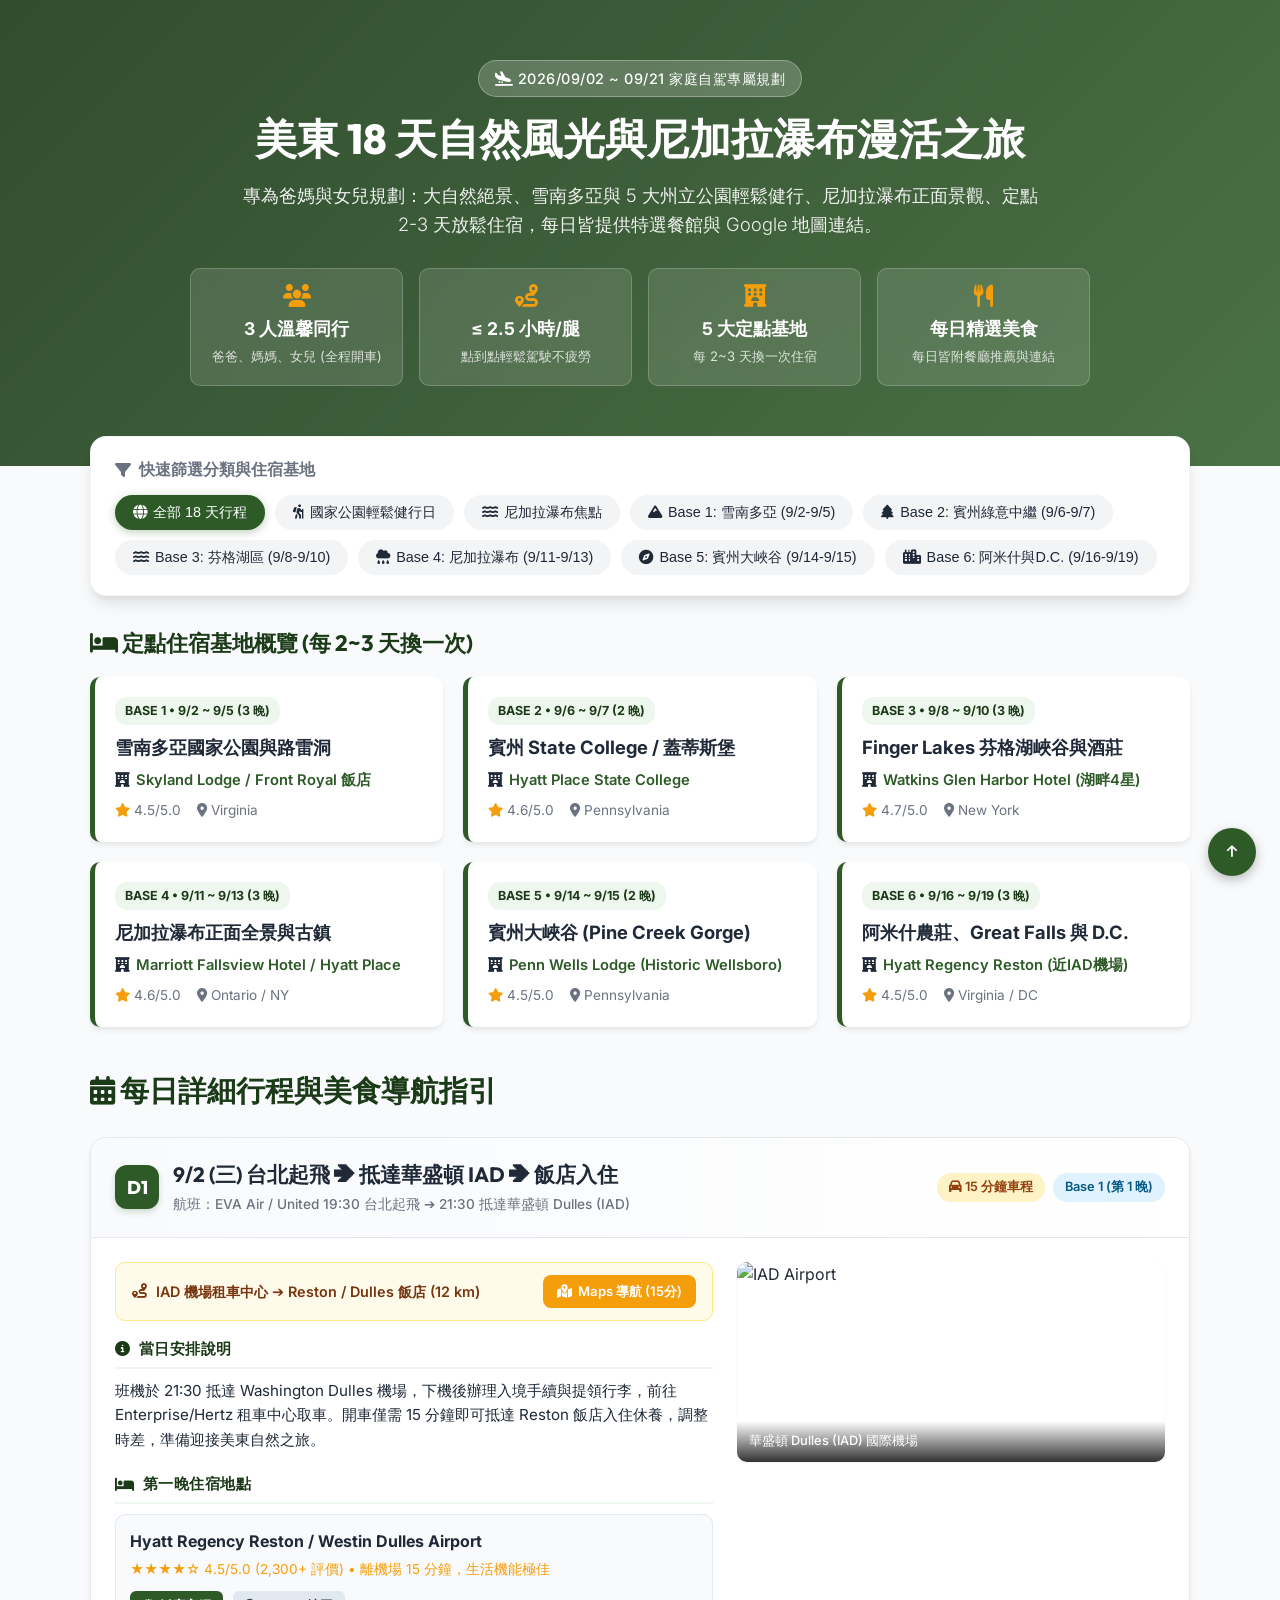
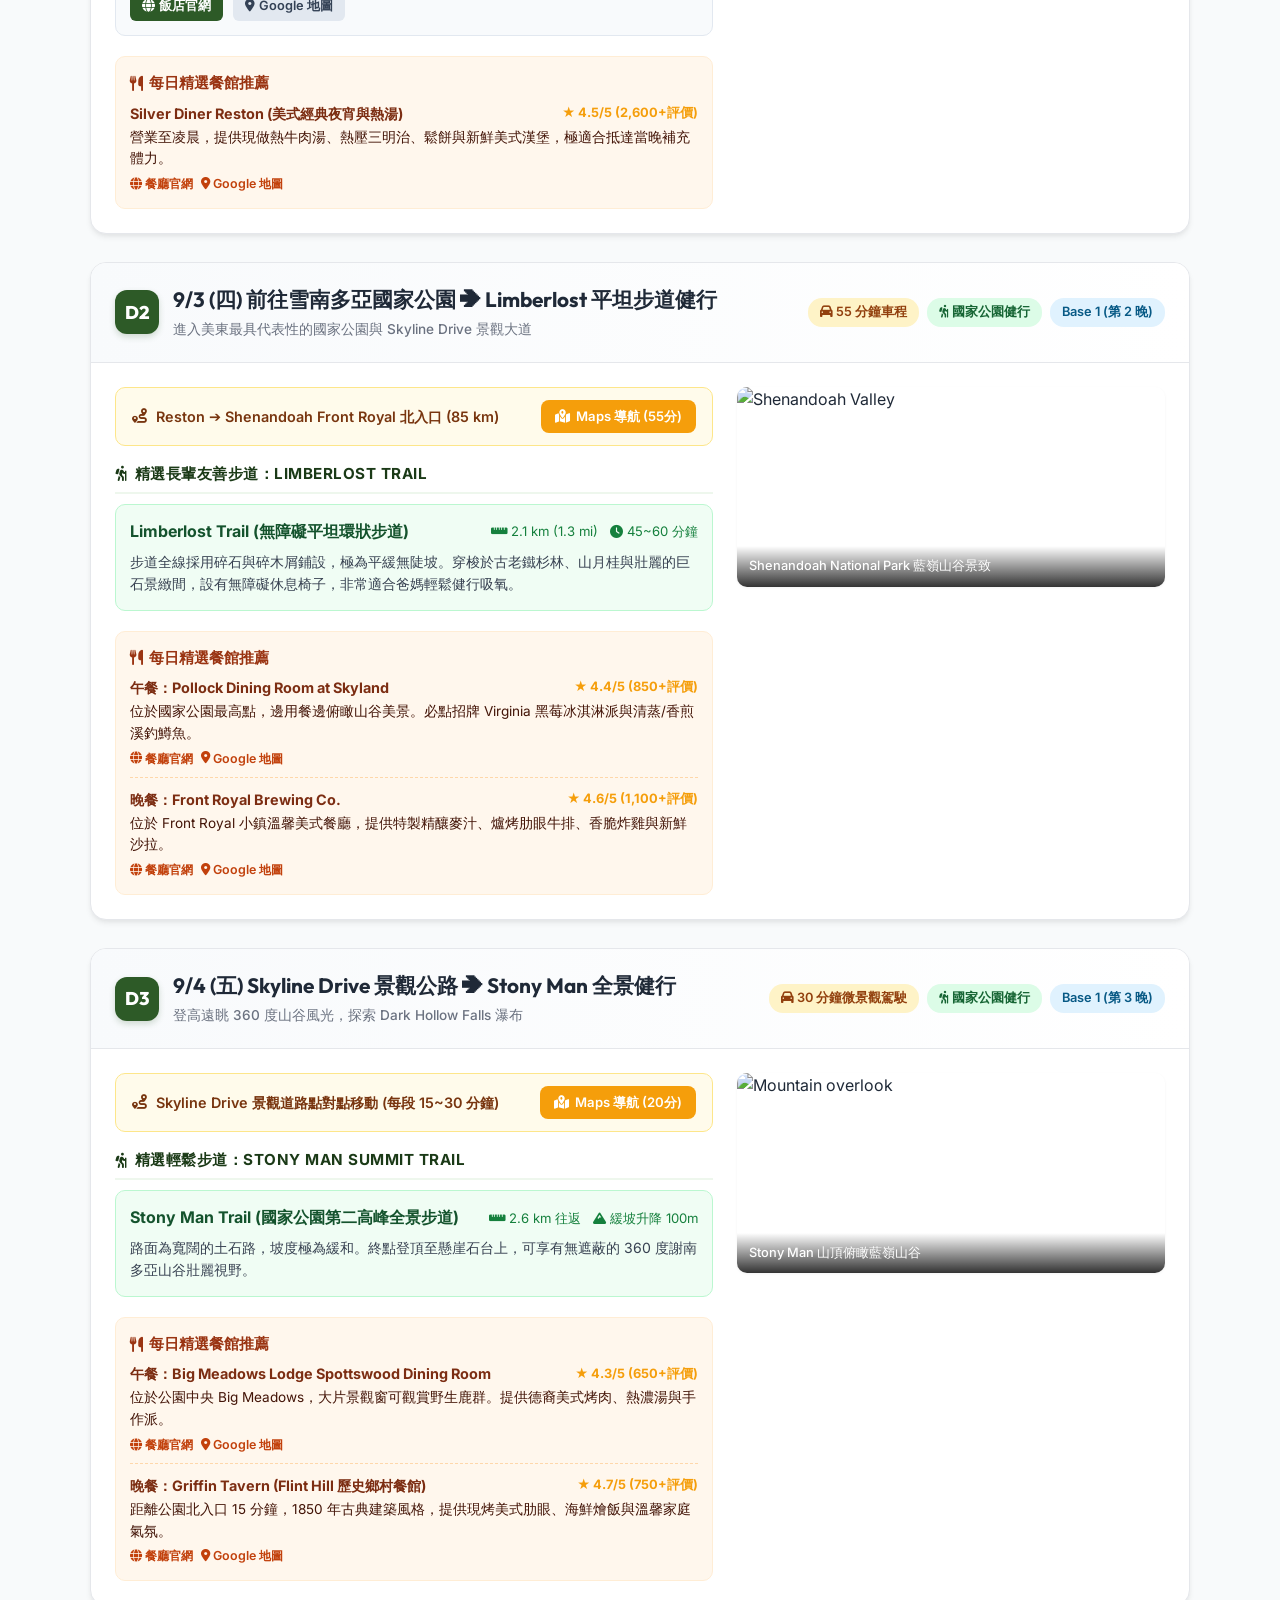
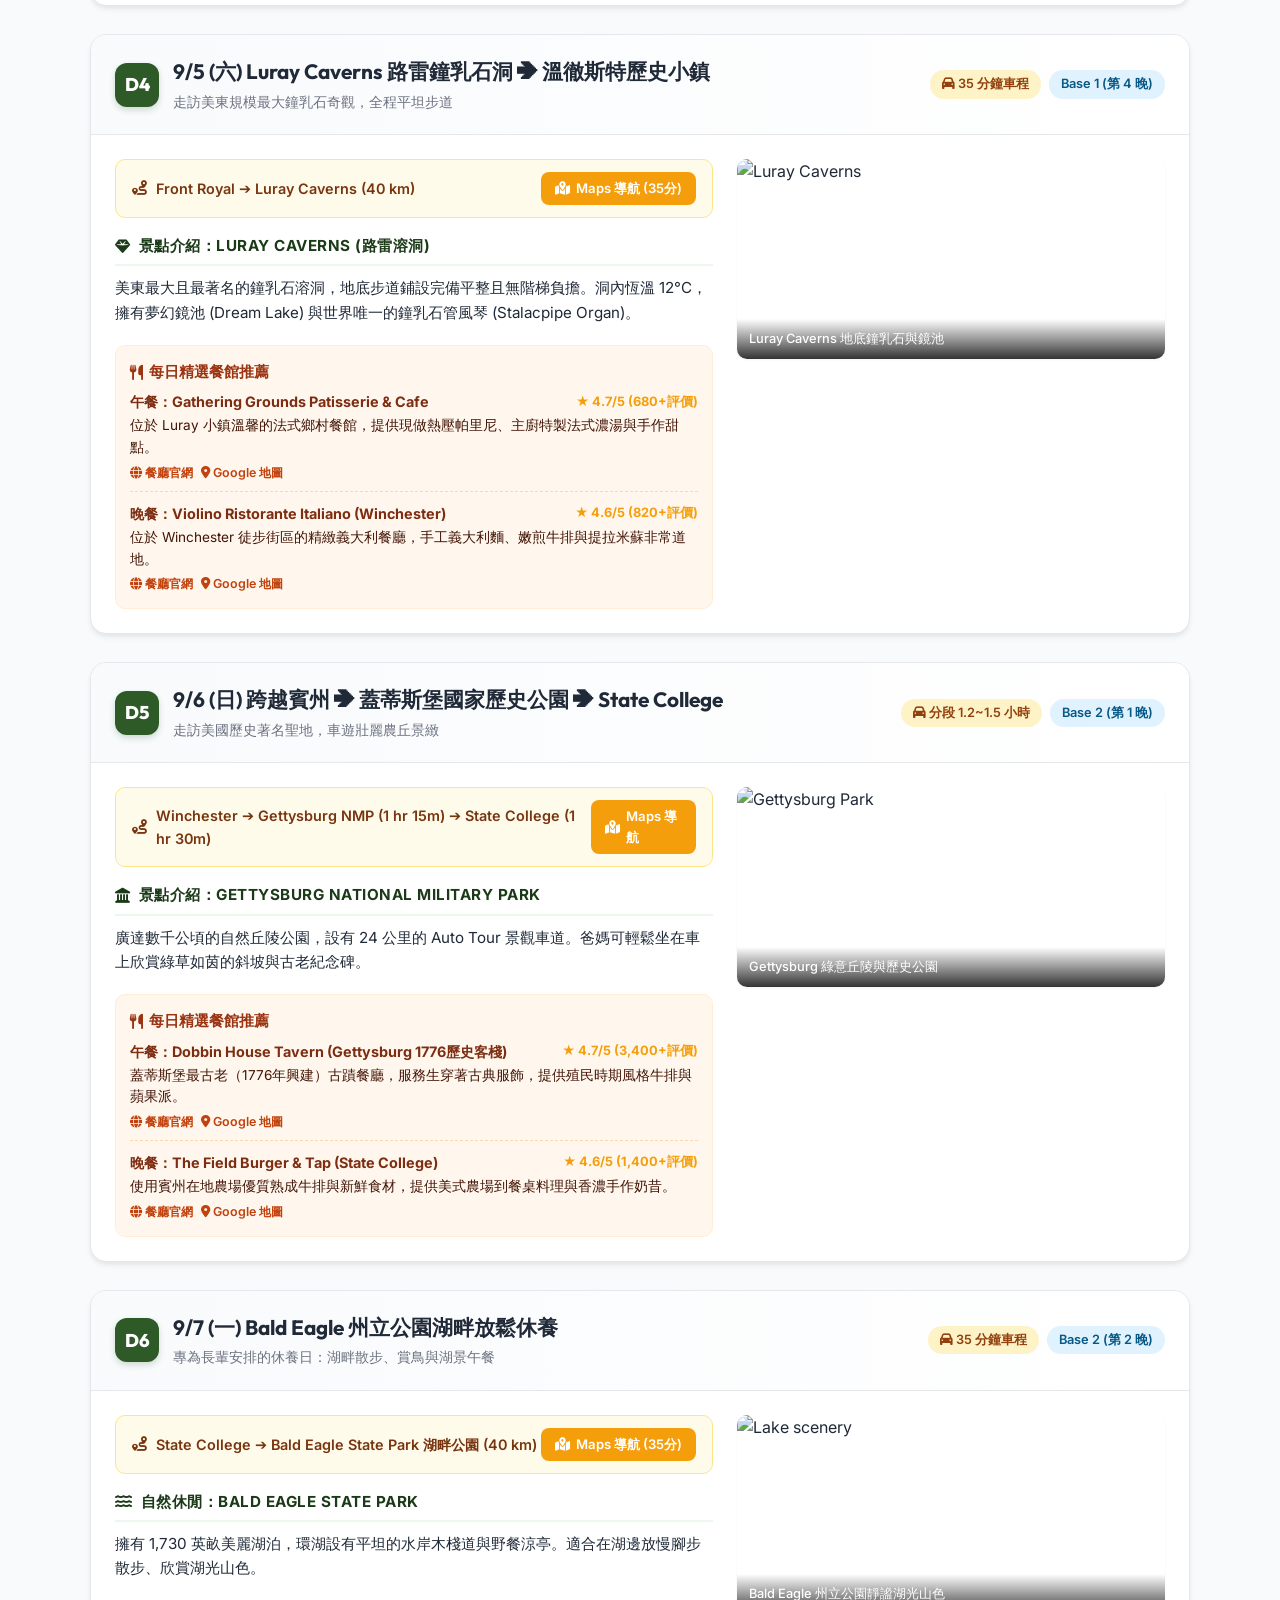
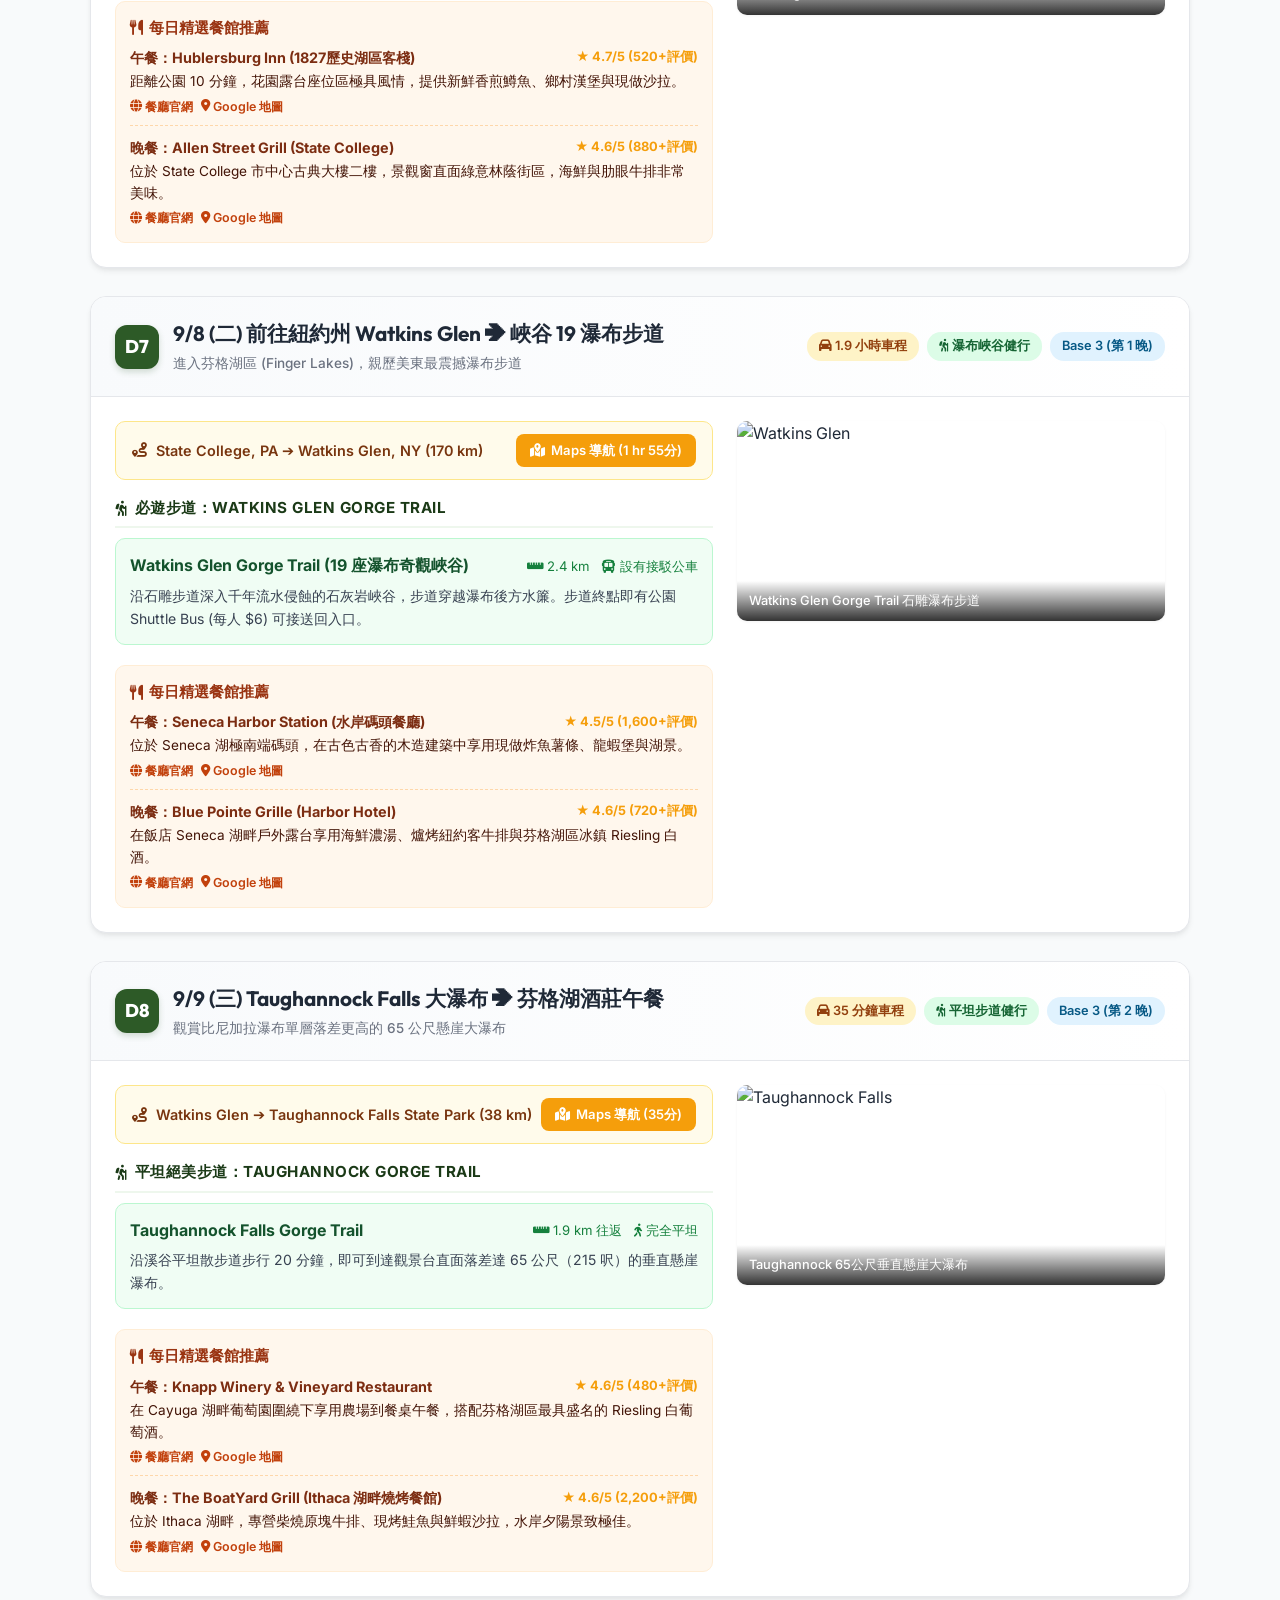
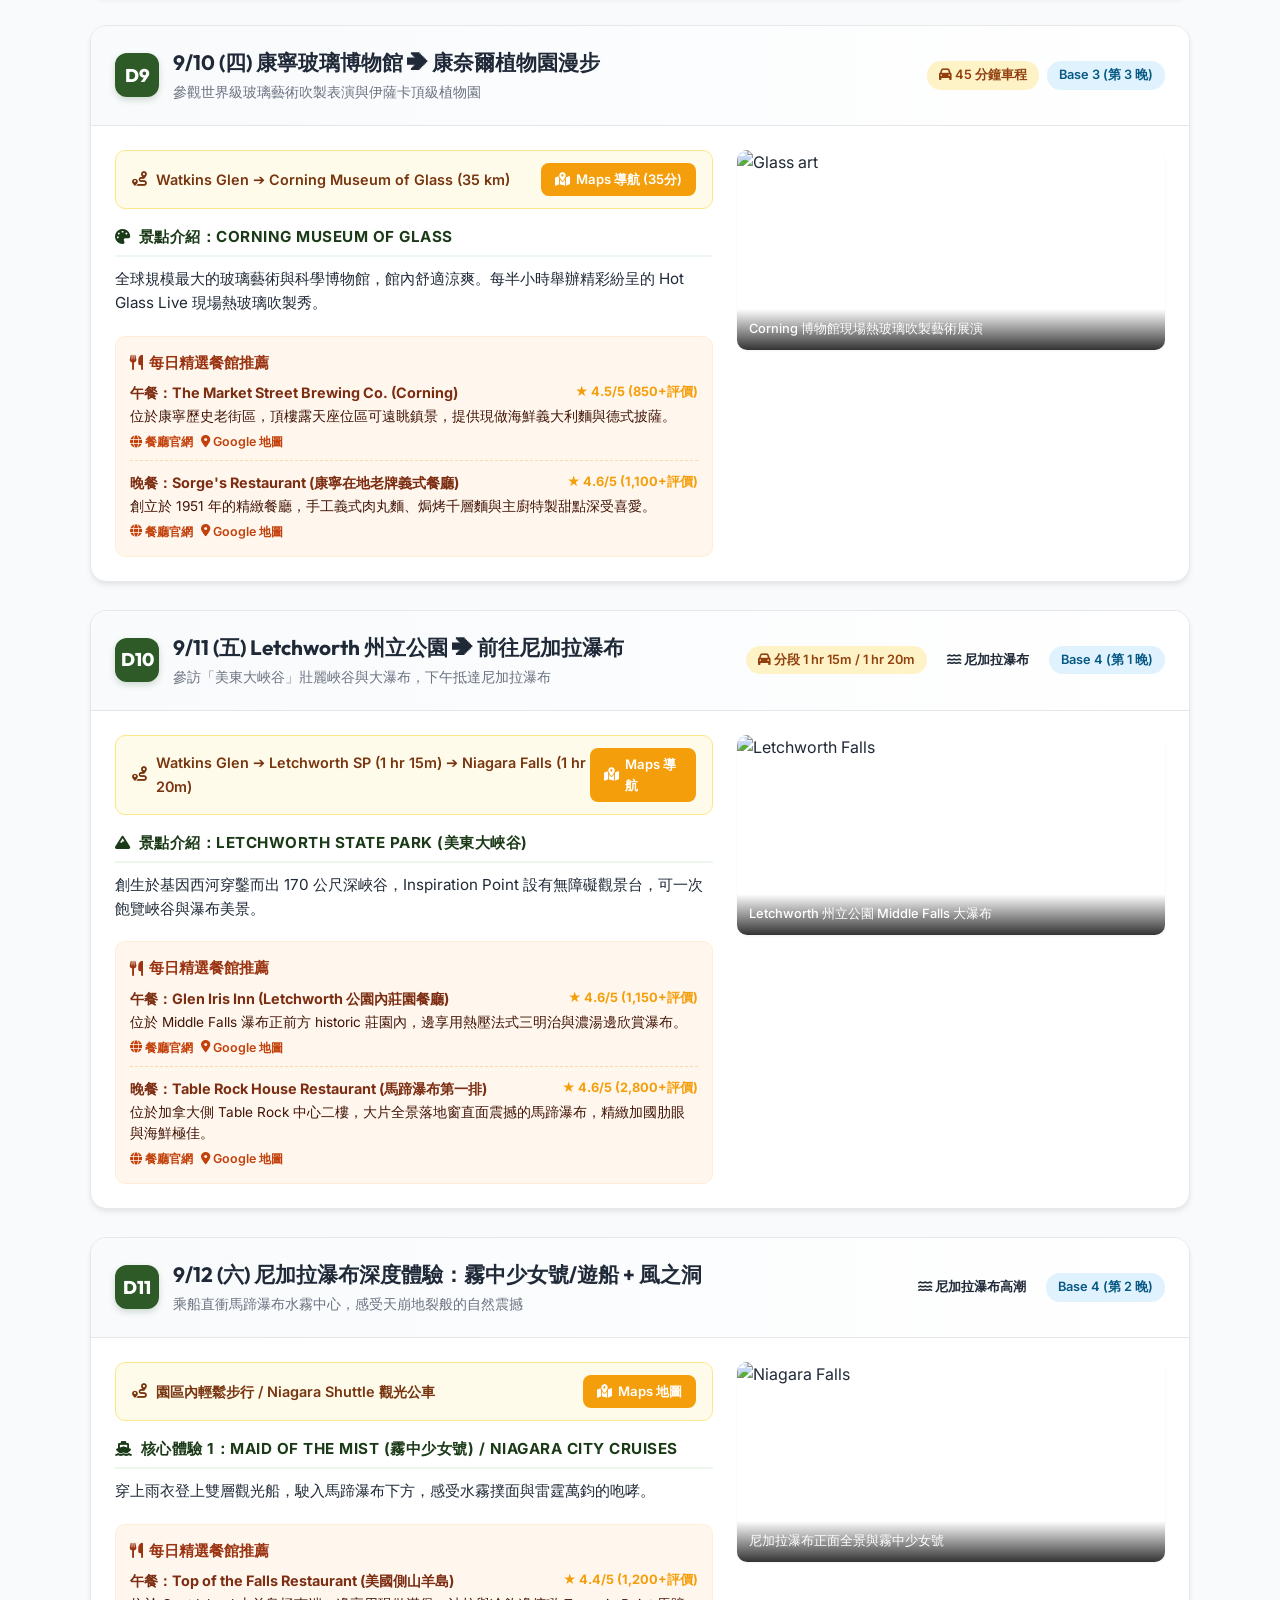
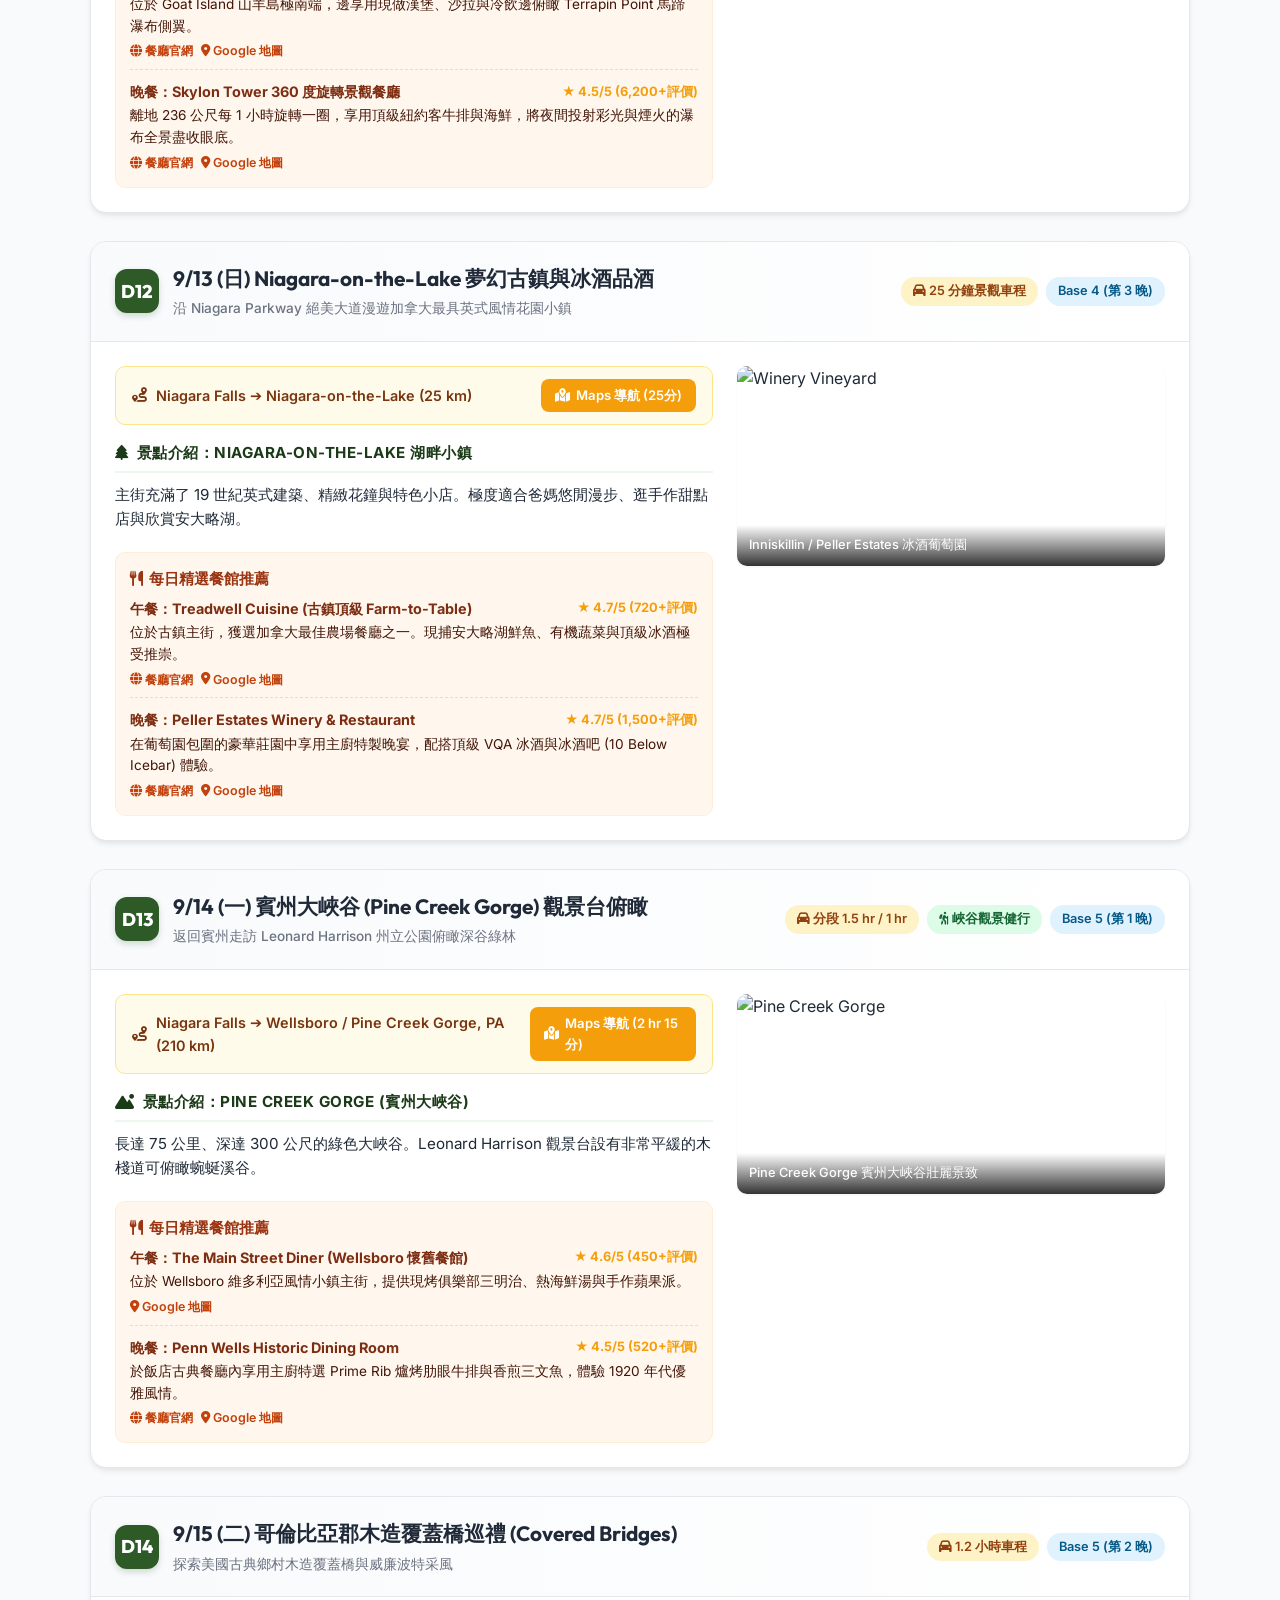
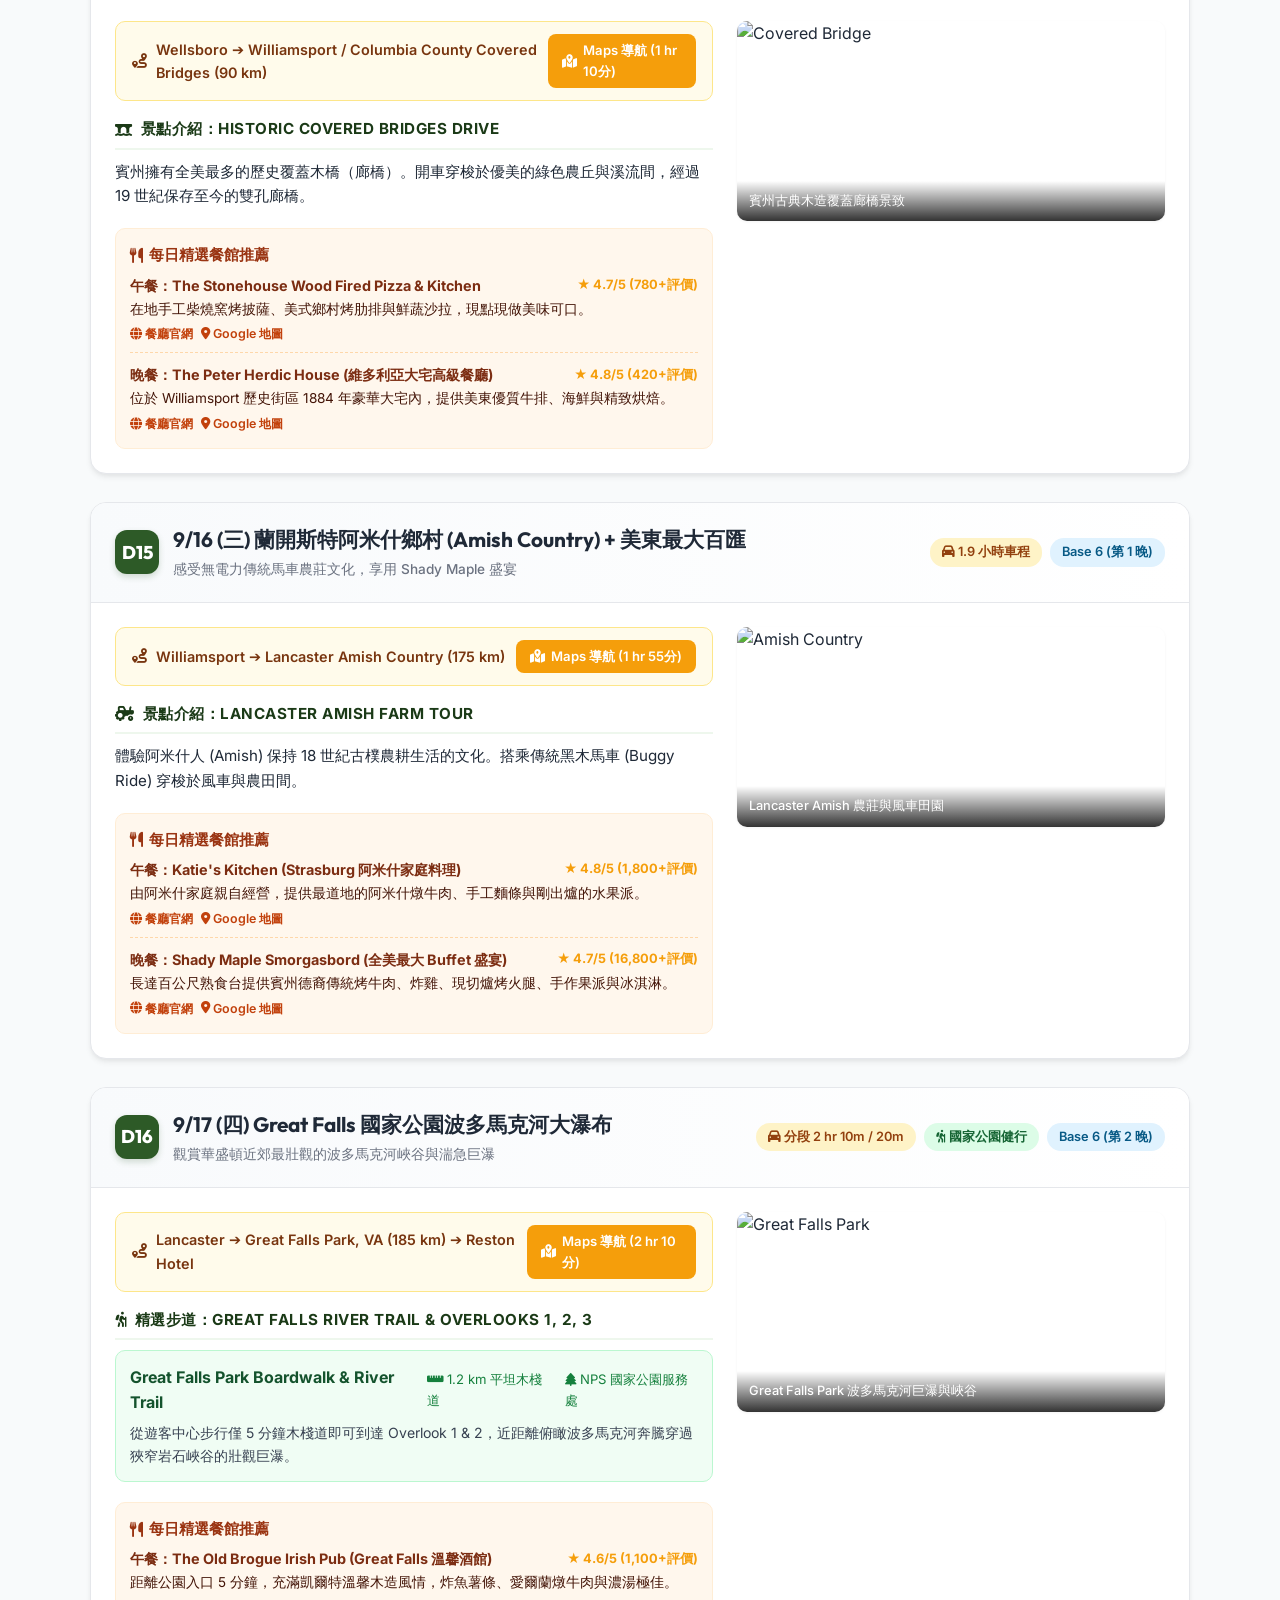
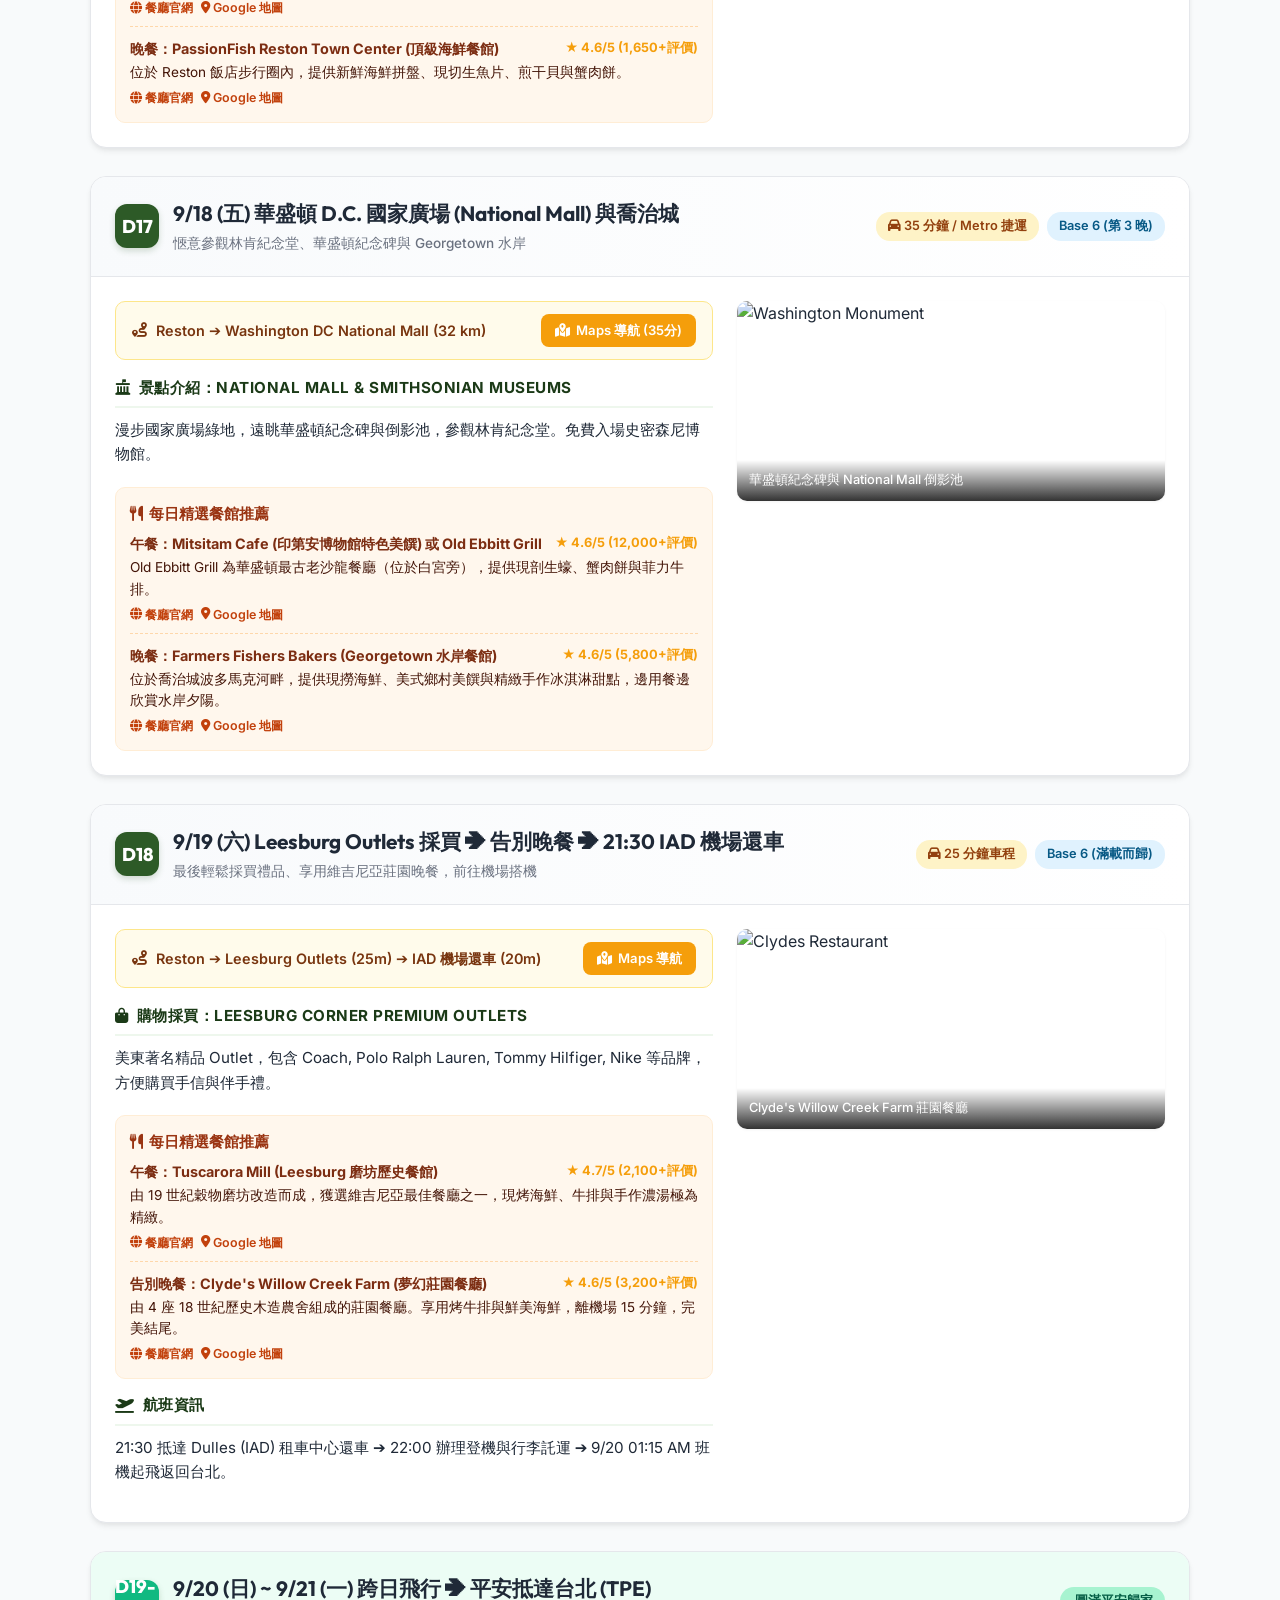
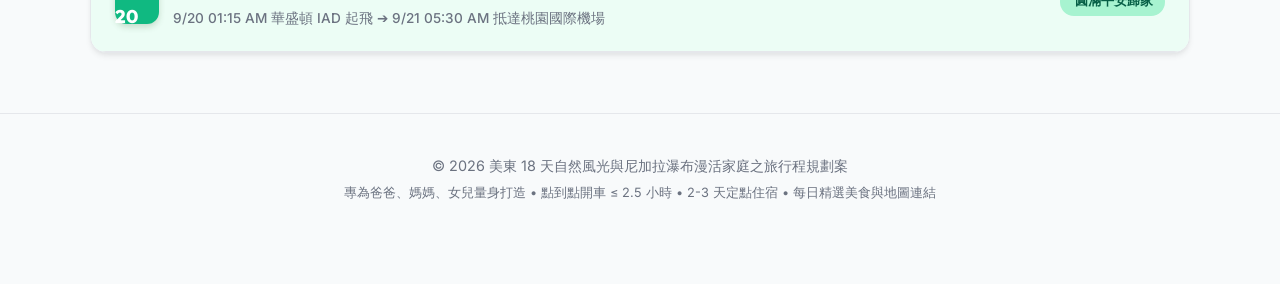
==== index.html @ c7c2619d "Add daily dining recommendations with official & maps links for all 18 days" ====
<!DOCTYPE html>
<html lang="zh-TW">
<head>
    <meta charset="UTF-8">
    <meta name="viewport" content="width=device-width, initial-scale=1.0">
    <title>2026 美東 18 天自然風光與尼加拉瀑布家庭自駕之旅</title>
    <!-- Google Fonts -->
    <link rel="preconnect" href="https://fonts.googleapis.com">
    <link rel="preconnect" href="https://fonts.gstatic.com" crossorigin>
    <link href="https://fonts.googleapis.com/css2?family=Inter:wght@300;400;500;600;700&family=Outfit:wght@400;500;600;700;800&display=swap" rel="stylesheet">
    <!-- FontAwesome Font Icons -->
    <link rel="stylesheet" href="https://cdnjs.cloudflare.com/ajax/libs/font-awesome/6.4.0/css/all.min.css">
    
    <style>
        :root {
            --primary: #2d5a27;
            --primary-light: #4c8c43;
            --primary-dark: #1b3a17;
            --accent: #d97706;
            --accent-light: #f59e0b;
            --bg-main: #f8fafb;
            --bg-card: #ffffff;
            --text-main: #1f2937;
            --text-muted: #6b7280;
            --border-color: #e5e7eb;
            --shadow-sm: 0 1px 3px rgba(0,0,0,0.05);
            --shadow-md: 0 4px 6px -1px rgba(0,0,0,0.07), 0 2px 4px -1px rgba(0,0,0,0.04);
            --shadow-lg: 0 10px 15px -3px rgba(0,0,0,0.1), 0 4px 6px -2px rgba(0,0,0,0.05);
            --radius-lg: 16px;
            --radius-md: 10px;
            --radius-sm: 6px;
        }

        * {
            box-sizing: border-box;
            margin: 0;
            padding: 0;
        }

        body {
            font-family: 'Inter', system-ui, -apple-system, sans-serif;
            background-color: var(--bg-main);
            color: var(--text-main);
            line-height: 1.6;
            padding-bottom: 60px;
        }

        h1, h2, h3, h4, h5 {
            font-family: 'Outfit', sans-serif;
        }

        /* Hero Header */
        .hero {
            position: relative;
            background: linear-gradient(135deg, rgba(27, 58, 23, 0.9) 0%, rgba(45, 90, 39, 0.85) 100%), 
                        url('https://images.unsplash.com/photo-1542601906990-b4d3fb778b09?auto=format&fit=crop&w=1920&q=80') center/cover no-repeat;
            color: white;
            padding: 60px 20px 80px;
            text-align: center;
        }

        .hero-container {
            max-width: 1100px;
            margin: 0 auto;
        }

        .badge-tag {
            display: inline-block;
            background: rgba(255, 255, 255, 0.2);
            backdrop-filter: blur(8px);
            padding: 6px 16px;
            border-radius: 20px;
            font-size: 0.9rem;
            font-weight: 500;
            letter-spacing: 0.5px;
            margin-bottom: 16px;
            border: 1px solid rgba(255, 255, 255, 0.3);
        }

        .hero h1 {
            font-size: 2.6rem;
            font-weight: 800;
            margin-bottom: 16px;
            line-height: 1.25;
        }

        .hero p {
            font-size: 1.15rem;
            max-width: 800px;
            margin: 0 auto 28px;
            opacity: 0.92;
            font-weight: 300;
        }

        .stats-grid {
            display: grid;
            grid-template-columns: repeat(auto-fit, minmax(180px, 1fr));
            gap: 16px;
            max-width: 900px;
            margin: 0 auto;
        }

        .stat-card {
            background: rgba(255, 255, 255, 0.12);
            backdrop-filter: blur(10px);
            border: 1px solid rgba(255, 255, 255, 0.2);
            padding: 16px;
            border-radius: var(--radius-md);
            text-align: center;
        }

        .stat-card i {
            font-size: 1.4rem;
            color: var(--accent-light);
            margin-bottom: 8px;
        }

        .stat-card .val {
            font-size: 1.1rem;
            font-weight: 700;
            display: block;
        }

        .stat-card .lbl {
            font-size: 0.82rem;
            opacity: 0.8;
        }

        /* Container */
        .main-container {
            max-width: 1140px;
            margin: -30px auto 0;
            padding: 0 20px;
            position: relative;
            z-index: 10;
        }

        /* Navigation & Filters */
        .controls-card {
            background: var(--bg-card);
            border-radius: var(--radius-lg);
            padding: 20px 24px;
            box-shadow: var(--shadow-lg);
            margin-bottom: 30px;
            border: 1px solid rgba(0,0,0,0.04);
        }

        .controls-title {
            font-size: 1rem;
            font-weight: 600;
            color: var(--text-muted);
            margin-bottom: 12px;
            display: flex;
            align-items: center;
            gap: 8px;
        }

        .filter-buttons {
            display: flex;
            flex-wrap: wrap;
            gap: 10px;
        }

        .filter-btn {
            background: #f3f4f6;
            border: none;
            padding: 8px 18px;
            border-radius: 20px;
            font-size: 0.9rem;
            font-weight: 500;
            color: var(--text-main);
            cursor: pointer;
            transition: all 0.2s ease;
            display: inline-flex;
            align-items: center;
            gap: 6px;
        }

        .filter-btn:hover {
            background: #e5e7eb;
        }

        .filter-btn.active {
            background: var(--primary);
            color: white;
            box-shadow: 0 2px 8px rgba(45, 90, 39, 0.3);
        }

        /* Base Summary Bar */
        .base-summary-grid {
            display: grid;
            grid-template-columns: repeat(auto-fit, minmax(320px, 1fr));
            gap: 20px;
            margin-bottom: 40px;
        }

        .base-card {
            background: var(--bg-card);
            border-radius: var(--radius-md);
            padding: 20px;
            box-shadow: var(--shadow-md);
            border-left: 5px solid var(--primary);
            transition: transform 0.2s ease;
        }

        .base-card:hover {
            transform: translateY(-3px);
        }

        .base-badge {
            background: #eef7ed;
            color: var(--primary-dark);
            font-size: 0.78rem;
            font-weight: 700;
            padding: 4px 10px;
            border-radius: 12px;
            display: inline-block;
            margin-bottom: 8px;
        }

        .base-title {
            font-size: 1.15rem;
            font-weight: 700;
            margin-bottom: 6px;
        }

        .base-hotel {
            font-size: 0.92rem;
            color: var(--text-main);
            margin-bottom: 8px;
            display: flex;
            align-items: center;
            gap: 6px;
        }

        .base-hotel a {
            color: var(--primary);
            text-decoration: none;
            font-weight: 600;
        }

        .base-hotel a:hover {
            text-decoration: underline;
        }

        .base-meta {
            font-size: 0.85rem;
            color: var(--text-muted);
            display: flex;
            gap: 16px;
        }

        /* Itinerary Timeline */
        .timeline-section {
            margin-top: 20px;
        }

        .section-header {
            display: flex;
            justify-content: space-between;
            align-items: center;
            margin-bottom: 24px;
        }

        .section-header h2 {
            font-size: 1.8rem;
            color: var(--primary-dark);
            font-weight: 700;
        }

        .day-card {
            background: var(--bg-card);
            border-radius: var(--radius-lg);
            box-shadow: var(--shadow-md);
            margin-bottom: 28px;
            overflow: hidden;
            border: 1px solid var(--border-color);
            transition: box-shadow 0.25s ease;
        }

        .day-card:hover {
            box-shadow: var(--shadow-lg);
        }

        .day-header {
            background: linear-gradient(to right, #f8fafc, #ffffff);
            padding: 20px 24px;
            border-bottom: 1px solid var(--border-color);
            display: flex;
            justify-content: space-between;
            align-items: center;
            flex-wrap: wrap;
            gap: 12px;
        }

        .day-date-box {
            display: flex;
            align-items: center;
            gap: 14px;
        }

        .day-number {
            background: var(--primary);
            color: white;
            width: 44px;
            height: 44px;
            border-radius: 12px;
            display: flex;
            align-items: center;
            justify-content: center;
            font-weight: 800;
            font-size: 1.15rem;
            font-family: 'Outfit', sans-serif;
            box-shadow: 0 3px 6px rgba(45, 90, 39, 0.2);
        }

        .day-title-wrap h3 {
            font-size: 1.3rem;
            color: var(--text-main);
            font-weight: 700;
        }

        .day-title-wrap .sub-date {
            font-size: 0.85rem;
            color: var(--text-muted);
            font-weight: 500;
        }

        .day-tags {
            display: flex;
            gap: 8px;
            flex-wrap: wrap;
        }

        .tag {
            padding: 4px 12px;
            border-radius: 14px;
            font-size: 0.8rem;
            font-weight: 600;
        }

        .tag-drive {
            background: #fef3c7;
            color: #92400e;
        }

        .tag-hike {
            background: #dcfce7;
            color: #166534;
        }

        .tag-base {
            background: #e0f2fe;
            color: #075985;
        }

        /* Day Body Layout */
        .day-body {
            padding: 24px;
            display: grid;
            grid-template-columns: 1.4fr 1fr;
            gap: 24px;
        }

        @media (max-width: 868px) {
            .day-body {
                grid-template-columns: 1fr;
            }
        }

        .info-block {
            margin-bottom: 20px;
        }

        .info-block:last-child {
            margin-bottom: 0;
        }

        .block-title {
            font-size: 0.95rem;
            font-weight: 700;
            color: var(--primary-dark);
            text-transform: uppercase;
            letter-spacing: 0.5px;
            margin-bottom: 10px;
            display: flex;
            align-items: center;
            gap: 8px;
            border-bottom: 2px solid #eef7ed;
            padding-bottom: 6px;
        }

        .drive-box {
            background: #fffbeb;
            border: 1px solid #fde68a;
            border-radius: var(--radius-md);
            padding: 12px 16px;
            margin-bottom: 16px;
            display: flex;
            align-items: center;
            justify-content: space-between;
        }

        .drive-info {
            display: flex;
            align-items: center;
            gap: 10px;
            font-size: 0.9rem;
            color: #78350f;
            font-weight: 600;
        }

        .maps-btn {
            background: #f59e0b;
            color: white;
            padding: 6px 14px;
            border-radius: 8px;
            text-decoration: none;
            font-size: 0.82rem;
            font-weight: 600;
            display: inline-flex;
            align-items: center;
            gap: 6px;
            transition: background 0.2s ease;
        }

        .maps-btn:hover {
            background: #d97706;
        }

        .hike-card {
            background: #f0fdf4;
            border: 1px solid #bbf7d0;
            border-radius: var(--radius-md);
            padding: 14px;
            margin-bottom: 14px;
        }

        .hike-head {
            display: flex;
            justify-content: space-between;
            align-items: center;
            margin-bottom: 6px;
        }

        .hike-name {
            font-weight: 700;
            color: #14532d;
            font-size: 1rem;
        }

        .hike-meta {
            font-size: 0.82rem;
            color: #15803d;
            display: flex;
            gap: 12px;
        }

        .hike-desc {
            font-size: 0.88rem;
            color: #374151;
            margin-top: 6px;
        }

        .spot-description {
            font-size: 0.95rem;
            color: var(--text-main);
            margin-bottom: 14px;
        }

        .hotel-info-card {
            background: #f8fafc;
            border: 1px solid #e2e8f0;
            border-radius: var(--radius-md);
            padding: 14px;
        }

        .hotel-name {
            font-weight: 700;
            font-size: 1rem;
            color: var(--text-main);
            margin-bottom: 4px;
        }

        .rating-stars {
            color: #f59e0b;
            font-size: 0.85rem;
            margin-bottom: 6px;
        }

        .hotel-links {
            display: flex;
            gap: 10px;
            margin-top: 10px;
            flex-wrap: wrap;
        }

        .link-btn {
            font-size: 0.8rem;
            padding: 5px 12px;
            border-radius: 6px;
            text-decoration: none;
            font-weight: 600;
            display: inline-flex;
            align-items: center;
            gap: 4px;
        }

        .link-btn-official {
            background: var(--primary);
            color: white;
        }

        .link-btn-official:hover {
            background: var(--primary-dark);
        }

        .link-btn-maps {
            background: #e2e8f0;
            color: #334155;
        }

        .link-btn-maps:hover {
            background: #cbd5e1;
        }

        .dining-card {
            background: #fff7ed;
            border: 1px solid #ffedd5;
            border-radius: var(--radius-md);
            padding: 14px;
            margin-top: 14px;
        }

        .dining-title {
            font-weight: 700;
            color: #9a3412;
            font-size: 0.95rem;
            margin-bottom: 6px;
            display: flex;
            align-items: center;
            gap: 6px;
        }

        .dining-item {
            margin-bottom: 10px;
            padding-bottom: 8px;
            border-bottom: 1px dashed #fed7aa;
        }

        .dining-item:last-child {
            margin-bottom: 0;
            padding-bottom: 0;
            border-bottom: none;
        }

        .dining-name {
            font-weight: 700;
            color: #7c2d12;
            font-size: 0.9rem;
            display: flex;
            justify-content: space-between;
            align-items: center;
        }

        .dining-desc {
            font-size: 0.85rem;
            color: #431407;
            margin-top: 2px;
        }

        .dining-links {
            display: flex;
            gap: 8px;
            margin-top: 4px;
        }

        .dining-link {
            color: #c2410c;
            font-size: 0.78rem;
            font-weight: 600;
            text-decoration: none;
            display: inline-flex;
            align-items: center;
            gap: 3px;
        }

        .dining-link:hover {
            text-decoration: underline;
        }

        /* Image Side Gallery */
        .day-gallery {
            display: flex;
            flex-direction: column;
            gap: 12px;
        }

        .gallery-img-container {
            position: relative;
            border-radius: var(--radius-md);
            overflow: hidden;
            height: 200px;
            box-shadow: var(--shadow-sm);
        }

        .gallery-img-container img {
            width: 100%;
            height: 100%;
            object-fit: cover;
            transition: transform 0.3s ease;
        }

        .gallery-img-container:hover img {
            transform: scale(1.05);
        }

        .gallery-caption {
            position: absolute;
            bottom: 0;
            left: 0;
            right: 0;
            background: linear-gradient(to top, rgba(0,0,0,0.8), transparent);
            color: white;
            padding: 10px 12px;
            font-size: 0.8rem;
            font-weight: 500;
        }

        /* Footer */
        .site-footer {
            text-align: center;
            padding: 40px 20px 20px;
            color: var(--text-muted);
            font-size: 0.9rem;
            border-top: 1px solid var(--border-color);
            margin-top: 60px;
        }

        .site-footer a {
            color: var(--primary);
            text-decoration: none;
        }

        /* Floating Nav Button */
        .floating-top {
            position: fixed;
            bottom: 24px;
            right: 24px;
            background: var(--primary);
            color: white;
            width: 48px;
            height: 48px;
            border-radius: 50%;
            display: flex;
            align-items: center;
            justify-content: center;
            box-shadow: 0 4px 12px rgba(0,0,0,0.25);
            cursor: pointer;
            border: none;
            z-index: 100;
            transition: all 0.2s ease;
        }

        .floating-top:hover {
            background: var(--primary-dark);
            transform: translateY(-2px);
        }

        /* Print styles */
        @media print {
            .hero { padding: 20px; }
            .controls-card, .floating-top { display: none; }
            .day-card { break-inside: avoid; }
        }
    </style>
</head>
<body>

    <!-- Hero Header -->
    <header class="hero">
        <div class="hero-container">
            <span class="badge-tag"><i class="fa-solid fa-plane-arrival"></i> 2026/09/02 ~ 09/21 家庭自駕專屬規劃</span>
            <h1>美東 18 天自然風光與尼加拉瀑布漫活之旅</h1>
            <p>專為爸媽與女兒規劃：大自然絕景、雪南多亞與 5 大州立公園輕鬆健行、尼加拉瀑布正面景觀、定點 2-3 天放鬆住宿，每日皆提供特選餐館與 Google 地圖連結。</p>
            
            <div class="stats-grid">
                <div class="stat-card">
                    <i class="fa-solid fa-users"></i>
                    <span class="val">3 人溫馨同行</span>
                    <span class="lbl">爸爸、媽媽、女兒 (全程開車)</span>
                </div>
                <div class="stat-card">
                    <i class="fa-solid fa-route"></i>
                    <span class="val">&le; 2.5 小時/腿</span>
                    <span class="lbl">點到點輕鬆駕駛不疲勞</span>
                </div>
                <div class="stat-card">
                    <i class="fa-solid fa-hotel"></i>
                    <span class="val">5 大定點基地</span>
                    <span class="lbl">每 2~3 天換一次住宿</span>
                </div>
                <div class="stat-card">
                    <i class="fa-solid fa-utensils"></i>
                    <span class="val">每日精選美食</span>
                    <span class="lbl">每日皆附餐廳推薦與連結</span>
                </div>
            </div>
        </div>
    </header>

    <main class="main-container">

        <!-- Control Bar & Filter -->
        <div class="controls-card">
            <div class="controls-title">
                <i class="fa-solid fa-filter"></i> 快速篩選分類與住宿基地
            </div>
            <div class="filter-buttons">
                <button class="filter-btn active" onclick="filterItinerary('all')"><i class="fa-solid fa-globe"></i> 全部 18 天行程</button>
                <button class="filter-btn" onclick="filterItinerary('hike')"><i class="fa-solid fa-person-hiking"></i> 國家公園輕鬆健行日</button>
                <button class="filter-btn" onclick="filterItinerary('niagara')"><i class="fa-solid fa-water"></i> 尼加拉瀑布焦點</button>
                <button class="filter-btn" onclick="filterItinerary('base1')"><i class="fa-solid fa-mountain"></i> Base 1: 雪南多亞 (9/2-9/5)</button>
                <button class="filter-btn" onclick="filterItinerary('base2')"><i class="fa-solid fa-tree"></i> Base 2: 賓州綠意中繼 (9/6-9/7)</button>
                <button class="filter-btn" onclick="filterItinerary('base3')"><i class="fa-solid fa-water"></i> Base 3: 芬格湖區 (9/8-9/10)</button>
                <button class="filter-btn" onclick="filterItinerary('base4')"><i class="fa-solid fa-cloud-rain"></i> Base 4: 尼加拉瀑布 (9/11-9/13)</button>
                <button class="filter-btn" onclick="filterItinerary('base5')"><i class="fa-solid fa-compass"></i> Base 5: 賓州大峽谷 (9/14-9/15)</button>
                <button class="filter-btn" onclick="filterItinerary('base6')"><i class="fa-solid fa-city"></i> Base 6: 阿米什與D.C. (9/16-9/19)</button>
            </div>
        </div>

        <!-- 5 Accommodation Bases Overview -->
        <h2 style="font-size: 1.4rem; margin-bottom: 16px; color: var(--primary-dark); font-weight: 700;">
            <i class="fa-solid fa-bed"></i> 定點住宿基地概覽 (每 2~3 天換一次)
        </h2>

        <div class="base-summary-grid">
            <div class="base-card">
                <span class="base-badge">BASE 1 &bull; 9/2 ~ 9/5 (3 晚)</span>
                <div class="base-title">雪南多亞國家公園與路雷洞</div>
                <div class="base-hotel">
                    <i class="fa-solid fa-hotel"></i>
                    <a href="https://www.goshenandoah.com/lodging/skyland" target="_blank" rel="noopener">Skyland Lodge / Front Royal 飯店</a>
                </div>
                <div class="base-meta">
                    <span><i class="fa-solid fa-star" style="color:#f59e0b;"></i> 4.5/5.0</span>
                    <span><i class="fa-solid fa-location-dot"></i> Virginia</span>
                </div>
            </div>

            <div class="base-card">
                <span class="base-badge">BASE 2 &bull; 9/6 ~ 9/7 (2 晚)</span>
                <div class="base-title">賓州 State College / 蓋蒂斯堡</div>
                <div class="base-hotel">
                    <i class="fa-solid fa-hotel"></i>
                    <a href="https://www.hyatt.com/en-US/hotel/pennsylvania/hyatt-place-state-college/scezs" target="_blank" rel="noopener">Hyatt Place State College</a>
                </div>
                <div class="base-meta">
                    <span><i class="fa-solid fa-star" style="color:#f59e0b;"></i> 4.6/5.0</span>
                    <span><i class="fa-solid fa-location-dot"></i> Pennsylvania</span>
                </div>
            </div>

            <div class="base-card">
                <span class="base-badge">BASE 3 &bull; 9/8 ~ 9/10 (3 晚)</span>
                <div class="base-title">Finger Lakes 芬格湖峽谷與酒莊</div>
                <div class="base-hotel">
                    <i class="fa-solid fa-hotel"></i>
                    <a href="https://www.watkinsglenharborhotel.com/" target="_blank" rel="noopener">Watkins Glen Harbor Hotel (湖畔4星)</a>
                </div>
                <div class="base-meta">
                    <span><i class="fa-solid fa-star" style="color:#f59e0b;"></i> 4.7/5.0</span>
                    <span><i class="fa-solid fa-location-dot"></i> New York</span>
                </div>
            </div>

            <div class="base-card">
                <span class="base-badge">BASE 4 &bull; 9/11 ~ 9/13 (3 晚)</span>
                <div class="base-title">尼加拉瀑布正面全景與古鎮</div>
                <div class="base-hotel">
                    <i class="fa-solid fa-hotel"></i>
                    <a href="https://www.marriott.com/en-us/hotels/yagmc-marriott-fallsview-hotel-and-spa/overview/" target="_blank" rel="noopener">Marriott Fallsview Hotel / Hyatt Place</a>
                </div>
                <div class="base-meta">
                    <span><i class="fa-solid fa-star" style="color:#f59e0b;"></i> 4.6/5.0</span>
                    <span><i class="fa-solid fa-location-dot"></i> Ontario / NY</span>
                </div>
            </div>

            <div class="base-card">
                <span class="base-badge">BASE 5 &bull; 9/14 ~ 9/15 (2 晚)</span>
                <div class="base-title">賓州大峽谷 (Pine Creek Gorge)</div>
                <div class="base-hotel">
                    <i class="fa-solid fa-hotel"></i>
                    <a href="https://www.pennwells.com/" target="_blank" rel="noopener">Penn Wells Lodge (Historic Wellsboro)</a>
                </div>
                <div class="base-meta">
                    <span><i class="fa-solid fa-star" style="color:#f59e0b;"></i> 4.5/5.0</span>
                    <span><i class="fa-solid fa-location-dot"></i> Pennsylvania</span>
                </div>
            </div>

            <div class="base-card">
                <span class="base-badge">BASE 6 &bull; 9/16 ~ 9/19 (3 晚)</span>
                <div class="base-title">阿米什農莊、Great Falls 與 D.C.</div>
                <div class="base-hotel">
                    <i class="fa-solid fa-hotel"></i>
                    <a href="https://www.hyatt.com/hyatt-regency/en-US/restn-hyatt-regency-reston" target="_blank" rel="noopener">Hyatt Regency Reston (近IAD機場)</a>
                </div>
                <div class="base-meta">
                    <span><i class="fa-solid fa-star" style="color:#f59e0b;"></i> 4.5/5.0</span>
                    <span><i class="fa-solid fa-location-dot"></i> Virginia / DC</span>
                </div>
            </div>
        </div>

        <!-- Timeline / Daily Cards -->
        <div class="timeline-section">
            <div class="section-header">
                <h2><i class="fa-solid fa-calendar-days"></i> 每日詳細行程與美食導航指引</h2>
            </div>

            <!-- DAY 1 -->
            <div class="day-card" data-category="base1">
                <div class="day-header">
                    <div class="day-date-box">
                        <div class="day-number">D1</div>
                        <div class="day-title-wrap">
                            <h3>9/2 (三) 台北起飛 ➔ 抵達華盛頓 IAD ➔ 飯店入住</h3>
                            <span class="sub-date">航班：EVA Air / United 19:30 台北起飛 ➔ 21:30 抵達華盛頓 Dulles (IAD)</span>
                        </div>
                    </div>
                    <div class="day-tags">
                        <span class="tag tag-drive"><i class="fa-solid fa-car"></i> 15 分鐘車程</span>
                        <span class="tag tag-base">Base 1 (第 1 晚)</span>
                    </div>
                </div>
                <div class="day-body">
                    <div class="day-info">
                        <div class="drive-box">
                            <div class="drive-info">
                                <i class="fa-solid fa-route"></i>
                                <span>IAD 機場租車中心 ➔ Reston / Dulles 飯店 (12 km)</span>
                            </div>
                            <a href="https://www.google.com/maps/dir/Washington+Dulles+International+Airport/Hyatt+Regency+Reston" target="_blank" class="maps-btn">
                                <i class="fa-solid fa-map-location-dot"></i> Maps 導航 (15分)
                            </a>
                        </div>
                        <div class="info-block">
                            <div class="block-title"><i class="fa-solid fa-circle-info"></i> 當日安排說明</div>
                            <p class="spot-description">班機於 21:30 抵達 Washington Dulles 機場，下機後辦理入境手續與提領行李，前往 Enterprise/Hertz 租車中心取車。開車僅需 15 分鐘即可抵達 Reston 飯店入住休養，調整時差，準備迎接美東自然之旅。</p>
                        </div>
                        <div class="info-block">
                            <div class="block-title"><i class="fa-solid fa-bed"></i> 第一晚住宿地點</div>
                            <div class="hotel-info-card">
                                <div class="hotel-name">Hyatt Regency Reston / Westin Dulles Airport</div>
                                <div class="rating-stars">★★★★☆ 4.5/5.0 (2,300+ 評價) &bull; 離機場 15 分鐘，生活機能極佳</div>
                                <div class="hotel-links">
                                    <a href="https://www.hyatt.com/hyatt-regency/en-US/restn-hyatt-regency-reston" target="_blank" class="link-btn link-btn-official"><i class="fa-solid fa-globe"></i> 飯店官網</a>
                                    <a href="https://maps.google.com/?q=Hyatt+Regency+Reston" target="_blank" class="link-btn link-btn-maps"><i class="fa-solid fa-location-dot"></i> Google 地圖</a>
                                </div>
                            </div>
                        </div>

                        <!-- Dining Day 1 -->
                        <div class="dining-card">
                            <div class="dining-title"><i class="fa-solid fa-utensils"></i> 每日精選餐館推薦</div>
                            <div class="dining-item">
                                <div class="dining-name">
                                    <span>Silver Diner Reston (美式經典夜宵與熱湯)</span>
                                    <span style="font-size:0.8rem; color:#f59e0b;">★ 4.5/5 (2,600+評價)</span>
                                </div>
                                <div class="dining-desc">營業至凌晨，提供現做熱牛肉湯、熱壓三明治、鬆餅與新鮮美式漢堡，極適合抵達當晚補充體力。</div>
                                <div class="dining-links">
                                    <a href="https://www.silverdiner.com/" target="_blank" class="dining-link"><i class="fa-solid fa-globe"></i> 餐廳官網</a>
                                    <a href="https://maps.google.com/?q=Silver+Diner+Reston" target="_blank" class="dining-link"><i class="fa-solid fa-location-dot"></i> Google 地圖</a>
                                </div>
                            </div>
                        </div>
                    </div>
                    <div class="day-gallery">
                        <div class="gallery-img-container">
                            <img src="https://images.unsplash.com/photo-1541888946425-d0fbb186a5b3?auto=format&fit=crop&w=600&q=80" alt="IAD Airport">
                            <div class="gallery-caption">華盛頓 Dulles (IAD) 國際機場</div>
                        </div>
                    </div>
                </div>
            </div>

            <!-- DAY 2 -->
            <div class="day-card" data-category="hike base1">
                <div class="day-header">
                    <div class="day-date-box">
                        <div class="day-number">D2</div>
                        <div class="day-title-wrap">
                            <h3>9/3 (四) 前往雪南多亞國家公園 ➔ Limberlost 平坦步道健行</h3>
                            <span class="sub-date">進入美東最具代表性的國家公園與 Skyline Drive 景觀大道</span>
                        </div>
                    </div>
                    <div class="day-tags">
                        <span class="tag tag-drive"><i class="fa-solid fa-car"></i> 55 分鐘車程</span>
                        <span class="tag tag-hike"><i class="fa-solid fa-person-hiking"></i> 國家公園健行</span>
                        <span class="tag tag-base">Base 1 (第 2 晚)</span>
                    </div>
                </div>
                <div class="day-body">
                    <div class="day-info">
                        <div class="drive-box">
                            <div class="drive-info">
                                <i class="fa-solid fa-route"></i>
                                <span>Reston ➔ Shenandoah Front Royal 北入口 (85 km)</span>
                            </div>
                            <a href="https://www.google.com/maps/dir/Reston,+VA/Front+Royal+Entrance+Station,+Skyline+Drive,+Front+Royal,+VA" target="_blank" class="maps-btn">
                                <i class="fa-solid fa-map-location-dot"></i> Maps 導航 (55分)
                            </a>
                        </div>
                        <div class="info-block">
                            <div class="block-title"><i class="fa-solid fa-person-hiking"></i> 精選長輩友善步道：Limberlost Trail</div>
                            <div class="hike-card">
                                <div class="hike-head">
                                    <span class="hike-name">Limberlost Trail (無障礙平坦環狀步道)</span>
                                    <span class="hike-meta"><span><i class="fa-solid fa-ruler-horizontal"></i> 2.1 km (1.3 mi)</span> <span><i class="fa-solid fa-clock"></i> 45~60 分鐘</span></span>
                                </div>
                                <div class="hike-desc">步道全線採用碎石與碎木屑鋪設，極為平緩無陡坡。穿梭於古老鐵杉林、山月桂與壯麗的巨石景緻間，設有無障礙休息椅子，非常適合爸媽輕鬆健行吸氧。</div>
                            </div>
                        </div>

                        <!-- Dining Day 2 -->
                        <div class="dining-card">
                            <div class="dining-title"><i class="fa-solid fa-utensils"></i> 每日精選餐館推薦</div>
                            <div class="dining-item">
                                <div class="dining-name">
                                    <span>午餐：Pollock Dining Room at Skyland</span>
                                    <span style="font-size:0.8rem; color:#f59e0b;">★ 4.4/5 (850+評價)</span>
                                </div>
                                <div class="dining-desc">位於國家公園最高點，邊用餐邊俯瞰山谷美景。必點招牌 Virginia 黑莓冰淇淋派與清蒸/香煎溪釣鱒魚。</div>
                                <div class="dining-links">
                                    <a href="https://www.goshenandoah.com/dining/skyland" target="_blank" class="dining-link"><i class="fa-solid fa-globe"></i> 餐廳官網</a>
                                    <a href="https://maps.google.com/?q=Pollock+Dining+Room+Skyland" target="_blank" class="dining-link"><i class="fa-solid fa-location-dot"></i> Google 地圖</a>
                                </div>
                            </div>
                            <div class="dining-item">
                                <div class="dining-name">
                                    <span>晚餐：Front Royal Brewing Co.</span>
                                    <span style="font-size:0.8rem; color:#f59e0b;">★ 4.6/5 (1,100+評價)</span>
                                </div>
                                <div class="dining-desc">位於 Front Royal 小鎮溫馨美式餐廳，提供特製精釀麥汁、爐烤肋眼牛排、香脆炸雞與新鮮沙拉。</div>
                                <div class="dining-links">
                                    <a href="https://www.frontroyalbrewing.com/" target="_blank" class="dining-link"><i class="fa-solid fa-globe"></i> 餐廳官網</a>
                                    <a href="https://maps.google.com/?q=Front+Royal+Brewing+Co" target="_blank" class="dining-link"><i class="fa-solid fa-location-dot"></i> Google 地圖</a>
                                </div>
                            </div>
                        </div>
                    </div>
                    <div class="day-gallery">
                        <div class="gallery-img-container">
                            <img src="https://images.unsplash.com/photo-1542601906990-b4d3fb778b09?auto=format&fit=crop&w=600&q=80" alt="Shenandoah Valley">
                            <div class="gallery-caption">Shenandoah National Park 藍嶺山谷景致</div>
                        </div>
                    </div>
                </div>
            </div>

            <!-- DAY 3 -->
            <div class="day-card" data-category="hike base1">
                <div class="day-header">
                    <div class="day-date-box">
                        <div class="day-number">D3</div>
                        <div class="day-title-wrap">
                            <h3>9/4 (五) Skyline Drive 景觀公路 ➔ Stony Man 全景健行</h3>
                            <span class="sub-date">登高遠眺 360 度山谷風光，探索 Dark Hollow Falls 瀑布</span>
                        </div>
                    </div>
                    <div class="day-tags">
                        <span class="tag tag-drive"><i class="fa-solid fa-car"></i> 30 分鐘微景觀駕駛</span>
                        <span class="tag tag-hike"><i class="fa-solid fa-person-hiking"></i> 國家公園健行</span>
                        <span class="tag tag-base">Base 1 (第 3 晚)</span>
                    </div>
                </div>
                <div class="day-body">
                    <div class="day-info">
                        <div class="drive-box">
                            <div class="drive-info">
                                <i class="fa-solid fa-route"></i>
                                <span>Skyline Drive 景觀道路點對點移動 (每段 15~30 分鐘)</span>
                            </div>
                            <a href="https://www.google.com/maps/dir/Skyland,+Virginia/Stony+Man+Trailhead" target="_blank" class="maps-btn">
                                <i class="fa-solid fa-map-location-dot"></i> Maps 導航 (20分)
                            </a>
                        </div>
                        <div class="info-block">
                            <div class="block-title"><i class="fa-solid fa-person-hiking"></i> 精選輕鬆步道：Stony Man Summit Trail</div>
                            <div class="hike-card">
                                <div class="hike-head">
                                    <span class="hike-name">Stony Man Trail (國家公園第二高峰全景步道)</span>
                                    <span class="hike-meta"><span><i class="fa-solid fa-ruler-horizontal"></i> 2.6 km 往返</span> <span><i class="fa-solid fa-mountain"></i> 緩坡升降 100m</span></span>
                                </div>
                                <div class="hike-desc">路面為寬闊的土石路，坡度極為緩和。終點登頂至懸崖石台上，可享有無遮蔽的 360 度謝南多亞山谷壯麗視野。</div>
                            </div>
                        </div>

                        <!-- Dining Day 3 -->
                        <div class="dining-card">
                            <div class="dining-title"><i class="fa-solid fa-utensils"></i> 每日精選餐館推薦</div>
                            <div class="dining-item">
                                <div class="dining-name">
                                    <span>午餐：Big Meadows Lodge Spottswood Dining Room</span>
                                    <span style="font-size:0.8rem; color:#f59e0b;">★ 4.3/5 (650+評價)</span>
                                </div>
                                <div class="dining-desc">位於公園中央 Big Meadows，大片景觀窗可觀賞野生鹿群。提供德裔美式烤肉、熱濃湯與手作派。</div>
                                <div class="dining-links">
                                    <a href="https://www.goshenandoah.com/dining/big-meadows-lodge" target="_blank" class="dining-link"><i class="fa-solid fa-globe"></i> 餐廳官網</a>
                                    <a href="https://maps.google.com/?q=Spottswood+Dining+Room+Big+Meadows" target="_blank" class="dining-link"><i class="fa-solid fa-location-dot"></i> Google 地圖</a>
                                </div>
                            </div>
                            <div class="dining-item">
                                <div class="dining-name">
                                    <span>晚餐：Griffin Tavern (Flint Hill 歷史鄉村餐館)</span>
                                    <span style="font-size:0.8rem; color:#f59e0b;">★ 4.7/5 (750+評價)</span>
                                </div>
                                <div class="dining-desc">距離公園北入口 15 分鐘，1850 年古典建築風格，提供現烤美式肋眼、海鮮燴飯與溫馨家庭氣氛。</div>
                                <div class="dining-links">
                                    <a href="https://www.griffintavern.com/" target="_blank" class="dining-link"><i class="fa-solid fa-globe"></i> 餐廳官網</a>
                                    <a href="https://maps.google.com/?q=Griffin+Tavern+Flint+Hill" target="_blank" class="dining-link"><i class="fa-solid fa-location-dot"></i> Google 地圖</a>
                                </div>
                            </div>
                        </div>
                    </div>
                    <div class="day-gallery">
                        <div class="gallery-img-container">
                            <img src="https://images.unsplash.com/photo-1506744038136-46273834b3fb?auto=format&fit=crop&w=600&q=80" alt="Mountain overlook">
                            <div class="gallery-caption">Stony Man 山頂俯瞰藍嶺山谷</div>
                        </div>
                    </div>
                </div>
            </div>

            <!-- DAY 4 -->
            <div class="day-card" data-category="base1">
                <div class="day-header">
                    <div class="day-date-box">
                        <div class="day-number">D4</div>
                        <div class="day-title-wrap">
                            <h3>9/5 (六) Luray Caverns 路雷鐘乳石洞 ➔ 溫徹斯特歷史小鎮</h3>
                            <span class="sub-date">走訪美東規模最大鐘乳石奇觀，全程平坦步道</span>
                        </div>
                    </div>
                    <div class="day-tags">
                        <span class="tag tag-drive"><i class="fa-solid fa-car"></i> 35 分鐘車程</span>
                        <span class="tag tag-base">Base 1 (第 4 晚)</span>
                    </div>
                </div>
                <div class="day-body">
                    <div class="day-info">
                        <div class="drive-box">
                            <div class="drive-info">
                                <i class="fa-solid fa-route"></i>
                                <span>Front Royal ➔ Luray Caverns (40 km)</span>
                            </div>
                            <a href="https://www.google.com/maps/dir/Front+Royal,+VA/Luray+Caverns,+Cave+Hill+Road,+Luray,+VA" target="_blank" class="maps-btn">
                                <i class="fa-solid fa-map-location-dot"></i> Maps 導航 (35分)
                            </a>
                        </div>
                        <div class="info-block">
                            <div class="block-title"><i class="fa-solid fa-gem"></i> 景點介紹：Luray Caverns (路雷溶洞)</div>
                            <p class="spot-description">美東最大且最著名的鐘乳石溶洞，地底步道鋪設完備平整且無階梯負擔。洞內恆溫 12°C，擁有夢幻鏡池 (Dream Lake) 與世界唯一的鐘乳石管風琴 (Stalacpipe Organ)。</p>
                        </div>

                        <!-- Dining Day 4 -->
                        <div class="dining-card">
                            <div class="dining-title"><i class="fa-solid fa-utensils"></i> 每日精選餐館推薦</div>
                            <div class="dining-item">
                                <div class="dining-name">
                                    <span>午餐：Gathering Grounds Patisserie & Cafe</span>
                                    <span style="font-size:0.8rem; color:#f59e0b;">★ 4.7/5 (680+評價)</span>
                                </div>
                                <div class="dining-desc">位於 Luray 小鎮溫馨的法式鄉村餐館，提供現做熱壓帕里尼、主廚特製法式濃湯與手作甜點。</div>
                                <div class="dining-links">
                                    <a href="https://gatheringgroundscafe.com/" target="_blank" class="dining-link"><i class="fa-solid fa-globe"></i> 餐廳官網</a>
                                    <a href="https://maps.google.com/?q=Gathering+Grounds+Luray" target="_blank" class="dining-link"><i class="fa-solid fa-location-dot"></i> Google 地圖</a>
                                </div>
                            </div>
                            <div class="dining-item">
                                <div class="dining-name">
                                    <span>晚餐：Violino Ristorante Italiano (Winchester)</span>
                                    <span style="font-size:0.8rem; color:#f59e0b;">★ 4.6/5 (820+評價)</span>
                                </div>
                                <div class="dining-desc">位於 Winchester 徒步街區的精緻義大利餐廳，手工義大利麵、嫩煎牛排與提拉米蘇非常道地。</div>
                                <div class="dining-links">
                                    <a href="https://www.violinoristorante.com/" target="_blank" class="dining-link"><i class="fa-solid fa-globe"></i> 餐廳官網</a>
                                    <a href="https://maps.google.com/?q=Violino+Ristorante+Italiano+Winchester" target="_blank" class="dining-link"><i class="fa-solid fa-location-dot"></i> Google 地圖</a>
                                </div>
                            </div>
                        </div>
                    </div>
                    <div class="day-gallery">
                        <div class="gallery-img-container">
                            <img src="https://images.unsplash.com/photo-1518709268805-4e9042af9f23?auto=format&fit=crop&w=600&q=80" alt="Luray Caverns">
                            <div class="gallery-caption">Luray Caverns 地底鐘乳石與鏡池</div>
                        </div>
                    </div>
                </div>
            </div>

            <!-- DAY 5 -->
            <div class="day-card" data-category="base2">
                <div class="day-header">
                    <div class="day-date-box">
                        <div class="day-number">D5</div>
                        <div class="day-title-wrap">
                            <h3>9/6 (日) 跨越賓州 ➔ 蓋蒂斯堡國家歷史公園 ➔ State College</h3>
                            <span class="sub-date">走訪美國歷史著名聖地，車遊壯麗農丘景緻</span>
                        </div>
                    </div>
                    <div class="day-tags">
                        <span class="tag tag-drive"><i class="fa-solid fa-car"></i> 分段 1.2~1.5 小時</span>
                        <span class="tag tag-base">Base 2 (第 1 晚)</span>
                    </div>
                </div>
                <div class="day-body">
                    <div class="day-info">
                        <div class="drive-box">
                            <div class="drive-info">
                                <i class="fa-solid fa-route"></i>
                                <span>Winchester ➔ Gettysburg NMP (1 hr 15m) ➔ State College (1 hr 30m)</span>
                            </div>
                            <a href="https://www.google.com/maps/dir/Winchester,+VA/Gettysburg+National+Military+Park/State+College,+PA" target="_blank" class="maps-btn">
                                <i class="fa-solid fa-map-location-dot"></i> Maps 導航
                            </a>
                        </div>
                        <div class="info-block">
                            <div class="block-title"><i class="fa-solid fa-landmark"></i> 景點介紹：Gettysburg National Military Park</div>
                            <p class="spot-description">廣達數千公頃的自然丘陵公園，設有 24 公里的 Auto Tour 景觀車道。爸媽可輕鬆坐在車上欣賞綠草如茵的斜坡與古老紀念碑。</p>
                        </div>

                        <!-- Dining Day 5 -->
                        <div class="dining-card">
                            <div class="dining-title"><i class="fa-solid fa-utensils"></i> 每日精選餐館推薦</div>
                            <div class="dining-item">
                                <div class="dining-name">
                                    <span>午餐：Dobbin House Tavern (Gettysburg 1776歷史客棧)</span>
                                    <span style="font-size:0.8rem; color:#f59e0b;">★ 4.7/5 (3,400+評價)</span>
                                </div>
                                <div class="dining-desc">蓋蒂斯堡最古老（1776年興建）古蹟餐廳，服務生穿著古典服飾，提供殖民時期風格牛排與蘋果派。</div>
                                <div class="dining-links">
                                    <a href="https://www.dobbinhouse.com/" target="_blank" class="dining-link"><i class="fa-solid fa-globe"></i> 餐廳官網</a>
                                    <a href="https://maps.google.com/?q=Dobbin+House+Tavern+Gettysburg" target="_blank" class="dining-link"><i class="fa-solid fa-location-dot"></i> Google 地圖</a>
                                </div>
                            </div>
                            <div class="dining-item">
                                <div class="dining-name">
                                    <span>晚餐：The Field Burger & Tap (State College)</span>
                                    <span style="font-size:0.8rem; color:#f59e0b;">★ 4.6/5 (1,400+評價)</span>
                                </div>
                                <div class="dining-desc">使用賓州在地農場優質熟成牛排與新鮮食材，提供美式農場到餐桌料理與香濃手作奶昔。</div>
                                <div class="dining-links">
                                    <a href="https://www.toftrees.com/dining/the-field/" target="_blank" class="dining-link"><i class="fa-solid fa-globe"></i> 餐廳官網</a>
                                    <a href="https://maps.google.com/?q=The+Field+Burger+State+College" target="_blank" class="dining-link"><i class="fa-solid fa-location-dot"></i> Google 地圖</a>
                                </div>
                            </div>
                        </div>
                    </div>
                    <div class="day-gallery">
                        <div class="gallery-img-container">
                            <img src="https://images.unsplash.com/photo-1590523741831-ab7e8b8f9c7f?auto=format&fit=crop&w=600&q=80" alt="Gettysburg Park">
                            <div class="gallery-caption">Gettysburg 綠意丘陵與歷史公園</div>
                        </div>
                    </div>
                </div>
            </div>

            <!-- DAY 6 -->
            <div class="day-card" data-category="base2">
                <div class="day-header">
                    <div class="day-date-box">
                        <div class="day-number">D6</div>
                        <div class="day-title-wrap">
                            <h3>9/7 (一) Bald Eagle 州立公園湖畔放鬆休養</h3>
                            <span class="sub-date">專為長輩安排的休養日：湖畔散步、賞鳥與湖景午餐</span>
                        </div>
                    </div>
                    <div class="day-tags">
                        <span class="tag tag-drive"><i class="fa-solid fa-car"></i> 35 分鐘車程</span>
                        <span class="tag tag-base">Base 2 (第 2 晚)</span>
                    </div>
                </div>
                <div class="day-body">
                    <div class="day-info">
                        <div class="drive-box">
                            <div class="drive-info">
                                <i class="fa-solid fa-route"></i>
                                <span>State College ➔ Bald Eagle State Park 湖畔公園 (40 km)</span>
                            </div>
                            <a href="https://www.google.com/maps/dir/State+College,+PA/Bald+Eagle+State+Park,+Howard,+PA" target="_blank" class="maps-btn">
                                <i class="fa-solid fa-map-location-dot"></i> Maps 導航 (35分)
                            </a>
                        </div>
                        <div class="info-block">
                            <div class="block-title"><i class="fa-solid fa-water"></i> 自然休閒：Bald Eagle State Park</div>
                            <p class="spot-description">擁有 1,730 英畝美麗湖泊，環湖設有平坦的水岸木棧道與野餐涼亭。適合在湖邊放慢腳步散步、欣賞湖光山色。</p>
                        </div>

                        <!-- Dining Day 6 -->
                        <div class="dining-card">
                            <div class="dining-title"><i class="fa-solid fa-utensils"></i> 每日精選餐館推薦</div>
                            <div class="dining-item">
                                <div class="dining-name">
                                    <span>午餐：Hublersburg Inn (1827歷史湖區客棧)</span>
                                    <span style="font-size:0.8rem; color:#f59e0b;">★ 4.7/5 (520+評價)</span>
                                </div>
                                <div class="dining-desc">距離公園 10 分鐘，花園露台座位區極具風情，提供新鮮香煎鱒魚、鄉村漢堡與現做沙拉。</div>
                                <div class="dining-links">
                                    <a href="https://www.hublersburginn.com/" target="_blank" class="dining-link"><i class="fa-solid fa-globe"></i> 餐廳官網</a>
                                    <a href="https://maps.google.com/?q=Hublersburg+Inn" target="_blank" class="dining-link"><i class="fa-solid fa-location-dot"></i> Google 地圖</a>
                                </div>
                            </div>
                            <div class="dining-item">
                                <div class="dining-name">
                                    <span>晚餐：Allen Street Grill (State College)</span>
                                    <span style="font-size:0.8rem; color:#f59e0b;">★ 4.6/5 (880+評價)</span>
                                </div>
                                <div class="dining-desc">位於 State College 市中心古典大樓二樓，景觀窗直面綠意林蔭街區，海鮮與肋眼牛排非常美味。</div>
                                <div class="dining-links">
                                    <a href="https://allenstreetgrill.com/" target="_blank" class="dining-link"><i class="fa-solid fa-globe"></i> 餐廳官網</a>
                                    <a href="https://maps.google.com/?q=Allen+Street+Grill" target="_blank" class="dining-link"><i class="fa-solid fa-location-dot"></i> Google 地圖</a>
                                </div>
                            </div>
                        </div>
                    </div>
                    <div class="day-gallery">
                        <div class="gallery-img-container">
                            <img src="https://images.unsplash.com/photo-1439066615861-d1af74d74000?auto=format&fit=crop&w=600&q=80" alt="Lake scenery">
                            <div class="gallery-caption">Bald Eagle 州立公園靜謐湖光山色</div>
                        </div>
                    </div>
                </div>
            </div>

            <!-- DAY 7 -->
            <div class="day-card" data-category="hike base3">
                <div class="day-header">
                    <div class="day-date-box">
                        <div class="day-number">D7</div>
                        <div class="day-title-wrap">
                            <h3>9/8 (二) 前往紐約州 Watkins Glen ➔ 峽谷 19 瀑布步道</h3>
                            <span class="sub-date">進入芬格湖區 (Finger Lakes)，親歷美東最震撼瀑布步道</span>
                        </div>
                    </div>
                    <div class="day-tags">
                        <span class="tag tag-drive"><i class="fa-solid fa-car"></i> 1.9 小時車程</span>
                        <span class="tag tag-hike"><i class="fa-solid fa-person-hiking"></i> 瀑布峽谷健行</span>
                        <span class="tag tag-base">Base 3 (第 1 晚)</span>
                    </div>
                </div>
                <div class="day-body">
                    <div class="day-info">
                        <div class="drive-box">
                            <div class="drive-info">
                                <i class="fa-solid fa-route"></i>
                                <span>State College, PA ➔ Watkins Glen, NY (170 km)</span>
                            </div>
                            <a href="https://www.google.com/maps/dir/State+College,+PA/Watkins+Glen+State+Park,+Franklin+Street,+Watkins+Glen,+NY" target="_blank" class="maps-btn">
                                <i class="fa-solid fa-map-location-dot"></i> Maps 導航 (1 hr 55分)
                            </a>
                        </div>
                        <div class="info-block">
                            <div class="block-title"><i class="fa-solid fa-person-hiking"></i> 必遊步道：Watkins Glen Gorge Trail</div>
                            <div class="hike-card">
                                <div class="hike-head">
                                    <span class="hike-name">Watkins Glen Gorge Trail (19 座瀑布奇觀峽谷)</span>
                                    <span class="hike-meta"><span><i class="fa-solid fa-ruler-horizontal"></i> 2.4 km</span> <span><i class="fa-solid fa-bus"></i> 設有接駁公車</span></span>
                                </div>
                                <div class="hike-desc">沿石雕步道深入千年流水侵蝕的石灰岩峽谷，步道穿越瀑布後方水簾。步道終點即有公園 Shuttle Bus (每人 $6) 可接送回入口。</div>
                            </div>
                        </div>

                        <!-- Dining Day 7 -->
                        <div class="dining-card">
                            <div class="dining-title"><i class="fa-solid fa-utensils"></i> 每日精選餐館推薦</div>
                            <div class="dining-item">
                                <div class="dining-name">
                                    <span>午餐：Seneca Harbor Station (水岸碼頭餐廳)</span>
                                    <span style="font-size:0.8rem; color:#f59e0b;">★ 4.5/5 (1,600+評價)</span>
                                </div>
                                <div class="dining-desc">位於 Seneca 湖極南端碼頭，在古色古香的木造建築中享用現做炸魚薯條、龍蝦堡與湖景。</div>
                                <div class="dining-links">
                                    <a href="https://www.senecaharborstation.com/" target="_blank" class="dining-link"><i class="fa-solid fa-globe"></i> 餐廳官網</a>
                                    <a href="https://maps.google.com/?q=Seneca+Harbor+Station" target="_blank" class="dining-link"><i class="fa-solid fa-location-dot"></i> Google 地圖</a>
                                </div>
                            </div>
                            <div class="dining-item">
                                <div class="dining-name">
                                    <span>晚餐：Blue Pointe Grille (Harbor Hotel)</span>
                                    <span style="font-size:0.8rem; color:#f59e0b;">★ 4.6/5 (720+評價)</span>
                                </div>
                                <div class="dining-desc">在飯店 Seneca 湖畔戶外露台享用海鮮濃湯、爐烤紐約客牛排與芬格湖區冰鎮 Riesling 白酒。</div>
                                <div class="dining-links">
                                    <a href="https://www.watkinsglenharborhotel.com/dining" target="_blank" class="dining-link"><i class="fa-solid fa-globe"></i> 餐廳官網</a>
                                    <a href="https://maps.google.com/?q=Blue+Pointe+Grille+Watkins+Glen" target="_blank" class="dining-link"><i class="fa-solid fa-location-dot"></i> Google 地圖</a>
                                </div>
                            </div>
                        </div>
                    </div>
                    <div class="day-gallery">
                        <div class="gallery-img-container">
                            <img src="https://images.unsplash.com/photo-1469474968028-56623f02e42e?auto=format&fit=crop&w=600&q=80" alt="Watkins Glen">
                            <div class="gallery-caption">Watkins Glen Gorge Trail 石雕瀑布步道</div>
                        </div>
                    </div>
                </div>
            </div>

            <!-- DAY 8 -->
            <div class="day-card" data-category="hike base3">
                <div class="day-header">
                    <div class="day-date-box">
                        <div class="day-number">D8</div>
                        <div class="day-title-wrap">
                            <h3>9/9 (三) Taughannock Falls 大瀑布 ➔ 芬格湖酒莊午餐</h3>
                            <span class="sub-date">觀賞比尼加拉瀑布單層落差更高的 65 公尺懸崖大瀑布</span>
                        </div>
                    </div>
                    <div class="day-tags">
                        <span class="tag tag-drive"><i class="fa-solid fa-car"></i> 35 分鐘車程</span>
                        <span class="tag tag-hike"><i class="fa-solid fa-person-hiking"></i> 平坦步道健行</span>
                        <span class="tag tag-base">Base 3 (第 2 晚)</span>
                    </div>
                </div>
                <div class="day-body">
                    <div class="day-info">
                        <div class="drive-box">
                            <div class="drive-info">
                                <i class="fa-solid fa-route"></i>
                                <span>Watkins Glen ➔ Taughannock Falls State Park (38 km)</span>
                            </div>
                            <a href="https://www.google.com/maps/dir/Watkins+Glen,+NY/Taughannock+Falls+State+Park,+Taughannock+Park+Road,+Trumansburg,+NY" target="_blank" class="maps-btn">
                                <i class="fa-solid fa-map-location-dot"></i> Maps 導航 (35分)
                            </a>
                        </div>
                        <div class="info-block">
                            <div class="block-title"><i class="fa-solid fa-person-hiking"></i> 平坦絕美步道：Taughannock Gorge Trail</div>
                            <div class="hike-card">
                                <div class="hike-head">
                                    <span class="hike-name">Taughannock Falls Gorge Trail</span>
                                    <span class="hike-meta"><span><i class="fa-solid fa-ruler-horizontal"></i> 1.9 km 往返</span> <span><i class="fa-solid fa-person-walking"></i> 完全平坦</span></span>
                                </div>
                                <div class="hike-desc">沿溪谷平坦散步道步行 20 分鐘，即可到達觀景台直面落差達 65 公尺（215 呎）的垂直懸崖瀑布。</div>
                            </div>
                        </div>

                        <!-- Dining Day 8 -->
                        <div class="dining-card">
                            <div class="dining-title"><i class="fa-solid fa-utensils"></i> 每日精選餐館推薦</div>
                            <div class="dining-item">
                                <div class="dining-name">
                                    <span>午餐：Knapp Winery & Vineyard Restaurant</span>
                                    <span style="font-size:0.8rem; color:#f59e0b;">★ 4.6/5 (480+評價)</span>
                                </div>
                                <div class="dining-desc">在 Cayuga 湖畔葡萄園圍繞下享用農場到餐桌午餐，搭配芬格湖區最具盛名的 Riesling 白葡萄酒。</div>
                                <div class="dining-links">
                                    <a href="https://www.knappwinery.com/" target="_blank" class="dining-link"><i class="fa-solid fa-globe"></i> 餐廳官網</a>
                                    <a href="https://maps.google.com/?q=Knapp+Winery+and+Vineyard+Restaurant" target="_blank" class="dining-link"><i class="fa-solid fa-location-dot"></i> Google 地圖</a>
                                </div>
                            </div>
                            <div class="dining-item">
                                <div class="dining-name">
                                    <span>晚餐：The BoatYard Grill (Ithaca 湖畔燒烤餐館)</span>
                                    <span style="font-size:0.8rem; color:#f59e0b;">★ 4.6/5 (2,200+評價)</span>
                                </div>
                                <div class="dining-desc">位於 Ithaca 湖畔，專營柴燒原塊牛排、現烤鮭魚與鮮蝦沙拉，水岸夕陽景致極佳。</div>
                                <div class="dining-links">
                                    <a href="https://boatyardgrill.com/" target="_blank" class="dining-link"><i class="fa-solid fa-globe"></i> 餐廳官網</a>
                                    <a href="https://maps.google.com/?q=The+BoatYard+Grill+Ithaca" target="_blank" class="dining-link"><i class="fa-solid fa-location-dot"></i> Google 地圖</a>
                                </div>
                            </div>
                        </div>
                    </div>
                    <div class="day-gallery">
                        <div class="gallery-img-container">
                            <img src="https://images.unsplash.com/photo-1432405972618-c60b0225b8f9?auto=format&fit=crop&w=600&q=80" alt="Taughannock Falls">
                            <div class="gallery-caption">Taughannock 65公尺垂直懸崖大瀑布</div>
                        </div>
                    </div>
                </div>
            </div>

            <!-- DAY 9 -->
            <div class="day-card" data-category="base3">
                <div class="day-header">
                    <div class="day-date-box">
                        <div class="day-number">D9</div>
                        <div class="day-title-wrap">
                            <h3>9/10 (四) 康寧玻璃博物館 ➔ 康奈爾植物園漫步</h3>
                            <span class="sub-date">參觀世界級玻璃藝術吹製表演與伊薩卡頂級植物園</span>
                        </div>
                    </div>
                    <div class="day-tags">
                        <span class="tag tag-drive"><i class="fa-solid fa-car"></i> 45 分鐘車程</span>
                        <span class="tag tag-base">Base 3 (第 3 晚)</span>
                    </div>
                </div>
                <div class="day-body">
                    <div class="day-info">
                        <div class="drive-box">
                            <div class="drive-info">
                                <i class="fa-solid fa-route"></i>
                                <span>Watkins Glen ➔ Corning Museum of Glass (35 km)</span>
                            </div>
                            <a href="https://www.google.com/maps/dir/Watkins+Glen,+NY/Corning+Museum+of+Glass,+Museum+Way,+Corning,+NY" target="_blank" class="maps-btn">
                                <i class="fa-solid fa-map-location-dot"></i> Maps 導航 (35分)
                            </a>
                        </div>
                        <div class="info-block">
                            <div class="block-title"><i class="fa-solid fa-palette"></i> 景點介紹：Corning Museum of Glass</div>
                            <p class="spot-description">全球規模最大的玻璃藝術與科學博物館，館內舒適涼爽。每半小時舉辦精彩紛呈的 Hot Glass Live 現場熱玻璃吹製秀。</p>
                        </div>

                        <!-- Dining Day 9 -->
                        <div class="dining-card">
                            <div class="dining-title"><i class="fa-solid fa-utensils"></i> 每日精選餐館推薦</div>
                            <div class="dining-item">
                                <div class="dining-name">
                                    <span>午餐：The Market Street Brewing Co. (Corning)</span>
                                    <span style="font-size:0.8rem; color:#f59e0b;">★ 4.5/5 (850+評價)</span>
                                </div>
                                <div class="dining-desc">位於康寧歷史老街區，頂樓露天座位區可遠眺鎮景，提供現做海鮮義大利麵與德式披薩。</div>
                                <div class="dining-links">
                                    <a href="https://marketstreetbrewing.com/" target="_blank" class="dining-link"><i class="fa-solid fa-globe"></i> 餐廳官網</a>
                                    <a href="https://maps.google.com/?q=Market+Street+Brewing+Co+Corning" target="_blank" class="dining-link"><i class="fa-solid fa-location-dot"></i> Google 地圖</a>
                                </div>
                            </div>
                            <div class="dining-item">
                                <div class="dining-name">
                                    <span>晚餐：Sorge's Restaurant (康寧在地老牌義式餐廳)</span>
                                    <span style="font-size:0.8rem; color:#f59e0b;">★ 4.6/5 (1,100+評價)</span>
                                </div>
                                <div class="dining-desc">創立於 1951 年的精緻餐廳，手工義式肉丸麵、焗烤千層麵與主廚特製甜點深受喜愛。</div>
                                <div class="dining-links">
                                    <a href="https://www.sorges.com/" target="_blank" class="dining-link"><i class="fa-solid fa-globe"></i> 餐廳官網</a>
                                    <a href="https://maps.google.com/?q=Sorges+Restaurant+Corning" target="_blank" class="dining-link"><i class="fa-solid fa-location-dot"></i> Google 地圖</a>
                                </div>
                            </div>
                        </div>
                    </div>
                    <div class="day-gallery">
                        <div class="gallery-img-container">
                            <img src="https://images.unsplash.com/photo-1579783902614-a3fb3927b675?auto=format&fit=crop&w=600&q=80" alt="Glass art">
                            <div class="gallery-caption">Corning 博物館現場熱玻璃吹製藝術展演</div>
                        </div>
                    </div>
                </div>
            </div>

            <!-- DAY 10 -->
            <div class="day-card" data-category="niagara hike base4">
                <div class="day-header">
                    <div class="day-date-box">
                        <div class="day-number">D10</div>
                        <div class="day-title-wrap">
                            <h3>9/11 (五) Letchworth 州立公園 ➔ 前往尼加拉瀑布</h3>
                            <span class="sub-date">參訪「美東大峽谷」壯麗峽谷與大瀑布，下午抵達尼加拉瀑布</span>
                        </div>
                    </div>
                    <div class="day-tags">
                        <span class="tag tag-drive"><i class="fa-solid fa-car"></i> 分段 1 hr 15m / 1 hr 20m</span>
                        <span class="tag tag-niagara"><i class="fa-solid fa-water"></i> 尼加拉瀑布</span>
                        <span class="tag tag-base">Base 4 (第 1 晚)</span>
                    </div>
                </div>
                <div class="day-body">
                    <div class="day-info">
                        <div class="drive-box">
                            <div class="drive-info">
                                <i class="fa-solid fa-route"></i>
                                <span>Watkins Glen ➔ Letchworth SP (1 hr 15m) ➔ Niagara Falls (1 hr 20m)</span>
                            </div>
                            <a href="https://www.google.com/maps/dir/Watkins+Glen,+NY/Letchworth+State+Park/Niagara+Falls,+NY" target="_blank" class="maps-btn">
                                <i class="fa-solid fa-map-location-dot"></i> Maps 導航
                            </a>
                        </div>
                        <div class="info-block">
                            <div class="block-title"><i class="fa-solid fa-mountain"></i> 景點介紹：Letchworth State Park (美東大峽谷)</div>
                            <p class="spot-description">創生於基因西河穿鑿而出 170 公尺深峽谷，Inspiration Point 設有無障礙觀景台，可一次飽覽峽谷與瀑布美景。</p>
                        </div>

                        <!-- Dining Day 10 -->
                        <div class="dining-card">
                            <div class="dining-title"><i class="fa-solid fa-utensils"></i> 每日精選餐館推薦</div>
                            <div class="dining-item">
                                <div class="dining-name">
                                    <span>午餐：Glen Iris Inn (Letchworth 公園內莊園餐廳)</span>
                                    <span style="font-size:0.8rem; color:#f59e0b;">★ 4.6/5 (1,150+評價)</span>
                                </div>
                                <div class="dining-desc">位於 Middle Falls 瀑布正前方 historic 莊園內，邊享用熱壓法式三明治與濃湯邊欣賞瀑布。</div>
                                <div class="dining-links">
                                    <a href="https://www.glenirisinn.com/" target="_blank" class="dining-link"><i class="fa-solid fa-globe"></i> 餐廳官網</a>
                                    <a href="https://maps.google.com/?q=Glen+Iris+Inn" target="_blank" class="dining-link"><i class="fa-solid fa-location-dot"></i> Google 地圖</a>
                                </div>
                            </div>
                            <div class="dining-item">
                                <div class="dining-name">
                                    <span>晚餐：Table Rock House Restaurant (馬蹄瀑布第一排)</span>
                                    <span style="font-size:0.8rem; color:#f59e0b;">★ 4.6/5 (2,800+評價)</span>
                                </div>
                                <div class="dining-desc">位於加拿大側 Table Rock 中心二樓，大片全景落地窗直面震撼的馬蹄瀑布，精緻加國肋眼與海鮮極佳。</div>
                                <div class="dining-links">
                                    <a href="https://www.niagaraparks.com/visit/culinary/table-rock-house-restaurant/" target="_blank" class="dining-link"><i class="fa-solid fa-globe"></i> 餐廳官網</a>
                                    <a href="https://maps.google.com/?q=Table+Rock+House+Restaurant" target="_blank" class="dining-link"><i class="fa-solid fa-location-dot"></i> Google 地圖</a>
                                </div>
                            </div>
                        </div>
                    </div>
                    <div class="day-gallery">
                        <div class="gallery-img-container">
                            <img src="https://images.unsplash.com/photo-1506744038136-46273834b3fb?auto=format&fit=crop&w=600&q=80" alt="Letchworth Falls">
                            <div class="gallery-caption">Letchworth 州立公園 Middle Falls 大瀑布</div>
                        </div>
                    </div>
                </div>
            </div>

            <!-- DAY 11 -->
            <div class="day-card" data-category="niagara base4">
                <div class="day-header">
                    <div class="day-date-box">
                        <div class="day-number">D11</div>
                        <div class="day-title-wrap">
                            <h3>9/12 (六) 尼加拉瀑布深度體驗：霧中少女號/遊船 + 風之洞</h3>
                            <span class="sub-date">乘船直衝馬蹄瀑布水霧中心，感受天崩地裂般的自然震撼</span>
                        </div>
                    </div>
                    <div class="day-tags">
                        <span class="tag tag-niagara"><i class="fa-solid fa-water"></i> 尼加拉瀑布高潮</span>
                        <span class="tag tag-base">Base 4 (第 2 晚)</span>
                    </div>
                </div>
                <div class="day-body">
                    <div class="day-info">
                        <div class="drive-box">
                            <div class="drive-info">
                                <i class="fa-solid fa-route"></i>
                                <span>園區內輕鬆步行 / Niagara Shuttle 觀光公車</span>
                            </div>
                            <a href="https://www.google.com/maps/dir/Niagara+Falls/Maid+of+the+Mist" target="_blank" class="maps-btn">
                                <i class="fa-solid fa-map-location-dot"></i> Maps 地圖
                            </a>
                        </div>
                        <div class="info-block">
                            <div class="block-title"><i class="fa-solid fa-ship"></i> 核心體驗 1：Maid of the Mist (霧中少女號) / Niagara City Cruises</div>
                            <p class="spot-description">穿上雨衣登上雙層觀光船，駛入馬蹄瀑布下方，感受水霧撲面與雷霆萬鈞的咆哮。</p>
                        </div>

                        <!-- Dining Day 11 -->
                        <div class="dining-card">
                            <div class="dining-title"><i class="fa-solid fa-utensils"></i> 每日精選餐館推薦</div>
                            <div class="dining-item">
                                <div class="dining-name">
                                    <span>午餐：Top of the Falls Restaurant (美國側山羊島)</span>
                                    <span style="font-size:0.8rem; color:#f59e0b;">★ 4.4/5 (1,200+評價)</span>
                                </div>
                                <div class="dining-desc">位於 Goat Island 山羊島極南端，邊享用現做漢堡、沙拉與冷飲邊俯瞰 Terrapin Point 馬蹄瀑布側翼。</div>
                                <div class="dining-links">
                                    <a href="https://www.niagarafallsstatepark.com/dining/top-of-the-falls-restaurant" target="_blank" class="dining-link"><i class="fa-solid fa-globe"></i> 餐廳官網</a>
                                    <a href="https://maps.google.com/?q=Top+of+the+Falls+Restaurant" target="_blank" class="dining-link"><i class="fa-solid fa-location-dot"></i> Google 地圖</a>
                                </div>
                            </div>
                            <div class="dining-item">
                                <div class="dining-name">
                                    <span>晚餐：Skylon Tower 360 度旋轉景觀餐廳</span>
                                    <span style="font-size:0.8rem; color:#f59e0b;">★ 4.5/5 (6,200+評價)</span>
                                </div>
                                <div class="dining-desc">離地 236 公尺每 1 小時旋轉一圈，享用頂級紐約客牛排與海鮮，將夜間投射彩光與煙火的瀑布全景盡收眼底。</div>
                                <div class="dining-links">
                                    <a href="https://www.skylon.com/niagara-falls-dining/revolving-dining-room/" target="_blank" class="dining-link"><i class="fa-solid fa-globe"></i> 餐廳官網</a>
                                    <a href="https://maps.google.com/?q=Skylon+Tower" target="_blank" class="dining-link"><i class="fa-solid fa-location-dot"></i> Google 地圖</a>
                                </div>
                            </div>
                        </div>
                    </div>
                    <div class="day-gallery">
                        <div class="gallery-img-container">
                            <img src="https://images.unsplash.com/photo-1534447677768-be436bb09401?auto=format&fit=crop&w=600&q=80" alt="Niagara Falls">
                            <div class="gallery-caption">尼加拉瀑布正面全景與霧中少女號</div>
                        </div>
                    </div>
                </div>
            </div>

            <!-- DAY 12 -->
            <div class="day-card" data-category="niagara base4">
                <div class="day-header">
                    <div class="day-date-box">
                        <div class="day-number">D12</div>
                        <div class="day-title-wrap">
                            <h3>9/13 (日) Niagara-on-the-Lake 夢幻古鎮與冰酒品酒</h3>
                            <span class="sub-date">沿 Niagara Parkway 絕美大道漫遊加拿大最具英式風情花園小鎮</span>
                        </div>
                    </div>
                    <div class="day-tags">
                        <span class="tag tag-drive"><i class="fa-solid fa-car"></i> 25 分鐘景觀車程</span>
                        <span class="tag tag-base">Base 4 (第 3 晚)</span>
                    </div>
                </div>
                <div class="day-body">
                    <div class="day-info">
                        <div class="drive-box">
                            <div class="drive-info">
                                <i class="fa-solid fa-route"></i>
                                <span>Niagara Falls ➔ Niagara-on-the-Lake (25 km)</span>
                            </div>
                            <a href="https://www.google.com/maps/dir/Niagara+Falls/Niagara-on-the-Lake,+ON,+Canada" target="_blank" class="maps-btn">
                                <i class="fa-solid fa-map-location-dot"></i> Maps 導航 (25分)
                            </a>
                        </div>
                        <div class="info-block">
                            <div class="block-title"><i class="fa-solid fa-tree"></i> 景點介紹：Niagara-on-the-Lake 湖畔小鎮</div>
                            <p class="spot-description">主街充滿了 19 世紀英式建築、精緻花鐘與特色小店。極度適合爸媽悠閒漫步、逛手作甜點店與欣賞安大略湖。</p>
                        </div>

                        <!-- Dining Day 12 -->
                        <div class="dining-card">
                            <div class="dining-title"><i class="fa-solid fa-utensils"></i> 每日精選餐館推薦</div>
                            <div class="dining-item">
                                <div class="dining-name">
                                    <span>午餐：Treadwell Cuisine (古鎮頂級 Farm-to-Table)</span>
                                    <span style="font-size:0.8rem; color:#f59e0b;">★ 4.7/5 (720+評價)</span>
                                </div>
                                <div class="dining-desc">位於古鎮主街，獲選加拿大最佳農場餐廳之一。現捕安大略湖鮮魚、有機蔬菜與頂級冰酒極受推崇。</div>
                                <div class="dining-links">
                                    <a href="https://www.treadwellcuisine.com/" target="_blank" class="dining-link"><i class="fa-solid fa-globe"></i> 餐廳官網</a>
                                    <a href="https://maps.google.com/?q=Treadwell+Cuisine+Niagara-on-the-Lake" target="_blank" class="dining-link"><i class="fa-solid fa-location-dot"></i> Google 地圖</a>
                                </div>
                            </div>
                            <div class="dining-item">
                                <div class="dining-name">
                                    <span>晚餐：Peller Estates Winery & Restaurant</span>
                                    <span style="font-size:0.8rem; color:#f59e0b;">★ 4.7/5 (1,500+評價)</span>
                                </div>
                                <div class="dining-desc">在葡萄園包圍的豪華莊園中享用主廚特製晚宴，配搭頂級 VQA 冰酒與冰酒吧 (10 Below Icebar) 體驗。</div>
                                <div class="dining-links">
                                    <a href="https://www.peller.com/restaurant.html" target="_blank" class="dining-link"><i class="fa-solid fa-globe"></i> 餐廳官網</a>
                                    <a href="https://maps.google.com/?q=Peller+Estates+Winery" target="_blank" class="dining-link"><i class="fa-solid fa-location-dot"></i> Google 地圖</a>
                                </div>
                            </div>
                        </div>
                    </div>
                    <div class="day-gallery">
                        <div class="gallery-img-container">
                            <img src="https://images.unsplash.com/photo-1510812431401-41d2bd2722f3?auto=format&fit=crop&w=600&q=80" alt="Winery Vineyard">
                            <div class="gallery-caption">Inniskillin / Peller Estates 冰酒葡萄園</div>
                        </div>
                    </div>
                </div>
            </div>

            <!-- DAY 13 -->
            <div class="day-card" data-category="hike base5">
                <div class="day-header">
                    <div class="day-date-box">
                        <div class="day-number">D13</div>
                        <div class="day-title-wrap">
                            <h3>9/14 (一) 賓州大峽谷 (Pine Creek Gorge) 觀景台俯瞰</h3>
                            <span class="sub-date">返回賓州走訪 Leonard Harrison 州立公園俯瞰深谷綠林</span>
                        </div>
                    </div>
                    <div class="day-tags">
                        <span class="tag tag-drive"><i class="fa-solid fa-car"></i> 分段 1.5 hr / 1 hr</span>
                        <span class="tag tag-hike"><i class="fa-solid fa-person-hiking"></i> 峽谷觀景健行</span>
                        <span class="tag tag-base">Base 5 (第 1 晚)</span>
                    </div>
                </div>
                <div class="day-body">
                    <div class="day-info">
                        <div class="drive-box">
                            <div class="drive-info">
                                <i class="fa-solid fa-route"></i>
                                <span>Niagara Falls ➔ Wellsboro / Pine Creek Gorge, PA (210 km)</span>
                            </div>
                            <a href="https://www.google.com/maps/dir/Niagara+Falls/Leonard+Harrison+State+Park,+Wellsboro,+PA" target="_blank" class="maps-btn">
                                <i class="fa-solid fa-map-location-dot"></i> Maps 導航 (2 hr 15分)
                            </a>
                        </div>
                        <div class="info-block">
                            <div class="block-title"><i class="fa-solid fa-mountain-sun"></i> 景點介紹：Pine Creek Gorge (賓州大峽谷)</div>
                            <p class="spot-description">長達 75 公里、深達 300 公尺的綠色大峽谷。Leonard Harrison 觀景台設有非常平緩的木棧道可俯瞰蜿蜒溪谷。</p>
                        </div>

                        <!-- Dining Day 13 -->
                        <div class="dining-card">
                            <div class="dining-title"><i class="fa-solid fa-utensils"></i> 每日精選餐館推薦</div>
                            <div class="dining-item">
                                <div class="dining-name">
                                    <span>午餐：The Main Street Diner (Wellsboro 懷舊餐館)</span>
                                    <span style="font-size:0.8rem; color:#f59e0b;">★ 4.6/5 (450+評價)</span>
                                </div>
                                <div class="dining-desc">位於 Wellsboro 維多利亞風情小鎮主街，提供現烤俱樂部三明治、熱海鮮湯與手作蘋果派。</div>
                                <div class="dining-links">
                                    <a href="https://maps.google.com/?q=The+Main+Street+Diner+Wellsboro" target="_blank" class="dining-link"><i class="fa-solid fa-location-dot"></i> Google 地圖</a>
                                </div>
                            </div>
                            <div class="dining-item">
                                <div class="dining-name">
                                    <span>晚餐：Penn Wells Historic Dining Room</span>
                                    <span style="font-size:0.8rem; color:#f59e0b;">★ 4.5/5 (520+評價)</span>
                                </div>
                                <div class="dining-desc">於飯店古典餐廳內享用主廚特選 Prime Rib 爐烤肋眼牛排與香煎三文魚，體驗 1920 年代優雅風情。</div>
                                <div class="dining-links">
                                    <a href="https://www.pennwells.com/dining/" target="_blank" class="dining-link"><i class="fa-solid fa-globe"></i> 餐廳官網</a>
                                    <a href="https://maps.google.com/?q=Penn+Wells+Hotel" target="_blank" class="dining-link"><i class="fa-solid fa-location-dot"></i> Google 地圖</a>
                                </div>
                            </div>
                        </div>
                    </div>
                    <div class="day-gallery">
                        <div class="gallery-img-container">
                            <img src="https://images.unsplash.com/photo-1470071459604-3b5ec3a7fe05?auto=format&fit=crop&w=600&q=80" alt="Pine Creek Gorge">
                            <div class="gallery-caption">Pine Creek Gorge 賓州大峽谷壯麗景致</div>
                        </div>
                    </div>
                </div>
            </div>

            <!-- DAY 14 -->
            <div class="day-card" data-category="base5">
                <div class="day-header">
                    <div class="day-date-box">
                        <div class="day-number">D14</div>
                        <div class="day-title-wrap">
                            <h3>9/15 (二) 哥倫比亞郡木造覆蓋橋巡禮 (Covered Bridges)</h3>
                            <span class="sub-date">探索美國古典鄉村木造覆蓋橋與威廉波特采風</span>
                        </div>
                    </div>
                    <div class="day-tags">
                        <span class="tag tag-drive"><i class="fa-solid fa-car"></i> 1.2 小時車程</span>
                        <span class="tag tag-base">Base 5 (第 2 晚)</span>
                    </div>
                </div>
                <div class="day-body">
                    <div class="day-info">
                        <div class="drive-box">
                            <div class="drive-info">
                                <i class="fa-solid fa-route"></i>
                                <span>Wellsboro ➔ Williamsport / Columbia County Covered Bridges (90 km)</span>
                            </div>
                            <a href="https://www.google.com/maps/dir/Wellsboro,+PA/Williamsport,+PA" target="_blank" class="maps-btn">
                                <i class="fa-solid fa-map-location-dot"></i> Maps 導航 (1 hr 10分)
                            </a>
                        </div>
                        <div class="info-block">
                            <div class="block-title"><i class="fa-solid fa-bridge-water"></i> 景點介紹：Historic Covered Bridges Drive</div>
                            <p class="spot-description">賓州擁有全美最多的歷史覆蓋木橋（廊橋）。開車穿梭於優美的綠色農丘與溪流間，經過 19 世紀保存至今的雙孔廊橋。</p>
                        </div>

                        <!-- Dining Day 14 -->
                        <div class="dining-card">
                            <div class="dining-title"><i class="fa-solid fa-utensils"></i> 每日精選餐館推薦</div>
                            <div class="dining-item">
                                <div class="dining-name">
                                    <span>午餐：The Stonehouse Wood Fired Pizza & Kitchen</span>
                                    <span style="font-size:0.8rem; color:#f59e0b;">★ 4.7/5 (780+評價)</span>
                                </div>
                                <div class="dining-desc">在地手工柴燒窯烤披薩、美式鄉村烤肋排與鮮蔬沙拉，現點現做美味可口。</div>
                                <div class="dining-links">
                                    <a href="https://www.stonehousewoodfired.com/" target="_blank" class="dining-link"><i class="fa-solid fa-globe"></i> 餐廳官網</a>
                                    <a href="https://maps.google.com/?q=The+Stonehouse+Wood+Fired+Pizza+Williamsport" target="_blank" class="dining-link"><i class="fa-solid fa-location-dot"></i> Google 地圖</a>
                                </div>
                            </div>
                            <div class="dining-item">
                                <div class="dining-name">
                                    <span>晚餐：The Peter Herdic House (維多利亞大宅高級餐廳)</span>
                                    <span style="font-size:0.8rem; color:#f59e0b;">★ 4.8/5 (420+評價)</span>
                                </div>
                                <div class="dining-desc">位於 Williamsport 歷史街區 1884 年豪華大宅內，提供美東優質牛排、海鮮與精致烘焙。</div>
                                <div class="dining-links">
                                    <a href="https://herdichouse.com/" target="_blank" class="dining-link"><i class="fa-solid fa-globe"></i> 餐廳官網</a>
                                    <a href="https://maps.google.com/?q=Peter+Herdic+House+Williamsport" target="_blank" class="dining-link"><i class="fa-solid fa-location-dot"></i> Google 地圖</a>
                                </div>
                            </div>
                        </div>
                    </div>
                    <div class="day-gallery">
                        <div class="gallery-img-container">
                            <img src="https://images.unsplash.com/photo-1513836279014-a89f7a76ae86?auto=format&fit=crop&w=600&q=80" alt="Covered Bridge">
                            <div class="gallery-caption">賓州古典木造覆蓋廊橋景致</div>
                        </div>
                    </div>
                </div>
            </div>

            <!-- DAY 15 -->
            <div class="day-card" data-category="base6">
                <div class="day-header">
                    <div class="day-date-box">
                        <div class="day-number">D15</div>
                        <div class="day-title-wrap">
                            <h3>9/16 (三) 蘭開斯特阿米什鄉村 (Amish Country) + 美東最大百匯</h3>
                            <span class="sub-date">感受無電力傳統馬車農莊文化，享用 Shady Maple 盛宴</span>
                        </div>
                    </div>
                    <div class="day-tags">
                        <span class="tag tag-drive"><i class="fa-solid fa-car"></i> 1.9 小時車程</span>
                        <span class="tag tag-base">Base 6 (第 1 晚)</span>
                    </div>
                </div>
                <div class="day-body">
                    <div class="day-info">
                        <div class="drive-box">
                            <div class="drive-info">
                                <i class="fa-solid fa-route"></i>
                                <span>Williamsport ➔ Lancaster Amish Country (175 km)</span>
                            </div>
                            <a href="https://www.google.com/maps/dir/Williamsport,+PA/Shady+Maple+Smorgasbord,+Route+23,+East+Earl,+PA" target="_blank" class="maps-btn">
                                <i class="fa-solid fa-map-location-dot"></i> Maps 導航 (1 hr 55分)
                            </a>
                        </div>
                        <div class="info-block">
                            <div class="block-title"><i class="fa-solid fa-tractor"></i> 景點介紹：Lancaster Amish Farm Tour</div>
                            <p class="spot-description">體驗阿米什人 (Amish) 保持 18 世紀古樸農耕生活的文化。搭乘傳統黑木馬車 (Buggy Ride) 穿梭於風車與農田間。</p>
                        </div>

                        <!-- Dining Day 15 -->
                        <div class="dining-card">
                            <div class="dining-title"><i class="fa-solid fa-utensils"></i> 每日精選餐館推薦</div>
                            <div class="dining-item">
                                <div class="dining-name">
                                    <span>午餐：Katie's Kitchen (Strasburg 阿米什家庭料理)</span>
                                    <span style="font-size:0.8rem; color:#f59e0b;">★ 4.8/5 (1,800+評價)</span>
                                </div>
                                <div class="dining-desc">由阿米什家庭親自經營，提供最道地的阿米什燉牛肉、手工麵條與剛出爐的水果派。</div>
                                <div class="dining-links">
                                    <a href="https://katieskitchenpa.com/" target="_blank" class="dining-link"><i class="fa-solid fa-globe"></i> 餐廳官網</a>
                                    <a href="https://maps.google.com/?q=Katies+Kitchen+Strasburg" target="_blank" class="dining-link"><i class="fa-solid fa-location-dot"></i> Google 地圖</a>
                                </div>
                            </div>
                            <div class="dining-item">
                                <div class="dining-name">
                                    <span>晚餐：Shady Maple Smorgasbord (全美最大 Buffet 盛宴)</span>
                                    <span style="font-size:0.8rem; color:#f59e0b;">★ 4.7/5 (16,800+評價)</span>
                                </div>
                                <div class="dining-desc">長達百公尺熟食台提供賓州德裔傳統烤牛肉、炸雞、現切爐烤火腿、手作果派與冰淇淋。</div>
                                <div class="dining-links">
                                    <a href="https://www.shady-maple.com/smorgasbord" target="_blank" class="dining-link"><i class="fa-solid fa-globe"></i> 餐廳官網</a>
                                    <a href="https://maps.google.com/?q=Shady+Maple+Smorgasbord" target="_blank" class="dining-link"><i class="fa-solid fa-location-dot"></i> Google 地圖</a>
                                </div>
                            </div>
                        </div>
                    </div>
                    <div class="day-gallery">
                        <div class="gallery-img-container">
                            <img src="https://images.unsplash.com/photo-1500382017468-9049fed747ef?auto=format&fit=crop&w=600&q=80" alt="Amish Country">
                            <div class="gallery-caption">Lancaster Amish 農莊與風車田園</div>
                        </div>
                    </div>
                </div>
            </div>

            <!-- DAY 16 -->
            <div class="day-card" data-category="hike base6">
                <div class="day-header">
                    <div class="day-date-box">
                        <div class="day-number">D16</div>
                        <div class="day-title-wrap">
                            <h3>9/17 (四) Great Falls 國家公園波多馬克河大瀑布</h3>
                            <span class="sub-date">觀賞華盛頓近郊最壯觀的波多馬克河峽谷與湍急巨瀑</span>
                        </div>
                    </div>
                    <div class="day-tags">
                        <span class="tag tag-drive"><i class="fa-solid fa-car"></i> 分段 2 hr 10m / 20m</span>
                        <span class="tag tag-hike"><i class="fa-solid fa-person-hiking"></i> 國家公園健行</span>
                        <span class="tag tag-base">Base 6 (第 2 晚)</span>
                    </div>
                </div>
                <div class="day-body">
                    <div class="day-info">
                        <div class="drive-box">
                            <div class="drive-info">
                                <i class="fa-solid fa-route"></i>
                                <span>Lancaster ➔ Great Falls Park, VA (185 km) ➔ Reston Hotel</span>
                            </div>
                            <a href="https://www.google.com/maps/dir/Lancaster,+PA/Great+Falls+Park,+Georgetown+Pike,+Great+Falls,+VA" target="_blank" class="maps-btn">
                                <i class="fa-solid fa-map-location-dot"></i> Maps 導航 (2 hr 10分)
                            </a>
                        </div>
                        <div class="info-block">
                            <div class="block-title"><i class="fa-solid fa-person-hiking"></i> 精選步道：Great Falls River Trail & Overlooks 1, 2, 3</div>
                            <div class="hike-card">
                                <div class="hike-head">
                                    <span class="hike-name">Great Falls Park Boardwalk & River Trail</span>
                                    <span class="hike-meta"><span><i class="fa-solid fa-ruler-horizontal"></i> 1.2 km 平坦木棧道</span> <span><i class="fa-solid fa-tree"></i> NPS 國家公園服務處</span></span>
                                </div>
                                <div class="hike-desc">從遊客中心步行僅 5 分鐘木棧道即可到達 Overlook 1 & 2，近距離俯瞰波多馬克河奔騰穿過狹窄岩石峽谷的壯觀巨瀑。</div>
                            </div>
                        </div>

                        <!-- Dining Day 16 -->
                        <div class="dining-card">
                            <div class="dining-title"><i class="fa-solid fa-utensils"></i> 每日精選餐館推薦</div>
                            <div class="dining-item">
                                <div class="dining-name">
                                    <span>午餐：The Old Brogue Irish Pub (Great Falls 溫馨酒館)</span>
                                    <span style="font-size:0.8rem; color:#f59e0b;">★ 4.6/5 (1,100+評價)</span>
                                </div>
                                <div class="dining-desc">距離公園入口 5 分鐘，充滿凱爾特溫馨木造風情，炸魚薯條、愛爾蘭燉牛肉與濃湯極佳。</div>
                                <div class="dining-links">
                                    <a href="https://oldbrogue.com/" target="_blank" class="dining-link"><i class="fa-solid fa-globe"></i> 餐廳官網</a>
                                    <a href="https://maps.google.com/?q=The+Old+Brogue+Great+Falls" target="_blank" class="dining-link"><i class="fa-solid fa-location-dot"></i> Google 地圖</a>
                                </div>
                            </div>
                            <div class="dining-item">
                                <div class="dining-name">
                                    <span>晚餐：PassionFish Reston Town Center (頂級海鮮餐館)</span>
                                    <span style="font-size:0.8rem; color:#f59e0b;">★ 4.6/5 (1,650+評價)</span>
                                </div>
                                <div class="dining-desc">位於 Reston 飯店步行圈內，提供新鮮海鮮拼盤、現切生魚片、煎干貝與蟹肉餅。</div>
                                <div class="dining-links">
                                    <a href="https://passionfishreston.com/" target="_blank" class="dining-link"><i class="fa-solid fa-globe"></i> 餐廳官網</a>
                                    <a href="https://maps.google.com/?q=PassionFish+Reston" target="_blank" class="dining-link"><i class="fa-solid fa-location-dot"></i> Google 地圖</a>
                                </div>
                            </div>
                        </div>
                    </div>
                    <div class="day-gallery">
                        <div class="gallery-img-container">
                            <img src="https://images.unsplash.com/photo-1448375240586-882707db888b?auto=format&fit=crop&w=600&q=80" alt="Great Falls Park">
                            <div class="gallery-caption">Great Falls Park 波多馬克河巨瀑與峽谷</div>
                        </div>
                    </div>
                </div>
            </div>

            <!-- DAY 17 -->
            <div class="day-card" data-category="base6">
                <div class="day-header">
                    <div class="day-date-box">
                        <div class="day-number">D17</div>
                        <div class="day-title-wrap">
                            <h3>9/18 (五) 華盛頓 D.C. 國家廣場 (National Mall) 與喬治城</h3>
                            <span class="sub-date">愜意參觀林肯紀念堂、華盛頓紀念碑與 Georgetown 水岸</span>
                        </div>
                    </div>
                    <div class="day-tags">
                        <span class="tag tag-drive"><i class="fa-solid fa-car"></i> 35 分鐘 / Metro 捷運</span>
                        <span class="tag tag-base">Base 6 (第 3 晚)</span>
                    </div>
                </div>
                <div class="day-body">
                    <div class="day-info">
                        <div class="drive-box">
                            <div class="drive-info">
                                <i class="fa-solid fa-route"></i>
                                <span>Reston ➔ Washington DC National Mall (32 km)</span>
                            </div>
                            <a href="https://www.google.com/maps/dir/Reston,+VA/Lincoln+Memorial,+Lincoln+Memorial+Circle+NW,+Washington,+DC" target="_blank" class="maps-btn">
                                <i class="fa-solid fa-map-location-dot"></i> Maps 導航 (35分)
                            </a>
                        </div>
                        <div class="info-block">
                            <div class="block-title"><i class="fa-solid fa-landmark-flag"></i> 景點介紹：National Mall & Smithsonian Museums</div>
                            <p class="spot-description">漫步國家廣場綠地，遠眺華盛頓紀念碑與倒影池，參觀林肯紀念堂。免費入場史密森尼博物館。</p>
                        </div>

                        <!-- Dining Day 17 -->
                        <div class="dining-card">
                            <div class="dining-title"><i class="fa-solid fa-utensils"></i> 每日精選餐館推薦</div>
                            <div class="dining-item">
                                <div class="dining-name">
                                    <span>午餐：Mitsitam Cafe (印第安博物館特色美饌) 或 Old Ebbitt Grill</span>
                                    <span style="font-size:0.8rem; color:#f59e0b;">★ 4.6/5 (12,000+評價)</span>
                                </div>
                                <div class="dining-desc">Old Ebbitt Grill 為華盛頓最古老沙龍餐廳（位於白宮旁），提供現剖生蠔、蟹肉餅與菲力牛排。</div>
                                <div class="dining-links">
                                    <a href="https://www.ebbitt.com/" target="_blank" class="dining-link"><i class="fa-solid fa-globe"></i> 餐廳官網</a>
                                    <a href="https://maps.google.com/?q=Old+Ebbitt+Grill" target="_blank" class="dining-link"><i class="fa-solid fa-location-dot"></i> Google 地圖</a>
                                </div>
                            </div>
                            <div class="dining-item">
                                <div class="dining-name">
                                    <span>晚餐：Farmers Fishers Bakers (Georgetown 水岸餐館)</span>
                                    <span style="font-size:0.8rem; color:#f59e0b;">★ 4.6/5 (5,800+評價)</span>
                                </div>
                                <div class="dining-desc">位於喬治城波多馬克河畔，提供現撈海鮮、美式鄉村美饌與精緻手作冰淇淋甜點，邊用餐邊欣賞水岸夕陽。</div>
                                <div class="dining-links">
                                    <a href="https://www.farmersfishersbakers.com/" target="_blank" class="dining-link"><i class="fa-solid fa-globe"></i> 餐廳官網</a>
                                    <a href="https://maps.google.com/?q=Farmers+Fishers+Bakers" target="_blank" class="dining-link"><i class="fa-solid fa-location-dot"></i> Google 地圖</a>
                                </div>
                            </div>
                        </div>
                    </div>
                    <div class="day-gallery">
                        <div class="gallery-img-container">
                            <img src="https://images.unsplash.com/photo-1617581629397-a72507c3de9e?auto=format&fit=crop&w=600&q=80" alt="Washington Monument">
                            <div class="gallery-caption">華盛頓紀念碑與 National Mall 倒影池</div>
                        </div>
                    </div>
                </div>
            </div>

            <!-- DAY 18 -->
            <div class="day-card" data-category="base6">
                <div class="day-header">
                    <div class="day-date-box">
                        <div class="day-number">D18</div>
                        <div class="day-title-wrap">
                            <h3>9/19 (六) Leesburg Outlets 採買 ➔ 告別晚餐 ➔ 21:30 IAD 機場還車</h3>
                            <span class="sub-date">最後輕鬆採買禮品、享用維吉尼亞莊園晚餐，前往機場搭機</span>
                        </div>
                    </div>
                    <div class="day-tags">
                        <span class="tag tag-drive"><i class="fa-solid fa-car"></i> 25 分鐘車程</span>
                        <span class="tag tag-base">Base 6 (滿載而歸)</span>
                    </div>
                </div>
                <div class="day-body">
                    <div class="day-info">
                        <div class="drive-box">
                            <div class="drive-info">
                                <i class="fa-solid fa-route"></i>
                                <span>Reston ➔ Leesburg Outlets (25m) ➔ IAD 機場還車 (20m)</span>
                            </div>
                            <a href="https://www.google.com/maps/dir/Reston,+VA/Leesburg+Corner+Premium+Outlets/Washington+Dulles+International+Airport" target="_blank" class="maps-btn">
                                <i class="fa-solid fa-map-location-dot"></i> Maps 導航
                            </a>
                        </div>
                        <div class="info-block">
                            <div class="block-title"><i class="fa-solid fa-bag-shopping"></i> 購物採買：Leesburg Corner Premium Outlets</div>
                            <p class="spot-description">美東著名精品 Outlet，包含 Coach, Polo Ralph Lauren, Tommy Hilfiger, Nike 等品牌，方便購買手信與伴手禮。</p>
                        </div>

                        <!-- Dining Day 18 -->
                        <div class="dining-card">
                            <div class="dining-title"><i class="fa-solid fa-utensils"></i> 每日精選餐館推薦</div>
                            <div class="dining-item">
                                <div class="dining-name">
                                    <span>午餐：Tuscarora Mill (Leesburg 磨坊歷史餐館)</span>
                                    <span style="font-size:0.8rem; color:#f59e0b;">★ 4.7/5 (2,100+評價)</span>
                                </div>
                                <div class="dining-desc">由 19 世紀穀物磨坊改造而成，獲選維吉尼亞最佳餐廳之一，現烤海鮮、牛排與手作濃湯極為精緻。</div>
                                <div class="dining-links">
                                    <a href="https://tuskies.com/" target="_blank" class="dining-link"><i class="fa-solid fa-globe"></i> 餐廳官網</a>
                                    <a href="https://maps.google.com/?q=Tuscarora+Mill+Leesburg" target="_blank" class="dining-link"><i class="fa-solid fa-location-dot"></i> Google 地圖</a>
                                </div>
                            </div>
                            <div class="dining-item">
                                <div class="dining-name">
                                    <span>告別晚餐：Clyde's Willow Creek Farm (夢幻莊園餐廳)</span>
                                    <span style="font-size:0.8rem; color:#f59e0b;">★ 4.6/5 (3,200+評價)</span>
                                </div>
                                <div class="dining-desc">由 4 座 18 世紀歷史木造農舍組成的莊園餐廳。享用烤牛排與鮮美海鮮，離機場 15 分鐘，完美結尾。</div>
                                <div class="dining-links">
                                    <a href="https://www.clydes.com/location/willow-creek-farm/" target="_blank" class="dining-link"><i class="fa-solid fa-globe"></i> 餐廳官網</a>
                                    <a href="https://maps.google.com/?q=Clydes+Willow+Creek+Farm" target="_blank" class="dining-link"><i class="fa-solid fa-location-dot"></i> Google 地圖</a>
                                </div>
                            </div>
                        </div>

                        <div class="info-block" style="margin-top:14px;">
                            <div class="block-title"><i class="fa-solid fa-plane-departure"></i> 航班資訊</div>
                            <p class="spot-description">21:30 抵達 Dulles (IAD) 租車中心還車 ➔ 22:00 辦理登機與行李託運 ➔ 9/20 01:15 AM 班機起飛返回台北。</p>
                        </div>
                    </div>
                    <div class="day-gallery">
                        <div class="gallery-img-container">
                            <img src="https://images.unsplash.com/photo-1555396273-367ea4eb4db5?auto=format&fit=crop&w=600&q=80" alt="Clydes Restaurant">
                            <div class="gallery-caption">Clyde's Willow Creek Farm 莊園餐廳</div>
                        </div>
                    </div>
                </div>
            </div>

            <!-- DAY 19 & 20 SUMMARY -->
            <div class="day-card" data-category="all">
                <div class="day-header" style="background: #ecfdf5;">
                    <div class="day-date-box">
                        <div class="day-number" style="background: #10b981;">D19-20</div>
                        <div class="day-title-wrap">
                            <h3>9/20 (日) ~ 9/21 (一) 跨日飛行 ➔ 平安抵達台北 (TPE)</h3>
                            <span class="sub-date">9/20 01:15 AM 華盛頓 IAD 起飛 ➔ 9/21 05:30 AM 抵達桃園國際機場</span>
                        </div>
                    </div>
                    <div class="day-tags">
                        <span class="tag" style="background:#a7f3d0; color:#065f46;"><i class="fa-solid fa-house-heart"></i> 圓滿平安歸家</span>
                    </div>
                </div>
            </div>

        </div> <!-- end timeline section -->

    </main>

    <!-- Floating Back-to-Top Button -->
    <button class="floating-top" onclick="window.scrollTo({top: 0, behavior: 'smooth'})" title="回到頂部">
        <i class="fa-solid fa-arrow-up"></i>
    </button>

    <!-- Footer -->
    <footer class="site-footer">
        <p>&copy; 2026 美東 18 天自然風光與尼加拉瀑布漫活家庭之旅行程規劃案</p>
        <p style="margin-top: 6px; font-size: 0.8rem;">專為爸爸、媽媽、女兒量身打造 &bull; 點到點開車 &le; 2.5 小時 &bull; 2-3 天定點住宿 &bull; 每日精選美食與地圖連結</p>
    </footer>

    <!-- Filter Script -->
    <script>
        function filterItinerary(category) {
            // Update button active state
            const buttons = document.querySelectorAll('.filter-btn');
            buttons.forEach(btn => btn.classList.remove('active'));
            event.currentTarget.classList.add('active');

            // Show/Hide cards
            const cards = document.querySelectorAll('.day-card');
            cards.forEach(card => {
                const cats = card.getAttribute('data-category');
                if (category === 'all') {
                    card.style.display = 'block';
                } else if (cats && cats.includes(category)) {
                    card.style.display = 'block';
                } else {
                    card.style.display = 'none';
                }
            });
        }
    </script>
</body>
</html>
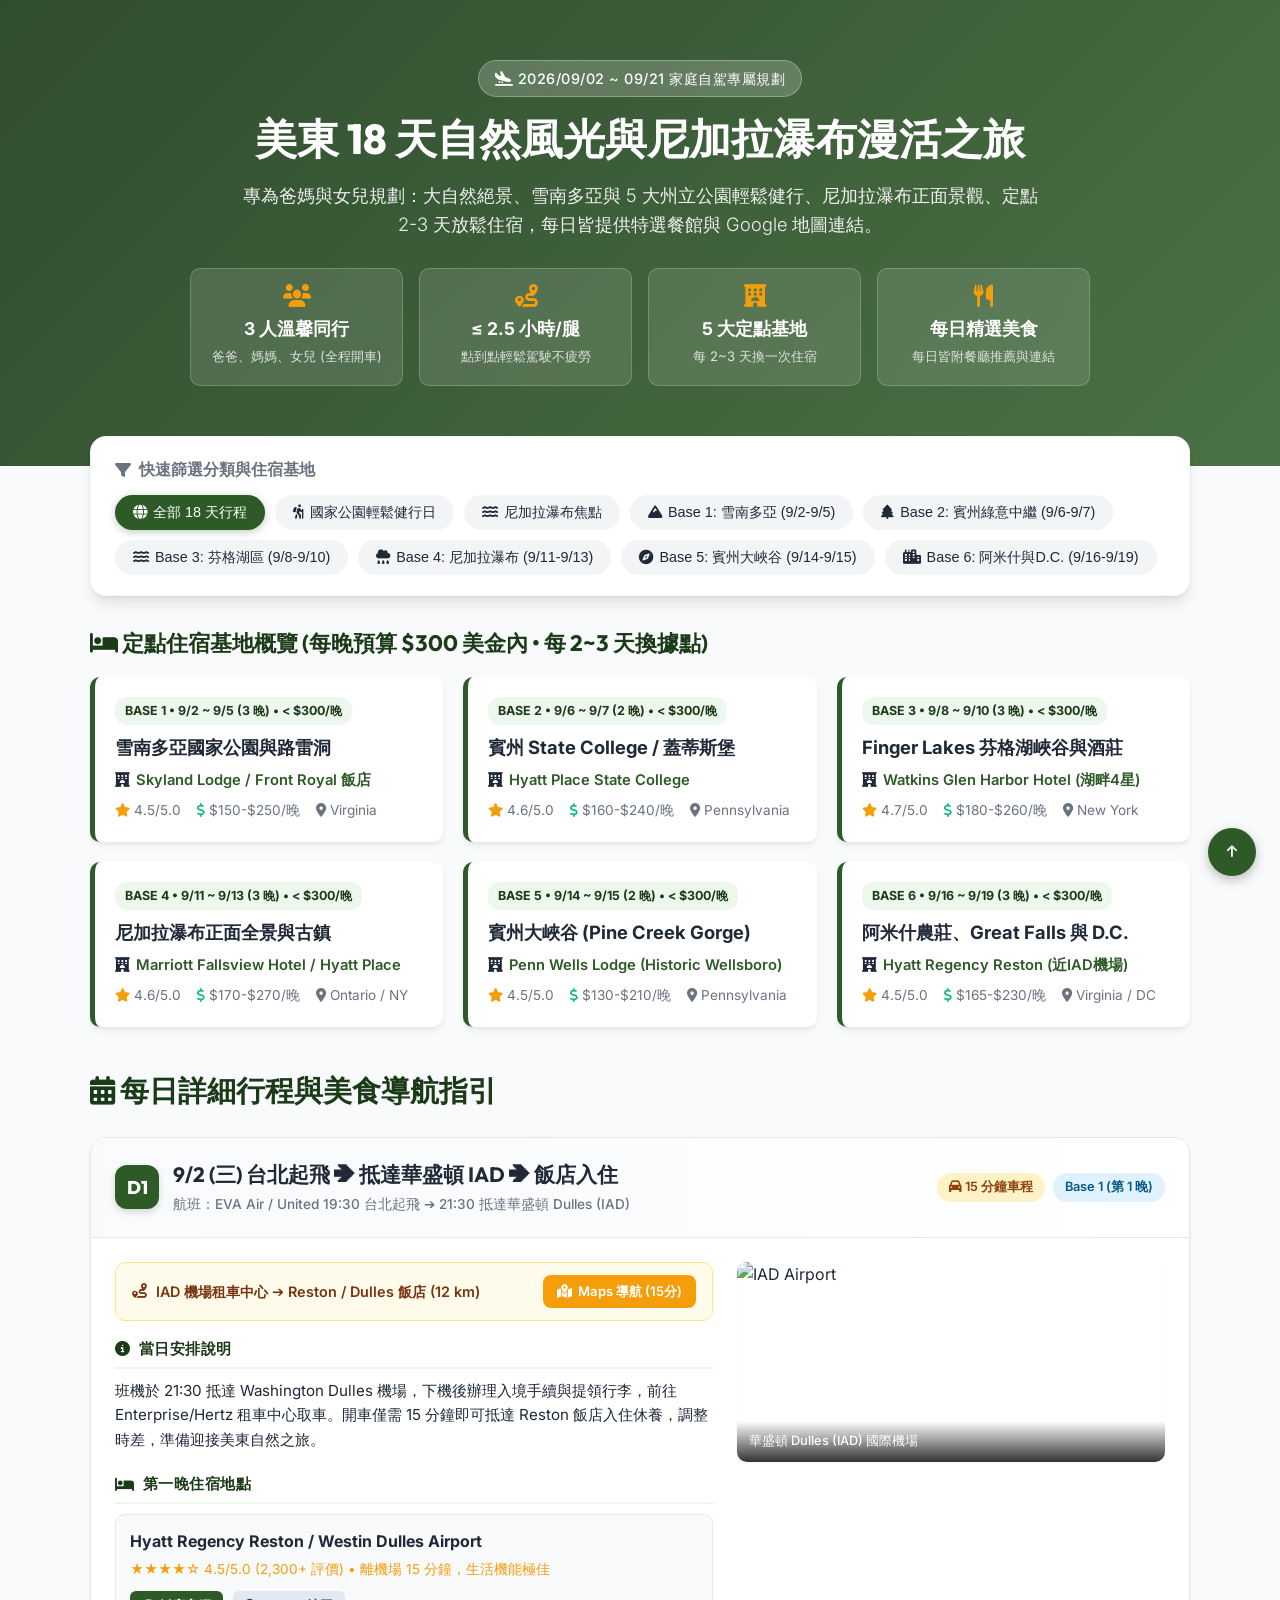
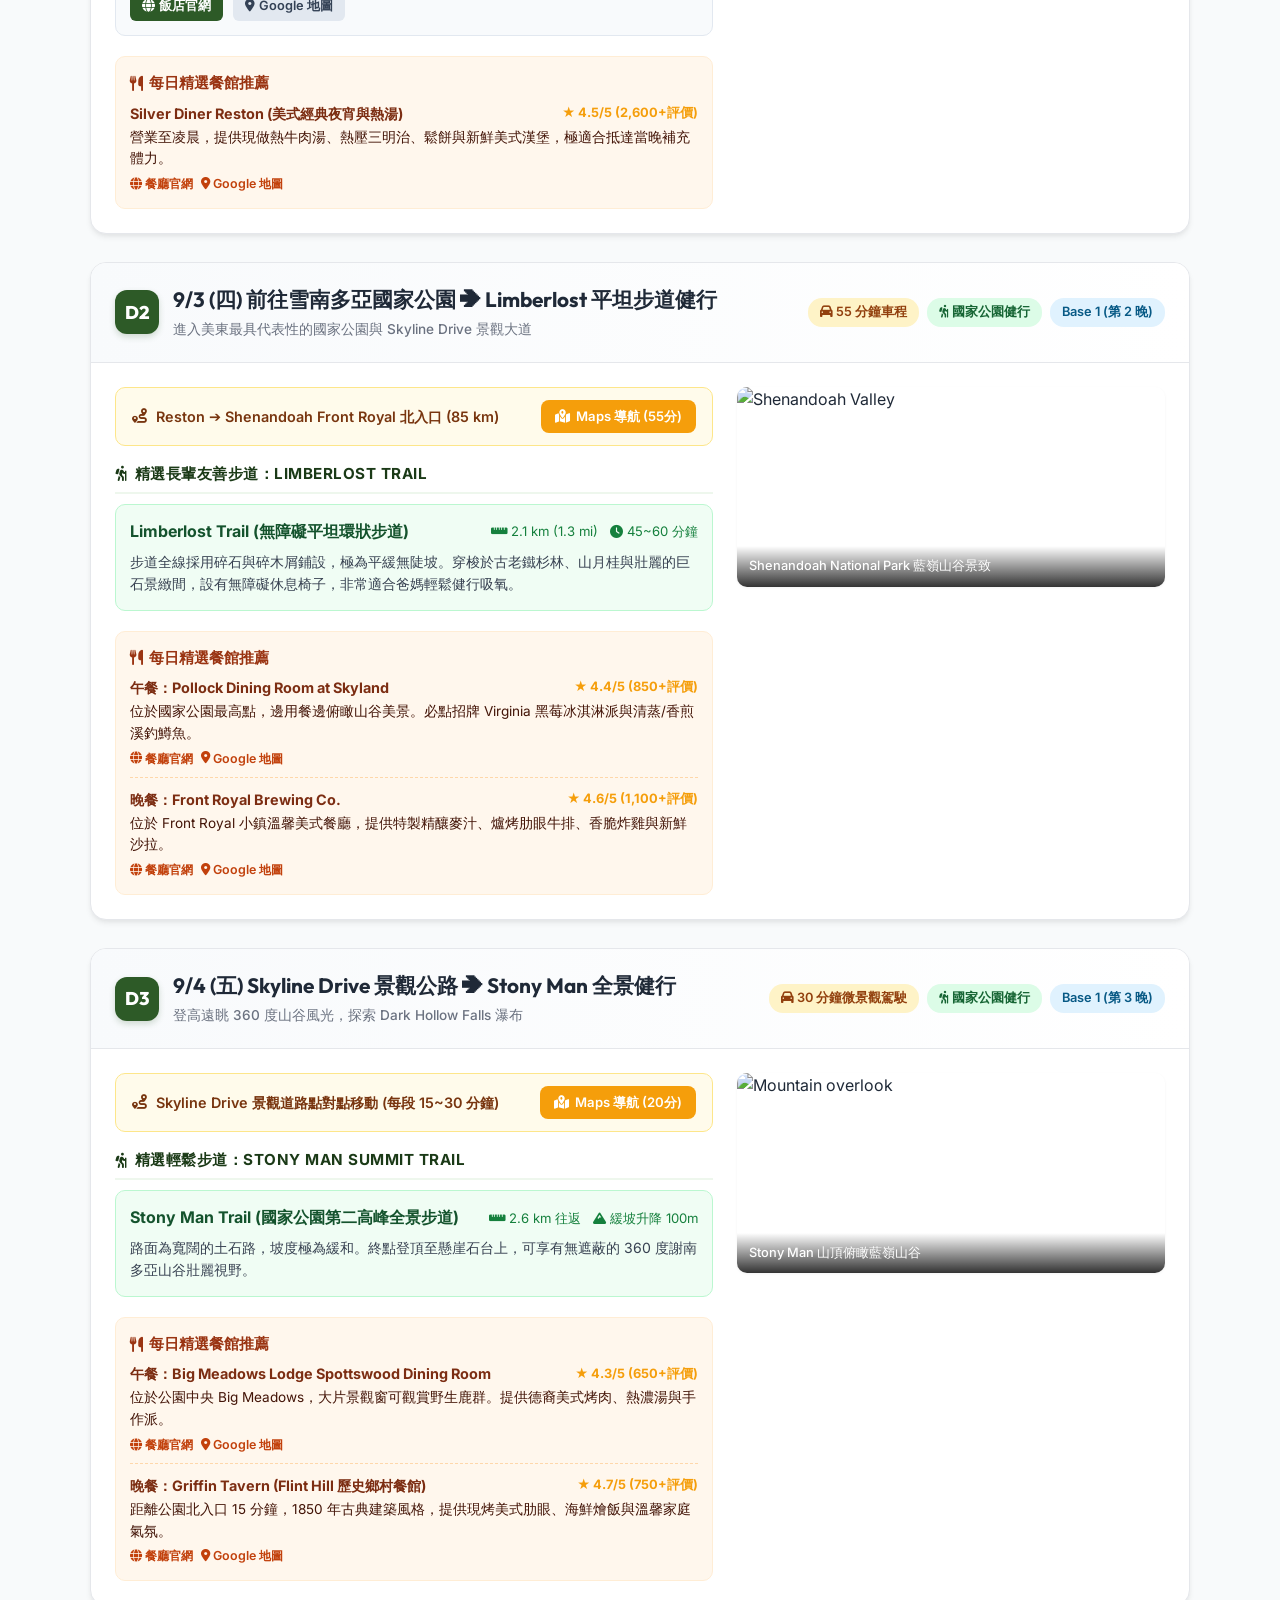
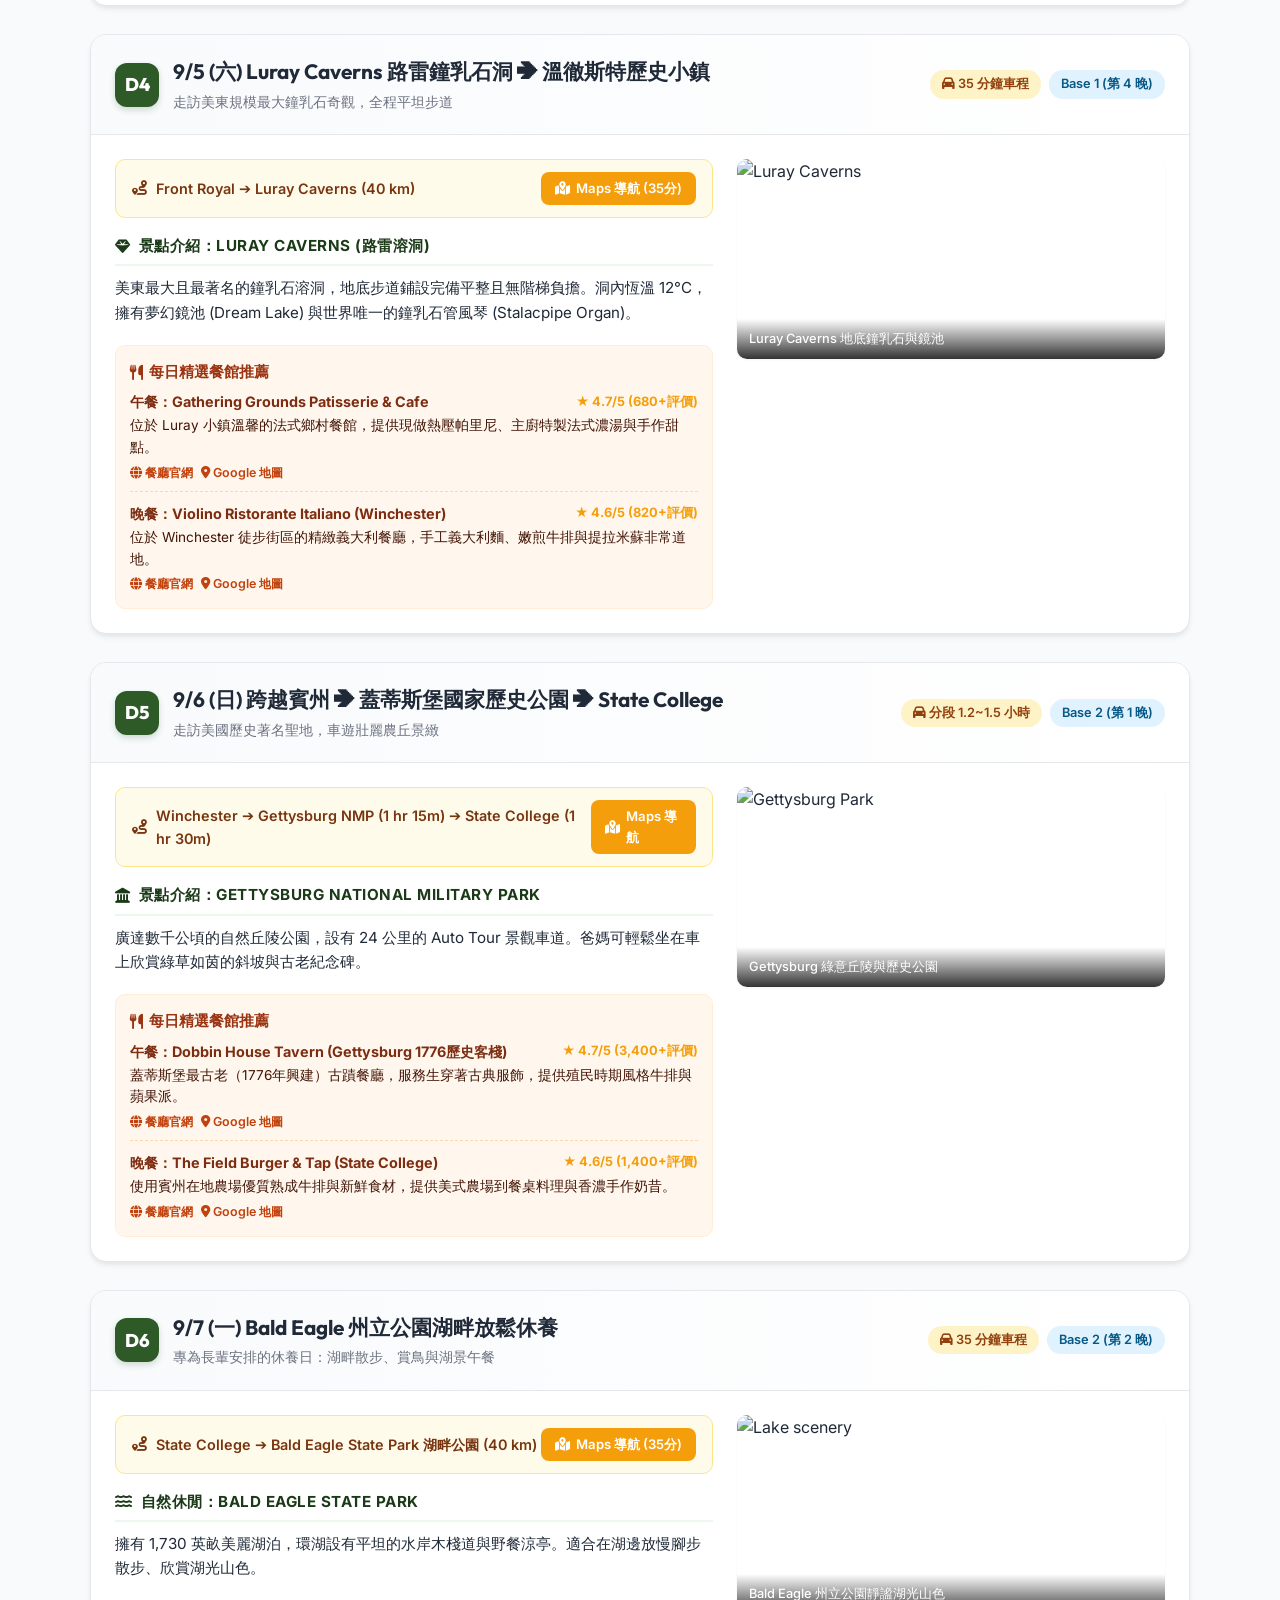
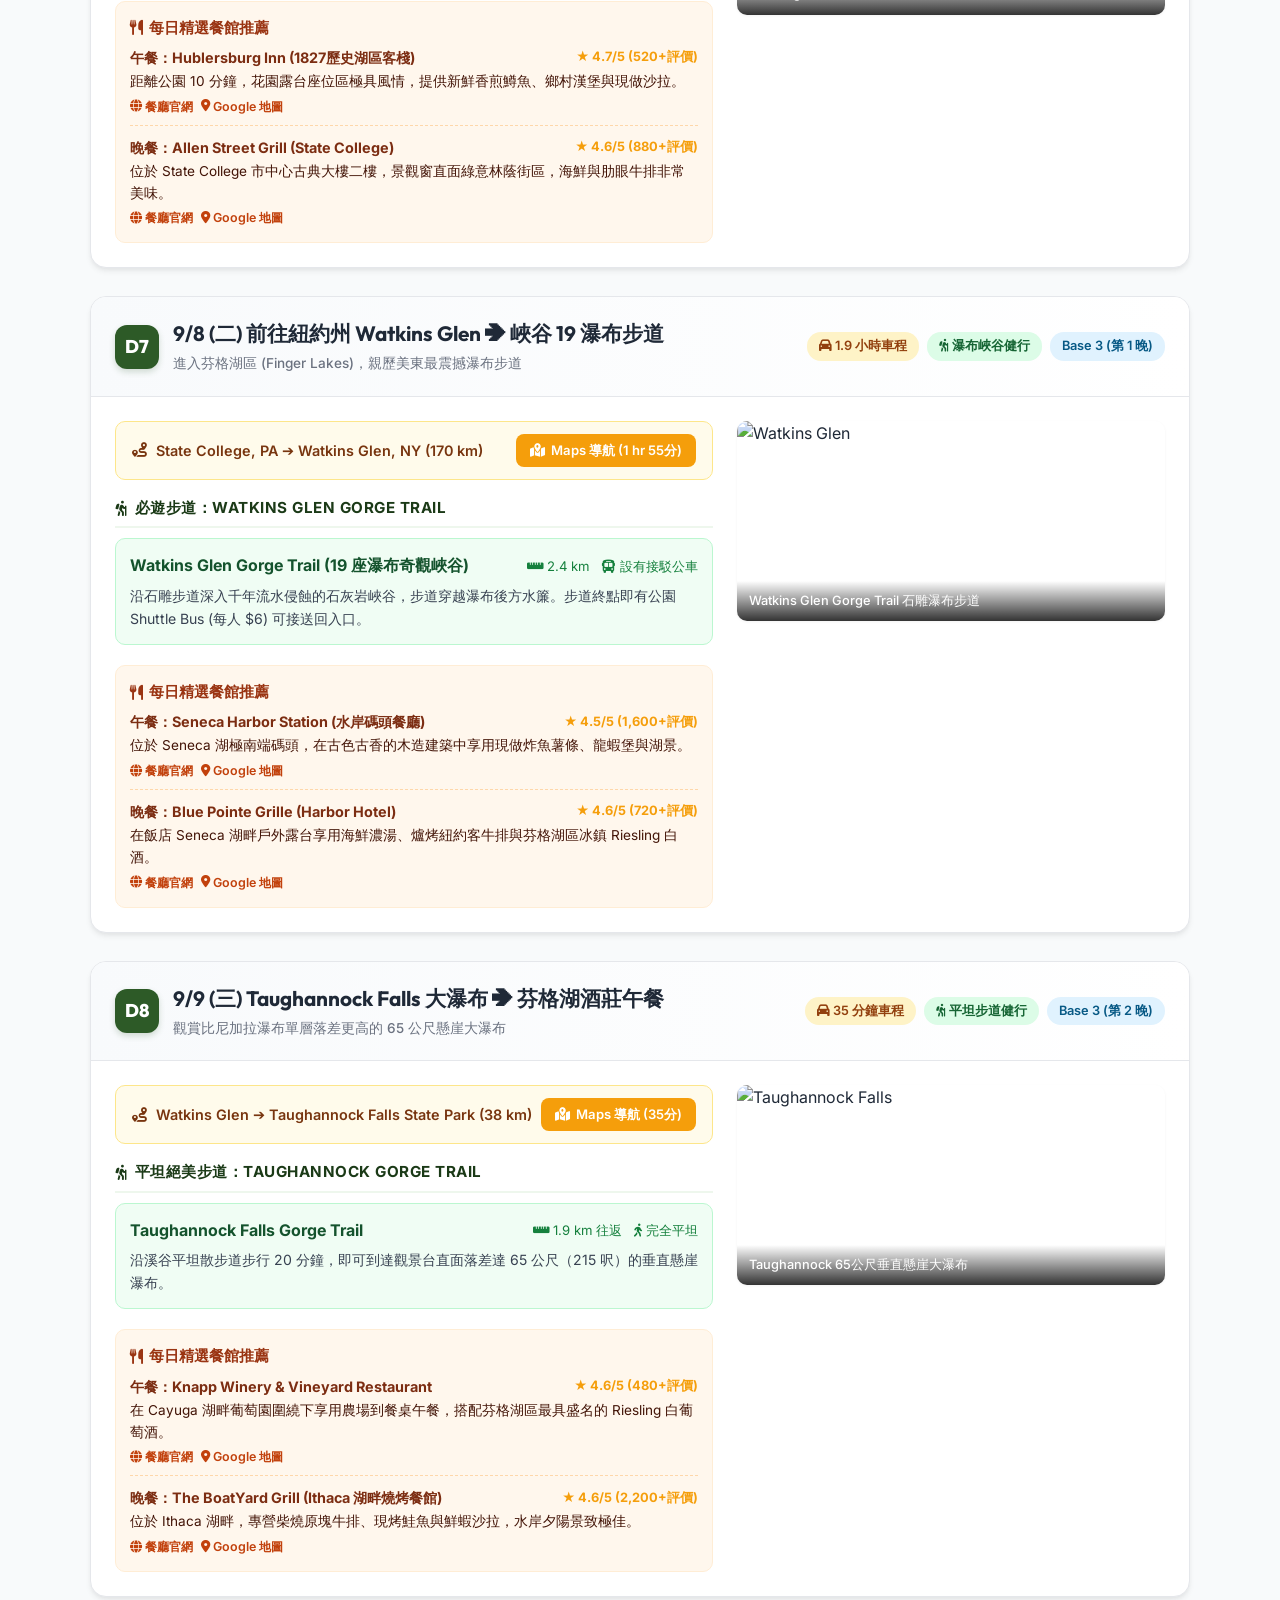
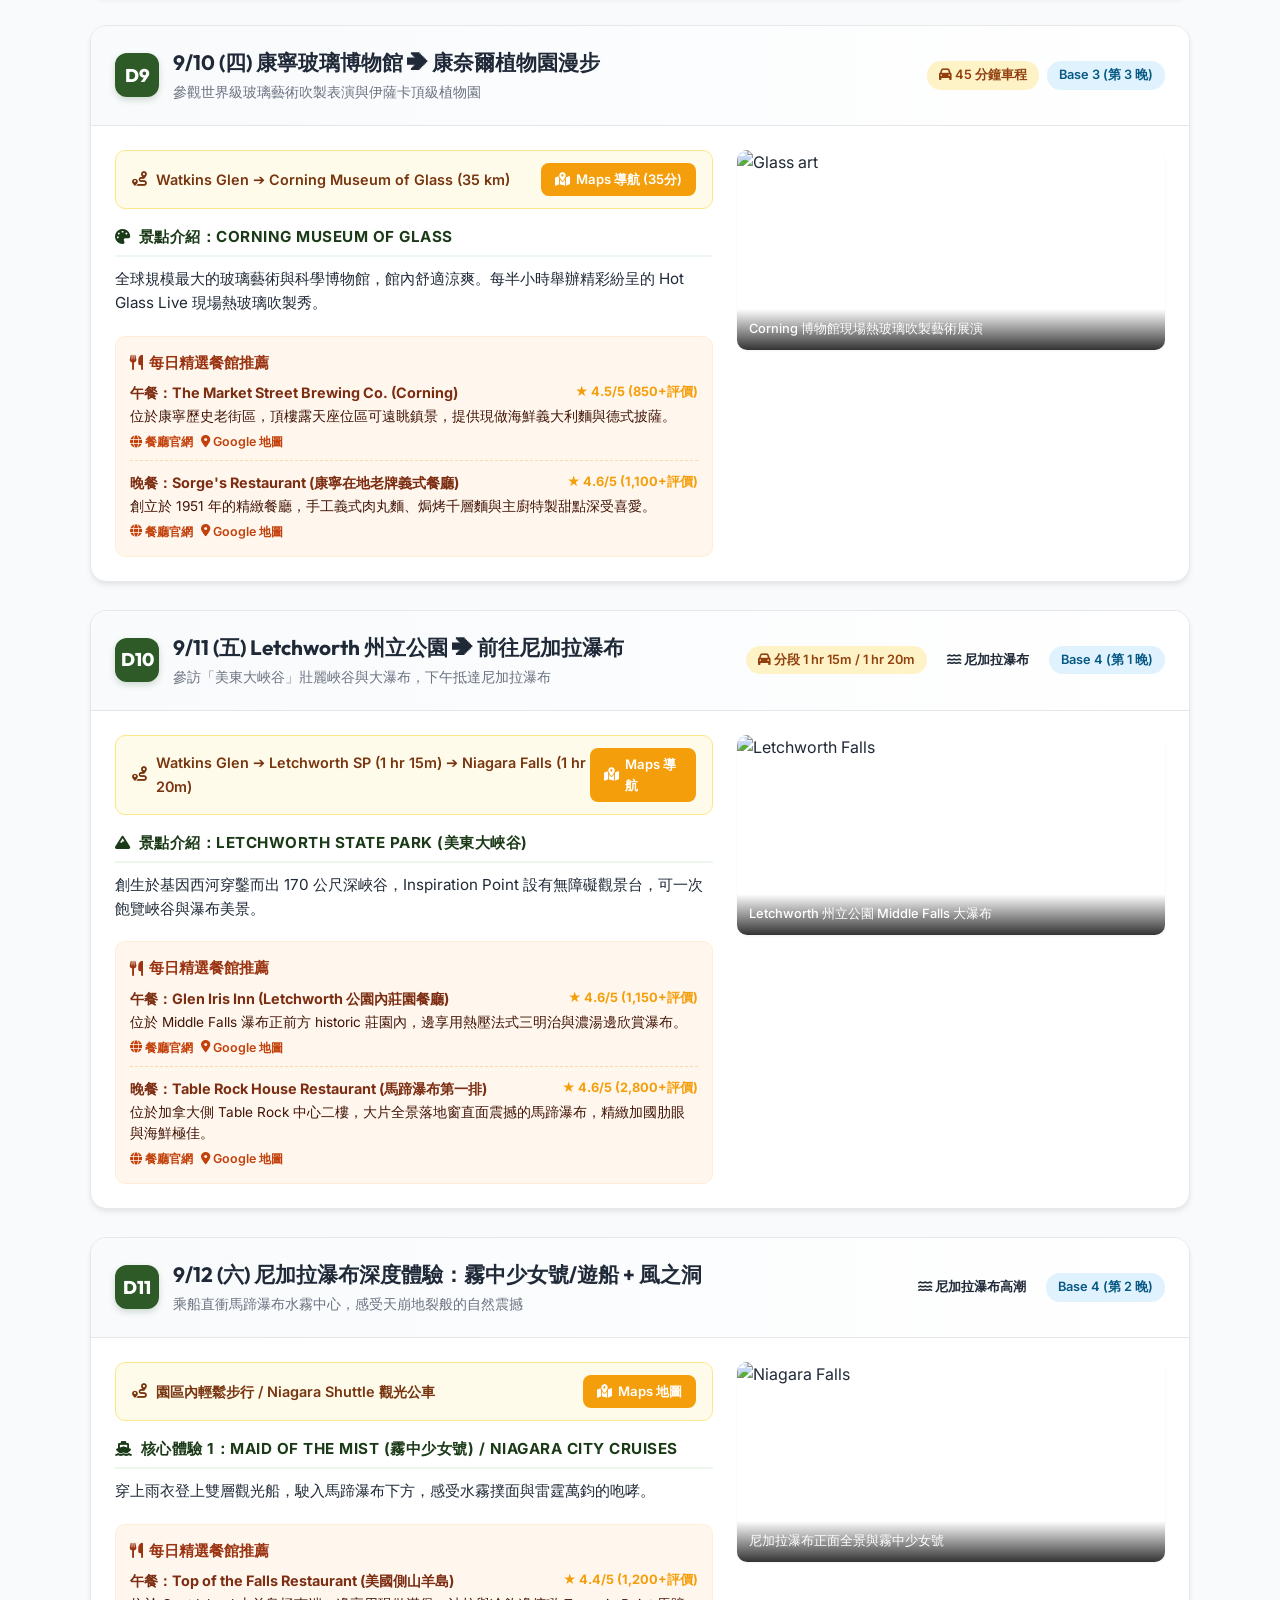
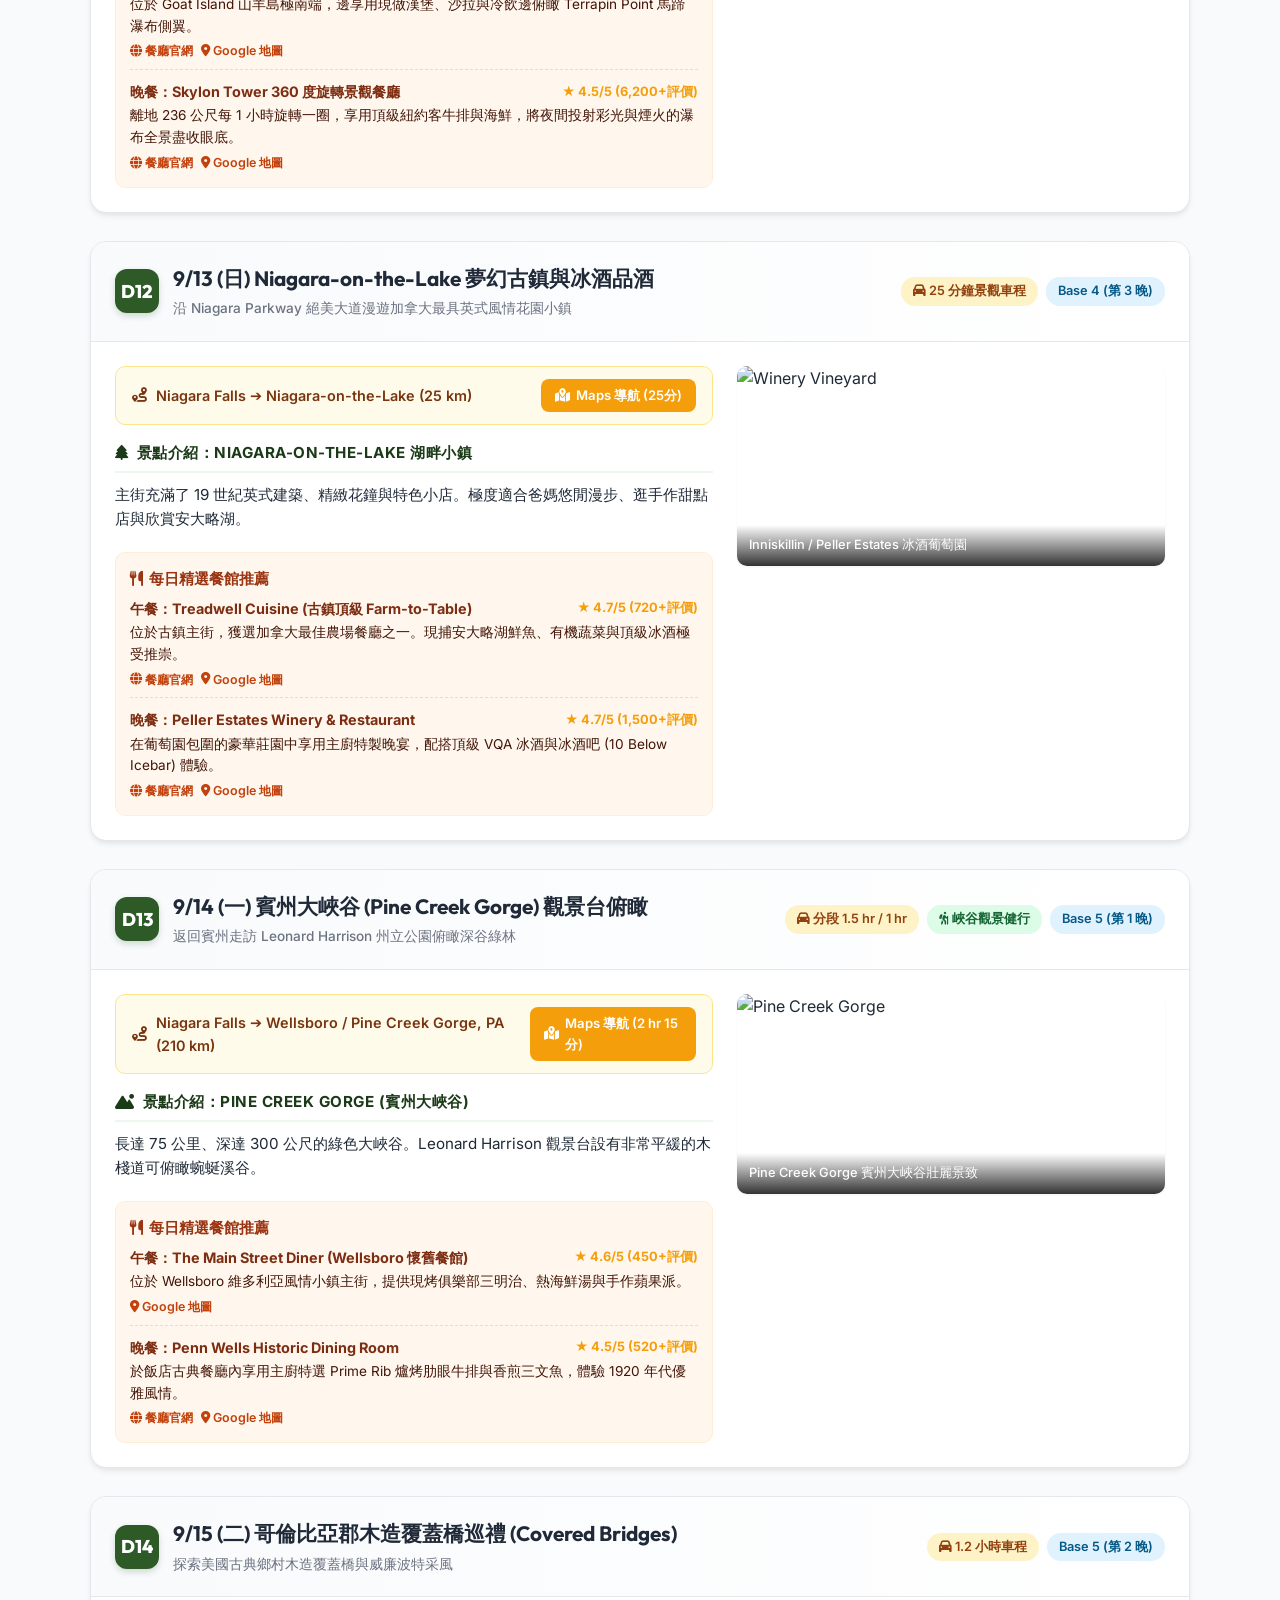
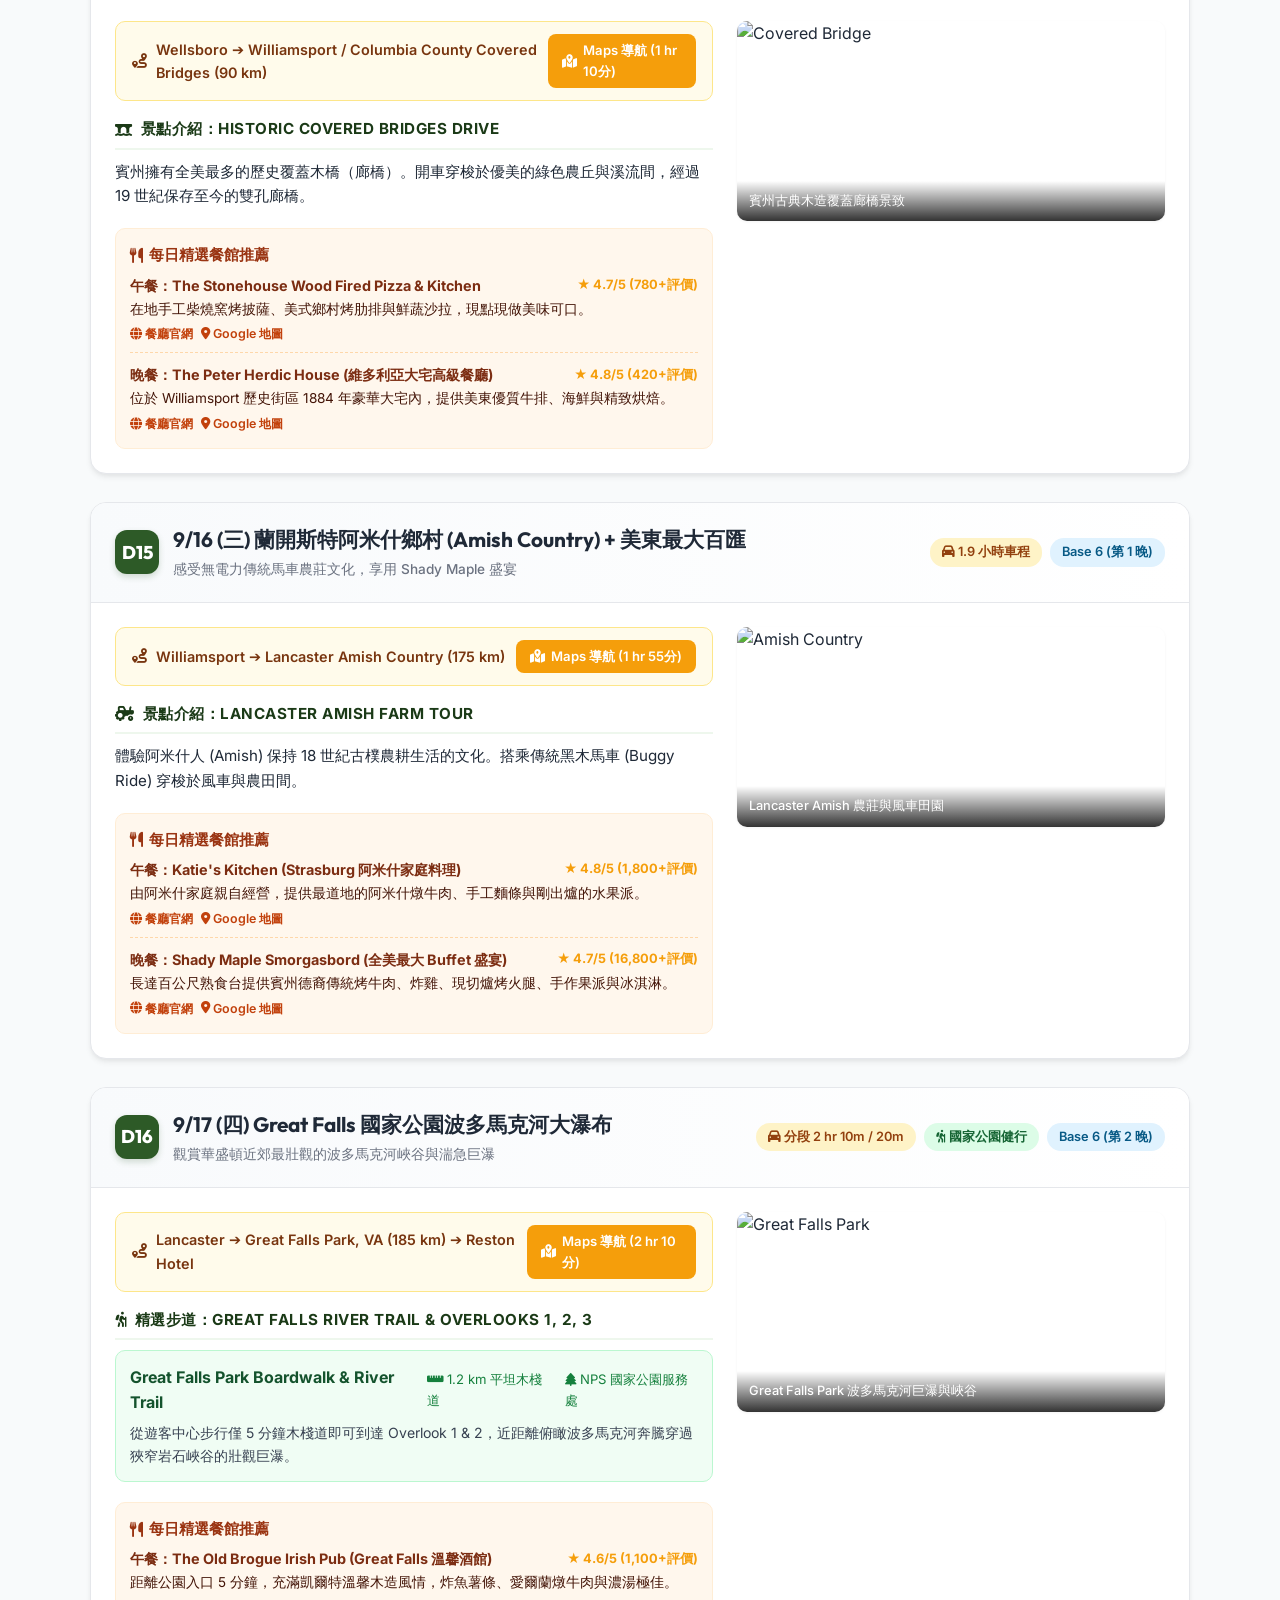
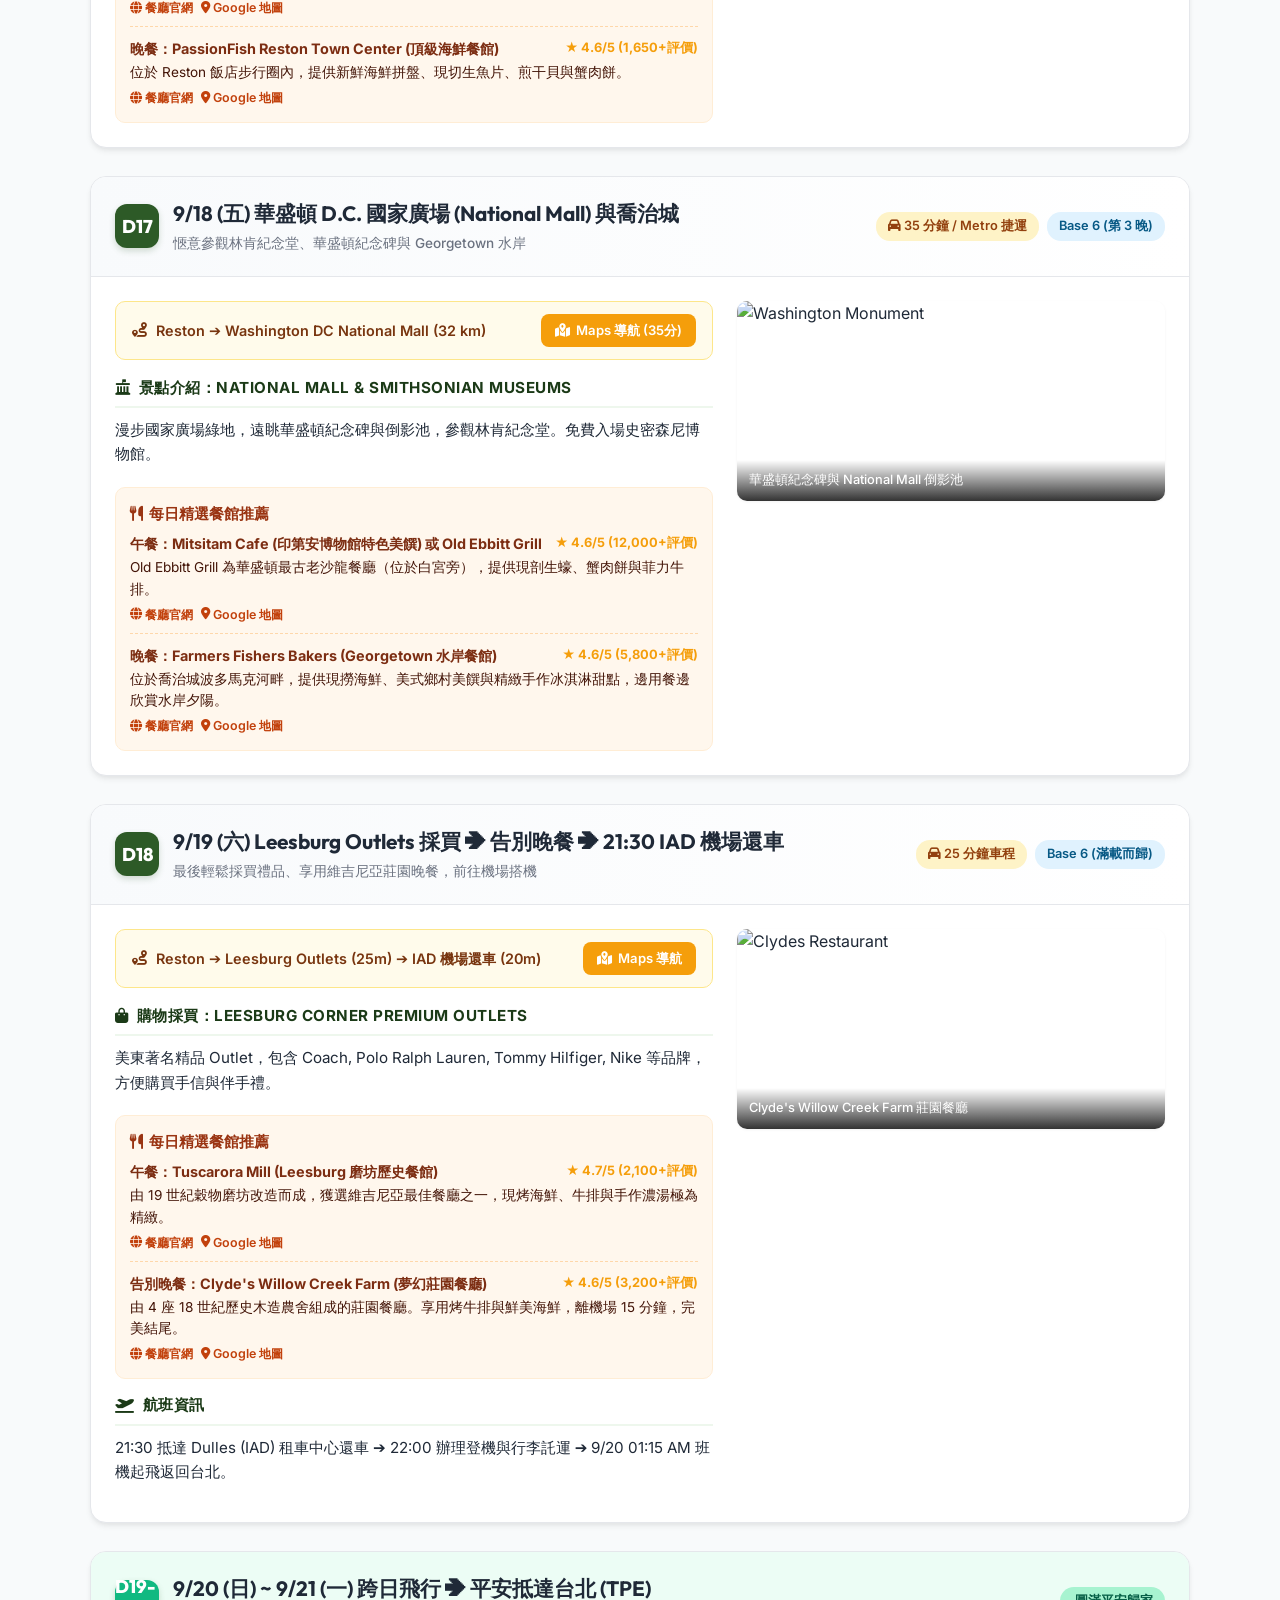
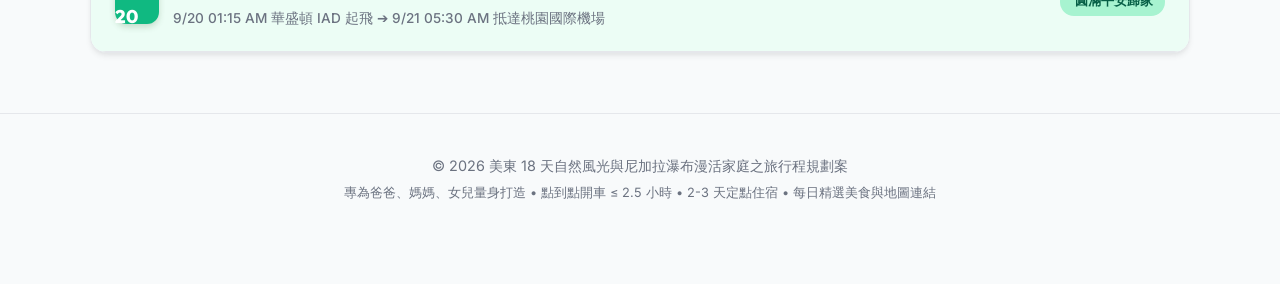
==== commit 1a8fc7be: "feat: 更新美東自然之旅 3人每晚 、路線導航與 README.md" ====
--- a/index.html
+++ b/index.html
@@ -731,12 +731,12 @@
 
         <!-- 5 Accommodation Bases Overview -->
         <h2 style="font-size: 1.4rem; margin-bottom: 16px; color: var(--primary-dark); font-weight: 700;">
-            <i class="fa-solid fa-bed"></i> 定點住宿基地概覽 (每 2~3 天換一次)
+            <i class="fa-solid fa-bed"></i> 定點住宿基地概覽 (每晚預算 $300 美金內 &bull; 每 2~3 天換據點)
         </h2>
 
         <div class="base-summary-grid">
             <div class="base-card">
-                <span class="base-badge">BASE 1 &bull; 9/2 ~ 9/5 (3 晚)</span>
+                <span class="base-badge">BASE 1 &bull; 9/2 ~ 9/5 (3 晚) &bull; < $300/晚</span>
                 <div class="base-title">雪南多亞國家公園與路雷洞</div>
                 <div class="base-hotel">
                     <i class="fa-solid fa-hotel"></i>
@@ -744,12 +744,13 @@
                 </div>
                 <div class="base-meta">
                     <span><i class="fa-solid fa-star" style="color:#f59e0b;"></i> 4.5/5.0</span>
+                    <span><i class="fa-solid fa-dollar-sign" style="color:#10b981;"></i> $150-$250/晚</span>
                     <span><i class="fa-solid fa-location-dot"></i> Virginia</span>
                 </div>
             </div>
 
             <div class="base-card">
-                <span class="base-badge">BASE 2 &bull; 9/6 ~ 9/7 (2 晚)</span>
+                <span class="base-badge">BASE 2 &bull; 9/6 ~ 9/7 (2 晚) &bull; < $300/晚</span>
                 <div class="base-title">賓州 State College / 蓋蒂斯堡</div>
                 <div class="base-hotel">
                     <i class="fa-solid fa-hotel"></i>
@@ -757,12 +758,13 @@
                 </div>
                 <div class="base-meta">
                     <span><i class="fa-solid fa-star" style="color:#f59e0b;"></i> 4.6/5.0</span>
+                    <span><i class="fa-solid fa-dollar-sign" style="color:#10b981;"></i> $160-$240/晚</span>
                     <span><i class="fa-solid fa-location-dot"></i> Pennsylvania</span>
                 </div>
             </div>
 
             <div class="base-card">
-                <span class="base-badge">BASE 3 &bull; 9/8 ~ 9/10 (3 晚)</span>
+                <span class="base-badge">BASE 3 &bull; 9/8 ~ 9/10 (3 晚) &bull; < $300/晚</span>
                 <div class="base-title">Finger Lakes 芬格湖峽谷與酒莊</div>
                 <div class="base-hotel">
                     <i class="fa-solid fa-hotel"></i>
@@ -770,12 +772,13 @@
                 </div>
                 <div class="base-meta">
                     <span><i class="fa-solid fa-star" style="color:#f59e0b;"></i> 4.7/5.0</span>
+                    <span><i class="fa-solid fa-dollar-sign" style="color:#10b981;"></i> $180-$260/晚</span>
                     <span><i class="fa-solid fa-location-dot"></i> New York</span>
                 </div>
             </div>
 
             <div class="base-card">
-                <span class="base-badge">BASE 4 &bull; 9/11 ~ 9/13 (3 晚)</span>
+                <span class="base-badge">BASE 4 &bull; 9/11 ~ 9/13 (3 晚) &bull; < $300/晚</span>
                 <div class="base-title">尼加拉瀑布正面全景與古鎮</div>
                 <div class="base-hotel">
                     <i class="fa-solid fa-hotel"></i>
@@ -783,12 +786,13 @@
                 </div>
                 <div class="base-meta">
                     <span><i class="fa-solid fa-star" style="color:#f59e0b;"></i> 4.6/5.0</span>
+                    <span><i class="fa-solid fa-dollar-sign" style="color:#10b981;"></i> $170-$270/晚</span>
                     <span><i class="fa-solid fa-location-dot"></i> Ontario / NY</span>
                 </div>
             </div>
 
             <div class="base-card">
-                <span class="base-badge">BASE 5 &bull; 9/14 ~ 9/15 (2 晚)</span>
+                <span class="base-badge">BASE 5 &bull; 9/14 ~ 9/15 (2 晚) &bull; < $300/晚</span>
                 <div class="base-title">賓州大峽谷 (Pine Creek Gorge)</div>
                 <div class="base-hotel">
                     <i class="fa-solid fa-hotel"></i>
@@ -796,12 +800,13 @@
                 </div>
                 <div class="base-meta">
                     <span><i class="fa-solid fa-star" style="color:#f59e0b;"></i> 4.5/5.0</span>
+                    <span><i class="fa-solid fa-dollar-sign" style="color:#10b981;"></i> $130-$210/晚</span>
                     <span><i class="fa-solid fa-location-dot"></i> Pennsylvania</span>
                 </div>
             </div>
 
             <div class="base-card">
-                <span class="base-badge">BASE 6 &bull; 9/16 ~ 9/19 (3 晚)</span>
+                <span class="base-badge">BASE 6 &bull; 9/16 ~ 9/19 (3 晚) &bull; < $300/晚</span>
                 <div class="base-title">阿米什農莊、Great Falls 與 D.C.</div>
                 <div class="base-hotel">
                     <i class="fa-solid fa-hotel"></i>
@@ -809,6 +814,7 @@
                 </div>
                 <div class="base-meta">
                     <span><i class="fa-solid fa-star" style="color:#f59e0b;"></i> 4.5/5.0</span>
+                    <span><i class="fa-solid fa-dollar-sign" style="color:#10b981;"></i> $165-$230/晚</span>
                     <span><i class="fa-solid fa-location-dot"></i> Virginia / DC</span>
                 </div>
             </div>
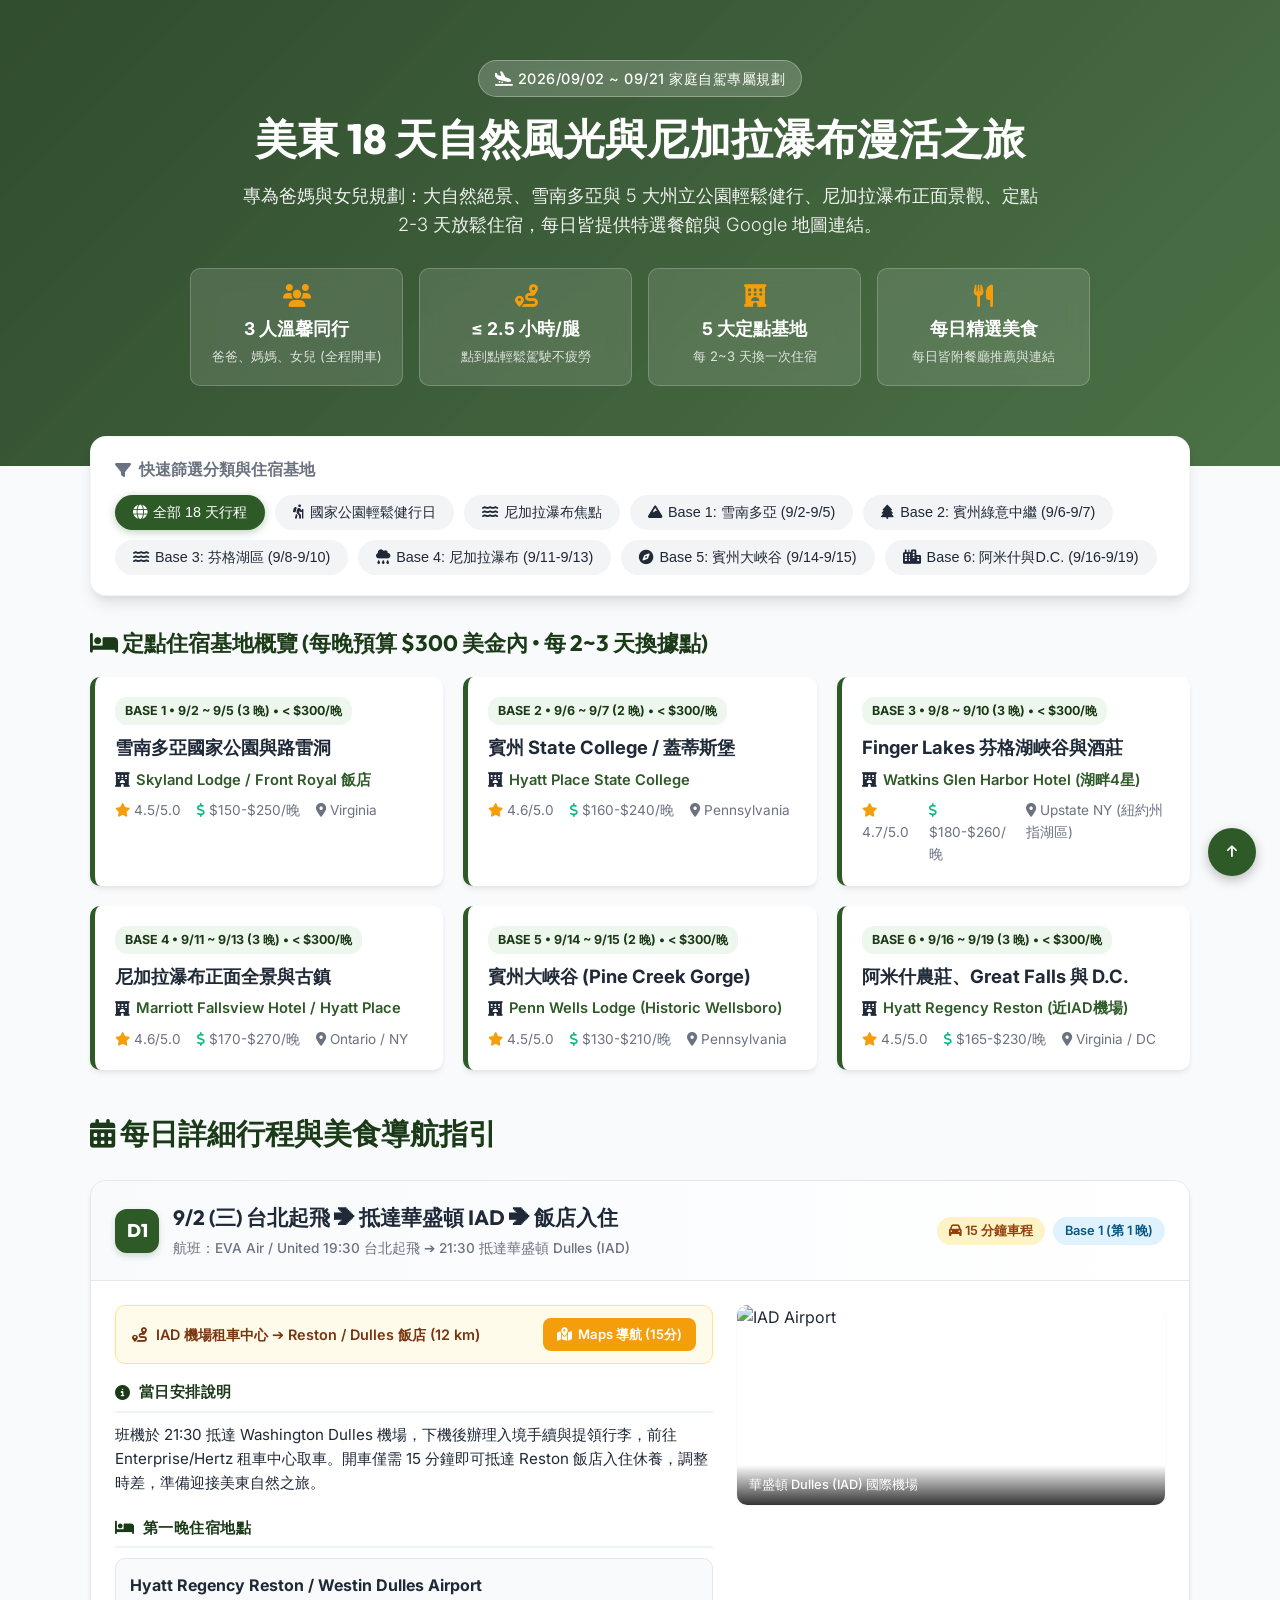
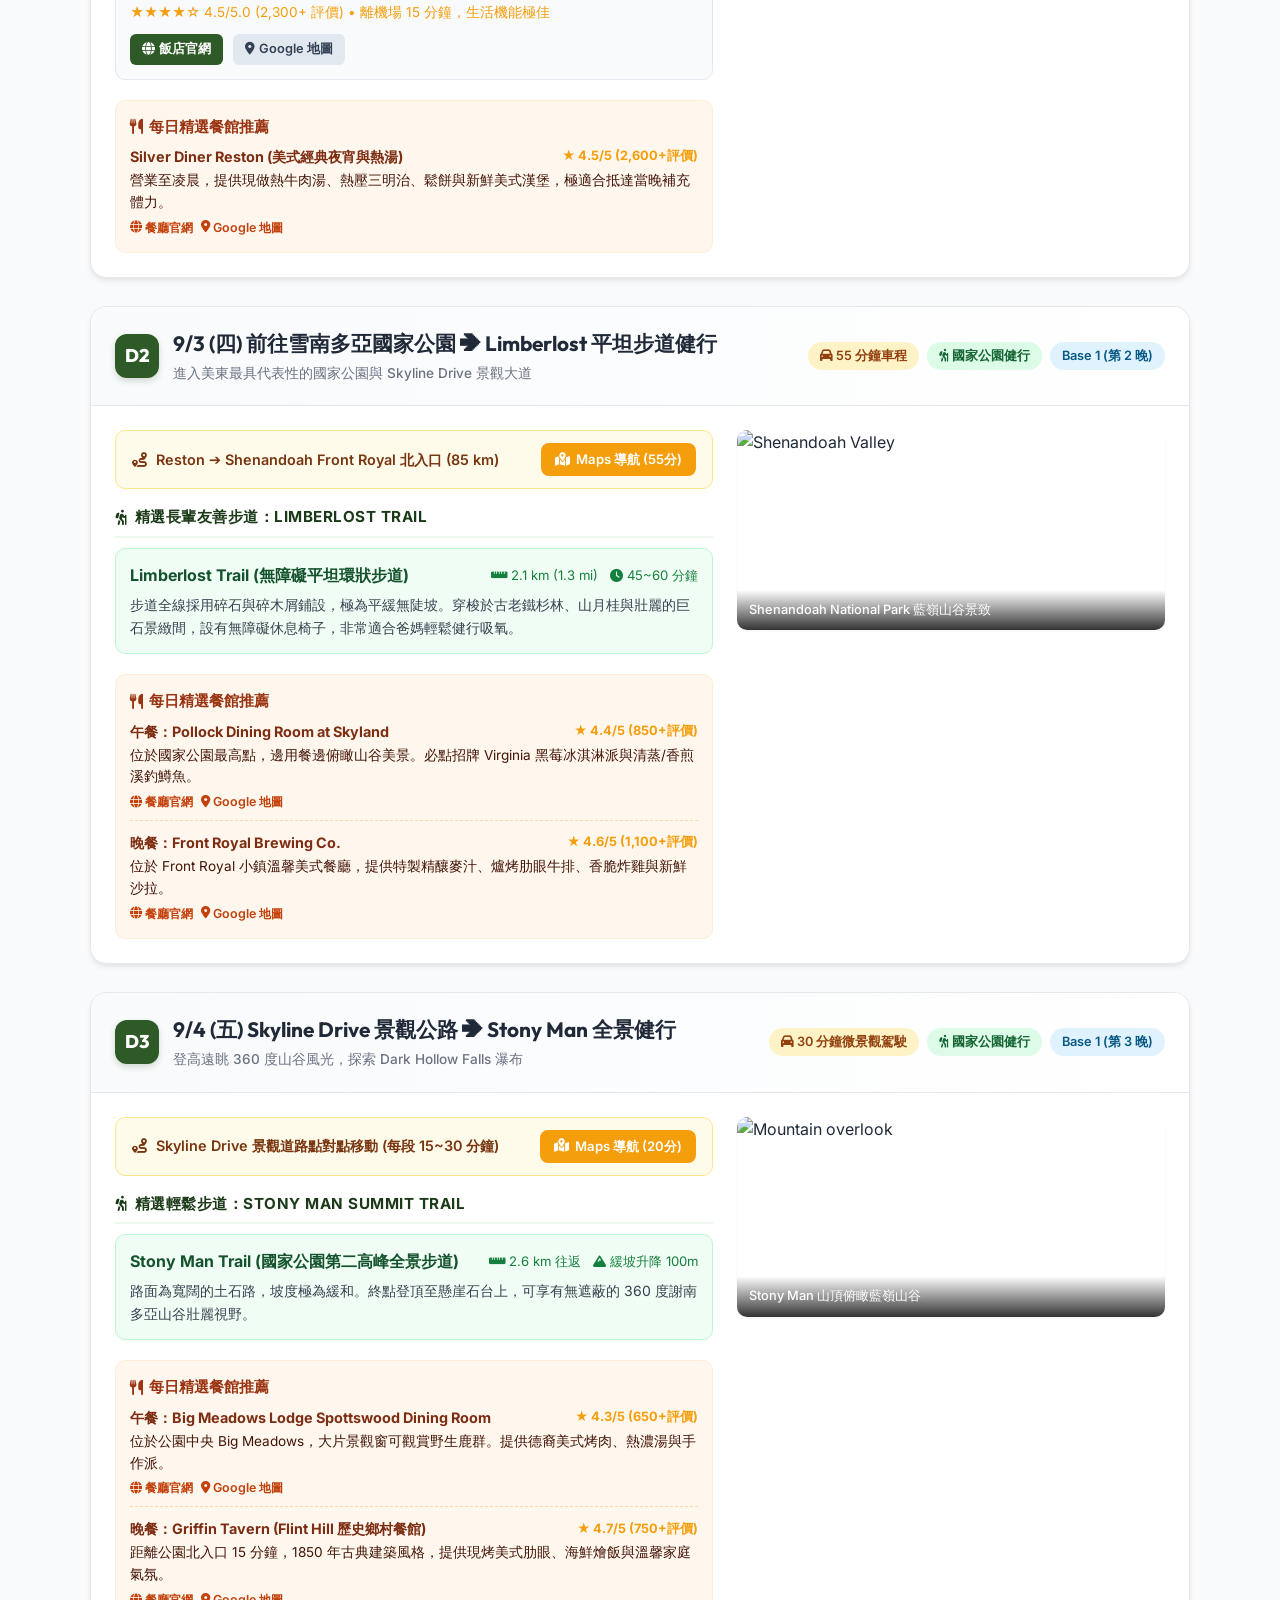
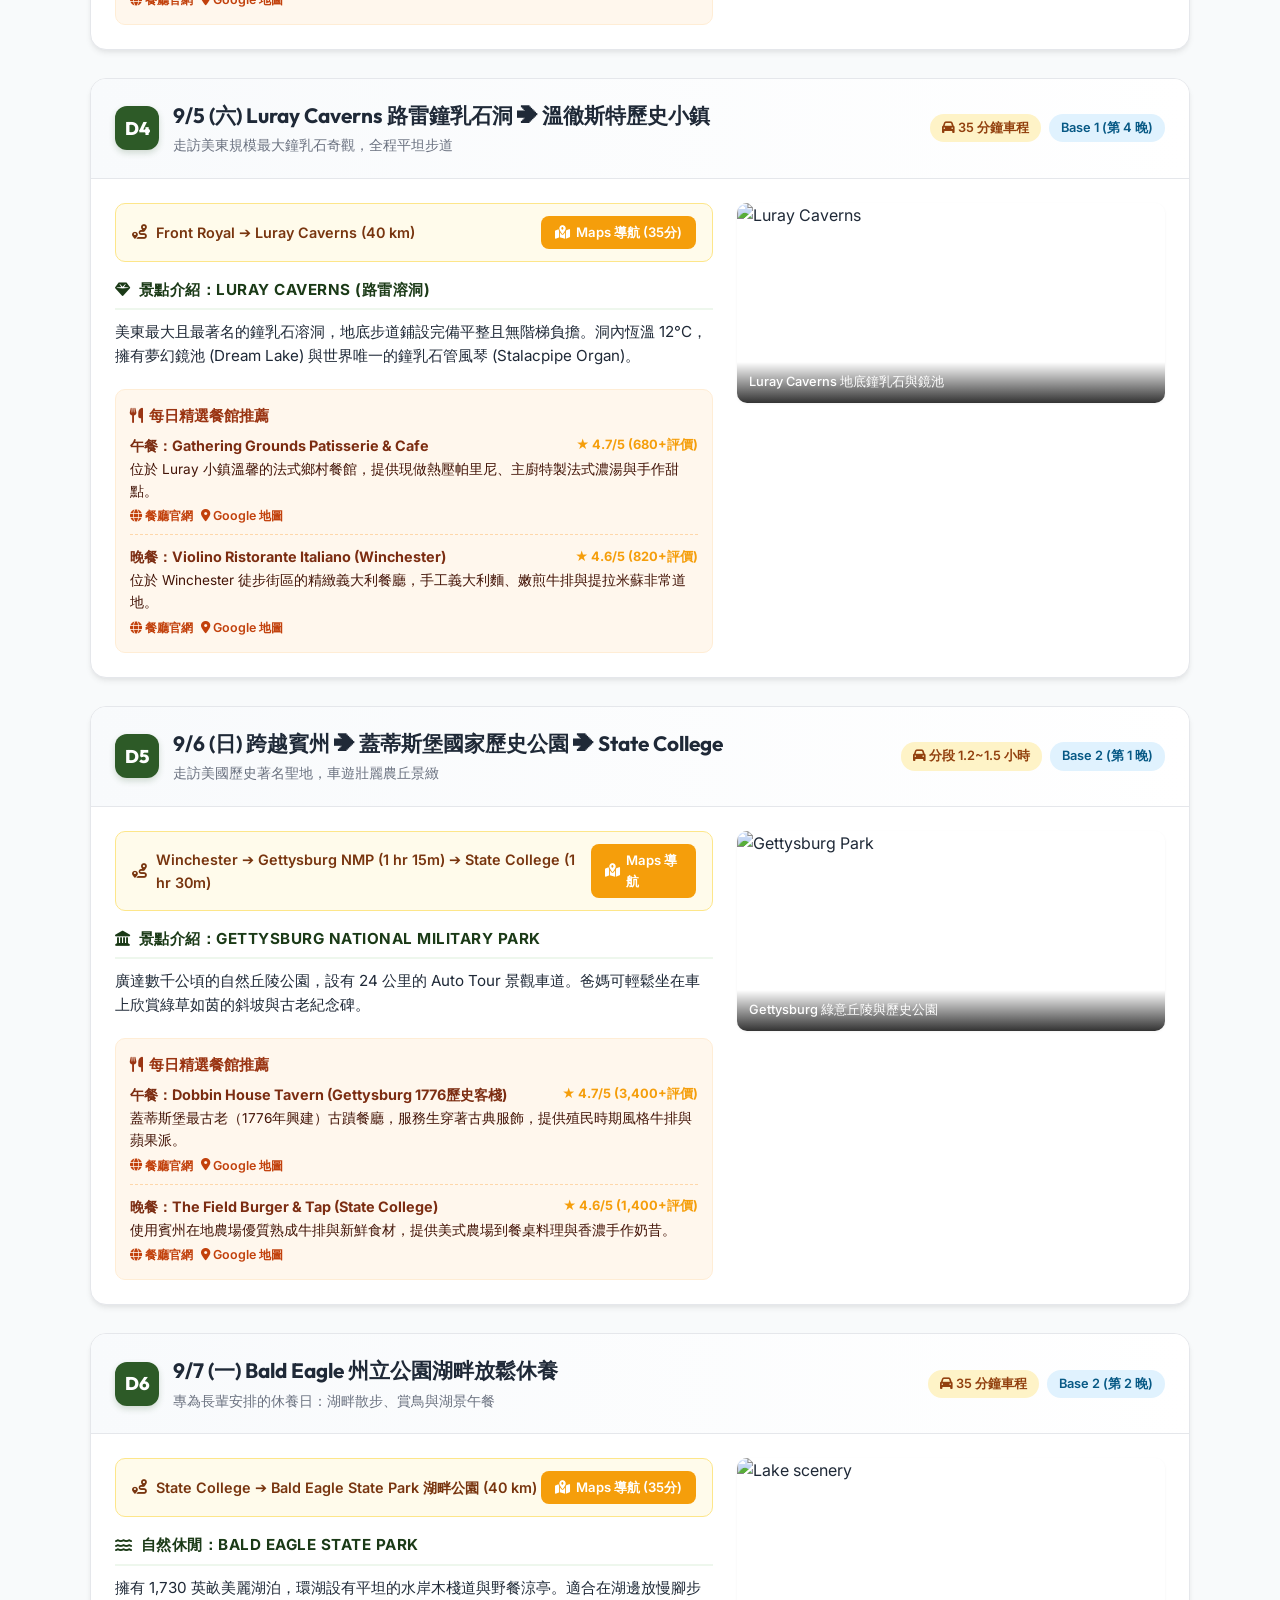
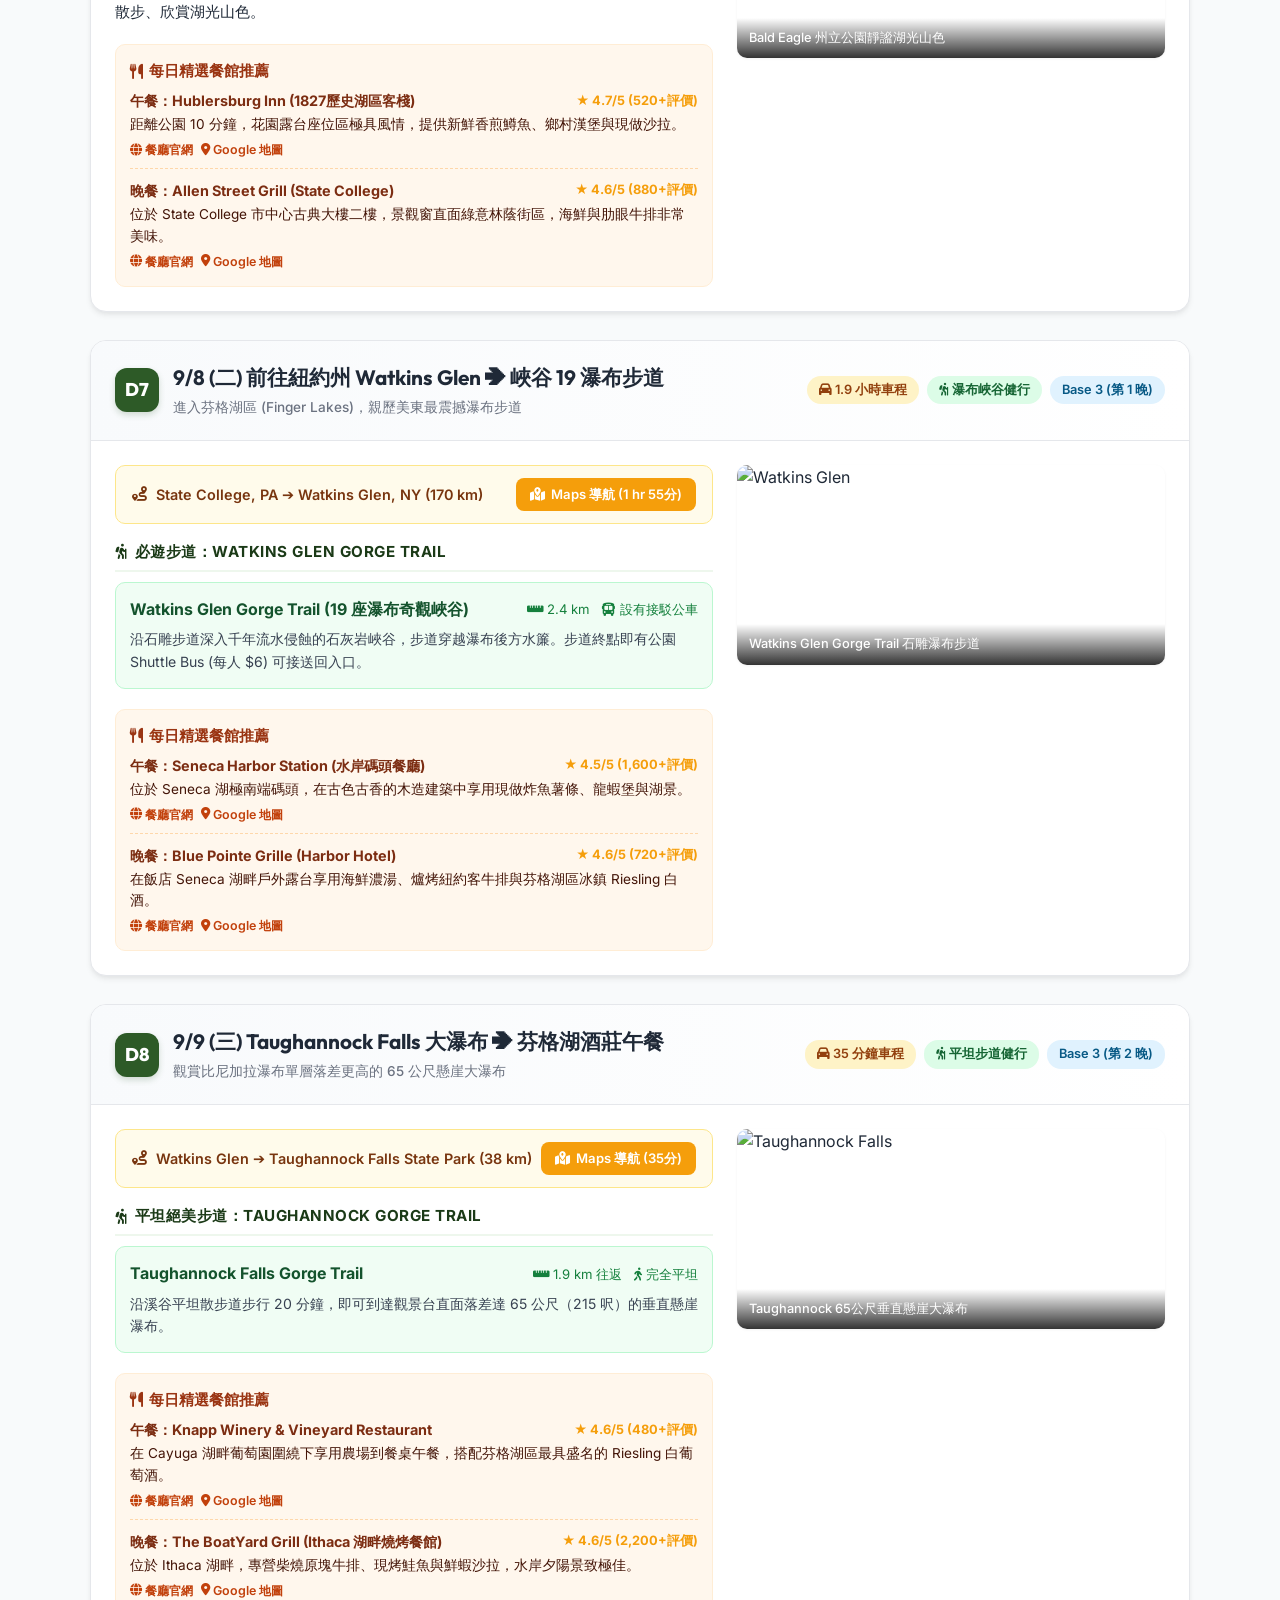
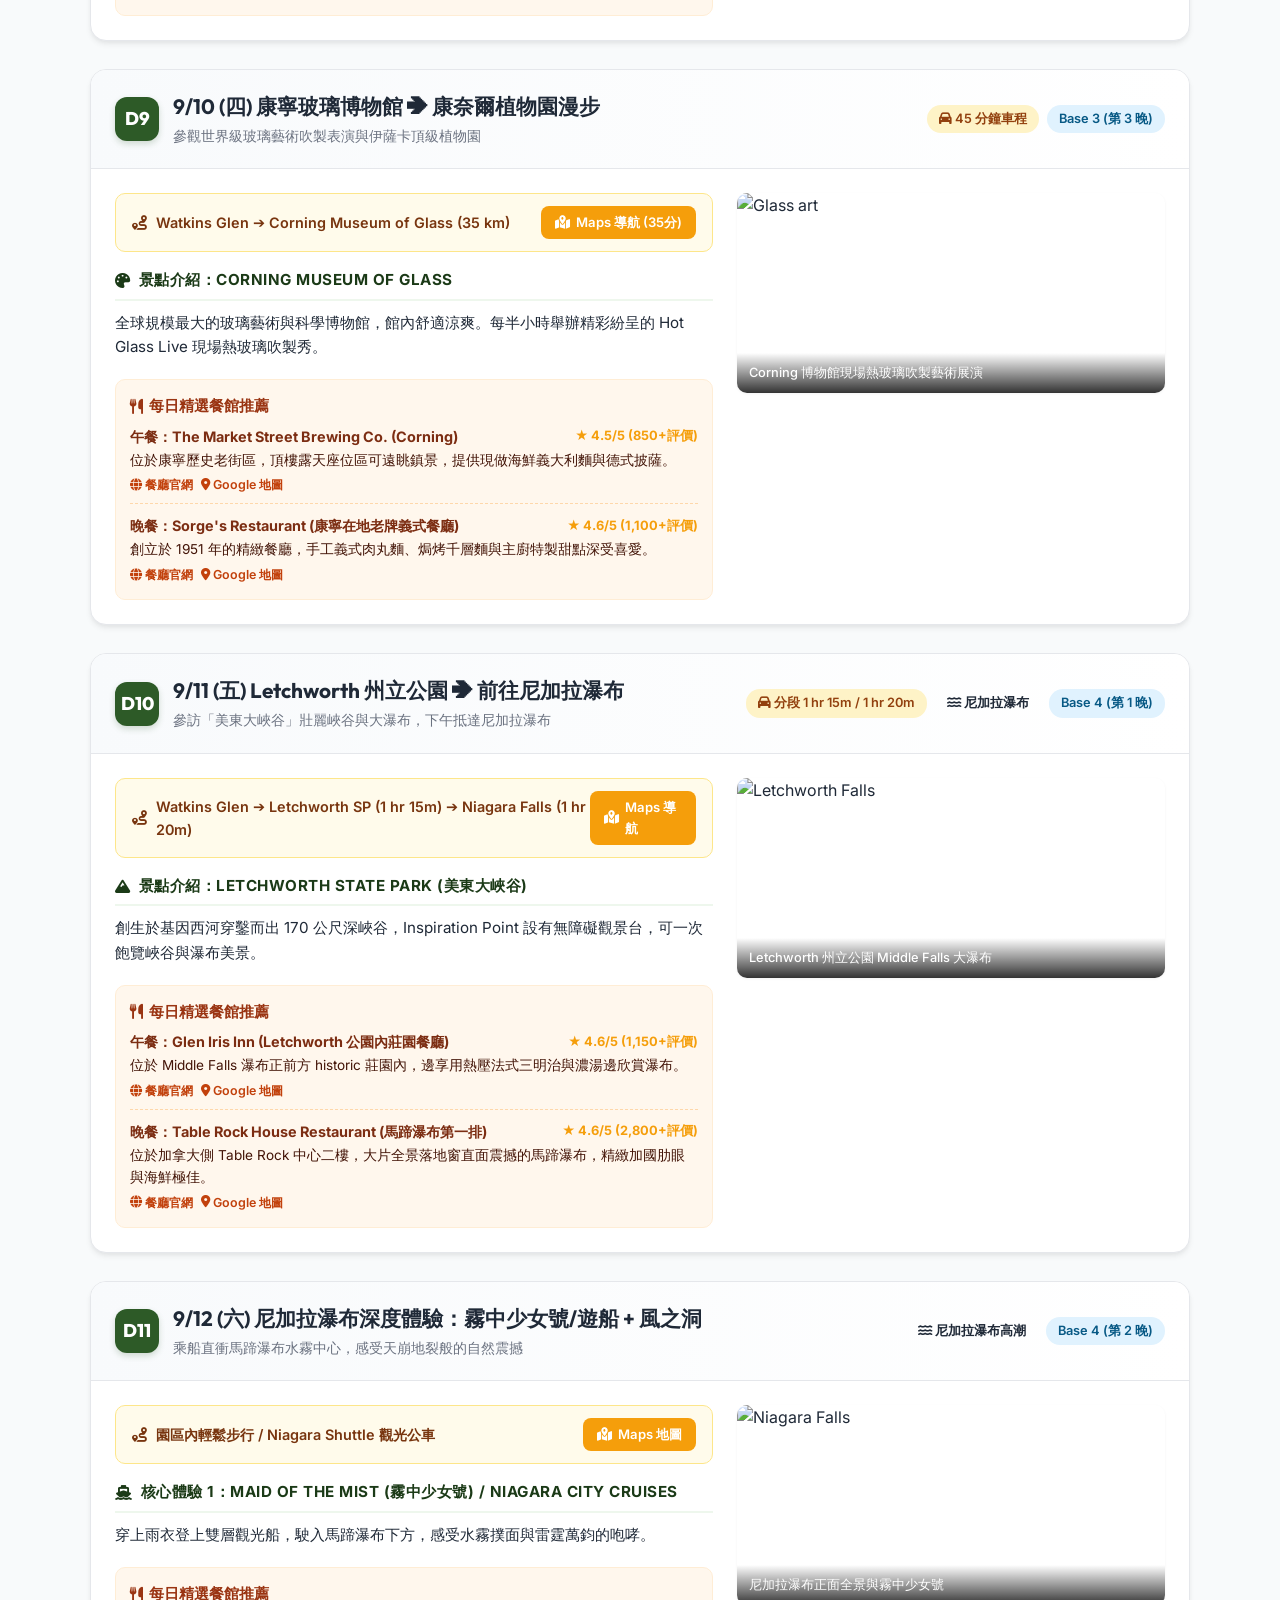
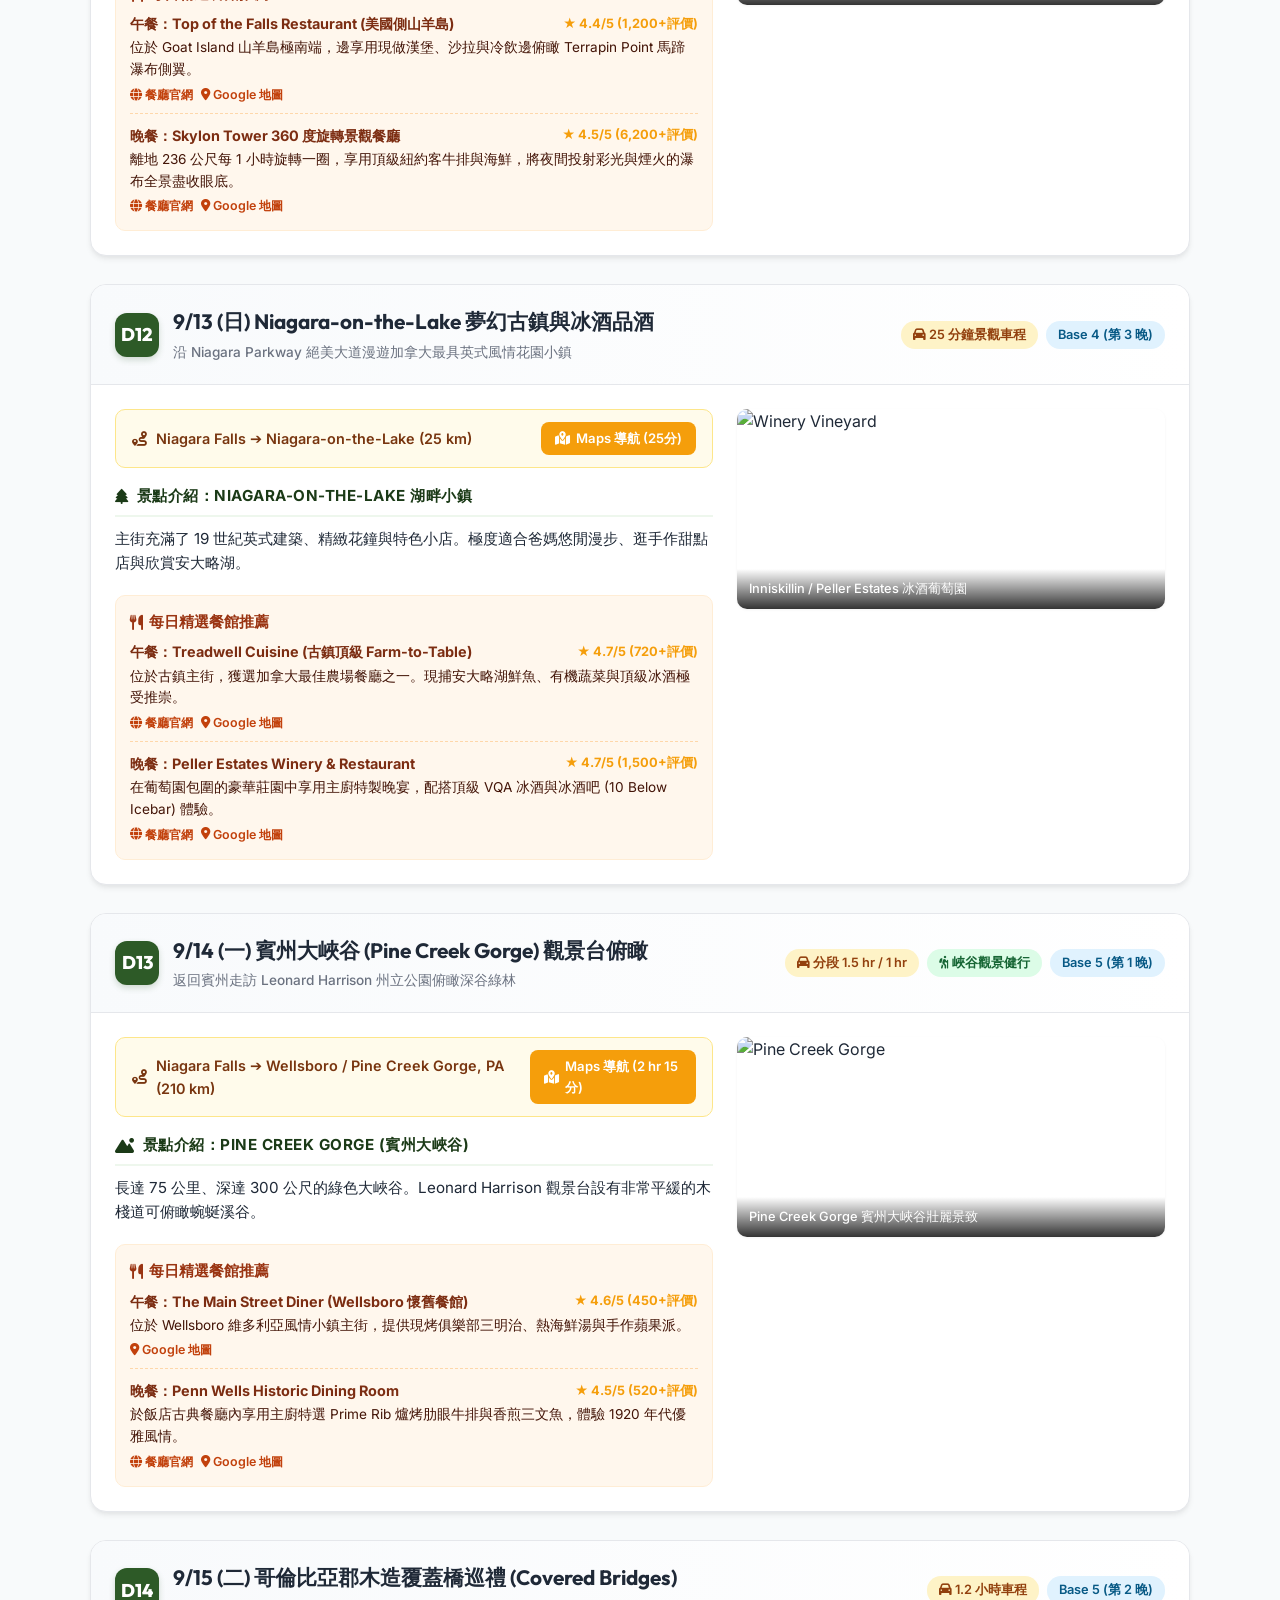
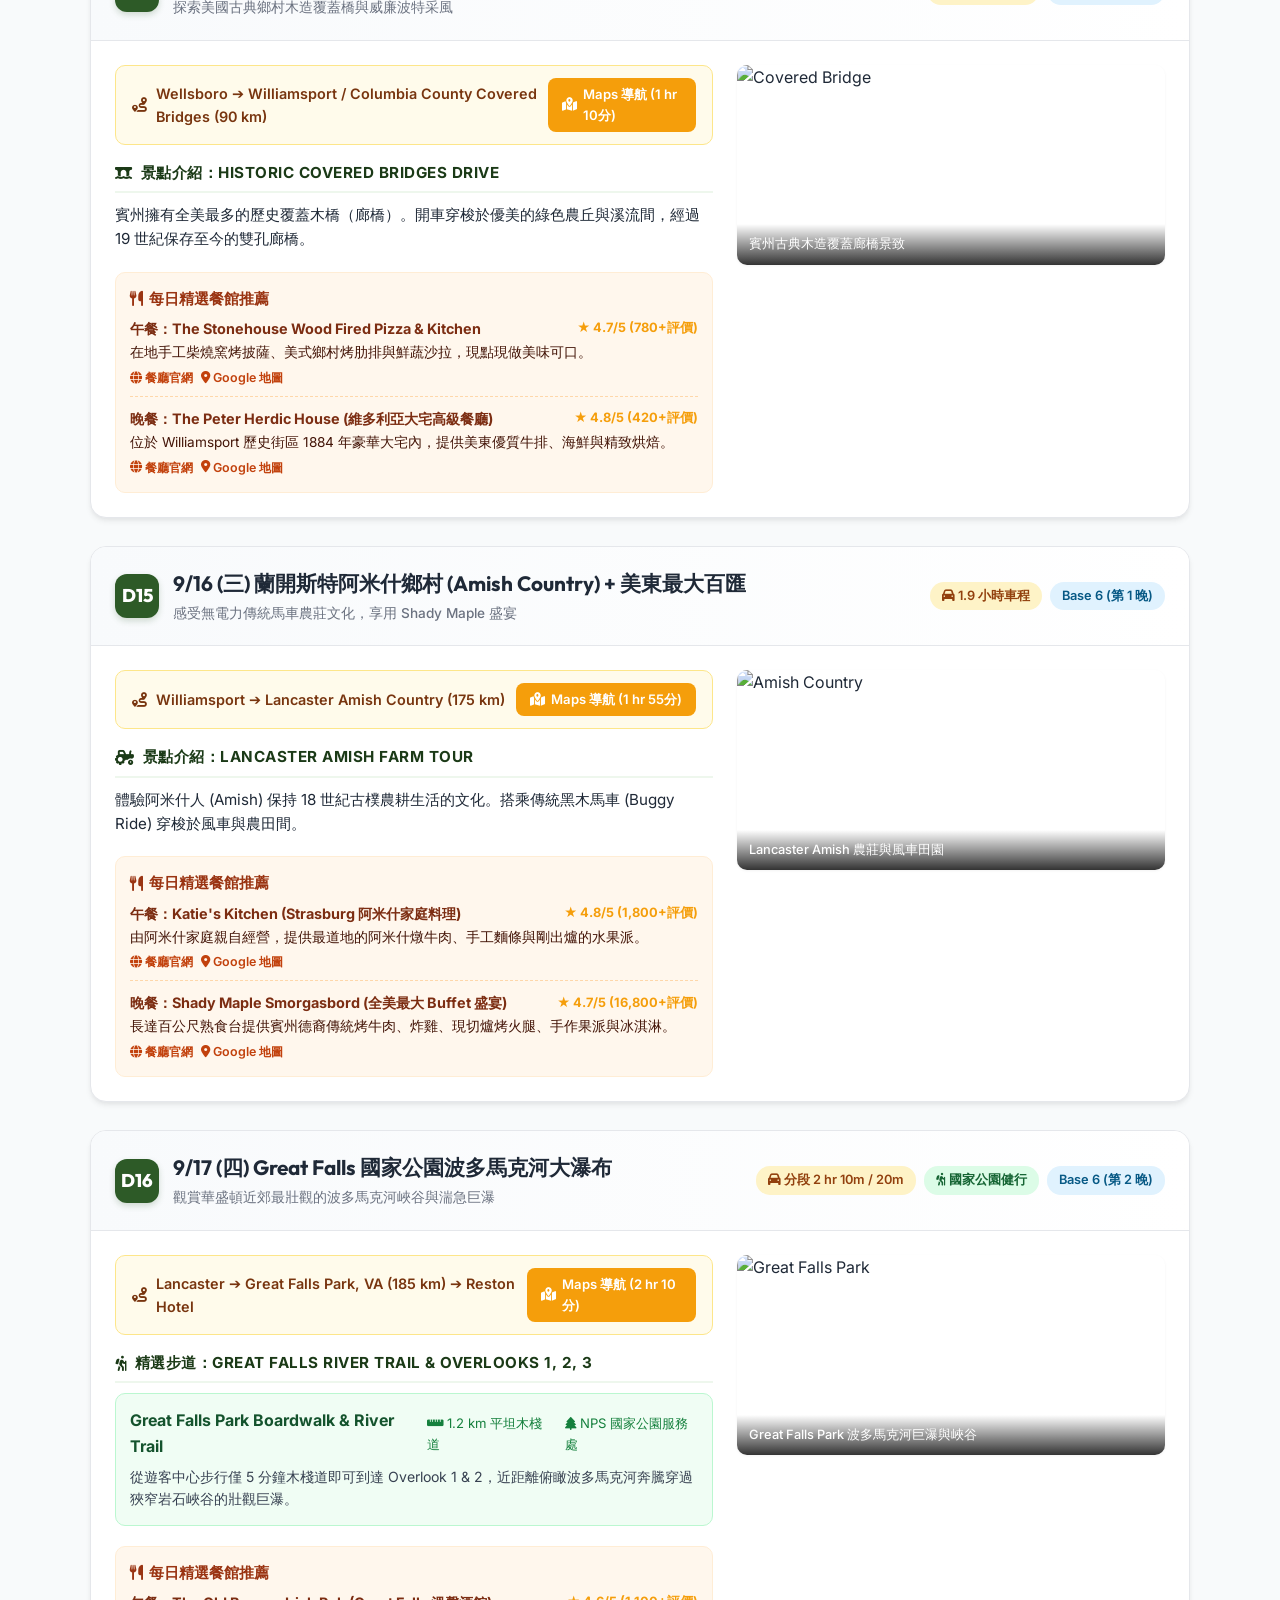
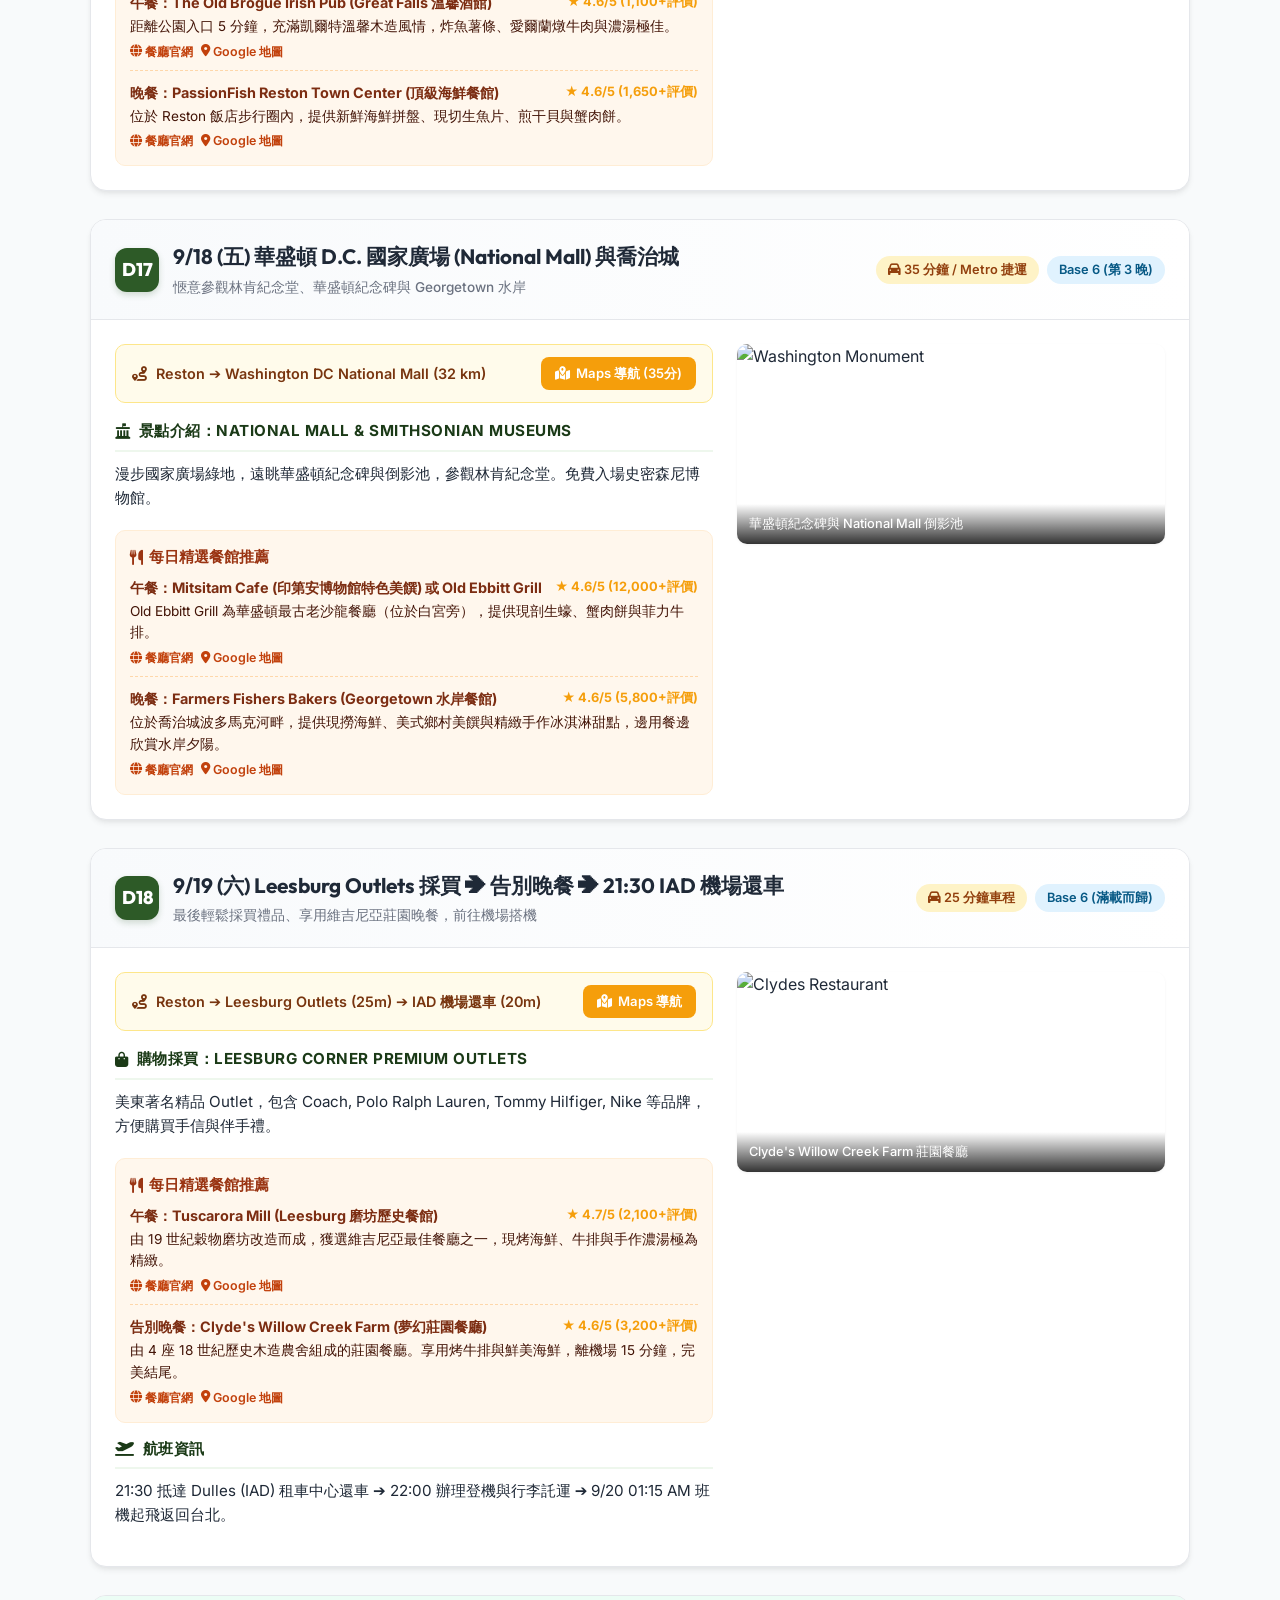
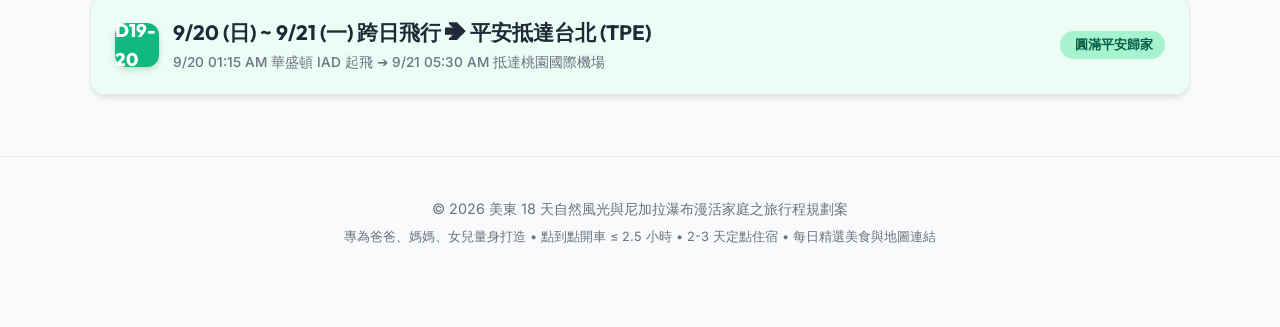
==== commit d9a34db3: "fix: 明確標註 Finger Lakes 位於 Upstate NY (紐約州上州/指湖區)" ====
--- a/index.html
+++ b/index.html
@@ -773,7 +773,7 @@
                 <div class="base-meta">
                     <span><i class="fa-solid fa-star" style="color:#f59e0b;"></i> 4.7/5.0</span>
                     <span><i class="fa-solid fa-dollar-sign" style="color:#10b981;"></i> $180-$260/晚</span>
-                    <span><i class="fa-solid fa-location-dot"></i> New York</span>
+                    <span><i class="fa-solid fa-location-dot"></i> Upstate NY (紐約州指湖區)</span>
                 </div>
             </div>
 
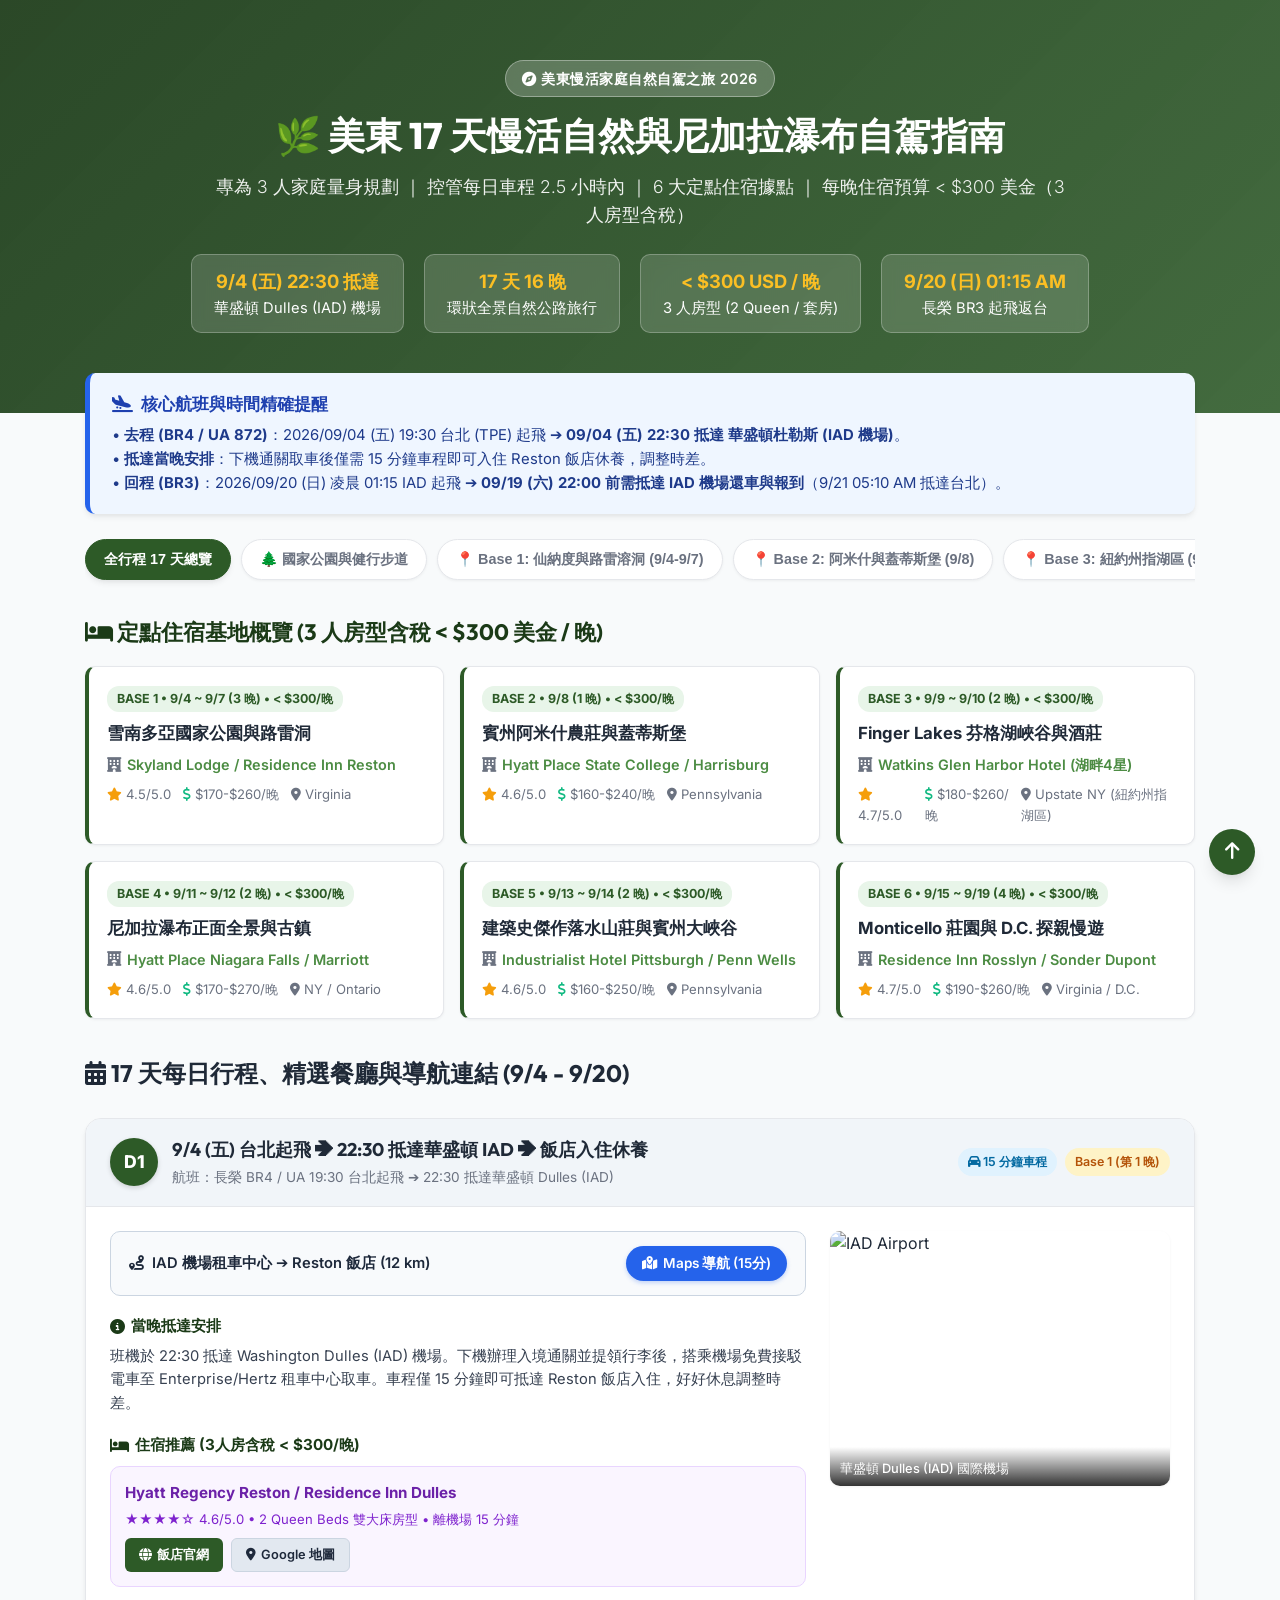
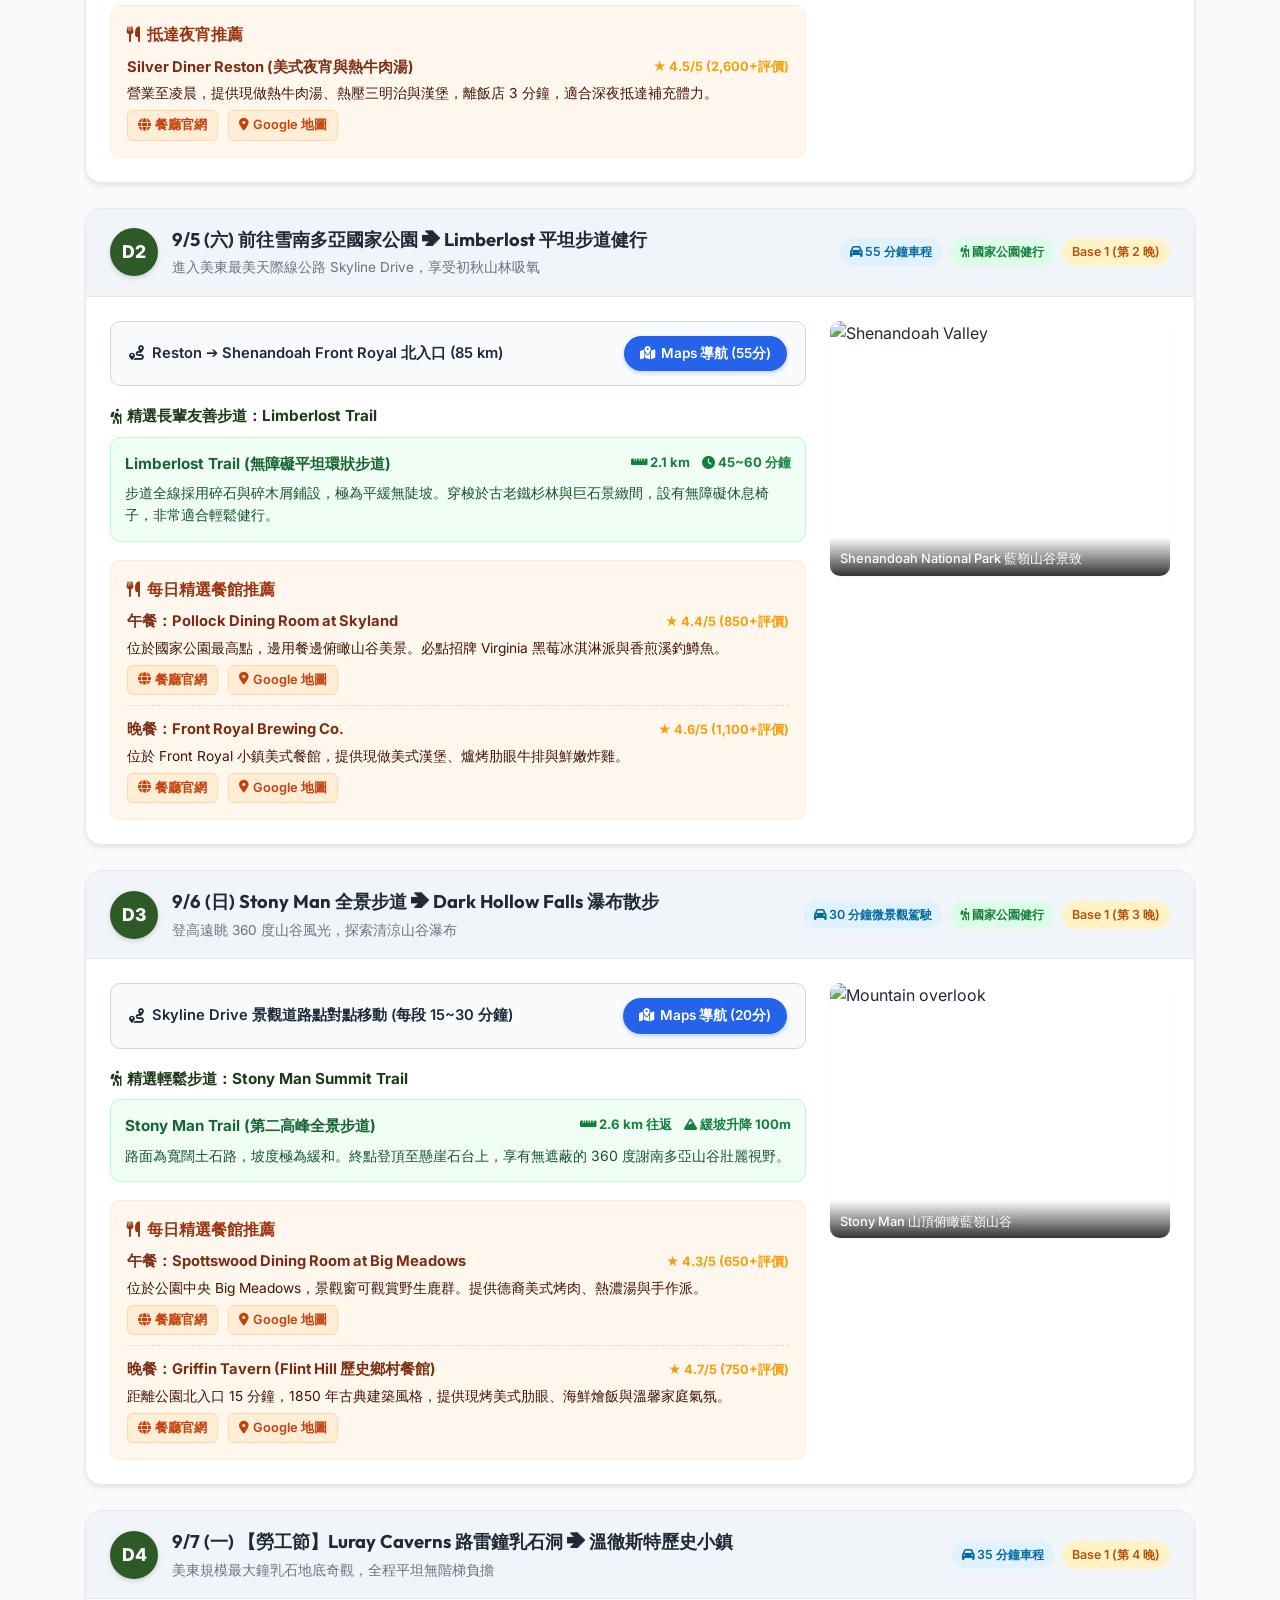
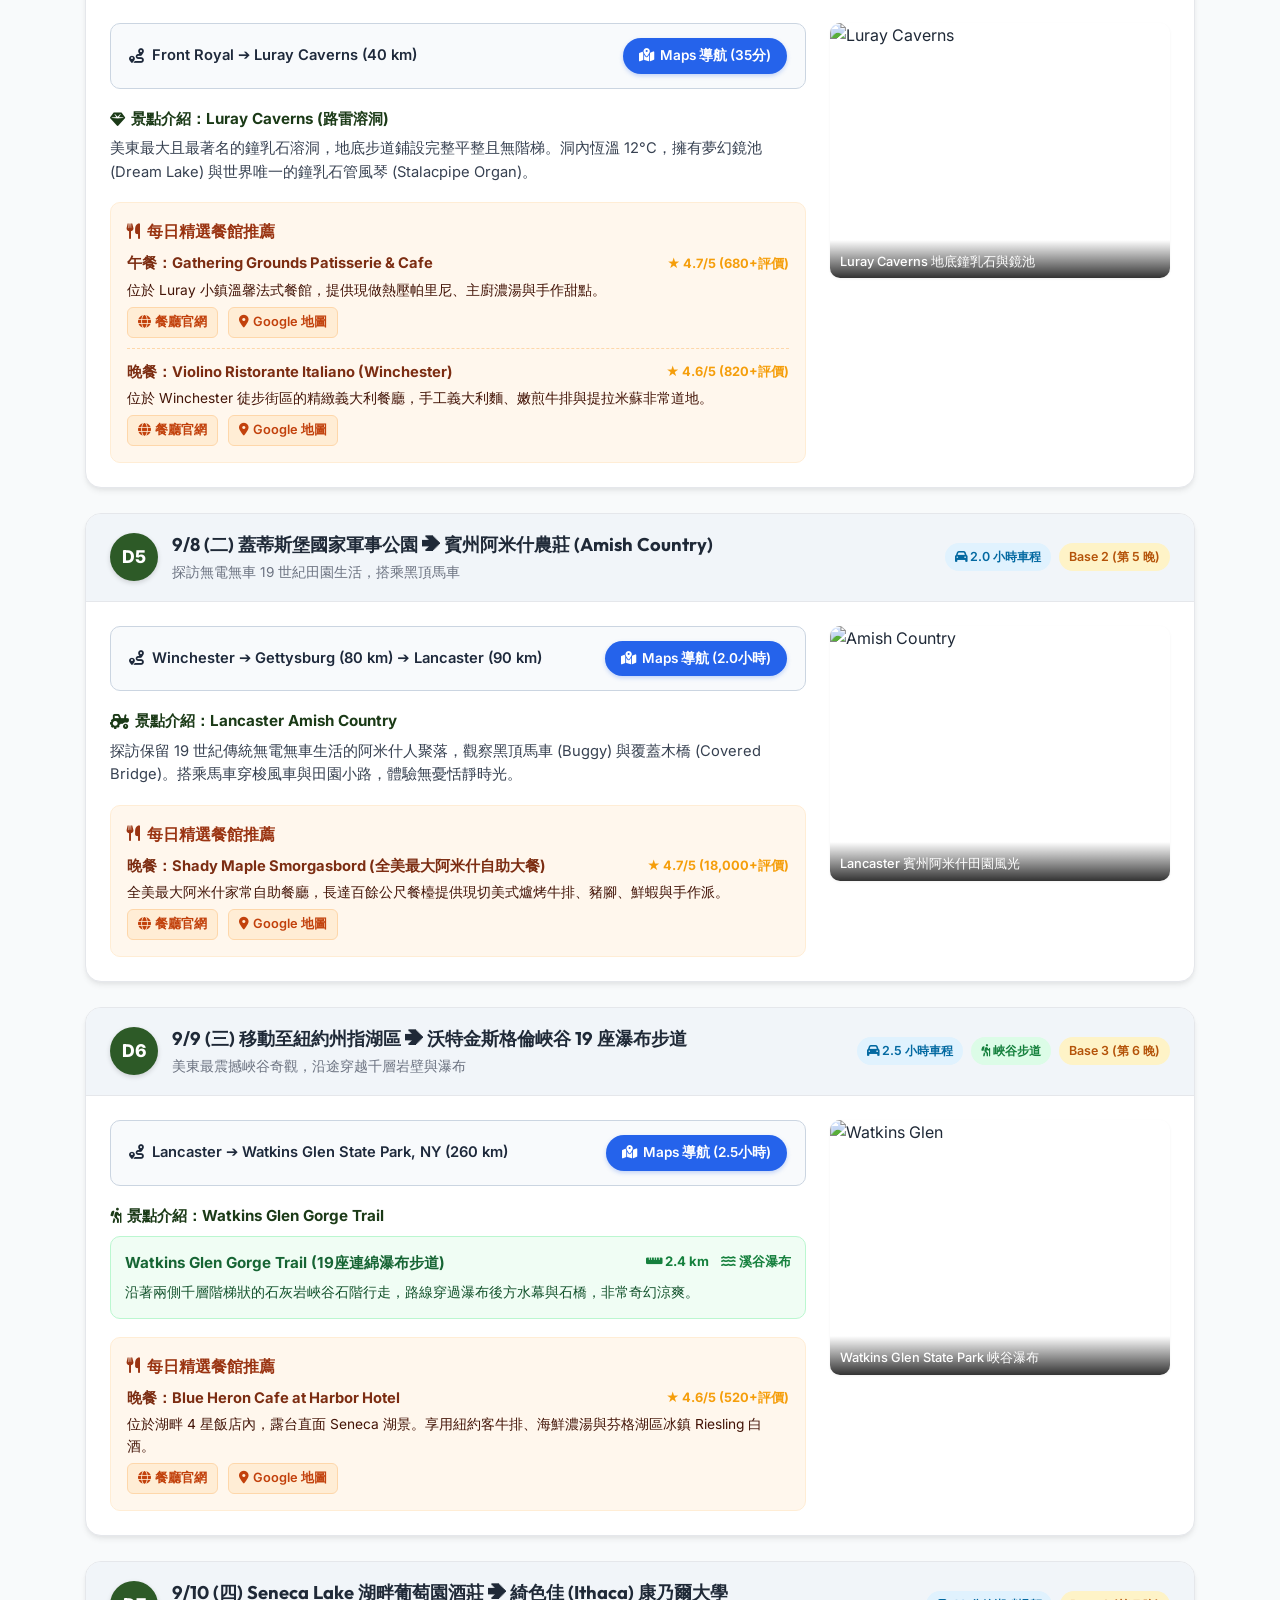
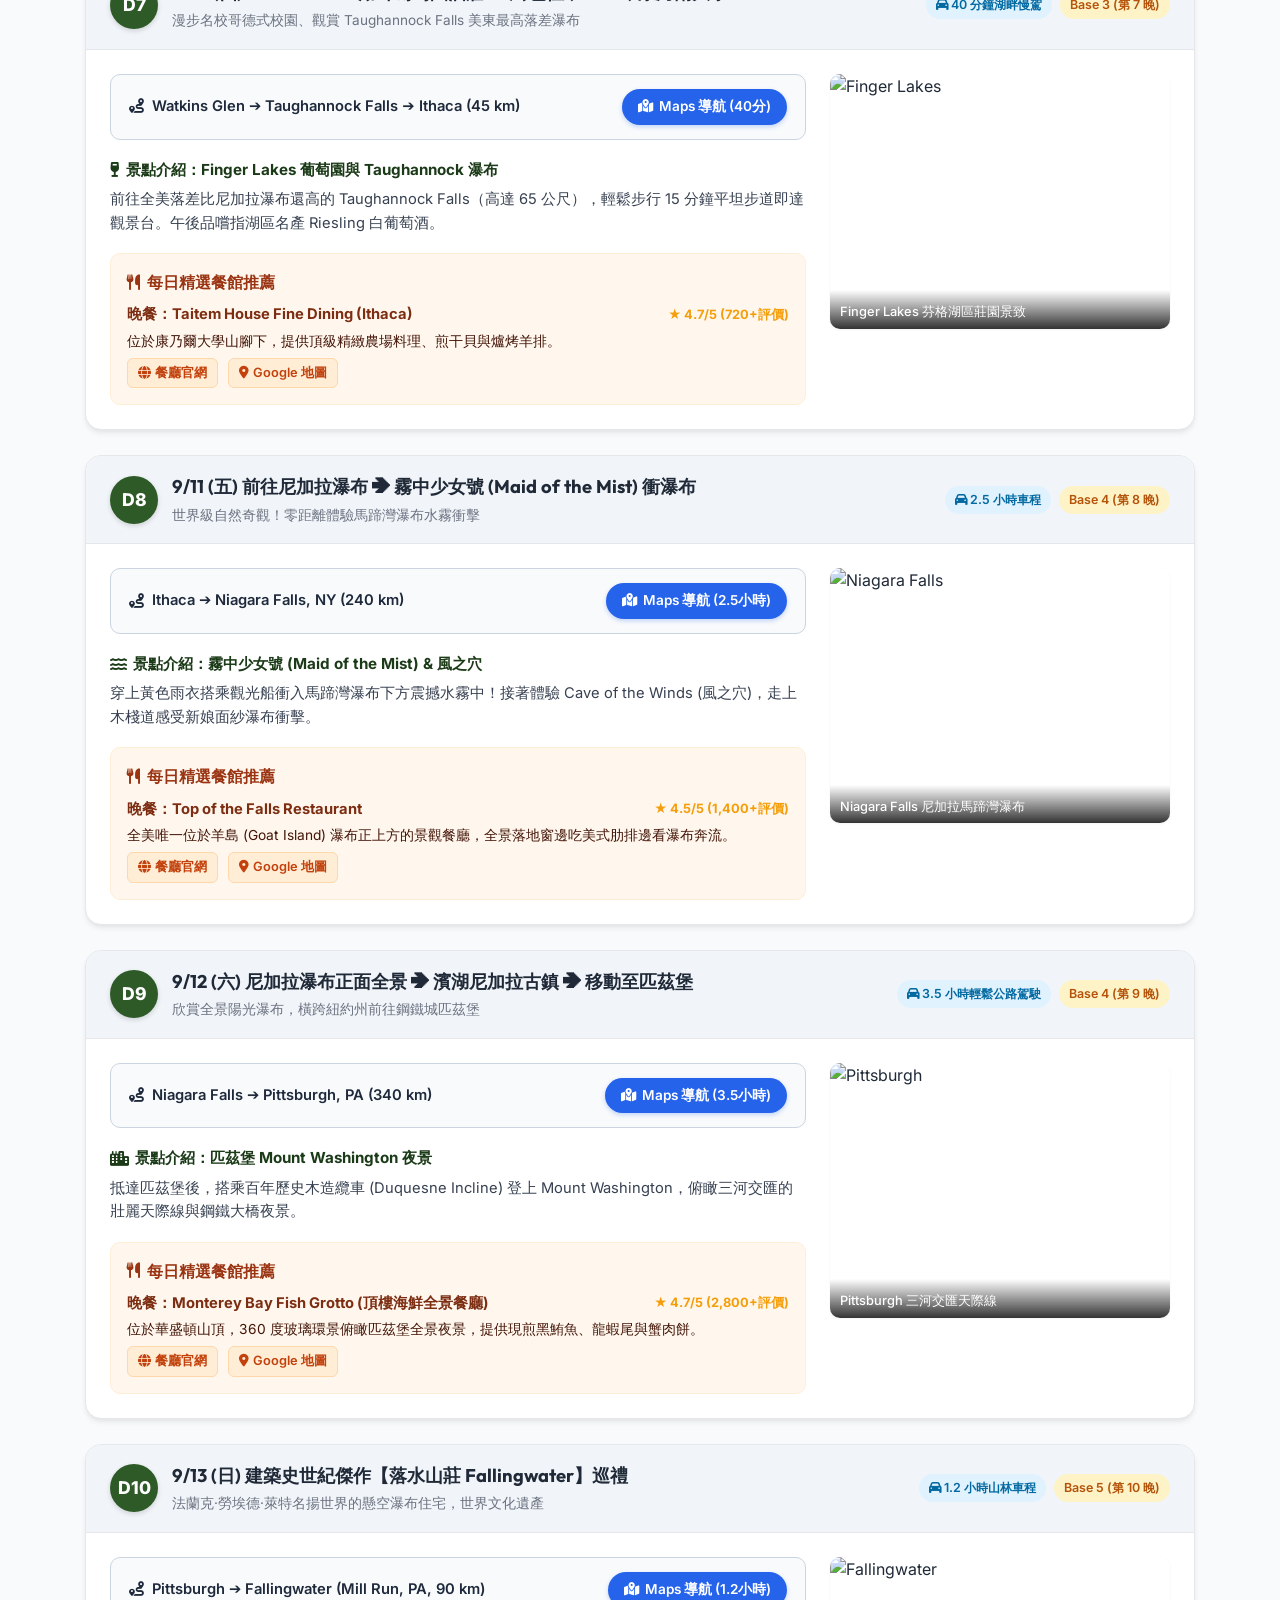
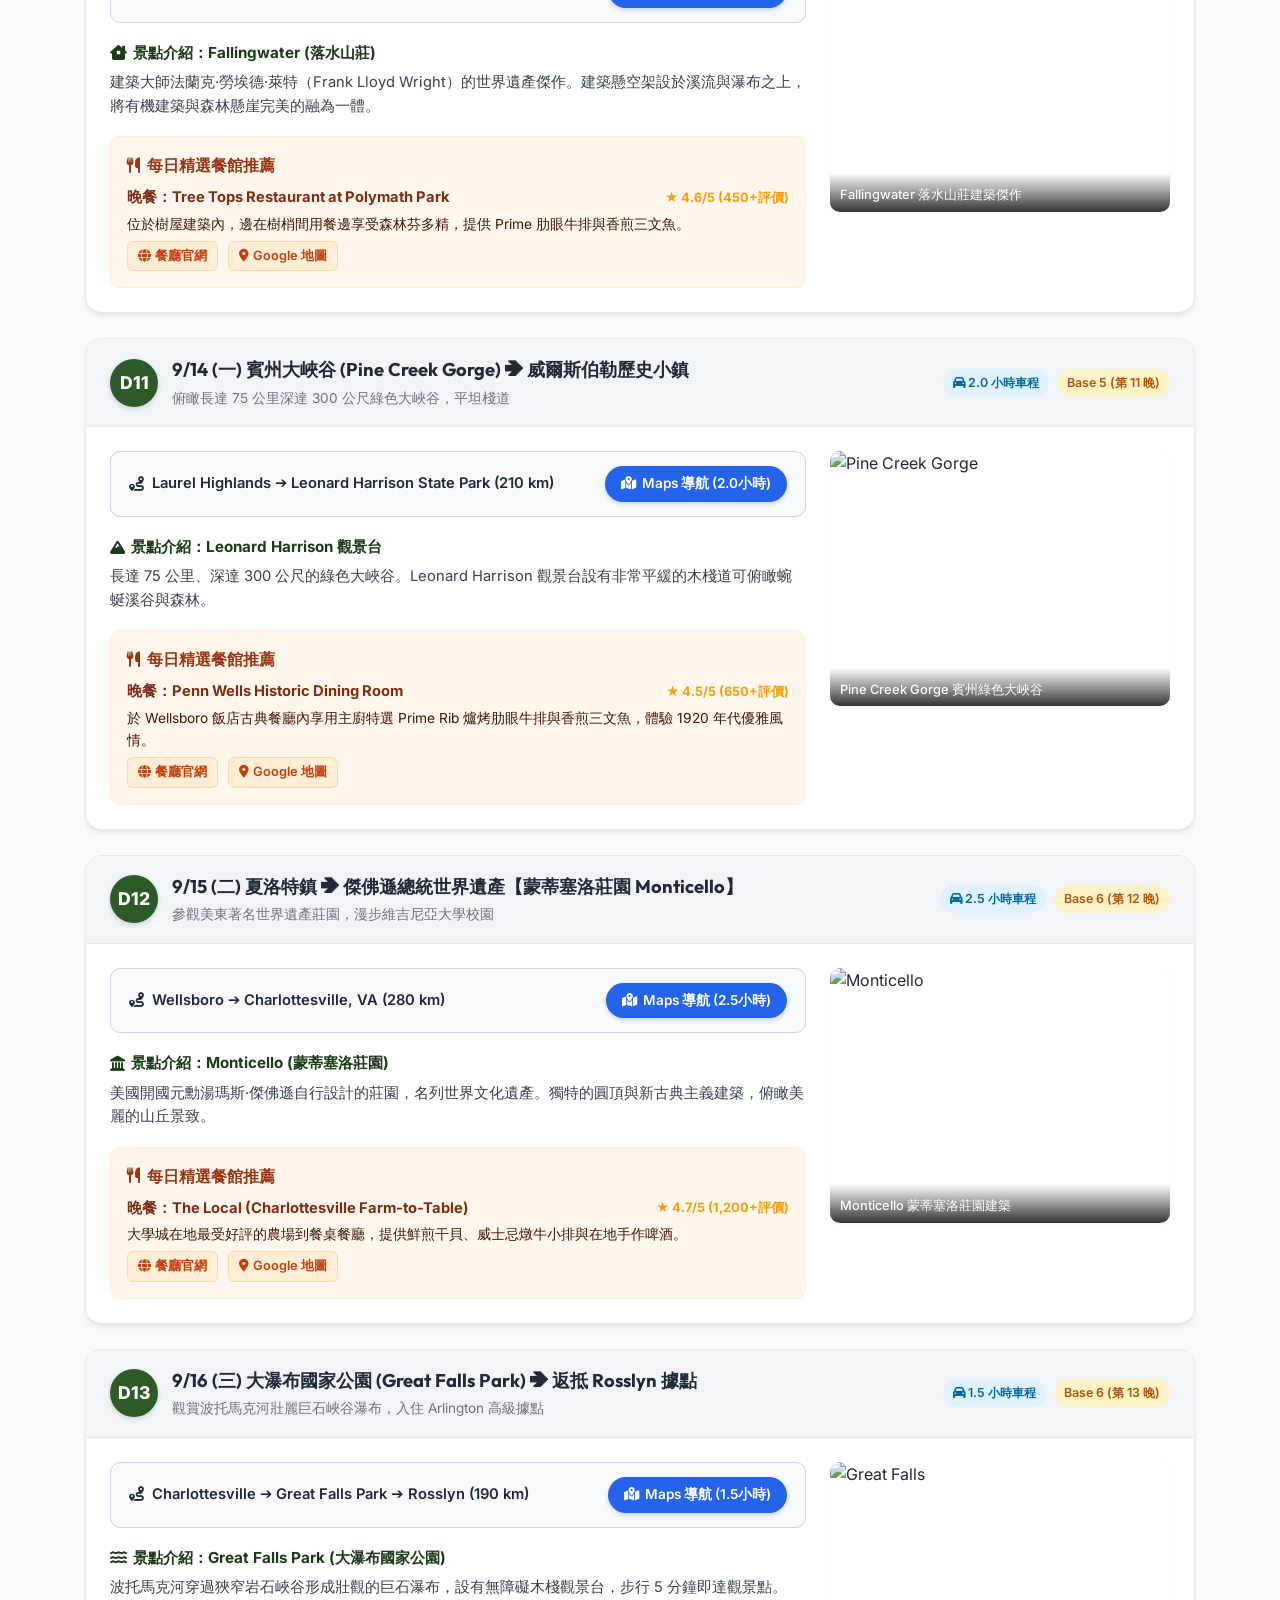
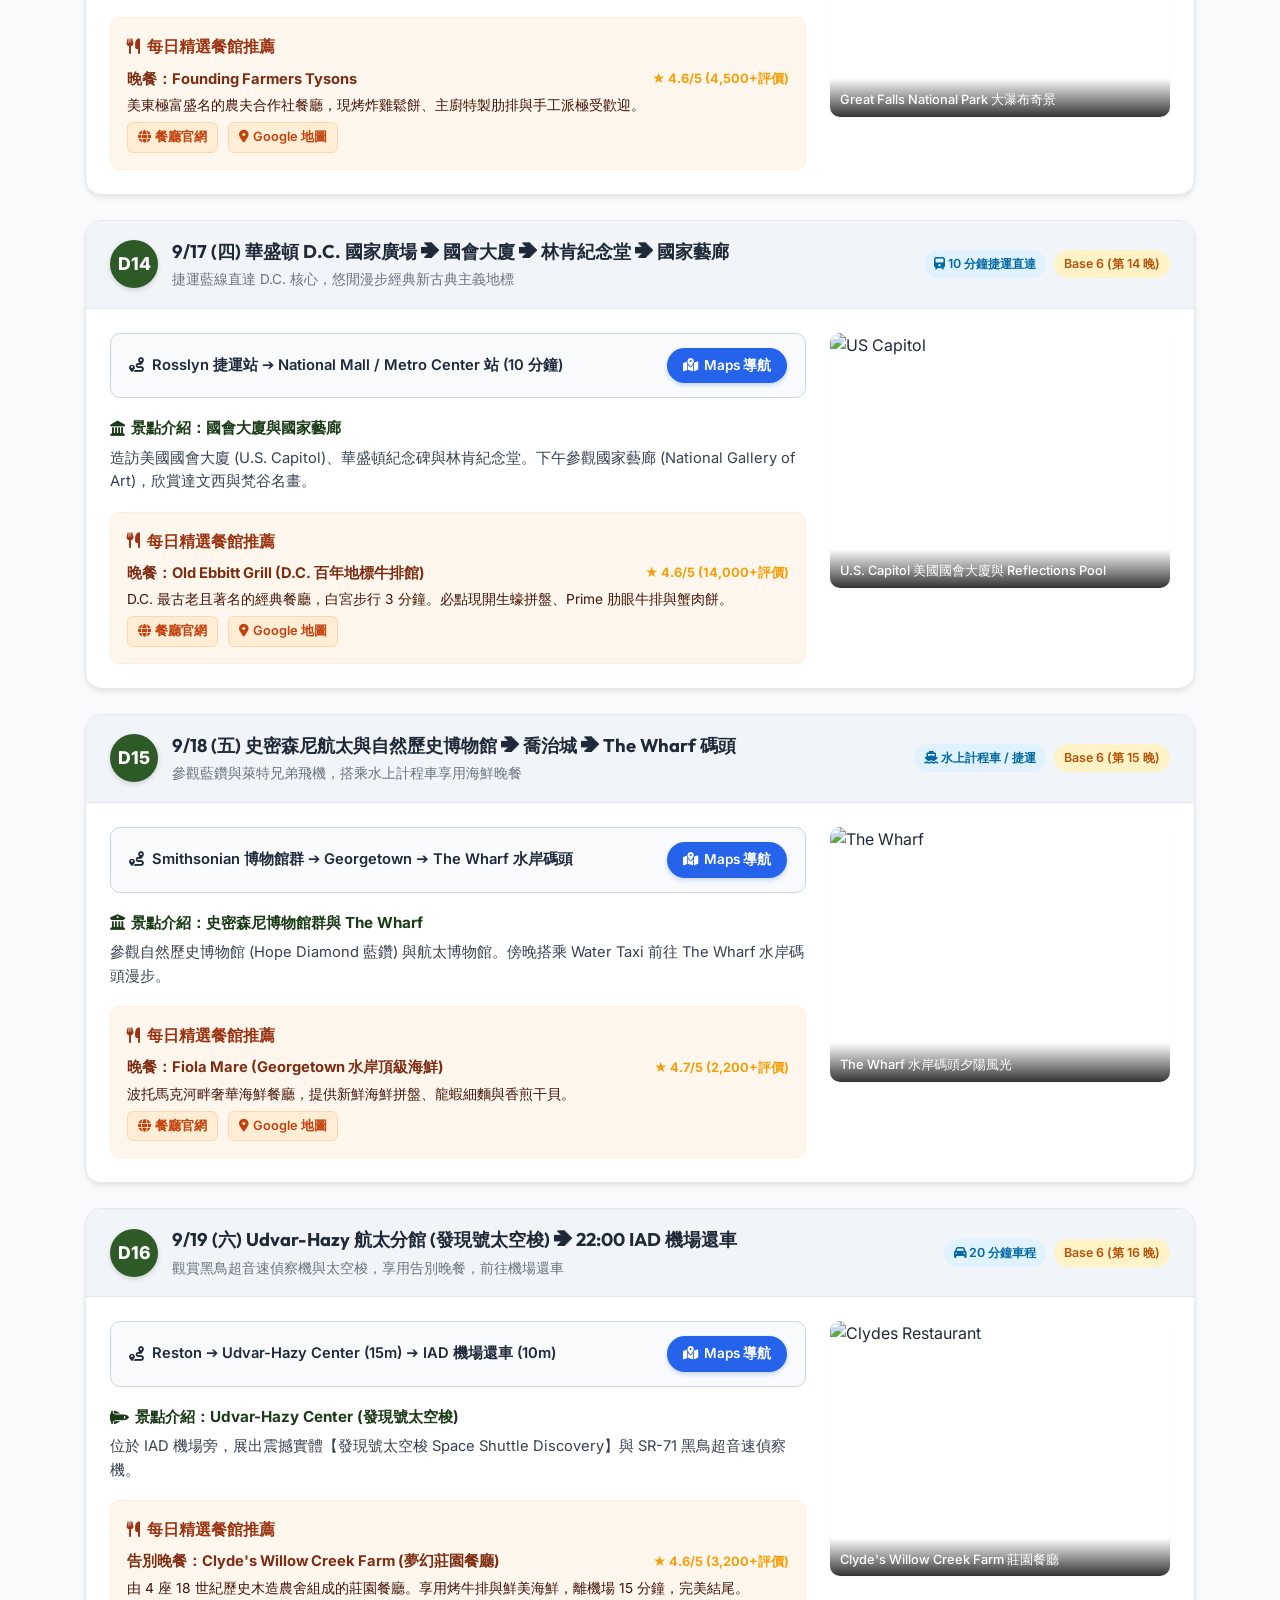
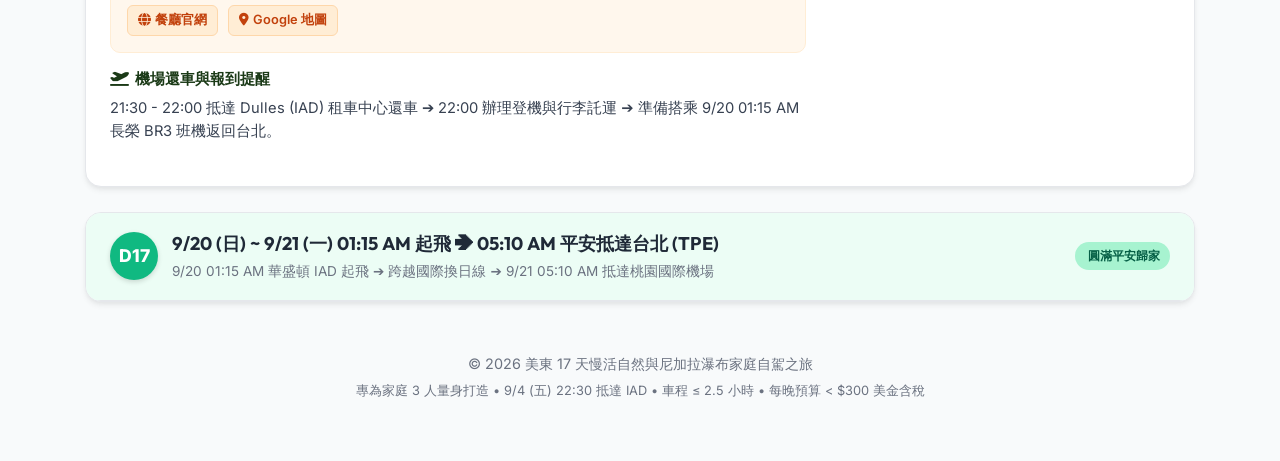
==== commit a54fcb3b: "fix: 修正抵達日期(9/4 22:30 IAD)與全部 17 天餐廳/住宿/路線 Google Maps API 導航連結" ====
--- a/index.html
+++ b/index.html
@@ -3,12 +3,12 @@
 <head>
     <meta charset="UTF-8">
     <meta name="viewport" content="width=device-width, initial-scale=1.0">
-    <title>2026 美東 18 天自然風光與尼加拉瀑布家庭自駕之旅</title>
+    <title>🌿 2026 美東 17 天慢活自然與尼加拉瀑布自駕指南 (9/4 - 9/20)</title>
     <!-- Google Fonts -->
     <link rel="preconnect" href="https://fonts.googleapis.com">
     <link rel="preconnect" href="https://fonts.gstatic.com" crossorigin>
     <link href="https://fonts.googleapis.com/css2?family=Inter:wght@300;400;500;600;700&family=Outfit:wght@400;500;600;700;800&display=swap" rel="stylesheet">
-    <!-- FontAwesome Font Icons -->
+    <!-- FontAwesome Icons -->
     <link rel="stylesheet" href="https://cdnjs.cloudflare.com/ajax/libs/font-awesome/6.4.0/css/all.min.css">
     
     <style>
@@ -52,7 +52,7 @@
         /* Hero Header */
         .hero {
             position: relative;
-            background: linear-gradient(135deg, rgba(27, 58, 23, 0.9) 0%, rgba(45, 90, 39, 0.85) 100%), 
+            background: linear-gradient(135deg, rgba(27, 58, 23, 0.93) 0%, rgba(45, 90, 39, 0.89) 100%), 
                         url('https://images.unsplash.com/photo-1542601906990-b4d3fb778b09?auto=format&fit=crop&w=1920&q=80') center/cover no-repeat;
             color: white;
             padding: 60px 20px 80px;
@@ -66,175 +66,157 @@
 
         .badge-tag {
             display: inline-block;
-            background: rgba(255, 255, 255, 0.2);
+            background: rgba(255, 255, 255, 0.22);
             backdrop-filter: blur(8px);
             padding: 6px 16px;
             border-radius: 20px;
             font-size: 0.9rem;
-            font-weight: 500;
+            font-weight: 600;
             letter-spacing: 0.5px;
             margin-bottom: 16px;
-            border: 1px solid rgba(255, 255, 255, 0.3);
+            border: 1px solid rgba(255, 255, 255, 0.35);
         }
 
         .hero h1 {
-            font-size: 2.6rem;
+            font-size: 2.3rem;
             font-weight: 800;
-            margin-bottom: 16px;
+            margin-bottom: 14px;
             line-height: 1.25;
         }
 
         .hero p {
+            font-size: 1.1rem;
+            opacity: 0.92;
+            max-width: 850px;
+            margin: 0 auto 24px;
+            font-weight: 300;
+        }
+
+        .hero-stats {
+            display: flex;
+            justify-content: center;
+            flex-wrap: wrap;
+            gap: 20px;
+            margin-top: 25px;
+        }
+
+        .stat-item {
+            background: rgba(255, 255, 255, 0.15);
+            backdrop-filter: blur(6px);
+            padding: 12px 22px;
+            border-radius: var(--radius-md);
+            border: 1px solid rgba(255, 255, 255, 0.25);
+            font-size: 0.92rem;
+        }
+
+        .stat-item strong {
+            display: block;
             font-size: 1.15rem;
-            max-width: 800px;
-            margin: 0 auto 28px;
-            opacity: 0.92;
-            font-weight: 300;
-        }
-
-        .stats-grid {
-            display: grid;
-            grid-template-columns: repeat(auto-fit, minmax(180px, 1fr));
-            gap: 16px;
-            max-width: 900px;
-            margin: 0 auto;
-        }
-
-        .stat-card {
-            background: rgba(255, 255, 255, 0.12);
-            backdrop-filter: blur(10px);
-            border: 1px solid rgba(255, 255, 255, 0.2);
-            padding: 16px;
-            border-radius: var(--radius-md);
-            text-align: center;
-        }
-
-        .stat-card i {
-            font-size: 1.4rem;
-            color: var(--accent-light);
-            margin-bottom: 8px;
-        }
-
-        .stat-card .val {
-            font-size: 1.1rem;
-            font-weight: 700;
-            display: block;
-        }
-
-        .stat-card .lbl {
-            font-size: 0.82rem;
-            opacity: 0.8;
-        }
-
-        /* Container */
+            color: #fbbf24;
+        }
+
+        /* Container & Layout */
         .main-container {
-            max-width: 1140px;
-            margin: -30px auto 0;
+            max-width: 1150px;
+            margin: -40px auto 0;
             padding: 0 20px;
             position: relative;
             z-index: 10;
         }
 
-        /* Navigation & Filters */
-        .controls-card {
+        .flight-alert {
+            background: #eff6ff;
+            border-left: 5px solid #2563eb;
+            padding: 18px 22px;
+            border-radius: var(--radius-md);
+            margin-bottom: 25px;
+            box-shadow: var(--shadow-md);
+        }
+
+        .flight-alert h4 {
+            color: #1e40af;
+            margin-bottom: 6px;
+            display: flex;
+            align-items: center;
+            gap: 8px;
+            font-size: 1.05rem;
+        }
+
+        /* Filter Navigation */
+        .filter-nav {
+            display: flex;
+            gap: 10px;
+            overflow-x: auto;
+            padding-bottom: 10px;
+            margin-bottom: 25px;
+        }
+
+        .filter-btn {
             background: var(--bg-card);
-            border-radius: var(--radius-lg);
-            padding: 20px 24px;
-            box-shadow: var(--shadow-lg);
-            margin-bottom: 30px;
-            border: 1px solid rgba(0,0,0,0.04);
-        }
-
-        .controls-title {
-            font-size: 1rem;
+            border: 1px solid var(--border-color);
+            padding: 10px 18px;
+            border-radius: 30px;
+            font-size: 0.9rem;
             font-weight: 600;
             color: var(--text-muted);
-            margin-bottom: 12px;
-            display: flex;
-            align-items: center;
-            gap: 8px;
-        }
-
-        .filter-buttons {
-            display: flex;
-            flex-wrap: wrap;
-            gap: 10px;
-        }
-
-        .filter-btn {
-            background: #f3f4f6;
-            border: none;
-            padding: 8px 18px;
-            border-radius: 20px;
-            font-size: 0.9rem;
-            font-weight: 500;
-            color: var(--text-main);
             cursor: pointer;
+            white-space: nowrap;
             transition: all 0.2s ease;
-            display: inline-flex;
-            align-items: center;
-            gap: 6px;
-        }
-
-        .filter-btn:hover {
-            background: #e5e7eb;
-        }
-
-        .filter-btn.active {
+            box-shadow: var(--shadow-sm);
+        }
+
+        .filter-btn:hover, .filter-btn.active {
             background: var(--primary);
             color: white;
-            box-shadow: 0 2px 8px rgba(45, 90, 39, 0.3);
-        }
-
-        /* Base Summary Bar */
+            border-color: var(--primary);
+            box-shadow: var(--shadow-md);
+        }
+
+        /* Accommodation Base Cards */
         .base-summary-grid {
             display: grid;
-            grid-template-columns: repeat(auto-fit, minmax(320px, 1fr));
-            gap: 20px;
-            margin-bottom: 40px;
+            grid-template-columns: repeat(auto-fit, minmax(300px, 1fr));
+            gap: 16px;
+            margin-bottom: 35px;
         }
 
         .base-card {
             background: var(--bg-card);
             border-radius: var(--radius-md);
-            padding: 20px;
-            box-shadow: var(--shadow-md);
-            border-left: 5px solid var(--primary);
-            transition: transform 0.2s ease;
-        }
-
-        .base-card:hover {
-            transform: translateY(-3px);
+            padding: 18px;
+            border: 1px solid var(--border-color);
+            border-left: 4px solid var(--primary);
+            box-shadow: var(--shadow-sm);
         }
 
         .base-badge {
-            background: #eef7ed;
-            color: var(--primary-dark);
             font-size: 0.78rem;
             font-weight: 700;
-            padding: 4px 10px;
+            color: var(--primary);
+            background: #e8f5e9;
+            padding: 3px 10px;
             border-radius: 12px;
             display: inline-block;
             margin-bottom: 8px;
         }
 
         .base-title {
-            font-size: 1.15rem;
+            font-size: 1.05rem;
             font-weight: 700;
+            color: var(--text-main);
             margin-bottom: 6px;
         }
 
         .base-hotel {
-            font-size: 0.92rem;
-            color: var(--text-main);
-            margin-bottom: 8px;
+            font-size: 0.9rem;
+            color: var(--text-muted);
             display: flex;
             align-items: center;
             gap: 6px;
         }
 
         .base-hotel a {
-            color: var(--primary);
+            color: var(--primary-light);
             text-decoration: none;
             font-weight: 600;
         }
@@ -244,47 +226,31 @@
         }
 
         .base-meta {
-            font-size: 0.85rem;
+            display: flex;
+            gap: 12px;
+            font-size: 0.82rem;
             color: var(--text-muted);
-            display: flex;
-            gap: 16px;
-        }
-
-        /* Itinerary Timeline */
+            margin-top: 8px;
+        }
+
+        /* Timeline & Daily Cards */
         .timeline-section {
-            margin-top: 20px;
-        }
-
-        .section-header {
-            display: flex;
-            justify-content: space-between;
-            align-items: center;
-            margin-bottom: 24px;
-        }
-
-        .section-header h2 {
-            font-size: 1.8rem;
-            color: var(--primary-dark);
-            font-weight: 700;
+            display: flex;
+            flex-direction: column;
+            gap: 25px;
         }
 
         .day-card {
             background: var(--bg-card);
             border-radius: var(--radius-lg);
+            border: 1px solid var(--border-color);
             box-shadow: var(--shadow-md);
-            margin-bottom: 28px;
             overflow: hidden;
-            border: 1px solid var(--border-color);
-            transition: box-shadow 0.25s ease;
-        }
-
-        .day-card:hover {
-            box-shadow: var(--shadow-lg);
         }
 
         .day-header {
-            background: linear-gradient(to right, #f8fafc, #ffffff);
-            padding: 20px 24px;
+            background: #f1f5f9;
+            padding: 16px 24px;
             border-bottom: 1px solid var(--border-color);
             display: flex;
             justify-content: space-between;
@@ -302,130 +268,116 @@
         .day-number {
             background: var(--primary);
             color: white;
-            width: 44px;
-            height: 44px;
-            border-radius: 12px;
+            font-weight: 800;
+            font-size: 1.1rem;
+            width: 48px;
+            height: 48px;
+            border-radius: 50%;
             display: flex;
             align-items: center;
             justify-content: center;
-            font-weight: 800;
+            box-shadow: 0 2px 5px rgba(0,0,0,0.15);
+        }
+
+        .day-title-wrap h3 {
             font-size: 1.15rem;
-            font-family: 'Outfit', sans-serif;
-            box-shadow: 0 3px 6px rgba(45, 90, 39, 0.2);
-        }
-
-        .day-title-wrap h3 {
-            font-size: 1.3rem;
             color: var(--text-main);
-            font-weight: 700;
         }
 
         .day-title-wrap .sub-date {
             font-size: 0.85rem;
             color: var(--text-muted);
-            font-weight: 500;
+            font-weight: 400;
         }
 
         .day-tags {
             display: flex;
             gap: 8px;
-            flex-wrap: wrap;
         }
 
         .tag {
-            padding: 4px 12px;
+            font-size: 0.78rem;
+            padding: 4px 10px;
             border-radius: 14px;
-            font-size: 0.8rem;
             font-weight: 600;
         }
 
-        .tag-drive {
-            background: #fef3c7;
-            color: #92400e;
-        }
-
-        .tag-hike {
-            background: #dcfce7;
-            color: #166534;
-        }
-
-        .tag-base {
-            background: #e0f2fe;
-            color: #075985;
-        }
-
-        /* Day Body Layout */
+        .tag-drive { background: #e0f2fe; color: #0369a1; }
+        .tag-hike { background: #dcfce7; color: #15803d; }
+        .tag-base { background: #fef3c7; color: #b45309; }
+
         .day-body {
             padding: 24px;
             display: grid;
-            grid-template-columns: 1.4fr 1fr;
+            grid-template-columns: 1fr 340px;
             gap: 24px;
         }
 
-        @media (max-width: 868px) {
+        @media (max-width: 900px) {
             .day-body {
                 grid-template-columns: 1fr;
             }
         }
 
+        .drive-box {
+            background: #f8fafc;
+            border: 1px solid #cbd5e1;
+            border-radius: var(--radius-md);
+            padding: 14px 18px;
+            margin-bottom: 18px;
+            display: flex;
+            justify-content: space-between;
+            align-items: center;
+            flex-wrap: wrap;
+            gap: 12px;
+        }
+
+        .drive-info {
+            font-size: 0.92rem;
+            color: #1e293b;
+            font-weight: 600;
+            display: flex;
+            align-items: center;
+            gap: 8px;
+        }
+
+        .maps-btn {
+            background: #2563eb;
+            color: white;
+            padding: 7px 16px;
+            border-radius: 20px;
+            font-size: 0.85rem;
+            font-weight: 600;
+            text-decoration: none;
+            display: inline-flex;
+            align-items: center;
+            gap: 6px;
+            transition: background 0.2s;
+            box-shadow: 0 2px 4px rgba(37,99,235,0.25);
+        }
+
+        .maps-btn:hover {
+            background: #1d4ed8;
+        }
+
         .info-block {
-            margin-bottom: 20px;
-        }
-
-        .info-block:last-child {
-            margin-bottom: 0;
+            margin-bottom: 18px;
         }
 
         .block-title {
             font-size: 0.95rem;
             font-weight: 700;
             color: var(--primary-dark);
-            text-transform: uppercase;
-            letter-spacing: 0.5px;
-            margin-bottom: 10px;
-            display: flex;
-            align-items: center;
-            gap: 8px;
-            border-bottom: 2px solid #eef7ed;
-            padding-bottom: 6px;
-        }
-
-        .drive-box {
-            background: #fffbeb;
-            border: 1px solid #fde68a;
-            border-radius: var(--radius-md);
-            padding: 12px 16px;
-            margin-bottom: 16px;
-            display: flex;
-            align-items: center;
-            justify-content: space-between;
-        }
-
-        .drive-info {
-            display: flex;
-            align-items: center;
-            gap: 10px;
-            font-size: 0.9rem;
-            color: #78350f;
-            font-weight: 600;
-        }
-
-        .maps-btn {
-            background: #f59e0b;
-            color: white;
-            padding: 6px 14px;
-            border-radius: 8px;
-            text-decoration: none;
-            font-size: 0.82rem;
-            font-weight: 600;
-            display: inline-flex;
+            margin-bottom: 6px;
+            display: flex;
             align-items: center;
             gap: 6px;
-            transition: background 0.2s ease;
-        }
-
-        .maps-btn:hover {
-            background: #d97706;
+        }
+
+        .spot-description {
+            font-size: 0.92rem;
+            color: #374151;
+            line-height: 1.6;
         }
 
         .hike-card {
@@ -433,77 +385,66 @@
             border: 1px solid #bbf7d0;
             border-radius: var(--radius-md);
             padding: 14px;
-            margin-bottom: 14px;
+            margin-top: 8px;
         }
 
         .hike-head {
             display: flex;
             justify-content: space-between;
-            align-items: center;
+            font-weight: 700;
+            color: #166534;
+            font-size: 0.95rem;
             margin-bottom: 6px;
         }
 
-        .hike-name {
-            font-weight: 700;
-            color: #14532d;
-            font-size: 1rem;
-        }
-
         .hike-meta {
+            display: flex;
+            gap: 12px;
             font-size: 0.82rem;
             color: #15803d;
-            display: flex;
-            gap: 12px;
         }
 
         .hike-desc {
             font-size: 0.88rem;
-            color: #374151;
-            margin-top: 6px;
-        }
-
-        .spot-description {
-            font-size: 0.95rem;
-            color: var(--text-main);
-            margin-bottom: 14px;
-        }
-
+            color: #14532d;
+        }
+
+        /* Hotel Info Card */
         .hotel-info-card {
-            background: #f8fafc;
-            border: 1px solid #e2e8f0;
+            background: #faf5ff;
+            border: 1px solid #e9d5ff;
             border-radius: var(--radius-md);
             padding: 14px;
+            margin-top: 8px;
         }
 
         .hotel-name {
             font-weight: 700;
-            font-size: 1rem;
-            color: var(--text-main);
-            margin-bottom: 4px;
+            color: #6b21a8;
+            font-size: 0.95rem;
         }
 
         .rating-stars {
-            color: #f59e0b;
-            font-size: 0.85rem;
-            margin-bottom: 6px;
+            font-size: 0.82rem;
+            color: #7e22ce;
+            margin: 4px 0 8px;
         }
 
         .hotel-links {
             display: flex;
-            gap: 10px;
-            margin-top: 10px;
+            gap: 8px;
             flex-wrap: wrap;
         }
 
         .link-btn {
             font-size: 0.8rem;
-            padding: 5px 12px;
+            padding: 6px 14px;
             border-radius: 6px;
             text-decoration: none;
             font-weight: 600;
             display: inline-flex;
             align-items: center;
-            gap: 4px;
+            gap: 5px;
         }
 
         .link-btn-official {
@@ -517,7 +458,8 @@
 
         .link-btn-maps {
             background: #e2e8f0;
-            color: #334155;
+            color: #1e293b;
+            border: 1px solid #cbd5e1;
         }
 
         .link-btn-maps:hover {
@@ -528,23 +470,23 @@
             background: #fff7ed;
             border: 1px solid #ffedd5;
             border-radius: var(--radius-md);
-            padding: 14px;
-            margin-top: 14px;
+            padding: 16px;
+            margin-top: 16px;
         }
 
         .dining-title {
             font-weight: 700;
             color: #9a3412;
-            font-size: 0.95rem;
-            margin-bottom: 6px;
+            font-size: 0.98rem;
+            margin-bottom: 8px;
             display: flex;
             align-items: center;
             gap: 6px;
         }
 
         .dining-item {
-            margin-bottom: 10px;
-            padding-bottom: 8px;
+            margin-bottom: 12px;
+            padding-bottom: 10px;
             border-bottom: 1px dashed #fed7aa;
         }
 
@@ -557,36 +499,43 @@
         .dining-name {
             font-weight: 700;
             color: #7c2d12;
-            font-size: 0.9rem;
+            font-size: 0.92rem;
             display: flex;
             justify-content: space-between;
             align-items: center;
+            flex-wrap: wrap;
+            gap: 6px;
         }
 
         .dining-desc {
-            font-size: 0.85rem;
+            font-size: 0.86rem;
             color: #431407;
-            margin-top: 2px;
+            margin: 3px 0 6px;
         }
 
         .dining-links {
             display: flex;
-            gap: 8px;
-            margin-top: 4px;
+            gap: 10px;
+            flex-wrap: wrap;
         }
 
         .dining-link {
             color: #c2410c;
-            font-size: 0.78rem;
+            background: #ffedd5;
+            padding: 4px 10px;
+            border-radius: 6px;
+            font-size: 0.8rem;
             font-weight: 600;
             text-decoration: none;
             display: inline-flex;
             align-items: center;
-            gap: 3px;
+            gap: 4px;
+            border: 1px solid #fed7aa;
         }
 
         .dining-link:hover {
-            text-decoration: underline;
+            background: #fed7aa;
+            text-decoration: none;
         }
 
         /* Image Side Gallery */
@@ -600,8 +549,8 @@
             position: relative;
             border-radius: var(--radius-md);
             overflow: hidden;
-            height: 200px;
             box-shadow: var(--shadow-sm);
+            aspect-ratio: 4/3;
         }
 
         .gallery-img-container img {
@@ -620,58 +569,43 @@
             bottom: 0;
             left: 0;
             right: 0;
-            background: linear-gradient(to top, rgba(0,0,0,0.8), transparent);
+            background: linear-gradient(transparent, rgba(0,0,0,0.8));
             color: white;
-            padding: 10px 12px;
             font-size: 0.8rem;
+            padding: 12px 10px 6px;
             font-weight: 500;
         }
 
-        /* Footer */
+        /* Floating Top */
+        .floating-top {
+            position: fixed;
+            bottom: 25px;
+            right: 25px;
+            background: var(--primary);
+            color: white;
+            width: 46px;
+            height: 46px;
+            border-radius: 50%;
+            border: none;
+            box-shadow: var(--shadow-lg);
+            cursor: pointer;
+            display: flex;
+            align-items: center;
+            justify-content: center;
+            font-size: 1.2rem;
+            z-index: 100;
+            transition: background 0.2s;
+        }
+
+        .floating-top:hover {
+            background: var(--primary-dark);
+        }
+
         .site-footer {
             text-align: center;
-            padding: 40px 20px 20px;
+            margin-top: 50px;
             color: var(--text-muted);
             font-size: 0.9rem;
-            border-top: 1px solid var(--border-color);
-            margin-top: 60px;
-        }
-
-        .site-footer a {
-            color: var(--primary);
-            text-decoration: none;
-        }
-
-        /* Floating Nav Button */
-        .floating-top {
-            position: fixed;
-            bottom: 24px;
-            right: 24px;
-            background: var(--primary);
-            color: white;
-            width: 48px;
-            height: 48px;
-            border-radius: 50%;
-            display: flex;
-            align-items: center;
-            justify-content: center;
-            box-shadow: 0 4px 12px rgba(0,0,0,0.25);
-            cursor: pointer;
-            border: none;
-            z-index: 100;
-            transition: all 0.2s ease;
-        }
-
-        .floating-top:hover {
-            background: var(--primary-dark);
-            transform: translateY(-2px);
-        }
-
-        /* Print styles */
-        @media print {
-            .hero { padding: 20px; }
-            .controls-card, .floating-top { display: none; }
-            .day-card { break-inside: avoid; }
         }
     </style>
 </head>
@@ -680,81 +614,82 @@
     <!-- Hero Header -->
     <header class="hero">
         <div class="hero-container">
-            <span class="badge-tag"><i class="fa-solid fa-plane-arrival"></i> 2026/09/02 ~ 09/21 家庭自駕專屬規劃</span>
-            <h1>美東 18 天自然風光與尼加拉瀑布漫活之旅</h1>
-            <p>專為爸媽與女兒規劃：大自然絕景、雪南多亞與 5 大州立公園輕鬆健行、尼加拉瀑布正面景觀、定點 2-3 天放鬆住宿，每日皆提供特選餐館與 Google 地圖連結。</p>
+            <span class="badge-tag"><i class="fa-solid fa-compass"></i> 美東慢活家庭自然自駕之旅 2026</span>
+            <h1>🌿 美東 17 天慢活自然與尼加拉瀑布自駕指南</h1>
+            <p>專為 3 人家庭量身規劃 ｜ 控管每日車程 2.5 小時內 ｜ 6 大定點住宿據點 ｜ 每晚住宿預算 < $300 美金（3人房型含稅）</p>
             
-            <div class="stats-grid">
-                <div class="stat-card">
-                    <i class="fa-solid fa-users"></i>
-                    <span class="val">3 人溫馨同行</span>
-                    <span class="lbl">爸爸、媽媽、女兒 (全程開車)</span>
-                </div>
-                <div class="stat-card">
-                    <i class="fa-solid fa-route"></i>
-                    <span class="val">&le; 2.5 小時/腿</span>
-                    <span class="lbl">點到點輕鬆駕駛不疲勞</span>
-                </div>
-                <div class="stat-card">
-                    <i class="fa-solid fa-hotel"></i>
-                    <span class="val">5 大定點基地</span>
-                    <span class="lbl">每 2~3 天換一次住宿</span>
-                </div>
-                <div class="stat-card">
-                    <i class="fa-solid fa-utensils"></i>
-                    <span class="val">每日精選美食</span>
-                    <span class="lbl">每日皆附餐廳推薦與連結</span>
+            <div class="hero-stats">
+                <div class="stat-item">
+                    <strong>9/4 (五) 22:30 抵達</strong>
+                    <span>華盛頓 Dulles (IAD) 機場</span>
+                </div>
+                <div class="stat-item">
+                    <strong>17 天 16 晚</strong>
+                    <span>環狀全景自然公路旅行</span>
+                </div>
+                <div class="stat-item">
+                    <strong>< $300 USD / 晚</strong>
+                    <span>3 人房型 (2 Queen / 套房)</span>
+                </div>
+                <div class="stat-item">
+                    <strong>9/20 (日) 01:15 AM</strong>
+                    <span>長榮 BR3 起飛返台</span>
                 </div>
             </div>
         </div>
     </header>
 
+    <!-- Main Container -->
     <main class="main-container">
-
-        <!-- Control Bar & Filter -->
-        <div class="controls-card">
-            <div class="controls-title">
-                <i class="fa-solid fa-filter"></i> 快速篩選分類與住宿基地
-            </div>
-            <div class="filter-buttons">
-                <button class="filter-btn active" onclick="filterItinerary('all')"><i class="fa-solid fa-globe"></i> 全部 18 天行程</button>
-                <button class="filter-btn" onclick="filterItinerary('hike')"><i class="fa-solid fa-person-hiking"></i> 國家公園輕鬆健行日</button>
-                <button class="filter-btn" onclick="filterItinerary('niagara')"><i class="fa-solid fa-water"></i> 尼加拉瀑布焦點</button>
-                <button class="filter-btn" onclick="filterItinerary('base1')"><i class="fa-solid fa-mountain"></i> Base 1: 雪南多亞 (9/2-9/5)</button>
-                <button class="filter-btn" onclick="filterItinerary('base2')"><i class="fa-solid fa-tree"></i> Base 2: 賓州綠意中繼 (9/6-9/7)</button>
-                <button class="filter-btn" onclick="filterItinerary('base3')"><i class="fa-solid fa-water"></i> Base 3: 芬格湖區 (9/8-9/10)</button>
-                <button class="filter-btn" onclick="filterItinerary('base4')"><i class="fa-solid fa-cloud-rain"></i> Base 4: 尼加拉瀑布 (9/11-9/13)</button>
-                <button class="filter-btn" onclick="filterItinerary('base5')"><i class="fa-solid fa-compass"></i> Base 5: 賓州大峽谷 (9/14-9/15)</button>
-                <button class="filter-btn" onclick="filterItinerary('base6')"><i class="fa-solid fa-city"></i> Base 6: 阿米什與D.C. (9/16-9/19)</button>
-            </div>
+        
+        <!-- Flight Alert Banner -->
+        <div class="flight-alert">
+            <h4><i class="fa-solid fa-plane-arrival"></i> 核心航班與時間精確提醒</h4>
+            <p style="font-size: 0.93rem; color: #1e3a8a; line-height: 1.6;">
+                • <strong>去程 (BR4 / UA 872)</strong>：2026/09/04 (五) 19:30 台北 (TPE) 起飛 ➔ <strong>09/04 (五) 22:30 抵達 華盛頓杜勒斯 (IAD 機場)</strong>。<br>
+                • <strong>抵達當晚安排</strong>：下機通關取車後僅需 15 分鐘車程即可入住 Reston 飯店休養，調整時差。<br>
+                • <strong>回程 (BR3)</strong>：2026/09/20 (日) 凌晨 01:15 IAD 起飛 ➔ <strong>09/19 (六) 22:00 前需抵達 IAD 機場還車與報到</strong>（9/21 05:10 AM 抵達台北）。
+            </p>
         </div>
 
-        <!-- 5 Accommodation Bases Overview -->
+        <!-- Filter Navigation -->
+        <div class="filter-nav">
+            <button class="filter-btn active" onclick="filterItinerary('all')">全行程 17 天總覽</button>
+            <button class="filter-btn" onclick="filterItinerary('hike')">🌲 國家公園與健行步道</button>
+            <button class="filter-btn" onclick="filterItinerary('base1')">📍 Base 1: 仙納度與路雷溶洞 (9/4-9/7)</button>
+            <button class="filter-btn" onclick="filterItinerary('base2')">📍 Base 2: 阿米什與蓋蒂斯堡 (9/8)</button>
+            <button class="filter-btn" onclick="filterItinerary('base3')">📍 Base 3: 紐約州指湖區 (9/9-9/10)</button>
+            <button class="filter-btn" onclick="filterItinerary('base4')">📍 Base 4: 尼加拉瀑布 (9/11-9/12)</button>
+            <button class="filter-btn" onclick="filterItinerary('base5')">📍 Base 5: 落水山莊與大峽谷 (9/13-9/14)</button>
+            <button class="filter-btn" onclick="filterItinerary('base6')">📍 Base 6: 華盛頓 D.C. 探親 (9/15-9/19)</button>
+        </div>
+
+        <!-- 6 Accommodation Bases Overview -->
         <h2 style="font-size: 1.4rem; margin-bottom: 16px; color: var(--primary-dark); font-weight: 700;">
-            <i class="fa-solid fa-bed"></i> 定點住宿基地概覽 (每晚預算 $300 美金內 &bull; 每 2~3 天換據點)
+            <i class="fa-solid fa-bed"></i> 定點住宿基地概覽 (3 人房型含稅 < $300 美金 / 晚)
         </h2>
 
         <div class="base-summary-grid">
             <div class="base-card">
-                <span class="base-badge">BASE 1 &bull; 9/2 ~ 9/5 (3 晚) &bull; < $300/晚</span>
+                <span class="base-badge">BASE 1 &bull; 9/4 ~ 9/7 (3 晚) &bull; < $300/晚</span>
                 <div class="base-title">雪南多亞國家公園與路雷洞</div>
                 <div class="base-hotel">
                     <i class="fa-solid fa-hotel"></i>
-                    <a href="https://www.goshenandoah.com/lodging/skyland" target="_blank" rel="noopener">Skyland Lodge / Front Royal 飯店</a>
+                    <a href="https://www.goshenandoah.com/lodging/skyland" target="_blank" rel="noopener">Skyland Lodge / Residence Inn Reston</a>
                 </div>
                 <div class="base-meta">
                     <span><i class="fa-solid fa-star" style="color:#f59e0b;"></i> 4.5/5.0</span>
-                    <span><i class="fa-solid fa-dollar-sign" style="color:#10b981;"></i> $150-$250/晚</span>
+                    <span><i class="fa-solid fa-dollar-sign" style="color:#10b981;"></i> $170-$260/晚</span>
                     <span><i class="fa-solid fa-location-dot"></i> Virginia</span>
                 </div>
             </div>
 
             <div class="base-card">
-                <span class="base-badge">BASE 2 &bull; 9/6 ~ 9/7 (2 晚) &bull; < $300/晚</span>
-                <div class="base-title">賓州 State College / 蓋蒂斯堡</div>
+                <span class="base-badge">BASE 2 &bull; 9/8 (1 晚) &bull; < $300/晚</span>
+                <div class="base-title">賓州阿米什農莊與蓋蒂斯堡</div>
                 <div class="base-hotel">
                     <i class="fa-solid fa-hotel"></i>
-                    <a href="https://www.hyatt.com/en-US/hotel/pennsylvania/hyatt-place-state-college/scezs" target="_blank" rel="noopener">Hyatt Place State College</a>
+                    <a href="https://www.hyatt.com/en-US/hotel/pennsylvania/hyatt-place-state-college/scezs" target="_blank" rel="noopener">Hyatt Place State College / Harrisburg</a>
                 </div>
                 <div class="base-meta">
                     <span><i class="fa-solid fa-star" style="color:#f59e0b;"></i> 4.6/5.0</span>
@@ -764,7 +699,7 @@
             </div>
 
             <div class="base-card">
-                <span class="base-badge">BASE 3 &bull; 9/8 ~ 9/10 (3 晚) &bull; < $300/晚</span>
+                <span class="base-badge">BASE 3 &bull; 9/9 ~ 9/10 (2 晚) &bull; < $300/晚</span>
                 <div class="base-title">Finger Lakes 芬格湖峽谷與酒莊</div>
                 <div class="base-hotel">
                     <i class="fa-solid fa-hotel"></i>
@@ -778,44 +713,44 @@
             </div>
 
             <div class="base-card">
-                <span class="base-badge">BASE 4 &bull; 9/11 ~ 9/13 (3 晚) &bull; < $300/晚</span>
+                <span class="base-badge">BASE 4 &bull; 9/11 ~ 9/12 (2 晚) &bull; < $300/晚</span>
                 <div class="base-title">尼加拉瀑布正面全景與古鎮</div>
                 <div class="base-hotel">
                     <i class="fa-solid fa-hotel"></i>
-                    <a href="https://www.marriott.com/en-us/hotels/yagmc-marriott-fallsview-hotel-and-spa/overview/" target="_blank" rel="noopener">Marriott Fallsview Hotel / Hyatt Place</a>
+                    <a href="https://www.marriott.com/en-us/hotels/yagmc-marriott-fallsview-hotel-and-spa/overview/" target="_blank" rel="noopener">Hyatt Place Niagara Falls / Marriott</a>
                 </div>
                 <div class="base-meta">
                     <span><i class="fa-solid fa-star" style="color:#f59e0b;"></i> 4.6/5.0</span>
                     <span><i class="fa-solid fa-dollar-sign" style="color:#10b981;"></i> $170-$270/晚</span>
-                    <span><i class="fa-solid fa-location-dot"></i> Ontario / NY</span>
+                    <span><i class="fa-solid fa-location-dot"></i> NY / Ontario</span>
                 </div>
             </div>
 
             <div class="base-card">
-                <span class="base-badge">BASE 5 &bull; 9/14 ~ 9/15 (2 晚) &bull; < $300/晚</span>
-                <div class="base-title">賓州大峽谷 (Pine Creek Gorge)</div>
+                <span class="base-badge">BASE 5 &bull; 9/13 ~ 9/14 (2 晚) &bull; < $300/晚</span>
+                <div class="base-title">建築史傑作落水山莊與賓州大峽谷</div>
                 <div class="base-hotel">
                     <i class="fa-solid fa-hotel"></i>
-                    <a href="https://www.pennwells.com/" target="_blank" rel="noopener">Penn Wells Lodge (Historic Wellsboro)</a>
+                    <a href="https://www.pennwells.com/" target="_blank" rel="noopener">Industrialist Hotel Pittsburgh / Penn Wells</a>
                 </div>
                 <div class="base-meta">
-                    <span><i class="fa-solid fa-star" style="color:#f59e0b;"></i> 4.5/5.0</span>
-                    <span><i class="fa-solid fa-dollar-sign" style="color:#10b981;"></i> $130-$210/晚</span>
+                    <span><i class="fa-solid fa-star" style="color:#f59e0b;"></i> 4.6/5.0</span>
+                    <span><i class="fa-solid fa-dollar-sign" style="color:#10b981;"></i> $160-$250/晚</span>
                     <span><i class="fa-solid fa-location-dot"></i> Pennsylvania</span>
                 </div>
             </div>
 
             <div class="base-card">
-                <span class="base-badge">BASE 6 &bull; 9/16 ~ 9/19 (3 晚) &bull; < $300/晚</span>
-                <div class="base-title">阿米什農莊、Great Falls 與 D.C.</div>
+                <span class="base-badge">BASE 6 &bull; 9/15 ~ 9/19 (4 晚) &bull; < $300/晚</span>
+                <div class="base-title">Monticello 莊園與 D.C. 探親慢遊</div>
                 <div class="base-hotel">
                     <i class="fa-solid fa-hotel"></i>
-                    <a href="https://www.hyatt.com/hyatt-regency/en-US/restn-hyatt-regency-reston" target="_blank" rel="noopener">Hyatt Regency Reston (近IAD機場)</a>
+                    <a href="https://www.marriott.com/en-us/hotels/wasrr-residence-inn-arlington-rosslyn/overview/" target="_blank" rel="noopener">Residence Inn Rosslyn / Sonder Dupont</a>
                 </div>
                 <div class="base-meta">
-                    <span><i class="fa-solid fa-star" style="color:#f59e0b;"></i> 4.5/5.0</span>
-                    <span><i class="fa-solid fa-dollar-sign" style="color:#10b981;"></i> $165-$230/晚</span>
-                    <span><i class="fa-solid fa-location-dot"></i> Virginia / DC</span>
+                    <span><i class="fa-solid fa-star" style="color:#f59e0b;"></i> 4.7/5.0</span>
+                    <span><i class="fa-solid fa-dollar-sign" style="color:#10b981;"></i> $190-$260/晚</span>
+                    <span><i class="fa-solid fa-location-dot"></i> Virginia / D.C.</span>
                 </div>
             </div>
         </div>
@@ -823,7 +758,7 @@
         <!-- Timeline / Daily Cards -->
         <div class="timeline-section">
             <div class="section-header">
-                <h2><i class="fa-solid fa-calendar-days"></i> 每日詳細行程與美食導航指引</h2>
+                <h2><i class="fa-solid fa-calendar-days"></i> 17 天每日行程、精選餐廳與導航連結 (9/4 - 9/20)</h2>
             </div>
 
             <!-- DAY 1 -->
@@ -832,8 +767,8 @@
                     <div class="day-date-box">
                         <div class="day-number">D1</div>
                         <div class="day-title-wrap">
-                            <h3>9/2 (三) 台北起飛 ➔ 抵達華盛頓 IAD ➔ 飯店入住</h3>
-                            <span class="sub-date">航班：EVA Air / United 19:30 台北起飛 ➔ 21:30 抵達華盛頓 Dulles (IAD)</span>
+                            <h3>9/4 (五) 台北起飛 ➔ 22:30 抵達華盛頓 IAD ➔ 飯店入住休養</h3>
+                            <span class="sub-date">航班：長榮 BR4 / UA 19:30 台北起飛 ➔ 22:30 抵達華盛頓 Dulles (IAD)</span>
                         </div>
                     </div>
                     <div class="day-tags">
@@ -846,40 +781,39 @@
                         <div class="drive-box">
                             <div class="drive-info">
                                 <i class="fa-solid fa-route"></i>
-                                <span>IAD 機場租車中心 ➔ Reston / Dulles 飯店 (12 km)</span>
-                            </div>
-                            <a href="https://www.google.com/maps/dir/Washington+Dulles+International+Airport/Hyatt+Regency+Reston" target="_blank" class="maps-btn">
+                                <span>IAD 機場租車中心 ➔ Reston 飯店 (12 km)</span>
+                            </div>
+                            <a href="https://www.google.com/maps/dir/?api=1&origin=Washington+Dulles+International+Airport&destination=Hyatt+Regency+Reston+VA" target="_blank" class="maps-btn">
                                 <i class="fa-solid fa-map-location-dot"></i> Maps 導航 (15分)
                             </a>
                         </div>
                         <div class="info-block">
-                            <div class="block-title"><i class="fa-solid fa-circle-info"></i> 當日安排說明</div>
-                            <p class="spot-description">班機於 21:30 抵達 Washington Dulles 機場，下機後辦理入境手續與提領行李，前往 Enterprise/Hertz 租車中心取車。開車僅需 15 分鐘即可抵達 Reston 飯店入住休養，調整時差，準備迎接美東自然之旅。</p>
+                            <div class="block-title"><i class="fa-solid fa-circle-info"></i> 當晚抵達安排</div>
+                            <p class="spot-description">班機於 22:30 抵達 Washington Dulles (IAD) 機場。下機辦理入境通關並提領行李後，搭乘機場免費接駁電車至 Enterprise/Hertz 租車中心取車。車程僅 15 分鐘即可抵達 Reston 飯店入住，好好休息調整時差。</p>
                         </div>
                         <div class="info-block">
-                            <div class="block-title"><i class="fa-solid fa-bed"></i> 第一晚住宿地點</div>
+                            <div class="block-title"><i class="fa-solid fa-bed"></i> 住宿推薦 (3人房含稅 < $300/晚)</div>
                             <div class="hotel-info-card">
-                                <div class="hotel-name">Hyatt Regency Reston / Westin Dulles Airport</div>
-                                <div class="rating-stars">★★★★☆ 4.5/5.0 (2,300+ 評價) &bull; 離機場 15 分鐘，生活機能極佳</div>
+                                <div class="hotel-name">Hyatt Regency Reston / Residence Inn Dulles</div>
+                                <div class="rating-stars">★★★★☆ 4.6/5.0 &bull; 2 Queen Beds 雙大床房型 &bull; 離機場 15 分鐘</div>
                                 <div class="hotel-links">
                                     <a href="https://www.hyatt.com/hyatt-regency/en-US/restn-hyatt-regency-reston" target="_blank" class="link-btn link-btn-official"><i class="fa-solid fa-globe"></i> 飯店官網</a>
-                                    <a href="https://maps.google.com/?q=Hyatt+Regency+Reston" target="_blank" class="link-btn link-btn-maps"><i class="fa-solid fa-location-dot"></i> Google 地圖</a>
-                                </div>
-                            </div>
-                        </div>
-
-                        <!-- Dining Day 1 -->
+                                    <a href="https://www.google.com/maps/search/?api=1&query=Hyatt+Regency+Reston+Reston+VA" target="_blank" class="link-btn link-btn-maps"><i class="fa-solid fa-location-dot"></i> Google 地圖</a>
+                                </div>
+                            </div>
+                        </div>
+
                         <div class="dining-card">
-                            <div class="dining-title"><i class="fa-solid fa-utensils"></i> 每日精選餐館推薦</div>
-                            <div class="dining-item">
-                                <div class="dining-name">
-                                    <span>Silver Diner Reston (美式經典夜宵與熱湯)</span>
+                            <div class="dining-title"><i class="fa-solid fa-utensils"></i> 抵達夜宵推薦</div>
+                            <div class="dining-item">
+                                <div class="dining-name">
+                                    <span>Silver Diner Reston (美式夜宵與熱牛肉湯)</span>
                                     <span style="font-size:0.8rem; color:#f59e0b;">★ 4.5/5 (2,600+評價)</span>
                                 </div>
-                                <div class="dining-desc">營業至凌晨，提供現做熱牛肉湯、熱壓三明治、鬆餅與新鮮美式漢堡，極適合抵達當晚補充體力。</div>
+                                <div class="dining-desc">營業至凌晨，提供現做熱牛肉湯、熱壓三明治與漢堡，離飯店 3 分鐘，適合深夜抵達補充體力。</div>
                                 <div class="dining-links">
                                     <a href="https://www.silverdiner.com/" target="_blank" class="dining-link"><i class="fa-solid fa-globe"></i> 餐廳官網</a>
-                                    <a href="https://maps.google.com/?q=Silver+Diner+Reston" target="_blank" class="dining-link"><i class="fa-solid fa-location-dot"></i> Google 地圖</a>
+                                    <a href="https://www.google.com/maps/search/?api=1&query=Silver+Diner+Reston+VA" target="_blank" class="dining-link"><i class="fa-solid fa-location-dot"></i> Google 地圖</a>
                                 </div>
                             </div>
                         </div>
@@ -899,8 +833,8 @@
                     <div class="day-date-box">
                         <div class="day-number">D2</div>
                         <div class="day-title-wrap">
-                            <h3>9/3 (四) 前往雪南多亞國家公園 ➔ Limberlost 平坦步道健行</h3>
-                            <span class="sub-date">進入美東最具代表性的國家公園與 Skyline Drive 景觀大道</span>
+                            <h3>9/5 (六) 前往雪南多亞國家公園 ➔ Limberlost 平坦步道健行</h3>
+                            <span class="sub-date">進入美東最美天際線公路 Skyline Drive，享受初秋山林吸氧</span>
                         </div>
                     </div>
                     <div class="day-tags">
@@ -916,7 +850,7 @@
                                 <i class="fa-solid fa-route"></i>
                                 <span>Reston ➔ Shenandoah Front Royal 北入口 (85 km)</span>
                             </div>
-                            <a href="https://www.google.com/maps/dir/Reston,+VA/Front+Royal+Entrance+Station,+Skyline+Drive,+Front+Royal,+VA" target="_blank" class="maps-btn">
+                            <a href="https://www.google.com/maps/dir/?api=1&origin=Reston+VA&destination=Front+Royal+Entrance+Station+Skyline+Drive+VA" target="_blank" class="maps-btn">
                                 <i class="fa-solid fa-map-location-dot"></i> Maps 導航 (55分)
                             </a>
                         </div>
@@ -925,13 +859,12 @@
                             <div class="hike-card">
                                 <div class="hike-head">
                                     <span class="hike-name">Limberlost Trail (無障礙平坦環狀步道)</span>
-                                    <span class="hike-meta"><span><i class="fa-solid fa-ruler-horizontal"></i> 2.1 km (1.3 mi)</span> <span><i class="fa-solid fa-clock"></i> 45~60 分鐘</span></span>
-                                </div>
-                                <div class="hike-desc">步道全線採用碎石與碎木屑鋪設，極為平緩無陡坡。穿梭於古老鐵杉林、山月桂與壯麗的巨石景緻間，設有無障礙休息椅子，非常適合爸媽輕鬆健行吸氧。</div>
-                            </div>
-                        </div>
-
-                        <!-- Dining Day 2 -->
+                                    <span class="hike-meta"><span><i class="fa-solid fa-ruler-horizontal"></i> 2.1 km</span> <span><i class="fa-solid fa-clock"></i> 45~60 分鐘</span></span>
+                                </div>
+                                <div class="hike-desc">步道全線採用碎石與碎木屑鋪設，極為平緩無陡坡。穿梭於古老鐵杉林與巨石景緻間，設有無障礙休息椅子，非常適合輕鬆健行。</div>
+                            </div>
+                        </div>
+
                         <div class="dining-card">
                             <div class="dining-title"><i class="fa-solid fa-utensils"></i> 每日精選餐館推薦</div>
                             <div class="dining-item">
@@ -939,10 +872,10 @@
                                     <span>午餐：Pollock Dining Room at Skyland</span>
                                     <span style="font-size:0.8rem; color:#f59e0b;">★ 4.4/5 (850+評價)</span>
                                 </div>
-                                <div class="dining-desc">位於國家公園最高點，邊用餐邊俯瞰山谷美景。必點招牌 Virginia 黑莓冰淇淋派與清蒸/香煎溪釣鱒魚。</div>
+                                <div class="dining-desc">位於國家公園最高點，邊用餐邊俯瞰山谷美景。必點招牌 Virginia 黑莓冰淇淋派與香煎溪釣鱒魚。</div>
                                 <div class="dining-links">
                                     <a href="https://www.goshenandoah.com/dining/skyland" target="_blank" class="dining-link"><i class="fa-solid fa-globe"></i> 餐廳官網</a>
-                                    <a href="https://maps.google.com/?q=Pollock+Dining+Room+Skyland" target="_blank" class="dining-link"><i class="fa-solid fa-location-dot"></i> Google 地圖</a>
+                                    <a href="https://www.google.com/maps/search/?api=1&query=Pollock+Dining+Room+Skyland+Shenandoah+VA" target="_blank" class="dining-link"><i class="fa-solid fa-location-dot"></i> Google 地圖</a>
                                 </div>
                             </div>
                             <div class="dining-item">
@@ -950,10 +883,10 @@
                                     <span>晚餐：Front Royal Brewing Co.</span>
                                     <span style="font-size:0.8rem; color:#f59e0b;">★ 4.6/5 (1,100+評價)</span>
                                 </div>
-                                <div class="dining-desc">位於 Front Royal 小鎮溫馨美式餐廳，提供特製精釀麥汁、爐烤肋眼牛排、香脆炸雞與新鮮沙拉。</div>
+                                <div class="dining-desc">位於 Front Royal 小鎮美式餐館，提供現做美式漢堡、爐烤肋眼牛排與鮮嫩炸雞。</div>
                                 <div class="dining-links">
                                     <a href="https://www.frontroyalbrewing.com/" target="_blank" class="dining-link"><i class="fa-solid fa-globe"></i> 餐廳官網</a>
-                                    <a href="https://maps.google.com/?q=Front+Royal+Brewing+Co" target="_blank" class="dining-link"><i class="fa-solid fa-location-dot"></i> Google 地圖</a>
+                                    <a href="https://www.google.com/maps/search/?api=1&query=Front+Royal+Brewing+Co+Front+Royal+VA" target="_blank" class="dining-link"><i class="fa-solid fa-location-dot"></i> Google 地圖</a>
                                 </div>
                             </div>
                         </div>
@@ -973,8 +906,8 @@
                     <div class="day-date-box">
                         <div class="day-number">D3</div>
                         <div class="day-title-wrap">
-                            <h3>9/4 (五) Skyline Drive 景觀公路 ➔ Stony Man 全景健行</h3>
-                            <span class="sub-date">登高遠眺 360 度山谷風光，探索 Dark Hollow Falls 瀑布</span>
+                            <h3>9/6 (日) Stony Man 全景步道 ➔ Dark Hollow Falls 瀑布散步</h3>
+                            <span class="sub-date">登高遠眺 360 度山谷風光，探索清涼山谷瀑布</span>
                         </div>
                     </div>
                     <div class="day-tags">
@@ -990,7 +923,7 @@
                                 <i class="fa-solid fa-route"></i>
                                 <span>Skyline Drive 景觀道路點對點移動 (每段 15~30 分鐘)</span>
                             </div>
-                            <a href="https://www.google.com/maps/dir/Skyland,+Virginia/Stony+Man+Trailhead" target="_blank" class="maps-btn">
+                            <a href="https://www.google.com/maps/dir/?api=1&origin=Skyland+VA&destination=Stony+Man+Trailhead+Skyline+Drive+VA" target="_blank" class="maps-btn">
                                 <i class="fa-solid fa-map-location-dot"></i> Maps 導航 (20分)
                             </a>
                         </div>
@@ -998,25 +931,24 @@
                             <div class="block-title"><i class="fa-solid fa-person-hiking"></i> 精選輕鬆步道：Stony Man Summit Trail</div>
                             <div class="hike-card">
                                 <div class="hike-head">
-                                    <span class="hike-name">Stony Man Trail (國家公園第二高峰全景步道)</span>
+                                    <span class="hike-name">Stony Man Trail (第二高峰全景步道)</span>
                                     <span class="hike-meta"><span><i class="fa-solid fa-ruler-horizontal"></i> 2.6 km 往返</span> <span><i class="fa-solid fa-mountain"></i> 緩坡升降 100m</span></span>
                                 </div>
-                                <div class="hike-desc">路面為寬闊的土石路，坡度極為緩和。終點登頂至懸崖石台上，可享有無遮蔽的 360 度謝南多亞山谷壯麗視野。</div>
-                            </div>
-                        </div>
-
-                        <!-- Dining Day 3 -->
+                                <div class="hike-desc">路面為寬闊土石路，坡度極為緩和。終點登頂至懸崖石台上，享有無遮蔽的 360 度謝南多亞山谷壯麗視野。</div>
+                            </div>
+                        </div>
+
                         <div class="dining-card">
                             <div class="dining-title"><i class="fa-solid fa-utensils"></i> 每日精選餐館推薦</div>
                             <div class="dining-item">
                                 <div class="dining-name">
-                                    <span>午餐：Big Meadows Lodge Spottswood Dining Room</span>
+                                    <span>午餐：Spottswood Dining Room at Big Meadows</span>
                                     <span style="font-size:0.8rem; color:#f59e0b;">★ 4.3/5 (650+評價)</span>
                                 </div>
-                                <div class="dining-desc">位於公園中央 Big Meadows，大片景觀窗可觀賞野生鹿群。提供德裔美式烤肉、熱濃湯與手作派。</div>
+                                <div class="dining-desc">位於公園中央 Big Meadows，景觀窗可觀賞野生鹿群。提供德裔美式烤肉、熱濃湯與手作派。</div>
                                 <div class="dining-links">
                                     <a href="https://www.goshenandoah.com/dining/big-meadows-lodge" target="_blank" class="dining-link"><i class="fa-solid fa-globe"></i> 餐廳官網</a>
-                                    <a href="https://maps.google.com/?q=Spottswood+Dining+Room+Big+Meadows" target="_blank" class="dining-link"><i class="fa-solid fa-location-dot"></i> Google 地圖</a>
+                                    <a href="https://www.google.com/maps/search/?api=1&query=Spottswood+Dining+Room+Big+Meadows+Shenandoah+VA" target="_blank" class="dining-link"><i class="fa-solid fa-location-dot"></i> Google 地圖</a>
                                 </div>
                             </div>
                             <div class="dining-item">
@@ -1027,7 +959,7 @@
                                 <div class="dining-desc">距離公園北入口 15 分鐘，1850 年古典建築風格，提供現烤美式肋眼、海鮮燴飯與溫馨家庭氣氛。</div>
                                 <div class="dining-links">
                                     <a href="https://www.griffintavern.com/" target="_blank" class="dining-link"><i class="fa-solid fa-globe"></i> 餐廳官網</a>
-                                    <a href="https://maps.google.com/?q=Griffin+Tavern+Flint+Hill" target="_blank" class="dining-link"><i class="fa-solid fa-location-dot"></i> Google 地圖</a>
+                                    <a href="https://www.google.com/maps/search/?api=1&query=Griffin+Tavern+Flint+Hill+VA" target="_blank" class="dining-link"><i class="fa-solid fa-location-dot"></i> Google 地圖</a>
                                 </div>
                             </div>
                         </div>
@@ -1047,8 +979,8 @@
                     <div class="day-date-box">
                         <div class="day-number">D4</div>
                         <div class="day-title-wrap">
-                            <h3>9/5 (六) Luray Caverns 路雷鐘乳石洞 ➔ 溫徹斯特歷史小鎮</h3>
-                            <span class="sub-date">走訪美東規模最大鐘乳石奇觀，全程平坦步道</span>
+                            <h3>9/7 (一) 【勞工節】Luray Caverns 路雷鐘乳石洞 ➔ 溫徹斯特歷史小鎮</h3>
+                            <span class="sub-date">美東規模最大鐘乳石地底奇觀，全程平坦無階梯負擔</span>
                         </div>
                     </div>
                     <div class="day-tags">
@@ -1063,16 +995,15 @@
                                 <i class="fa-solid fa-route"></i>
                                 <span>Front Royal ➔ Luray Caverns (40 km)</span>
                             </div>
-                            <a href="https://www.google.com/maps/dir/Front+Royal,+VA/Luray+Caverns,+Cave+Hill+Road,+Luray,+VA" target="_blank" class="maps-btn">
+                            <a href="https://www.google.com/maps/dir/?api=1&origin=Front+Royal+VA&destination=Luray+Caverns+Luray+VA" target="_blank" class="maps-btn">
                                 <i class="fa-solid fa-map-location-dot"></i> Maps 導航 (35分)
                             </a>
                         </div>
                         <div class="info-block">
                             <div class="block-title"><i class="fa-solid fa-gem"></i> 景點介紹：Luray Caverns (路雷溶洞)</div>
-                            <p class="spot-description">美東最大且最著名的鐘乳石溶洞，地底步道鋪設完備平整且無階梯負擔。洞內恆溫 12°C，擁有夢幻鏡池 (Dream Lake) 與世界唯一的鐘乳石管風琴 (Stalacpipe Organ)。</p>
-                        </div>
-
-                        <!-- Dining Day 4 -->
+                            <p class="spot-description">美東最大且最著名的鐘乳石溶洞，地底步道鋪設完整平整且無階梯。洞內恆溫 12°C，擁有夢幻鏡池 (Dream Lake) 與世界唯一的鐘乳石管風琴 (Stalacpipe Organ)。</p>
+                        </div>
+
                         <div class="dining-card">
                             <div class="dining-title"><i class="fa-solid fa-utensils"></i> 每日精選餐館推薦</div>
                             <div class="dining-item">
@@ -1080,10 +1011,10 @@
                                     <span>午餐：Gathering Grounds Patisserie & Cafe</span>
                                     <span style="font-size:0.8rem; color:#f59e0b;">★ 4.7/5 (680+評價)</span>
                                 </div>
-                                <div class="dining-desc">位於 Luray 小鎮溫馨的法式鄉村餐館，提供現做熱壓帕里尼、主廚特製法式濃湯與手作甜點。</div>
+                                <div class="dining-desc">位於 Luray 小鎮溫馨法式餐館，提供現做熱壓帕里尼、主廚濃湯與手作甜點。</div>
                                 <div class="dining-links">
                                     <a href="https://gatheringgroundscafe.com/" target="_blank" class="dining-link"><i class="fa-solid fa-globe"></i> 餐廳官網</a>
-                                    <a href="https://maps.google.com/?q=Gathering+Grounds+Luray" target="_blank" class="dining-link"><i class="fa-solid fa-location-dot"></i> Google 地圖</a>
+                                    <a href="https://www.google.com/maps/search/?api=1&query=Gathering+Grounds+Patisserie+Luray+VA" target="_blank" class="dining-link"><i class="fa-solid fa-location-dot"></i> Google 地圖</a>
                                 </div>
                             </div>
                             <div class="dining-item">
@@ -1094,7 +1025,7 @@
                                 <div class="dining-desc">位於 Winchester 徒步街區的精緻義大利餐廳，手工義大利麵、嫩煎牛排與提拉米蘇非常道地。</div>
                                 <div class="dining-links">
                                     <a href="https://www.violinoristorante.com/" target="_blank" class="dining-link"><i class="fa-solid fa-globe"></i> 餐廳官網</a>
-                                    <a href="https://maps.google.com/?q=Violino+Ristorante+Italiano+Winchester" target="_blank" class="dining-link"><i class="fa-solid fa-location-dot"></i> Google 地圖</a>
+                                    <a href="https://www.google.com/maps/search/?api=1&query=Violino+Ristorante+Italiano+Winchester+VA" target="_blank" class="dining-link"><i class="fa-solid fa-location-dot"></i> Google 地圖</a>
                                 </div>
                             </div>
                         </div>
@@ -1114,13 +1045,13 @@
                     <div class="day-date-box">
                         <div class="day-number">D5</div>
                         <div class="day-title-wrap">
-                            <h3>9/6 (日) 跨越賓州 ➔ 蓋蒂斯堡國家歷史公園 ➔ State College</h3>
-                            <span class="sub-date">走訪美國歷史著名聖地，車遊壯麗農丘景緻</span>
+                            <h3>9/8 (二) 蓋蒂斯堡國家軍事公園 ➔ 賓州阿米什農莊 (Amish Country)</h3>
+                            <span class="sub-date">探訪無電無車 19 世紀田園生活，搭乘黑頂馬車</span>
                         </div>
                     </div>
                     <div class="day-tags">
-                        <span class="tag tag-drive"><i class="fa-solid fa-car"></i> 分段 1.2~1.5 小時</span>
-                        <span class="tag tag-base">Base 2 (第 1 晚)</span>
+                        <span class="tag tag-drive"><i class="fa-solid fa-car"></i> 2.0 小時車程</span>
+                        <span class="tag tag-base">Base 2 (第 5 晚)</span>
                     </div>
                 </div>
                 <div class="day-body">
@@ -1128,66 +1059,55 @@
                         <div class="drive-box">
                             <div class="drive-info">
                                 <i class="fa-solid fa-route"></i>
-                                <span>Winchester ➔ Gettysburg NMP (1 hr 15m) ➔ State College (1 hr 30m)</span>
-                            </div>
-                            <a href="https://www.google.com/maps/dir/Winchester,+VA/Gettysburg+National+Military+Park/State+College,+PA" target="_blank" class="maps-btn">
-                                <i class="fa-solid fa-map-location-dot"></i> Maps 導航
+                                <span>Winchester ➔ Gettysburg (80 km) ➔ Lancaster (90 km)</span>
+                            </div>
+                            <a href="https://www.google.com/maps/dir/?api=1&origin=Winchester+VA&destination=Lancaster+PA&waypoints=Gettysburg+National+Military+Park+PA" target="_blank" class="maps-btn">
+                                <i class="fa-solid fa-map-location-dot"></i> Maps 導航 (2.0小時)
                             </a>
                         </div>
                         <div class="info-block">
-                            <div class="block-title"><i class="fa-solid fa-landmark"></i> 景點介紹：Gettysburg National Military Park</div>
-                            <p class="spot-description">廣達數千公頃的自然丘陵公園，設有 24 公里的 Auto Tour 景觀車道。爸媽可輕鬆坐在車上欣賞綠草如茵的斜坡與古老紀念碑。</p>
-                        </div>
-
-                        <!-- Dining Day 5 -->
+                            <div class="block-title"><i class="fa-solid fa-tractor"></i> 景點介紹：Lancaster Amish Country</div>
+                            <p class="spot-description">探訪保留 19 世紀傳統無電無車生活的阿米什人聚落，觀察黑頂馬車 (Buggy) 與覆蓋木橋 (Covered Bridge)。搭乘馬車穿梭風車與田園小路，體驗無憂恬靜時光。</p>
+                        </div>
+
                         <div class="dining-card">
                             <div class="dining-title"><i class="fa-solid fa-utensils"></i> 每日精選餐館推薦</div>
                             <div class="dining-item">
                                 <div class="dining-name">
-                                    <span>午餐：Dobbin House Tavern (Gettysburg 1776歷史客棧)</span>
-                                    <span style="font-size:0.8rem; color:#f59e0b;">★ 4.7/5 (3,400+評價)</span>
-                                </div>
-                                <div class="dining-desc">蓋蒂斯堡最古老（1776年興建）古蹟餐廳，服務生穿著古典服飾，提供殖民時期風格牛排與蘋果派。</div>
-                                <div class="dining-links">
-                                    <a href="https://www.dobbinhouse.com/" target="_blank" class="dining-link"><i class="fa-solid fa-globe"></i> 餐廳官網</a>
-                                    <a href="https://maps.google.com/?q=Dobbin+House+Tavern+Gettysburg" target="_blank" class="dining-link"><i class="fa-solid fa-location-dot"></i> Google 地圖</a>
-                                </div>
-                            </div>
-                            <div class="dining-item">
-                                <div class="dining-name">
-                                    <span>晚餐：The Field Burger & Tap (State College)</span>
-                                    <span style="font-size:0.8rem; color:#f59e0b;">★ 4.6/5 (1,400+評價)</span>
-                                </div>
-                                <div class="dining-desc">使用賓州在地農場優質熟成牛排與新鮮食材，提供美式農場到餐桌料理與香濃手作奶昔。</div>
-                                <div class="dining-links">
-                                    <a href="https://www.toftrees.com/dining/the-field/" target="_blank" class="dining-link"><i class="fa-solid fa-globe"></i> 餐廳官網</a>
-                                    <a href="https://maps.google.com/?q=The+Field+Burger+State+College" target="_blank" class="dining-link"><i class="fa-solid fa-location-dot"></i> Google 地圖</a>
+                                    <span>晚餐：Shady Maple Smorgasbord (全美最大阿米什自助大餐)</span>
+                                    <span style="font-size:0.8rem; color:#f59e0b;">★ 4.7/5 (18,000+評價)</span>
+                                </div>
+                                <div class="dining-desc">全美最大阿米什家常自助餐廳，長達百餘公尺餐檯提供現切美式爐烤牛排、豬腳、鮮蝦與手作派。</div>
+                                <div class="dining-links">
+                                    <a href="https://www.shady-maple.com/smorgasbord" target="_blank" class="dining-link"><i class="fa-solid fa-globe"></i> 餐廳官網</a>
+                                    <a href="https://www.google.com/maps/search/?api=1&query=Shady+Maple+Smorgasbord+East+Earl+PA" target="_blank" class="dining-link"><i class="fa-solid fa-location-dot"></i> Google 地圖</a>
                                 </div>
                             </div>
                         </div>
                     </div>
                     <div class="day-gallery">
                         <div class="gallery-img-container">
-                            <img src="https://images.unsplash.com/photo-1590523741831-ab7e8b8f9c7f?auto=format&fit=crop&w=600&q=80" alt="Gettysburg Park">
-                            <div class="gallery-caption">Gettysburg 綠意丘陵與歷史公園</div>
+                            <img src="https://images.unsplash.com/photo-1500382017468-9049fed747ef?auto=format&fit=crop&w=600&q=80" alt="Amish Country">
+                            <div class="gallery-caption">Lancaster 賓州阿米什田園風光</div>
                         </div>
                     </div>
                 </div>
             </div>
 
             <!-- DAY 6 -->
-            <div class="day-card" data-category="base2">
+            <div class="day-card" data-category="hike base3">
                 <div class="day-header">
                     <div class="day-date-box">
                         <div class="day-number">D6</div>
                         <div class="day-title-wrap">
-                            <h3>9/7 (一) Bald Eagle 州立公園湖畔放鬆休養</h3>
-                            <span class="sub-date">專為長輩安排的休養日：湖畔散步、賞鳥與湖景午餐</span>
+                            <h3>9/9 (三) 移動至紐約州指湖區 ➔ 沃特金斯格倫峽谷 19 座瀑布步道</h3>
+                            <span class="sub-date">美東最震撼峽谷奇觀，沿途穿越千層岩壁與瀑布</span>
                         </div>
                     </div>
                     <div class="day-tags">
-                        <span class="tag tag-drive"><i class="fa-solid fa-car"></i> 35 分鐘車程</span>
-                        <span class="tag tag-base">Base 2 (第 2 晚)</span>
+                        <span class="tag tag-drive"><i class="fa-solid fa-car"></i> 2.5 小時車程</span>
+                        <span class="tag tag-hike"><i class="fa-solid fa-person-hiking"></i> 峽谷步道</span>
+                        <span class="tag tag-base">Base 3 (第 6 晚)</span>
                     </div>
                 </div>
                 <div class="day-body">
@@ -1195,67 +1115,60 @@
                         <div class="drive-box">
                             <div class="drive-info">
                                 <i class="fa-solid fa-route"></i>
-                                <span>State College ➔ Bald Eagle State Park 湖畔公園 (40 km)</span>
-                            </div>
-                            <a href="https://www.google.com/maps/dir/State+College,+PA/Bald+Eagle+State+Park,+Howard,+PA" target="_blank" class="maps-btn">
-                                <i class="fa-solid fa-map-location-dot"></i> Maps 導航 (35分)
+                                <span>Lancaster ➔ Watkins Glen State Park, NY (260 km)</span>
+                            </div>
+                            <a href="https://www.google.com/maps/dir/?api=1&origin=Lancaster+PA&destination=Watkins+Glen+State+Park+NY" target="_blank" class="maps-btn">
+                                <i class="fa-solid fa-map-location-dot"></i> Maps 導航 (2.5小時)
                             </a>
                         </div>
                         <div class="info-block">
-                            <div class="block-title"><i class="fa-solid fa-water"></i> 自然休閒：Bald Eagle State Park</div>
-                            <p class="spot-description">擁有 1,730 英畝美麗湖泊，環湖設有平坦的水岸木棧道與野餐涼亭。適合在湖邊放慢腳步散步、欣賞湖光山色。</p>
-                        </div>
-
-                        <!-- Dining Day 6 -->
+                            <div class="block-title"><i class="fa-solid fa-person-hiking"></i> 景點介紹：Watkins Glen Gorge Trail</div>
+                            <div class="hike-card">
+                                <div class="hike-head">
+                                    <span class="hike-name">Watkins Glen Gorge Trail (19座連綿瀑布步道)</span>
+                                    <span class="hike-meta"><span><i class="fa-solid fa-ruler-horizontal"></i> 2.4 km</span> <span><i class="fa-solid fa-water"></i> 溪谷瀑布</span></span>
+                                </div>
+                                <div class="hike-desc">沿著兩側千層階梯狀的石灰岩峽谷石階行走，路線穿過瀑布後方水幕與石橋，非常奇幻涼爽。</div>
+                            </div>
+                        </div>
+
                         <div class="dining-card">
                             <div class="dining-title"><i class="fa-solid fa-utensils"></i> 每日精選餐館推薦</div>
                             <div class="dining-item">
                                 <div class="dining-name">
-                                    <span>午餐：Hublersburg Inn (1827歷史湖區客棧)</span>
-                                    <span style="font-size:0.8rem; color:#f59e0b;">★ 4.7/5 (520+評價)</span>
-                                </div>
-                                <div class="dining-desc">距離公園 10 分鐘，花園露台座位區極具風情，提供新鮮香煎鱒魚、鄉村漢堡與現做沙拉。</div>
-                                <div class="dining-links">
-                                    <a href="https://www.hublersburginn.com/" target="_blank" class="dining-link"><i class="fa-solid fa-globe"></i> 餐廳官網</a>
-                                    <a href="https://maps.google.com/?q=Hublersburg+Inn" target="_blank" class="dining-link"><i class="fa-solid fa-location-dot"></i> Google 地圖</a>
-                                </div>
-                            </div>
-                            <div class="dining-item">
-                                <div class="dining-name">
-                                    <span>晚餐：Allen Street Grill (State College)</span>
-                                    <span style="font-size:0.8rem; color:#f59e0b;">★ 4.6/5 (880+評價)</span>
-                                </div>
-                                <div class="dining-desc">位於 State College 市中心古典大樓二樓，景觀窗直面綠意林蔭街區，海鮮與肋眼牛排非常美味。</div>
-                                <div class="dining-links">
-                                    <a href="https://allenstreetgrill.com/" target="_blank" class="dining-link"><i class="fa-solid fa-globe"></i> 餐廳官網</a>
-                                    <a href="https://maps.google.com/?q=Allen+Street+Grill" target="_blank" class="dining-link"><i class="fa-solid fa-location-dot"></i> Google 地圖</a>
+                                    <span>晚餐：Blue Heron Cafe at Harbor Hotel</span>
+                                    <span style="font-size:0.8rem; color:#f59e0b;">★ 4.6/5 (520+評價)</span>
+                                </div>
+                                <div class="dining-desc">位於湖畔 4 星飯店內，露台直面 Seneca 湖景。享用紐約客牛排、海鮮濃湯與芬格湖區冰鎮 Riesling 白酒。</div>
+                                <div class="dining-links">
+                                    <a href="https://www.watkinsglenharborhotel.com/dining" target="_blank" class="dining-link"><i class="fa-solid fa-globe"></i> 餐廳官網</a>
+                                    <a href="https://www.google.com/maps/search/?api=1&query=Blue+Heron+Harbor+Hotel+Watkins+Glen+NY" target="_blank" class="dining-link"><i class="fa-solid fa-location-dot"></i> Google 地圖</a>
                                 </div>
                             </div>
                         </div>
                     </div>
                     <div class="day-gallery">
                         <div class="gallery-img-container">
-                            <img src="https://images.unsplash.com/photo-1439066615861-d1af74d74000?auto=format&fit=crop&w=600&q=80" alt="Lake scenery">
-                            <div class="gallery-caption">Bald Eagle 州立公園靜謐湖光山色</div>
+                            <img src="https://images.unsplash.com/photo-1464822759023-fed622ff2c3b?auto=format&fit=crop&w=600&q=80" alt="Watkins Glen">
+                            <div class="gallery-caption">Watkins Glen State Park 峽谷瀑布</div>
                         </div>
                     </div>
                 </div>
             </div>
 
             <!-- DAY 7 -->
-            <div class="day-card" data-category="hike base3">
+            <div class="day-card" data-category="base3">
                 <div class="day-header">
                     <div class="day-date-box">
                         <div class="day-number">D7</div>
                         <div class="day-title-wrap">
-                            <h3>9/8 (二) 前往紐約州 Watkins Glen ➔ 峽谷 19 瀑布步道</h3>
-                            <span class="sub-date">進入芬格湖區 (Finger Lakes)，親歷美東最震撼瀑布步道</span>
+                            <h3>9/10 (四) Seneca Lake 湖畔葡萄園酒莊 ➔ 綺色佳 (Ithaca) 康乃爾大學</h3>
+                            <span class="sub-date">漫步名校哥德式校園、觀賞 Taughannock Falls 美東最高落差瀑布</span>
                         </div>
                     </div>
                     <div class="day-tags">
-                        <span class="tag tag-drive"><i class="fa-solid fa-car"></i> 1.9 小時車程</span>
-                        <span class="tag tag-hike"><i class="fa-solid fa-person-hiking"></i> 瀑布峽谷健行</span>
-                        <span class="tag tag-base">Base 3 (第 1 晚)</span>
+                        <span class="tag tag-drive"><i class="fa-solid fa-car"></i> 40 分鐘湖畔慢駕</span>
+                        <span class="tag tag-base">Base 3 (第 7 晚)</span>
                     </div>
                 </div>
                 <div class="day-body">
@@ -1263,73 +1176,54 @@
                         <div class="drive-box">
                             <div class="drive-info">
                                 <i class="fa-solid fa-route"></i>
-                                <span>State College, PA ➔ Watkins Glen, NY (170 km)</span>
-                            </div>
-                            <a href="https://www.google.com/maps/dir/State+College,+PA/Watkins+Glen+State+Park,+Franklin+Street,+Watkins+Glen,+NY" target="_blank" class="maps-btn">
-                                <i class="fa-solid fa-map-location-dot"></i> Maps 導航 (1 hr 55分)
+                                <span>Watkins Glen ➔ Taughannock Falls ➔ Ithaca (45 km)</span>
+                            </div>
+                            <a href="https://www.google.com/maps/dir/?api=1&origin=Watkins+Glen+NY&destination=Cornell+University+Ithaca+NY&waypoints=Taughannock+Falls+State+Park+NY" target="_blank" class="maps-btn">
+                                <i class="fa-solid fa-map-location-dot"></i> Maps 導航 (40分)
                             </a>
                         </div>
                         <div class="info-block">
-                            <div class="block-title"><i class="fa-solid fa-person-hiking"></i> 必遊步道：Watkins Glen Gorge Trail</div>
-                            <div class="hike-card">
-                                <div class="hike-head">
-                                    <span class="hike-name">Watkins Glen Gorge Trail (19 座瀑布奇觀峽谷)</span>
-                                    <span class="hike-meta"><span><i class="fa-solid fa-ruler-horizontal"></i> 2.4 km</span> <span><i class="fa-solid fa-bus"></i> 設有接駁公車</span></span>
-                                </div>
-                                <div class="hike-desc">沿石雕步道深入千年流水侵蝕的石灰岩峽谷，步道穿越瀑布後方水簾。步道終點即有公園 Shuttle Bus (每人 $6) 可接送回入口。</div>
-                            </div>
-                        </div>
-
-                        <!-- Dining Day 7 -->
+                            <div class="block-title"><i class="fa-solid fa-wine-glass"></i> 景點介紹：Finger Lakes 葡萄園與 Taughannock 瀑布</div>
+                            <p class="spot-description">前往全美落差比尼加拉瀑布還高的 Taughannock Falls（高達 65 公尺），輕鬆步行 15 分鐘平坦步道即達觀景台。午後品嚐指湖區名產 Riesling 白葡萄酒。</p>
+                        </div>
+
                         <div class="dining-card">
                             <div class="dining-title"><i class="fa-solid fa-utensils"></i> 每日精選餐館推薦</div>
                             <div class="dining-item">
                                 <div class="dining-name">
-                                    <span>午餐：Seneca Harbor Station (水岸碼頭餐廳)</span>
-                                    <span style="font-size:0.8rem; color:#f59e0b;">★ 4.5/5 (1,600+評價)</span>
-                                </div>
-                                <div class="dining-desc">位於 Seneca 湖極南端碼頭，在古色古香的木造建築中享用現做炸魚薯條、龍蝦堡與湖景。</div>
-                                <div class="dining-links">
-                                    <a href="https://www.senecaharborstation.com/" target="_blank" class="dining-link"><i class="fa-solid fa-globe"></i> 餐廳官網</a>
-                                    <a href="https://maps.google.com/?q=Seneca+Harbor+Station" target="_blank" class="dining-link"><i class="fa-solid fa-location-dot"></i> Google 地圖</a>
-                                </div>
-                            </div>
-                            <div class="dining-item">
-                                <div class="dining-name">
-                                    <span>晚餐：Blue Pointe Grille (Harbor Hotel)</span>
-                                    <span style="font-size:0.8rem; color:#f59e0b;">★ 4.6/5 (720+評價)</span>
-                                </div>
-                                <div class="dining-desc">在飯店 Seneca 湖畔戶外露台享用海鮮濃湯、爐烤紐約客牛排與芬格湖區冰鎮 Riesling 白酒。</div>
-                                <div class="dining-links">
-                                    <a href="https://www.watkinsglenharborhotel.com/dining" target="_blank" class="dining-link"><i class="fa-solid fa-globe"></i> 餐廳官網</a>
-                                    <a href="https://maps.google.com/?q=Blue+Pointe+Grille+Watkins+Glen" target="_blank" class="dining-link"><i class="fa-solid fa-location-dot"></i> Google 地圖</a>
+                                    <span>晚餐：Taitem House Fine Dining (Ithaca)</span>
+                                    <span style="font-size:0.8rem; color:#f59e0b;">★ 4.7/5 (720+評價)</span>
+                                </div>
+                                <div class="dining-desc">位於康乃爾大學山腳下，提供頂級精緻農場料理、煎干貝與爐烤羊排。</div>
+                                <div class="dining-links">
+                                    <a href="https://www.taitemhouse.com/" target="_blank" class="dining-link"><i class="fa-solid fa-globe"></i> 餐廳官網</a>
+                                    <a href="https://www.google.com/maps/search/?api=1&query=Taitem+House+Fine+Dining+Ithaca+NY" target="_blank" class="dining-link"><i class="fa-solid fa-location-dot"></i> Google 地圖</a>
                                 </div>
                             </div>
                         </div>
                     </div>
                     <div class="day-gallery">
                         <div class="gallery-img-container">
-                            <img src="https://images.unsplash.com/photo-1469474968028-56623f02e42e?auto=format&fit=crop&w=600&q=80" alt="Watkins Glen">
-                            <div class="gallery-caption">Watkins Glen Gorge Trail 石雕瀑布步道</div>
+                            <img src="https://images.unsplash.com/photo-1506744038136-46273834b3fb?auto=format&fit=crop&w=600&q=80" alt="Finger Lakes">
+                            <div class="gallery-caption">Finger Lakes 芬格湖區莊園景致</div>
                         </div>
                     </div>
                 </div>
             </div>
 
             <!-- DAY 8 -->
-            <div class="day-card" data-category="hike base3">
+            <div class="day-card" data-category="base4">
                 <div class="day-header">
                     <div class="day-date-box">
                         <div class="day-number">D8</div>
                         <div class="day-title-wrap">
-                            <h3>9/9 (三) Taughannock Falls 大瀑布 ➔ 芬格湖酒莊午餐</h3>
-                            <span class="sub-date">觀賞比尼加拉瀑布單層落差更高的 65 公尺懸崖大瀑布</span>
+                            <h3>9/11 (五) 前往尼加拉瀑布 ➔ 霧中少女號 (Maid of the Mist) 衝瀑布</h3>
+                            <span class="sub-date">世界級自然奇觀！零距離體驗馬蹄灣瀑布水霧衝擊</span>
                         </div>
                     </div>
                     <div class="day-tags">
-                        <span class="tag tag-drive"><i class="fa-solid fa-car"></i> 35 分鐘車程</span>
-                        <span class="tag tag-hike"><i class="fa-solid fa-person-hiking"></i> 平坦步道健行</span>
-                        <span class="tag tag-base">Base 3 (第 2 晚)</span>
+                        <span class="tag tag-drive"><i class="fa-solid fa-car"></i> 2.5 小時車程</span>
+                        <span class="tag tag-base">Base 4 (第 8 晚)</span>
                     </div>
                 </div>
                 <div class="day-body">
@@ -1337,72 +1231,54 @@
                         <div class="drive-box">
                             <div class="drive-info">
                                 <i class="fa-solid fa-route"></i>
-                                <span>Watkins Glen ➔ Taughannock Falls State Park (38 km)</span>
-                            </div>
-                            <a href="https://www.google.com/maps/dir/Watkins+Glen,+NY/Taughannock+Falls+State+Park,+Taughannock+Park+Road,+Trumansburg,+NY" target="_blank" class="maps-btn">
-                                <i class="fa-solid fa-map-location-dot"></i> Maps 導航 (35分)
+                                <span>Ithaca ➔ Niagara Falls, NY (240 km)</span>
+                            </div>
+                            <a href="https://www.google.com/maps/dir/?api=1&origin=Ithaca+NY&destination=Niagara+Falls+State+Park+NY" target="_blank" class="maps-btn">
+                                <i class="fa-solid fa-map-location-dot"></i> Maps 導航 (2.5小時)
                             </a>
                         </div>
                         <div class="info-block">
-                            <div class="block-title"><i class="fa-solid fa-person-hiking"></i> 平坦絕美步道：Taughannock Gorge Trail</div>
-                            <div class="hike-card">
-                                <div class="hike-head">
-                                    <span class="hike-name">Taughannock Falls Gorge Trail</span>
-                                    <span class="hike-meta"><span><i class="fa-solid fa-ruler-horizontal"></i> 1.9 km 往返</span> <span><i class="fa-solid fa-person-walking"></i> 完全平坦</span></span>
-                                </div>
-                                <div class="hike-desc">沿溪谷平坦散步道步行 20 分鐘，即可到達觀景台直面落差達 65 公尺（215 呎）的垂直懸崖瀑布。</div>
-                            </div>
-                        </div>
-
-                        <!-- Dining Day 8 -->
+                            <div class="block-title"><i class="fa-solid fa-water"></i> 景點介紹：霧中少女號 (Maid of the Mist) & 風之穴</div>
+                            <p class="spot-description">穿上黃色雨衣搭乘觀光船衝入馬蹄灣瀑布下方震撼水霧中！接著體驗 Cave of the Winds (風之穴)，走上木棧道感受新娘面紗瀑布衝擊。</p>
+                        </div>
+
                         <div class="dining-card">
                             <div class="dining-title"><i class="fa-solid fa-utensils"></i> 每日精選餐館推薦</div>
                             <div class="dining-item">
                                 <div class="dining-name">
-                                    <span>午餐：Knapp Winery & Vineyard Restaurant</span>
-                                    <span style="font-size:0.8rem; color:#f59e0b;">★ 4.6/5 (480+評價)</span>
-                                </div>
-                                <div class="dining-desc">在 Cayuga 湖畔葡萄園圍繞下享用農場到餐桌午餐，搭配芬格湖區最具盛名的 Riesling 白葡萄酒。</div>
-                                <div class="dining-links">
-                                    <a href="https://www.knappwinery.com/" target="_blank" class="dining-link"><i class="fa-solid fa-globe"></i> 餐廳官網</a>
-                                    <a href="https://maps.google.com/?q=Knapp+Winery+and+Vineyard+Restaurant" target="_blank" class="dining-link"><i class="fa-solid fa-location-dot"></i> Google 地圖</a>
-                                </div>
-                            </div>
-                            <div class="dining-item">
-                                <div class="dining-name">
-                                    <span>晚餐：The BoatYard Grill (Ithaca 湖畔燒烤餐館)</span>
-                                    <span style="font-size:0.8rem; color:#f59e0b;">★ 4.6/5 (2,200+評價)</span>
-                                </div>
-                                <div class="dining-desc">位於 Ithaca 湖畔，專營柴燒原塊牛排、現烤鮭魚與鮮蝦沙拉，水岸夕陽景致極佳。</div>
-                                <div class="dining-links">
-                                    <a href="https://boatyardgrill.com/" target="_blank" class="dining-link"><i class="fa-solid fa-globe"></i> 餐廳官網</a>
-                                    <a href="https://maps.google.com/?q=The+BoatYard+Grill+Ithaca" target="_blank" class="dining-link"><i class="fa-solid fa-location-dot"></i> Google 地圖</a>
+                                    <span>晚餐：Top of the Falls Restaurant</span>
+                                    <span style="font-size:0.8rem; color:#f59e0b;">★ 4.5/5 (1,400+評價)</span>
+                                </div>
+                                <div class="dining-desc">全美唯一位於羊島 (Goat Island) 瀑布正上方的景觀餐廳，全景落地窗邊吃美式肋排邊看瀑布奔流。</div>
+                                <div class="dining-links">
+                                    <a href="https://www.niagarafallsstatepark.com/dining/top-of-the-falls-restaurant" target="_blank" class="dining-link"><i class="fa-solid fa-globe"></i> 餐廳官網</a>
+                                    <a href="https://www.google.com/maps/search/?api=1&query=Top+of+the+Falls+Restaurant+Niagara+Falls+NY" target="_blank" class="dining-link"><i class="fa-solid fa-location-dot"></i> Google 地圖</a>
                                 </div>
                             </div>
                         </div>
                     </div>
                     <div class="day-gallery">
                         <div class="gallery-img-container">
-                            <img src="https://images.unsplash.com/photo-1432405972618-c60b0225b8f9?auto=format&fit=crop&w=600&q=80" alt="Taughannock Falls">
-                            <div class="gallery-caption">Taughannock 65公尺垂直懸崖大瀑布</div>
+                            <img src="https://images.unsplash.com/photo-1534447677768-be436bb09401?auto=format&fit=crop&w=600&q=80" alt="Niagara Falls">
+                            <div class="gallery-caption">Niagara Falls 尼加拉馬蹄灣瀑布</div>
                         </div>
                     </div>
                 </div>
             </div>
 
             <!-- DAY 9 -->
-            <div class="day-card" data-category="base3">
+            <div class="day-card" data-category="base4">
                 <div class="day-header">
                     <div class="day-date-box">
                         <div class="day-number">D9</div>
                         <div class="day-title-wrap">
-                            <h3>9/10 (四) 康寧玻璃博物館 ➔ 康奈爾植物園漫步</h3>
-                            <span class="sub-date">參觀世界級玻璃藝術吹製表演與伊薩卡頂級植物園</span>
+                            <h3>9/12 (六) 尼加拉瀑布正面全景 ➔ 濱湖尼加拉古鎮 ➔ 移動至匹茲堡</h3>
+                            <span class="sub-date">欣賞全景陽光瀑布，橫跨紐約州前往鋼鐵城匹茲堡</span>
                         </div>
                     </div>
                     <div class="day-tags">
-                        <span class="tag tag-drive"><i class="fa-solid fa-car"></i> 45 分鐘車程</span>
-                        <span class="tag tag-base">Base 3 (第 3 晚)</span>
+                        <span class="tag tag-drive"><i class="fa-solid fa-car"></i> 3.5 小時輕鬆公路駕駛</span>
+                        <span class="tag tag-base">Base 4 (第 9 晚)</span>
                     </div>
                 </div>
                 <div class="day-body">
@@ -1410,67 +1286,54 @@
                         <div class="drive-box">
                             <div class="drive-info">
                                 <i class="fa-solid fa-route"></i>
-                                <span>Watkins Glen ➔ Corning Museum of Glass (35 km)</span>
-                            </div>
-                            <a href="https://www.google.com/maps/dir/Watkins+Glen,+NY/Corning+Museum+of+Glass,+Museum+Way,+Corning,+NY" target="_blank" class="maps-btn">
-                                <i class="fa-solid fa-map-location-dot"></i> Maps 導航 (35分)
+                                <span>Niagara Falls ➔ Pittsburgh, PA (340 km)</span>
+                            </div>
+                            <a href="https://www.google.com/maps/dir/?api=1&origin=Niagara+Falls+NY&destination=Pittsburgh+PA" target="_blank" class="maps-btn">
+                                <i class="fa-solid fa-map-location-dot"></i> Maps 導航 (3.5小時)
                             </a>
                         </div>
                         <div class="info-block">
-                            <div class="block-title"><i class="fa-solid fa-palette"></i> 景點介紹：Corning Museum of Glass</div>
-                            <p class="spot-description">全球規模最大的玻璃藝術與科學博物館，館內舒適涼爽。每半小時舉辦精彩紛呈的 Hot Glass Live 現場熱玻璃吹製秀。</p>
-                        </div>
-
-                        <!-- Dining Day 9 -->
+                            <div class="block-title"><i class="fa-solid fa-city"></i> 景點介紹：匹茲堡 Mount Washington 夜景</div>
+                            <p class="spot-description">抵達匹茲堡後，搭乘百年歷史木造纜車 (Duquesne Incline) 登上 Mount Washington，俯瞰三河交匯的壯麗天際線與鋼鐵大橋夜景。</p>
+                        </div>
+
                         <div class="dining-card">
                             <div class="dining-title"><i class="fa-solid fa-utensils"></i> 每日精選餐館推薦</div>
                             <div class="dining-item">
                                 <div class="dining-name">
-                                    <span>午餐：The Market Street Brewing Co. (Corning)</span>
-                                    <span style="font-size:0.8rem; color:#f59e0b;">★ 4.5/5 (850+評價)</span>
-                                </div>
-                                <div class="dining-desc">位於康寧歷史老街區，頂樓露天座位區可遠眺鎮景，提供現做海鮮義大利麵與德式披薩。</div>
-                                <div class="dining-links">
-                                    <a href="https://marketstreetbrewing.com/" target="_blank" class="dining-link"><i class="fa-solid fa-globe"></i> 餐廳官網</a>
-                                    <a href="https://maps.google.com/?q=Market+Street+Brewing+Co+Corning" target="_blank" class="dining-link"><i class="fa-solid fa-location-dot"></i> Google 地圖</a>
-                                </div>
-                            </div>
-                            <div class="dining-item">
-                                <div class="dining-name">
-                                    <span>晚餐：Sorge's Restaurant (康寧在地老牌義式餐廳)</span>
-                                    <span style="font-size:0.8rem; color:#f59e0b;">★ 4.6/5 (1,100+評價)</span>
-                                </div>
-                                <div class="dining-desc">創立於 1951 年的精緻餐廳，手工義式肉丸麵、焗烤千層麵與主廚特製甜點深受喜愛。</div>
-                                <div class="dining-links">
-                                    <a href="https://www.sorges.com/" target="_blank" class="dining-link"><i class="fa-solid fa-globe"></i> 餐廳官網</a>
-                                    <a href="https://maps.google.com/?q=Sorges+Restaurant+Corning" target="_blank" class="dining-link"><i class="fa-solid fa-location-dot"></i> Google 地圖</a>
+                                    <span>晚餐：Monterey Bay Fish Grotto (頂樓海鮮全景餐廳)</span>
+                                    <span style="font-size:0.8rem; color:#f59e0b;">★ 4.7/5 (2,800+評價)</span>
+                                </div>
+                                <div class="dining-desc">位於華盛頓山頂，360 度玻璃環景俯瞰匹茲堡全景夜景，提供現煎黑鮪魚、龍蝦尾與蟹肉餅。</div>
+                                <div class="dining-links">
+                                    <a href="https://montereybayfishgrotto.com/" target="_blank" class="dining-link"><i class="fa-solid fa-globe"></i> 餐廳官網</a>
+                                    <a href="https://www.google.com/maps/search/?api=1&query=Monterey+Bay+Fish+Grotto+Pittsburgh+PA" target="_blank" class="dining-link"><i class="fa-solid fa-location-dot"></i> Google 地圖</a>
                                 </div>
                             </div>
                         </div>
                     </div>
                     <div class="day-gallery">
                         <div class="gallery-img-container">
-                            <img src="https://images.unsplash.com/photo-1579783902614-a3fb3927b675?auto=format&fit=crop&w=600&q=80" alt="Glass art">
-                            <div class="gallery-caption">Corning 博物館現場熱玻璃吹製藝術展演</div>
+                            <img src="https://images.unsplash.com/photo-1569974498991-d3c12a504f9c?auto=format&fit=crop&w=600&q=80" alt="Pittsburgh">
+                            <div class="gallery-caption">Pittsburgh 三河交匯天際線</div>
                         </div>
                     </div>
                 </div>
             </div>
 
             <!-- DAY 10 -->
-            <div class="day-card" data-category="niagara hike base4">
+            <div class="day-card" data-category="base5">
                 <div class="day-header">
                     <div class="day-date-box">
                         <div class="day-number">D10</div>
                         <div class="day-title-wrap">
-                            <h3>9/11 (五) Letchworth 州立公園 ➔ 前往尼加拉瀑布</h3>
-                            <span class="sub-date">參訪「美東大峽谷」壯麗峽谷與大瀑布，下午抵達尼加拉瀑布</span>
+                            <h3>9/13 (日) 建築史世紀傑作【落水山莊 Fallingwater】巡禮</h3>
+                            <span class="sub-date">法蘭克·勞埃德·萊特名揚世界的懸空瀑布住宅，世界文化遺產</span>
                         </div>
                     </div>
                     <div class="day-tags">
-                        <span class="tag tag-drive"><i class="fa-solid fa-car"></i> 分段 1 hr 15m / 1 hr 20m</span>
-                        <span class="tag tag-niagara"><i class="fa-solid fa-water"></i> 尼加拉瀑布</span>
-                        <span class="tag tag-base">Base 4 (第 1 晚)</span>
+                        <span class="tag tag-drive"><i class="fa-solid fa-car"></i> 1.2 小時山林車程</span>
+                        <span class="tag tag-base">Base 5 (第 10 晚)</span>
                     </div>
                 </div>
                 <div class="day-body">
@@ -1478,66 +1341,54 @@
                         <div class="drive-box">
                             <div class="drive-info">
                                 <i class="fa-solid fa-route"></i>
-                                <span>Watkins Glen ➔ Letchworth SP (1 hr 15m) ➔ Niagara Falls (1 hr 20m)</span>
-                            </div>
-                            <a href="https://www.google.com/maps/dir/Watkins+Glen,+NY/Letchworth+State+Park/Niagara+Falls,+NY" target="_blank" class="maps-btn">
-                                <i class="fa-solid fa-map-location-dot"></i> Maps 導航
+                                <span>Pittsburgh ➔ Fallingwater (Mill Run, PA, 90 km)</span>
+                            </div>
+                            <a href="https://www.google.com/maps/dir/?api=1&origin=Pittsburgh+PA&destination=Fallingwater+Mill+Run+PA" target="_blank" class="maps-btn">
+                                <i class="fa-solid fa-map-location-dot"></i> Maps 導航 (1.2小時)
                             </a>
                         </div>
                         <div class="info-block">
-                            <div class="block-title"><i class="fa-solid fa-mountain"></i> 景點介紹：Letchworth State Park (美東大峽谷)</div>
-                            <p class="spot-description">創生於基因西河穿鑿而出 170 公尺深峽谷，Inspiration Point 設有無障礙觀景台，可一次飽覽峽谷與瀑布美景。</p>
-                        </div>
-
-                        <!-- Dining Day 10 -->
+                            <div class="block-title"><i class="fa-solid fa-house-chimney-window"></i> 景點介紹：Fallingwater (落水山莊)</div>
+                            <p class="spot-description">建築大師法蘭克·勞埃德·萊特（Frank Lloyd Wright）的世界遺產傑作。建築懸空架設於溪流與瀑布之上，將有機建築與森林懸崖完美的融為一體。</p>
+                        </div>
+
                         <div class="dining-card">
                             <div class="dining-title"><i class="fa-solid fa-utensils"></i> 每日精選餐館推薦</div>
                             <div class="dining-item">
                                 <div class="dining-name">
-                                    <span>午餐：Glen Iris Inn (Letchworth 公園內莊園餐廳)</span>
-                                    <span style="font-size:0.8rem; color:#f59e0b;">★ 4.6/5 (1,150+評價)</span>
-                                </div>
-                                <div class="dining-desc">位於 Middle Falls 瀑布正前方 historic 莊園內，邊享用熱壓法式三明治與濃湯邊欣賞瀑布。</div>
-                                <div class="dining-links">
-                                    <a href="https://www.glenirisinn.com/" target="_blank" class="dining-link"><i class="fa-solid fa-globe"></i> 餐廳官網</a>
-                                    <a href="https://maps.google.com/?q=Glen+Iris+Inn" target="_blank" class="dining-link"><i class="fa-solid fa-location-dot"></i> Google 地圖</a>
-                                </div>
-                            </div>
-                            <div class="dining-item">
-                                <div class="dining-name">
-                                    <span>晚餐：Table Rock House Restaurant (馬蹄瀑布第一排)</span>
-                                    <span style="font-size:0.8rem; color:#f59e0b;">★ 4.6/5 (2,800+評價)</span>
-                                </div>
-                                <div class="dining-desc">位於加拿大側 Table Rock 中心二樓，大片全景落地窗直面震撼的馬蹄瀑布，精緻加國肋眼與海鮮極佳。</div>
-                                <div class="dining-links">
-                                    <a href="https://www.niagaraparks.com/visit/culinary/table-rock-house-restaurant/" target="_blank" class="dining-link"><i class="fa-solid fa-globe"></i> 餐廳官網</a>
-                                    <a href="https://maps.google.com/?q=Table+Rock+House+Restaurant" target="_blank" class="dining-link"><i class="fa-solid fa-location-dot"></i> Google 地圖</a>
+                                    <span>晚餐：Tree Tops Restaurant at Polymath Park</span>
+                                    <span style="font-size:0.8rem; color:#f59e0b;">★ 4.6/5 (450+評價)</span>
+                                </div>
+                                <div class="dining-desc">位於樹屋建築內，邊在樹梢間用餐邊享受森林芬多精，提供 Prime 肋眼牛排與香煎三文魚。</div>
+                                <div class="dining-links">
+                                    <a href="https://www.polymathpark.com/dining" target="_blank" class="dining-link"><i class="fa-solid fa-globe"></i> 餐廳官網</a>
+                                    <a href="https://www.google.com/maps/search/?api=1&query=Tree+Tops+Restaurant+Polymath+Park+Acme+PA" target="_blank" class="dining-link"><i class="fa-solid fa-location-dot"></i> Google 地圖</a>
                                 </div>
                             </div>
                         </div>
                     </div>
                     <div class="day-gallery">
                         <div class="gallery-img-container">
-                            <img src="https://images.unsplash.com/photo-1506744038136-46273834b3fb?auto=format&fit=crop&w=600&q=80" alt="Letchworth Falls">
-                            <div class="gallery-caption">Letchworth 州立公園 Middle Falls 大瀑布</div>
+                            <img src="https://images.unsplash.com/photo-1600585154340-be6161a56a0c?auto=format&fit=crop&w=600&q=80" alt="Fallingwater">
+                            <div class="gallery-caption">Fallingwater 落水山莊建築傑作</div>
                         </div>
                     </div>
                 </div>
             </div>
 
             <!-- DAY 11 -->
-            <div class="day-card" data-category="niagara base4">
+            <div class="day-card" data-category="base5">
                 <div class="day-header">
                     <div class="day-date-box">
                         <div class="day-number">D11</div>
                         <div class="day-title-wrap">
-                            <h3>9/12 (六) 尼加拉瀑布深度體驗：霧中少女號/遊船 + 風之洞</h3>
-                            <span class="sub-date">乘船直衝馬蹄瀑布水霧中心，感受天崩地裂般的自然震撼</span>
+                            <h3>9/14 (一) 賓州大峽谷 (Pine Creek Gorge) ➔ 威爾斯伯勒歷史小鎮</h3>
+                            <span class="sub-date">俯瞰長達 75 公里深達 300 公尺綠色大峽谷，平坦棧道</span>
                         </div>
                     </div>
                     <div class="day-tags">
-                        <span class="tag tag-niagara"><i class="fa-solid fa-water"></i> 尼加拉瀑布高潮</span>
-                        <span class="tag tag-base">Base 4 (第 2 晚)</span>
+                        <span class="tag tag-drive"><i class="fa-solid fa-car"></i> 2.0 小時車程</span>
+                        <span class="tag tag-base">Base 5 (第 11 晚)</span>
                     </div>
                 </div>
                 <div class="day-body">
@@ -1545,66 +1396,54 @@
                         <div class="drive-box">
                             <div class="drive-info">
                                 <i class="fa-solid fa-route"></i>
-                                <span>園區內輕鬆步行 / Niagara Shuttle 觀光公車</span>
-                            </div>
-                            <a href="https://www.google.com/maps/dir/Niagara+Falls/Maid+of+the+Mist" target="_blank" class="maps-btn">
-                                <i class="fa-solid fa-map-location-dot"></i> Maps 地圖
+                                <span>Laurel Highlands ➔ Leonard Harrison State Park (210 km)</span>
+                            </div>
+                            <a href="https://www.google.com/maps/dir/?api=1&origin=Mill+Run+PA&destination=Leonard+Harrison+State+Park+Wellsboro+PA" target="_blank" class="maps-btn">
+                                <i class="fa-solid fa-map-location-dot"></i> Maps 導航 (2.0小時)
                             </a>
                         </div>
                         <div class="info-block">
-                            <div class="block-title"><i class="fa-solid fa-ship"></i> 核心體驗 1：Maid of the Mist (霧中少女號) / Niagara City Cruises</div>
-                            <p class="spot-description">穿上雨衣登上雙層觀光船，駛入馬蹄瀑布下方，感受水霧撲面與雷霆萬鈞的咆哮。</p>
-                        </div>
-
-                        <!-- Dining Day 11 -->
+                            <div class="block-title"><i class="fa-solid fa-mountain"></i> 景點介紹：Leonard Harrison 觀景台</div>
+                            <p class="spot-description">長達 75 公里、深達 300 公尺的綠色大峽谷。Leonard Harrison 觀景台設有非常平緩的木棧道可俯瞰蜿蜒溪谷與森林。</p>
+                        </div>
+
                         <div class="dining-card">
                             <div class="dining-title"><i class="fa-solid fa-utensils"></i> 每日精選餐館推薦</div>
                             <div class="dining-item">
                                 <div class="dining-name">
-                                    <span>午餐：Top of the Falls Restaurant (美國側山羊島)</span>
-                                    <span style="font-size:0.8rem; color:#f59e0b;">★ 4.4/5 (1,200+評價)</span>
-                                </div>
-                                <div class="dining-desc">位於 Goat Island 山羊島極南端，邊享用現做漢堡、沙拉與冷飲邊俯瞰 Terrapin Point 馬蹄瀑布側翼。</div>
-                                <div class="dining-links">
-                                    <a href="https://www.niagarafallsstatepark.com/dining/top-of-the-falls-restaurant" target="_blank" class="dining-link"><i class="fa-solid fa-globe"></i> 餐廳官網</a>
-                                    <a href="https://maps.google.com/?q=Top+of+the+Falls+Restaurant" target="_blank" class="dining-link"><i class="fa-solid fa-location-dot"></i> Google 地圖</a>
-                                </div>
-                            </div>
-                            <div class="dining-item">
-                                <div class="dining-name">
-                                    <span>晚餐：Skylon Tower 360 度旋轉景觀餐廳</span>
-                                    <span style="font-size:0.8rem; color:#f59e0b;">★ 4.5/5 (6,200+評價)</span>
-                                </div>
-                                <div class="dining-desc">離地 236 公尺每 1 小時旋轉一圈，享用頂級紐約客牛排與海鮮，將夜間投射彩光與煙火的瀑布全景盡收眼底。</div>
-                                <div class="dining-links">
-                                    <a href="https://www.skylon.com/niagara-falls-dining/revolving-dining-room/" target="_blank" class="dining-link"><i class="fa-solid fa-globe"></i> 餐廳官網</a>
-                                    <a href="https://maps.google.com/?q=Skylon+Tower" target="_blank" class="dining-link"><i class="fa-solid fa-location-dot"></i> Google 地圖</a>
+                                    <span>晚餐：Penn Wells Historic Dining Room</span>
+                                    <span style="font-size:0.8rem; color:#f59e0b;">★ 4.5/5 (650+評價)</span>
+                                </div>
+                                <div class="dining-desc">於 Wellsboro 飯店古典餐廳內享用主廚特選 Prime Rib 爐烤肋眼牛排與香煎三文魚，體驗 1920 年代優雅風情。</div>
+                                <div class="dining-links">
+                                    <a href="https://www.pennwells.com/dining" target="_blank" class="dining-link"><i class="fa-solid fa-globe"></i> 餐廳官網</a>
+                                    <a href="https://www.google.com/maps/search/?api=1&query=Penn+Wells+Hotel+Wellsboro+PA" target="_blank" class="dining-link"><i class="fa-solid fa-location-dot"></i> Google 地圖</a>
                                 </div>
                             </div>
                         </div>
                     </div>
                     <div class="day-gallery">
                         <div class="gallery-img-container">
-                            <img src="https://images.unsplash.com/photo-1534447677768-be436bb09401?auto=format&fit=crop&w=600&q=80" alt="Niagara Falls">
-                            <div class="gallery-caption">尼加拉瀑布正面全景與霧中少女號</div>
+                            <img src="https://images.unsplash.com/photo-1470071459604-3b5ec3a7fe05?auto=format&fit=crop&w=600&q=80" alt="Pine Creek Gorge">
+                            <div class="gallery-caption">Pine Creek Gorge 賓州綠色大峽谷</div>
                         </div>
                     </div>
                 </div>
             </div>
 
             <!-- DAY 12 -->
-            <div class="day-card" data-category="niagara base4">
+            <div class="day-card" data-category="base6">
                 <div class="day-header">
                     <div class="day-date-box">
                         <div class="day-number">D12</div>
                         <div class="day-title-wrap">
-                            <h3>9/13 (日) Niagara-on-the-Lake 夢幻古鎮與冰酒品酒</h3>
-                            <span class="sub-date">沿 Niagara Parkway 絕美大道漫遊加拿大最具英式風情花園小鎮</span>
+                            <h3>9/15 (二) 夏洛特鎮 ➔ 傑佛遜總統世界遺產【蒙蒂塞洛莊園 Monticello】</h3>
+                            <span class="sub-date">參觀美東著名世界遺產莊園，漫步維吉尼亞大學校園</span>
                         </div>
                     </div>
                     <div class="day-tags">
-                        <span class="tag tag-drive"><i class="fa-solid fa-car"></i> 25 分鐘景觀車程</span>
-                        <span class="tag tag-base">Base 4 (第 3 晚)</span>
+                        <span class="tag tag-drive"><i class="fa-solid fa-car"></i> 2.5 小時車程</span>
+                        <span class="tag tag-base">Base 6 (第 12 晚)</span>
                     </div>
                 </div>
                 <div class="day-body">
@@ -1612,67 +1451,54 @@
                         <div class="drive-box">
                             <div class="drive-info">
                                 <i class="fa-solid fa-route"></i>
-                                <span>Niagara Falls ➔ Niagara-on-the-Lake (25 km)</span>
-                            </div>
-                            <a href="https://www.google.com/maps/dir/Niagara+Falls/Niagara-on-the-Lake,+ON,+Canada" target="_blank" class="maps-btn">
-                                <i class="fa-solid fa-map-location-dot"></i> Maps 導航 (25分)
+                                <span>Wellsboro ➔ Charlottesville, VA (280 km)</span>
+                            </div>
+                            <a href="https://www.google.com/maps/dir/?api=1&origin=Wellsboro+PA&destination=Monticello+Charlottesville+VA" target="_blank" class="maps-btn">
+                                <i class="fa-solid fa-map-location-dot"></i> Maps 導航 (2.5小時)
                             </a>
                         </div>
                         <div class="info-block">
-                            <div class="block-title"><i class="fa-solid fa-tree"></i> 景點介紹：Niagara-on-the-Lake 湖畔小鎮</div>
-                            <p class="spot-description">主街充滿了 19 世紀英式建築、精緻花鐘與特色小店。極度適合爸媽悠閒漫步、逛手作甜點店與欣賞安大略湖。</p>
-                        </div>
-
-                        <!-- Dining Day 12 -->
+                            <div class="block-title"><i class="fa-solid fa-landmark"></i> 景點介紹：Monticello (蒙蒂塞洛莊園)</div>
+                            <p class="spot-description">美國開國元勳湯瑪斯·傑佛遜自行設計的莊園，名列世界文化遺產。獨特的圓頂與新古典主義建築，俯瞰美麗的山丘景致。</p>
+                        </div>
+
                         <div class="dining-card">
                             <div class="dining-title"><i class="fa-solid fa-utensils"></i> 每日精選餐館推薦</div>
                             <div class="dining-item">
                                 <div class="dining-name">
-                                    <span>午餐：Treadwell Cuisine (古鎮頂級 Farm-to-Table)</span>
-                                    <span style="font-size:0.8rem; color:#f59e0b;">★ 4.7/5 (720+評價)</span>
-                                </div>
-                                <div class="dining-desc">位於古鎮主街，獲選加拿大最佳農場餐廳之一。現捕安大略湖鮮魚、有機蔬菜與頂級冰酒極受推崇。</div>
-                                <div class="dining-links">
-                                    <a href="https://www.treadwellcuisine.com/" target="_blank" class="dining-link"><i class="fa-solid fa-globe"></i> 餐廳官網</a>
-                                    <a href="https://maps.google.com/?q=Treadwell+Cuisine+Niagara-on-the-Lake" target="_blank" class="dining-link"><i class="fa-solid fa-location-dot"></i> Google 地圖</a>
-                                </div>
-                            </div>
-                            <div class="dining-item">
-                                <div class="dining-name">
-                                    <span>晚餐：Peller Estates Winery & Restaurant</span>
-                                    <span style="font-size:0.8rem; color:#f59e0b;">★ 4.7/5 (1,500+評價)</span>
-                                </div>
-                                <div class="dining-desc">在葡萄園包圍的豪華莊園中享用主廚特製晚宴，配搭頂級 VQA 冰酒與冰酒吧 (10 Below Icebar) 體驗。</div>
-                                <div class="dining-links">
-                                    <a href="https://www.peller.com/restaurant.html" target="_blank" class="dining-link"><i class="fa-solid fa-globe"></i> 餐廳官網</a>
-                                    <a href="https://maps.google.com/?q=Peller+Estates+Winery" target="_blank" class="dining-link"><i class="fa-solid fa-location-dot"></i> Google 地圖</a>
+                                    <span>晚餐：The Local (Charlottesville Farm-to-Table)</span>
+                                    <span style="font-size:0.8rem; color:#f59e0b;">★ 4.7/5 (1,200+評價)</span>
+                                </div>
+                                <div class="dining-desc">大學城在地最受好評的農場到餐桌餐廳，提供鮮煎干貝、威士忌燉牛小排與在地手作啤酒。</div>
+                                <div class="dining-links">
+                                    <a href="https://thelocalva.com/" target="_blank" class="dining-link"><i class="fa-solid fa-globe"></i> 餐廳官網</a>
+                                    <a href="https://www.google.com/maps/search/?api=1&query=The+Local+Charlottesville+VA" target="_blank" class="dining-link"><i class="fa-solid fa-location-dot"></i> Google 地圖</a>
                                 </div>
                             </div>
                         </div>
                     </div>
                     <div class="day-gallery">
                         <div class="gallery-img-container">
-                            <img src="https://images.unsplash.com/photo-1510812431401-41d2bd2722f3?auto=format&fit=crop&w=600&q=80" alt="Winery Vineyard">
-                            <div class="gallery-caption">Inniskillin / Peller Estates 冰酒葡萄園</div>
+                            <img src="https://images.unsplash.com/photo-1513694203232-719a280e022f?auto=format&fit=crop&w=600&q=80" alt="Monticello">
+                            <div class="gallery-caption">Monticello 蒙蒂塞洛莊園建築</div>
                         </div>
                     </div>
                 </div>
             </div>
 
             <!-- DAY 13 -->
-            <div class="day-card" data-category="hike base5">
+            <div class="day-card" data-category="base6">
                 <div class="day-header">
                     <div class="day-date-box">
                         <div class="day-number">D13</div>
                         <div class="day-title-wrap">
-                            <h3>9/14 (一) 賓州大峽谷 (Pine Creek Gorge) 觀景台俯瞰</h3>
-                            <span class="sub-date">返回賓州走訪 Leonard Harrison 州立公園俯瞰深谷綠林</span>
+                            <h3>9/16 (三) 大瀑布國家公園 (Great Falls Park) ➔ 返抵 Rosslyn 據點</h3>
+                            <span class="sub-date">觀賞波托馬克河壯麗巨石峽谷瀑布，入住 Arlington 高級據點</span>
                         </div>
                     </div>
                     <div class="day-tags">
-                        <span class="tag tag-drive"><i class="fa-solid fa-car"></i> 分段 1.5 hr / 1 hr</span>
-                        <span class="tag tag-hike"><i class="fa-solid fa-person-hiking"></i> 峽谷觀景健行</span>
-                        <span class="tag tag-base">Base 5 (第 1 晚)</span>
+                        <span class="tag tag-drive"><i class="fa-solid fa-car"></i> 1.5 小時車程</span>
+                        <span class="tag tag-base">Base 6 (第 13 晚)</span>
                     </div>
                 </div>
                 <div class="day-body">
@@ -1680,65 +1506,54 @@
                         <div class="drive-box">
                             <div class="drive-info">
                                 <i class="fa-solid fa-route"></i>
-                                <span>Niagara Falls ➔ Wellsboro / Pine Creek Gorge, PA (210 km)</span>
-                            </div>
-                            <a href="https://www.google.com/maps/dir/Niagara+Falls/Leonard+Harrison+State+Park,+Wellsboro,+PA" target="_blank" class="maps-btn">
-                                <i class="fa-solid fa-map-location-dot"></i> Maps 導航 (2 hr 15分)
+                                <span>Charlottesville ➔ Great Falls Park ➔ Rosslyn (190 km)</span>
+                            </div>
+                            <a href="https://www.google.com/maps/dir/?api=1&origin=Charlottesville+VA&destination=Residence+Inn+by+Marriott+Arlington+Rosslyn+VA&waypoints=Great+Falls+Park+VA" target="_blank" class="maps-btn">
+                                <i class="fa-solid fa-map-location-dot"></i> Maps 導航 (1.5小時)
                             </a>
                         </div>
                         <div class="info-block">
-                            <div class="block-title"><i class="fa-solid fa-mountain-sun"></i> 景點介紹：Pine Creek Gorge (賓州大峽谷)</div>
-                            <p class="spot-description">長達 75 公里、深達 300 公尺的綠色大峽谷。Leonard Harrison 觀景台設有非常平緩的木棧道可俯瞰蜿蜒溪谷。</p>
-                        </div>
-
-                        <!-- Dining Day 13 -->
+                            <div class="block-title"><i class="fa-solid fa-water"></i> 景點介紹：Great Falls Park (大瀑布國家公園)</div>
+                            <p class="spot-description">波托馬克河穿過狹窄岩石峽谷形成壯觀的巨石瀑布，設有無障礙木棧觀景台，步行 5 分鐘即達觀景點。</p>
+                        </div>
+
                         <div class="dining-card">
                             <div class="dining-title"><i class="fa-solid fa-utensils"></i> 每日精選餐館推薦</div>
                             <div class="dining-item">
                                 <div class="dining-name">
-                                    <span>午餐：The Main Street Diner (Wellsboro 懷舊餐館)</span>
-                                    <span style="font-size:0.8rem; color:#f59e0b;">★ 4.6/5 (450+評價)</span>
-                                </div>
-                                <div class="dining-desc">位於 Wellsboro 維多利亞風情小鎮主街，提供現烤俱樂部三明治、熱海鮮湯與手作蘋果派。</div>
-                                <div class="dining-links">
-                                    <a href="https://maps.google.com/?q=The+Main+Street+Diner+Wellsboro" target="_blank" class="dining-link"><i class="fa-solid fa-location-dot"></i> Google 地圖</a>
-                                </div>
-                            </div>
-                            <div class="dining-item">
-                                <div class="dining-name">
-                                    <span>晚餐：Penn Wells Historic Dining Room</span>
-                                    <span style="font-size:0.8rem; color:#f59e0b;">★ 4.5/5 (520+評價)</span>
-                                </div>
-                                <div class="dining-desc">於飯店古典餐廳內享用主廚特選 Prime Rib 爐烤肋眼牛排與香煎三文魚，體驗 1920 年代優雅風情。</div>
-                                <div class="dining-links">
-                                    <a href="https://www.pennwells.com/dining/" target="_blank" class="dining-link"><i class="fa-solid fa-globe"></i> 餐廳官網</a>
-                                    <a href="https://maps.google.com/?q=Penn+Wells+Hotel" target="_blank" class="dining-link"><i class="fa-solid fa-location-dot"></i> Google 地圖</a>
+                                    <span>晚餐：Founding Farmers Tysons</span>
+                                    <span style="font-size:0.8rem; color:#f59e0b;">★ 4.6/5 (4,500+評價)</span>
+                                </div>
+                                <div class="dining-desc">美東極富盛名的農夫合作社餐廳，現烤炸雞鬆餅、主廚特製肋排與手工派極受歡迎。</div>
+                                <div class="dining-links">
+                                    <a href="https://www.wearefoundingfarmers.com/location/tysons/" target="_blank" class="dining-link"><i class="fa-solid fa-globe"></i> 餐廳官網</a>
+                                    <a href="https://www.google.com/maps/search/?api=1&query=Founding+Farmers+Tysons+VA" target="_blank" class="dining-link"><i class="fa-solid fa-location-dot"></i> Google 地圖</a>
                                 </div>
                             </div>
                         </div>
                     </div>
                     <div class="day-gallery">
                         <div class="gallery-img-container">
-                            <img src="https://images.unsplash.com/photo-1470071459604-3b5ec3a7fe05?auto=format&fit=crop&w=600&q=80" alt="Pine Creek Gorge">
-                            <div class="gallery-caption">Pine Creek Gorge 賓州大峽谷壯麗景致</div>
+                            <img src="https://images.unsplash.com/photo-1432405972618-c60b0225b8f9?auto=format&fit=crop&w=600&q=80" alt="Great Falls">
+                            <div class="gallery-caption">Great Falls National Park 大瀑布奇景</div>
                         </div>
                     </div>
                 </div>
             </div>
 
             <!-- DAY 14 -->
-            <div class="day-card" data-category="base5">
+            <div class="day-card" data-category="base6">
                 <div class="day-header">
                     <div class="day-date-box">
                         <div class="day-number">D14</div>
                         <div class="day-title-wrap">
-                            <h3>9/15 (二) 哥倫比亞郡木造覆蓋橋巡禮 (Covered Bridges)</h3>
-                            <span class="sub-date">探索美國古典鄉村木造覆蓋橋與威廉波特采風</span>
+                            <h3>9/17 (四) 華盛頓 D.C. 國家廣場 ➔ 國會大廈 ➔ 林肯紀念堂 ➔ 國家藝廊</h3>
+                            <span class="sub-date">捷運藍線直達 D.C. 核心，悠閒漫步經典新古典主義地標</span>
                         </div>
                     </div>
                     <div class="day-tags">
-                        <span class="tag tag-drive"><i class="fa-solid fa-car"></i> 1.2 小時車程</span>
-                        <span class="tag tag-base">Base 5 (第 2 晚)</span>
+                        <span class="tag tag-drive"><i class="fa-solid fa-train"></i> 10 分鐘捷運直達</span>
+                        <span class="tag tag-base">Base 6 (第 14 晚)</span>
                     </div>
                 </div>
                 <div class="day-body">
@@ -1746,48 +1561,36 @@
                         <div class="drive-box">
                             <div class="drive-info">
                                 <i class="fa-solid fa-route"></i>
-                                <span>Wellsboro ➔ Williamsport / Columbia County Covered Bridges (90 km)</span>
-                            </div>
-                            <a href="https://www.google.com/maps/dir/Wellsboro,+PA/Williamsport,+PA" target="_blank" class="maps-btn">
-                                <i class="fa-solid fa-map-location-dot"></i> Maps 導航 (1 hr 10分)
+                                <span>Rosslyn 捷運站 ➔ National Mall / Metro Center 站 (10 分鐘)</span>
+                            </div>
+                            <a href="https://www.google.com/maps/dir/?api=1&origin=Rosslyn+Metro+Station+Arlington+VA&destination=National+Mall+Washington+DC" target="_blank" class="maps-btn">
+                                <i class="fa-solid fa-map-location-dot"></i> Maps 導航
                             </a>
                         </div>
                         <div class="info-block">
-                            <div class="block-title"><i class="fa-solid fa-bridge-water"></i> 景點介紹：Historic Covered Bridges Drive</div>
-                            <p class="spot-description">賓州擁有全美最多的歷史覆蓋木橋（廊橋）。開車穿梭於優美的綠色農丘與溪流間，經過 19 世紀保存至今的雙孔廊橋。</p>
-                        </div>
-
-                        <!-- Dining Day 14 -->
+                            <div class="block-title"><i class="fa-solid fa-landmark"></i> 景點介紹：國會大廈與國家藝廊</div>
+                            <p class="spot-description">造訪美國國會大廈 (U.S. Capitol)、華盛頓紀念碑與林肯紀念堂。下午參觀國家藝廊 (National Gallery of Art)，欣賞達文西與梵谷名畫。</p>
+                        </div>
+
                         <div class="dining-card">
                             <div class="dining-title"><i class="fa-solid fa-utensils"></i> 每日精選餐館推薦</div>
                             <div class="dining-item">
                                 <div class="dining-name">
-                                    <span>午餐：The Stonehouse Wood Fired Pizza & Kitchen</span>
-                                    <span style="font-size:0.8rem; color:#f59e0b;">★ 4.7/5 (780+評價)</span>
-                                </div>
-                                <div class="dining-desc">在地手工柴燒窯烤披薩、美式鄉村烤肋排與鮮蔬沙拉，現點現做美味可口。</div>
-                                <div class="dining-links">
-                                    <a href="https://www.stonehousewoodfired.com/" target="_blank" class="dining-link"><i class="fa-solid fa-globe"></i> 餐廳官網</a>
-                                    <a href="https://maps.google.com/?q=The+Stonehouse+Wood+Fired+Pizza+Williamsport" target="_blank" class="dining-link"><i class="fa-solid fa-location-dot"></i> Google 地圖</a>
-                                </div>
-                            </div>
-                            <div class="dining-item">
-                                <div class="dining-name">
-                                    <span>晚餐：The Peter Herdic House (維多利亞大宅高級餐廳)</span>
-                                    <span style="font-size:0.8rem; color:#f59e0b;">★ 4.8/5 (420+評價)</span>
-                                </div>
-                                <div class="dining-desc">位於 Williamsport 歷史街區 1884 年豪華大宅內，提供美東優質牛排、海鮮與精致烘焙。</div>
-                                <div class="dining-links">
-                                    <a href="https://herdichouse.com/" target="_blank" class="dining-link"><i class="fa-solid fa-globe"></i> 餐廳官網</a>
-                                    <a href="https://maps.google.com/?q=Peter+Herdic+House+Williamsport" target="_blank" class="dining-link"><i class="fa-solid fa-location-dot"></i> Google 地圖</a>
+                                    <span>晚餐：Old Ebbitt Grill (D.C. 百年地標牛排館)</span>
+                                    <span style="font-size:0.8rem; color:#f59e0b;">★ 4.6/5 (14,000+評價)</span>
+                                </div>
+                                <div class="dining-desc">D.C. 最古老且著名的經典餐廳，白宮步行 3 分鐘。必點現開生蠔拼盤、Prime 肋眼牛排與蟹肉餅。</div>
+                                <div class="dining-links">
+                                    <a href="https://www.ebbitt.com/" target="_blank" class="dining-link"><i class="fa-solid fa-globe"></i> 餐廳官網</a>
+                                    <a href="https://www.google.com/maps/search/?api=1&query=Old+Ebbitt+Grill+Washington+DC" target="_blank" class="dining-link"><i class="fa-solid fa-location-dot"></i> Google 地圖</a>
                                 </div>
                             </div>
                         </div>
                     </div>
                     <div class="day-gallery">
                         <div class="gallery-img-container">
-                            <img src="https://images.unsplash.com/photo-1513836279014-a89f7a76ae86?auto=format&fit=crop&w=600&q=80" alt="Covered Bridge">
-                            <div class="gallery-caption">賓州古典木造覆蓋廊橋景致</div>
+                            <img src="https://images.unsplash.com/photo-1501469537001-510991731115?auto=format&fit=crop&w=600&q=80" alt="US Capitol">
+                            <div class="gallery-caption">U.S. Capitol 美國國會大廈與 Reflections Pool</div>
                         </div>
                     </div>
                 </div>
@@ -1799,13 +1602,13 @@
                     <div class="day-date-box">
                         <div class="day-number">D15</div>
                         <div class="day-title-wrap">
-                            <h3>9/16 (三) 蘭開斯特阿米什鄉村 (Amish Country) + 美東最大百匯</h3>
-                            <span class="sub-date">感受無電力傳統馬車農莊文化，享用 Shady Maple 盛宴</span>
+                            <h3>9/18 (五) 史密森尼航太與自然歷史博物館 ➔ 喬治城 ➔ The Wharf 碼頭</h3>
+                            <span class="sub-date">參觀藍鑽與萊特兄弟飛機，搭乘水上計程車享用海鮮晚餐</span>
                         </div>
                     </div>
                     <div class="day-tags">
-                        <span class="tag tag-drive"><i class="fa-solid fa-car"></i> 1.9 小時車程</span>
-                        <span class="tag tag-base">Base 6 (第 1 晚)</span>
+                        <span class="tag tag-drive"><i class="fa-solid fa-ship"></i> 水上計程車 / 捷運</span>
+                        <span class="tag tag-base">Base 6 (第 15 晚)</span>
                     </div>
                 </div>
                 <div class="day-body">
@@ -1813,67 +1616,54 @@
                         <div class="drive-box">
                             <div class="drive-info">
                                 <i class="fa-solid fa-route"></i>
-                                <span>Williamsport ➔ Lancaster Amish Country (175 km)</span>
-                            </div>
-                            <a href="https://www.google.com/maps/dir/Williamsport,+PA/Shady+Maple+Smorgasbord,+Route+23,+East+Earl,+PA" target="_blank" class="maps-btn">
-                                <i class="fa-solid fa-map-location-dot"></i> Maps 導航 (1 hr 55分)
+                                <span>Smithsonian 博物館群 ➔ Georgetown ➔ The Wharf 水岸碼頭</span>
+                            </div>
+                            <a href="https://www.google.com/maps/dir/?api=1&origin=National+Air+and+Space+Museum+Washington+DC&destination=The+Wharf+Washington+DC" target="_blank" class="maps-btn">
+                                <i class="fa-solid fa-map-location-dot"></i> Maps 導航
                             </a>
                         </div>
                         <div class="info-block">
-                            <div class="block-title"><i class="fa-solid fa-tractor"></i> 景點介紹：Lancaster Amish Farm Tour</div>
-                            <p class="spot-description">體驗阿米什人 (Amish) 保持 18 世紀古樸農耕生活的文化。搭乘傳統黑木馬車 (Buggy Ride) 穿梭於風車與農田間。</p>
-                        </div>
-
-                        <!-- Dining Day 15 -->
+                            <div class="block-title"><i class="fa-solid fa-building-columns"></i> 景點介紹：史密森尼博物館群與 The Wharf</div>
+                            <p class="spot-description">參觀自然歷史博物館 (Hope Diamond 藍鑽) 與航太博物館。傍晚搭乘 Water Taxi 前往 The Wharf 水岸碼頭漫步。</p>
+                        </div>
+
                         <div class="dining-card">
                             <div class="dining-title"><i class="fa-solid fa-utensils"></i> 每日精選餐館推薦</div>
                             <div class="dining-item">
                                 <div class="dining-name">
-                                    <span>午餐：Katie's Kitchen (Strasburg 阿米什家庭料理)</span>
-                                    <span style="font-size:0.8rem; color:#f59e0b;">★ 4.8/5 (1,800+評價)</span>
-                                </div>
-                                <div class="dining-desc">由阿米什家庭親自經營，提供最道地的阿米什燉牛肉、手工麵條與剛出爐的水果派。</div>
-                                <div class="dining-links">
-                                    <a href="https://katieskitchenpa.com/" target="_blank" class="dining-link"><i class="fa-solid fa-globe"></i> 餐廳官網</a>
-                                    <a href="https://maps.google.com/?q=Katies+Kitchen+Strasburg" target="_blank" class="dining-link"><i class="fa-solid fa-location-dot"></i> Google 地圖</a>
-                                </div>
-                            </div>
-                            <div class="dining-item">
-                                <div class="dining-name">
-                                    <span>晚餐：Shady Maple Smorgasbord (全美最大 Buffet 盛宴)</span>
-                                    <span style="font-size:0.8rem; color:#f59e0b;">★ 4.7/5 (16,800+評價)</span>
-                                </div>
-                                <div class="dining-desc">長達百公尺熟食台提供賓州德裔傳統烤牛肉、炸雞、現切爐烤火腿、手作果派與冰淇淋。</div>
-                                <div class="dining-links">
-                                    <a href="https://www.shady-maple.com/smorgasbord" target="_blank" class="dining-link"><i class="fa-solid fa-globe"></i> 餐廳官網</a>
-                                    <a href="https://maps.google.com/?q=Shady+Maple+Smorgasbord" target="_blank" class="dining-link"><i class="fa-solid fa-location-dot"></i> Google 地圖</a>
+                                    <span>晚餐：Fiola Mare (Georgetown 水岸頂級海鮮)</span>
+                                    <span style="font-size:0.8rem; color:#f59e0b;">★ 4.7/5 (2,200+評價)</span>
+                                </div>
+                                <div class="dining-desc">波托馬克河畔奢華海鮮餐廳，提供新鮮海鮮拼盤、龍蝦細麵與香煎干貝。</div>
+                                <div class="dining-links">
+                                    <a href="https://www.fiolamaredc.com/" target="_blank" class="dining-link"><i class="fa-solid fa-globe"></i> 餐廳官網</a>
+                                    <a href="https://www.google.com/maps/search/?api=1&query=Fiola+Mare+Georgetown+Washington+DC" target="_blank" class="dining-link"><i class="fa-solid fa-location-dot"></i> Google 地圖</a>
                                 </div>
                             </div>
                         </div>
                     </div>
                     <div class="day-gallery">
                         <div class="gallery-img-container">
-                            <img src="https://images.unsplash.com/photo-1500382017468-9049fed747ef?auto=format&fit=crop&w=600&q=80" alt="Amish Country">
-                            <div class="gallery-caption">Lancaster Amish 農莊與風車田園</div>
+                            <img src="https://images.unsplash.com/photo-1569974498991-d3c12a504f9c?auto=format&fit=crop&w=600&q=80" alt="The Wharf">
+                            <div class="gallery-caption">The Wharf 水岸碼頭夕陽風光</div>
                         </div>
                     </div>
                 </div>
             </div>
 
             <!-- DAY 16 -->
-            <div class="day-card" data-category="hike base6">
+            <div class="day-card" data-category="base6">
                 <div class="day-header">
                     <div class="day-date-box">
                         <div class="day-number">D16</div>
                         <div class="day-title-wrap">
-                            <h3>9/17 (四) Great Falls 國家公園波多馬克河大瀑布</h3>
-                            <span class="sub-date">觀賞華盛頓近郊最壯觀的波多馬克河峽谷與湍急巨瀑</span>
+                            <h3>9/19 (六) Udvar-Hazy 航太分館 (發現號太空梭) ➔ 22:00 IAD 機場還車</h3>
+                            <span class="sub-date">觀賞黑鳥超音速偵察機與太空梭，享用告別晚餐，前往機場還車</span>
                         </div>
                     </div>
                     <div class="day-tags">
-                        <span class="tag tag-drive"><i class="fa-solid fa-car"></i> 分段 2 hr 10m / 20m</span>
-                        <span class="tag tag-hike"><i class="fa-solid fa-person-hiking"></i> 國家公園健行</span>
-                        <span class="tag tag-base">Base 6 (第 2 晚)</span>
+                        <span class="tag tag-drive"><i class="fa-solid fa-car"></i> 20 分鐘車程</span>
+                        <span class="tag tag-base">Base 6 (第 16 晚)</span>
                     </div>
                 </div>
                 <div class="day-body">
@@ -1881,187 +1671,35 @@
                         <div class="drive-box">
                             <div class="drive-info">
                                 <i class="fa-solid fa-route"></i>
-                                <span>Lancaster ➔ Great Falls Park, VA (185 km) ➔ Reston Hotel</span>
-                            </div>
-                            <a href="https://www.google.com/maps/dir/Lancaster,+PA/Great+Falls+Park,+Georgetown+Pike,+Great+Falls,+VA" target="_blank" class="maps-btn">
-                                <i class="fa-solid fa-map-location-dot"></i> Maps 導航 (2 hr 10分)
+                                <span>Reston ➔ Udvar-Hazy Center (15m) ➔ IAD 機場還車 (10m)</span>
+                            </div>
+                            <a href="https://www.google.com/maps/dir/?api=1&origin=Reston+VA&destination=Washington+Dulles+International+Airport&waypoints=Steven+F.+Udvar-Hazy+Center+Chantilly+VA" target="_blank" class="maps-btn">
+                                <i class="fa-solid fa-map-location-dot"></i> Maps 導航
                             </a>
                         </div>
                         <div class="info-block">
-                            <div class="block-title"><i class="fa-solid fa-person-hiking"></i> 精選步道：Great Falls River Trail & Overlooks 1, 2, 3</div>
-                            <div class="hike-card">
-                                <div class="hike-head">
-                                    <span class="hike-name">Great Falls Park Boardwalk & River Trail</span>
-                                    <span class="hike-meta"><span><i class="fa-solid fa-ruler-horizontal"></i> 1.2 km 平坦木棧道</span> <span><i class="fa-solid fa-tree"></i> NPS 國家公園服務處</span></span>
-                                </div>
-                                <div class="hike-desc">從遊客中心步行僅 5 分鐘木棧道即可到達 Overlook 1 & 2，近距離俯瞰波多馬克河奔騰穿過狹窄岩石峽谷的壯觀巨瀑。</div>
-                            </div>
-                        </div>
-
-                        <!-- Dining Day 16 -->
+                            <div class="block-title"><i class="fa-solid fa-shuttle-space"></i> 景點介紹：Udvar-Hazy Center (發現號太空梭)</div>
+                            <p class="spot-description">位於 IAD 機場旁，展出震撼實體【發現號太空梭 Space Shuttle Discovery】與 SR-71 黑鳥超音速偵察機。</p>
+                        </div>
+
                         <div class="dining-card">
                             <div class="dining-title"><i class="fa-solid fa-utensils"></i> 每日精選餐館推薦</div>
                             <div class="dining-item">
                                 <div class="dining-name">
-                                    <span>午餐：The Old Brogue Irish Pub (Great Falls 溫馨酒館)</span>
-                                    <span style="font-size:0.8rem; color:#f59e0b;">★ 4.6/5 (1,100+評價)</span>
-                                </div>
-                                <div class="dining-desc">距離公園入口 5 分鐘，充滿凱爾特溫馨木造風情，炸魚薯條、愛爾蘭燉牛肉與濃湯極佳。</div>
-                                <div class="dining-links">
-                                    <a href="https://oldbrogue.com/" target="_blank" class="dining-link"><i class="fa-solid fa-globe"></i> 餐廳官網</a>
-                                    <a href="https://maps.google.com/?q=The+Old+Brogue+Great+Falls" target="_blank" class="dining-link"><i class="fa-solid fa-location-dot"></i> Google 地圖</a>
-                                </div>
-                            </div>
-                            <div class="dining-item">
-                                <div class="dining-name">
-                                    <span>晚餐：PassionFish Reston Town Center (頂級海鮮餐館)</span>
-                                    <span style="font-size:0.8rem; color:#f59e0b;">★ 4.6/5 (1,650+評價)</span>
-                                </div>
-                                <div class="dining-desc">位於 Reston 飯店步行圈內，提供新鮮海鮮拼盤、現切生魚片、煎干貝與蟹肉餅。</div>
-                                <div class="dining-links">
-                                    <a href="https://passionfishreston.com/" target="_blank" class="dining-link"><i class="fa-solid fa-globe"></i> 餐廳官網</a>
-                                    <a href="https://maps.google.com/?q=PassionFish+Reston" target="_blank" class="dining-link"><i class="fa-solid fa-location-dot"></i> Google 地圖</a>
-                                </div>
-                            </div>
-                        </div>
-                    </div>
-                    <div class="day-gallery">
-                        <div class="gallery-img-container">
-                            <img src="https://images.unsplash.com/photo-1448375240586-882707db888b?auto=format&fit=crop&w=600&q=80" alt="Great Falls Park">
-                            <div class="gallery-caption">Great Falls Park 波多馬克河巨瀑與峽谷</div>
-                        </div>
-                    </div>
-                </div>
-            </div>
-
-            <!-- DAY 17 -->
-            <div class="day-card" data-category="base6">
-                <div class="day-header">
-                    <div class="day-date-box">
-                        <div class="day-number">D17</div>
-                        <div class="day-title-wrap">
-                            <h3>9/18 (五) 華盛頓 D.C. 國家廣場 (National Mall) 與喬治城</h3>
-                            <span class="sub-date">愜意參觀林肯紀念堂、華盛頓紀念碑與 Georgetown 水岸</span>
-                        </div>
-                    </div>
-                    <div class="day-tags">
-                        <span class="tag tag-drive"><i class="fa-solid fa-car"></i> 35 分鐘 / Metro 捷運</span>
-                        <span class="tag tag-base">Base 6 (第 3 晚)</span>
-                    </div>
-                </div>
-                <div class="day-body">
-                    <div class="day-info">
-                        <div class="drive-box">
-                            <div class="drive-info">
-                                <i class="fa-solid fa-route"></i>
-                                <span>Reston ➔ Washington DC National Mall (32 km)</span>
-                            </div>
-                            <a href="https://www.google.com/maps/dir/Reston,+VA/Lincoln+Memorial,+Lincoln+Memorial+Circle+NW,+Washington,+DC" target="_blank" class="maps-btn">
-                                <i class="fa-solid fa-map-location-dot"></i> Maps 導航 (35分)
-                            </a>
-                        </div>
-                        <div class="info-block">
-                            <div class="block-title"><i class="fa-solid fa-landmark-flag"></i> 景點介紹：National Mall & Smithsonian Museums</div>
-                            <p class="spot-description">漫步國家廣場綠地，遠眺華盛頓紀念碑與倒影池，參觀林肯紀念堂。免費入場史密森尼博物館。</p>
-                        </div>
-
-                        <!-- Dining Day 17 -->
-                        <div class="dining-card">
-                            <div class="dining-title"><i class="fa-solid fa-utensils"></i> 每日精選餐館推薦</div>
-                            <div class="dining-item">
-                                <div class="dining-name">
-                                    <span>午餐：Mitsitam Cafe (印第安博物館特色美饌) 或 Old Ebbitt Grill</span>
-                                    <span style="font-size:0.8rem; color:#f59e0b;">★ 4.6/5 (12,000+評價)</span>
-                                </div>
-                                <div class="dining-desc">Old Ebbitt Grill 為華盛頓最古老沙龍餐廳（位於白宮旁），提供現剖生蠔、蟹肉餅與菲力牛排。</div>
-                                <div class="dining-links">
-                                    <a href="https://www.ebbitt.com/" target="_blank" class="dining-link"><i class="fa-solid fa-globe"></i> 餐廳官網</a>
-                                    <a href="https://maps.google.com/?q=Old+Ebbitt+Grill" target="_blank" class="dining-link"><i class="fa-solid fa-location-dot"></i> Google 地圖</a>
-                                </div>
-                            </div>
-                            <div class="dining-item">
-                                <div class="dining-name">
-                                    <span>晚餐：Farmers Fishers Bakers (Georgetown 水岸餐館)</span>
-                                    <span style="font-size:0.8rem; color:#f59e0b;">★ 4.6/5 (5,800+評價)</span>
-                                </div>
-                                <div class="dining-desc">位於喬治城波多馬克河畔，提供現撈海鮮、美式鄉村美饌與精緻手作冰淇淋甜點，邊用餐邊欣賞水岸夕陽。</div>
-                                <div class="dining-links">
-                                    <a href="https://www.farmersfishersbakers.com/" target="_blank" class="dining-link"><i class="fa-solid fa-globe"></i> 餐廳官網</a>
-                                    <a href="https://maps.google.com/?q=Farmers+Fishers+Bakers" target="_blank" class="dining-link"><i class="fa-solid fa-location-dot"></i> Google 地圖</a>
-                                </div>
-                            </div>
-                        </div>
-                    </div>
-                    <div class="day-gallery">
-                        <div class="gallery-img-container">
-                            <img src="https://images.unsplash.com/photo-1617581629397-a72507c3de9e?auto=format&fit=crop&w=600&q=80" alt="Washington Monument">
-                            <div class="gallery-caption">華盛頓紀念碑與 National Mall 倒影池</div>
-                        </div>
-                    </div>
-                </div>
-            </div>
-
-            <!-- DAY 18 -->
-            <div class="day-card" data-category="base6">
-                <div class="day-header">
-                    <div class="day-date-box">
-                        <div class="day-number">D18</div>
-                        <div class="day-title-wrap">
-                            <h3>9/19 (六) Leesburg Outlets 採買 ➔ 告別晚餐 ➔ 21:30 IAD 機場還車</h3>
-                            <span class="sub-date">最後輕鬆採買禮品、享用維吉尼亞莊園晚餐，前往機場搭機</span>
-                        </div>
-                    </div>
-                    <div class="day-tags">
-                        <span class="tag tag-drive"><i class="fa-solid fa-car"></i> 25 分鐘車程</span>
-                        <span class="tag tag-base">Base 6 (滿載而歸)</span>
-                    </div>
-                </div>
-                <div class="day-body">
-                    <div class="day-info">
-                        <div class="drive-box">
-                            <div class="drive-info">
-                                <i class="fa-solid fa-route"></i>
-                                <span>Reston ➔ Leesburg Outlets (25m) ➔ IAD 機場還車 (20m)</span>
-                            </div>
-                            <a href="https://www.google.com/maps/dir/Reston,+VA/Leesburg+Corner+Premium+Outlets/Washington+Dulles+International+Airport" target="_blank" class="maps-btn">
-                                <i class="fa-solid fa-map-location-dot"></i> Maps 導航
-                            </a>
-                        </div>
-                        <div class="info-block">
-                            <div class="block-title"><i class="fa-solid fa-bag-shopping"></i> 購物採買：Leesburg Corner Premium Outlets</div>
-                            <p class="spot-description">美東著名精品 Outlet，包含 Coach, Polo Ralph Lauren, Tommy Hilfiger, Nike 等品牌，方便購買手信與伴手禮。</p>
-                        </div>
-
-                        <!-- Dining Day 18 -->
-                        <div class="dining-card">
-                            <div class="dining-title"><i class="fa-solid fa-utensils"></i> 每日精選餐館推薦</div>
-                            <div class="dining-item">
-                                <div class="dining-name">
-                                    <span>午餐：Tuscarora Mill (Leesburg 磨坊歷史餐館)</span>
-                                    <span style="font-size:0.8rem; color:#f59e0b;">★ 4.7/5 (2,100+評價)</span>
-                                </div>
-                                <div class="dining-desc">由 19 世紀穀物磨坊改造而成，獲選維吉尼亞最佳餐廳之一，現烤海鮮、牛排與手作濃湯極為精緻。</div>
-                                <div class="dining-links">
-                                    <a href="https://tuskies.com/" target="_blank" class="dining-link"><i class="fa-solid fa-globe"></i> 餐廳官網</a>
-                                    <a href="https://maps.google.com/?q=Tuscarora+Mill+Leesburg" target="_blank" class="dining-link"><i class="fa-solid fa-location-dot"></i> Google 地圖</a>
-                                </div>
-                            </div>
-                            <div class="dining-item">
-                                <div class="dining-name">
                                     <span>告別晚餐：Clyde's Willow Creek Farm (夢幻莊園餐廳)</span>
                                     <span style="font-size:0.8rem; color:#f59e0b;">★ 4.6/5 (3,200+評價)</span>
                                 </div>
                                 <div class="dining-desc">由 4 座 18 世紀歷史木造農舍組成的莊園餐廳。享用烤牛排與鮮美海鮮，離機場 15 分鐘，完美結尾。</div>
                                 <div class="dining-links">
                                     <a href="https://www.clydes.com/location/willow-creek-farm/" target="_blank" class="dining-link"><i class="fa-solid fa-globe"></i> 餐廳官網</a>
-                                    <a href="https://maps.google.com/?q=Clydes+Willow+Creek+Farm" target="_blank" class="dining-link"><i class="fa-solid fa-location-dot"></i> Google 地圖</a>
+                                    <a href="https://www.google.com/maps/search/?api=1&query=Clydes+Willow+Creek+Farm+Broadlands+VA" target="_blank" class="dining-link"><i class="fa-solid fa-location-dot"></i> Google 地圖</a>
                                 </div>
                             </div>
                         </div>
 
                         <div class="info-block" style="margin-top:14px;">
-                            <div class="block-title"><i class="fa-solid fa-plane-departure"></i> 航班資訊</div>
-                            <p class="spot-description">21:30 抵達 Dulles (IAD) 租車中心還車 ➔ 22:00 辦理登機與行李託運 ➔ 9/20 01:15 AM 班機起飛返回台北。</p>
+                            <div class="block-title"><i class="fa-solid fa-plane-departure"></i> 機場還車與報到提醒</div>
+                            <p class="spot-description">21:30 - 22:00 抵達 Dulles (IAD) 租車中心還車 ➔ 22:00 辦理登機與行李託運 ➔ 準備搭乘 9/20 01:15 AM 長榮 BR3 班機返回台北。</p>
                         </div>
                     </div>
                     <div class="day-gallery">
@@ -2073,14 +1711,14 @@
                 </div>
             </div>
 
-            <!-- DAY 19 & 20 SUMMARY -->
+            <!-- DAY 17 -->
             <div class="day-card" data-category="all">
                 <div class="day-header" style="background: #ecfdf5;">
                     <div class="day-date-box">
-                        <div class="day-number" style="background: #10b981;">D19-20</div>
+                        <div class="day-number" style="background: #10b981;">D17</div>
                         <div class="day-title-wrap">
-                            <h3>9/20 (日) ~ 9/21 (一) 跨日飛行 ➔ 平安抵達台北 (TPE)</h3>
-                            <span class="sub-date">9/20 01:15 AM 華盛頓 IAD 起飛 ➔ 9/21 05:30 AM 抵達桃園國際機場</span>
+                            <h3>9/20 (日) ~ 9/21 (一) 01:15 AM 起飛 ➔ 05:10 AM 平安抵達台北 (TPE)</h3>
+                            <span class="sub-date">9/20 01:15 AM 華盛頓 IAD 起飛 ➔ 跨越國際換日線 ➔ 9/21 05:10 AM 抵達桃園國際機場</span>
                         </div>
                     </div>
                     <div class="day-tags">
@@ -2100,19 +1738,17 @@
 
     <!-- Footer -->
     <footer class="site-footer">
-        <p>&copy; 2026 美東 18 天自然風光與尼加拉瀑布漫活家庭之旅行程規劃案</p>
-        <p style="margin-top: 6px; font-size: 0.8rem;">專為爸爸、媽媽、女兒量身打造 &bull; 點到點開車 &le; 2.5 小時 &bull; 2-3 天定點住宿 &bull; 每日精選美食與地圖連結</p>
+        <p>&copy; 2026 美東 17 天慢活自然與尼加拉瀑布家庭自駕之旅</p>
+        <p style="margin-top: 6px; font-size: 0.8rem;">專為家庭 3 人量身打造 &bull; 9/4 (五) 22:30 抵達 IAD &bull; 車程 &le; 2.5 小時 &bull; 每晚預算 < $300 美金含稅</p>
     </footer>
 
     <!-- Filter Script -->
     <script>
         function filterItinerary(category) {
-            // Update button active state
             const buttons = document.querySelectorAll('.filter-btn');
             buttons.forEach(btn => btn.classList.remove('active'));
             event.currentTarget.classList.add('active');
 
-            // Show/Hide cards
             const cards = document.querySelectorAll('.day-card');
             cards.forEach(card => {
                 const cats = card.getAttribute('data-category');
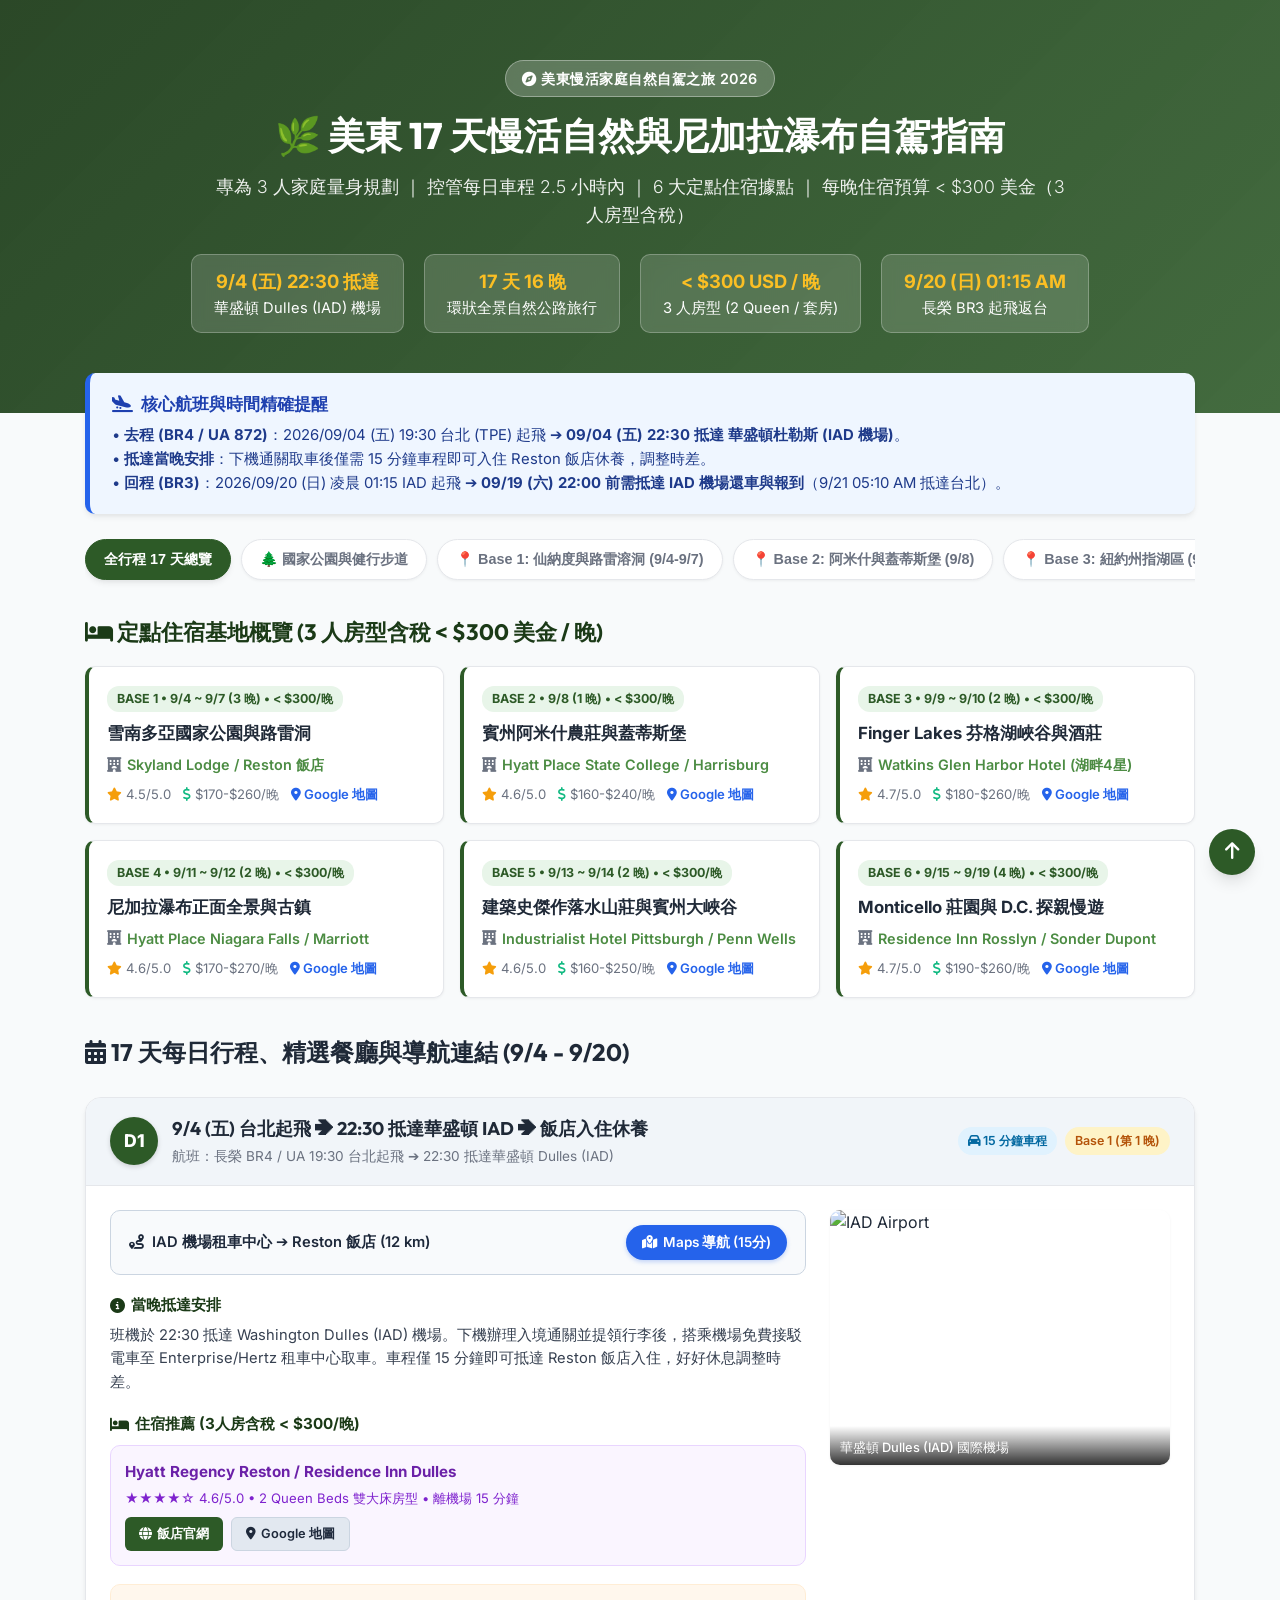
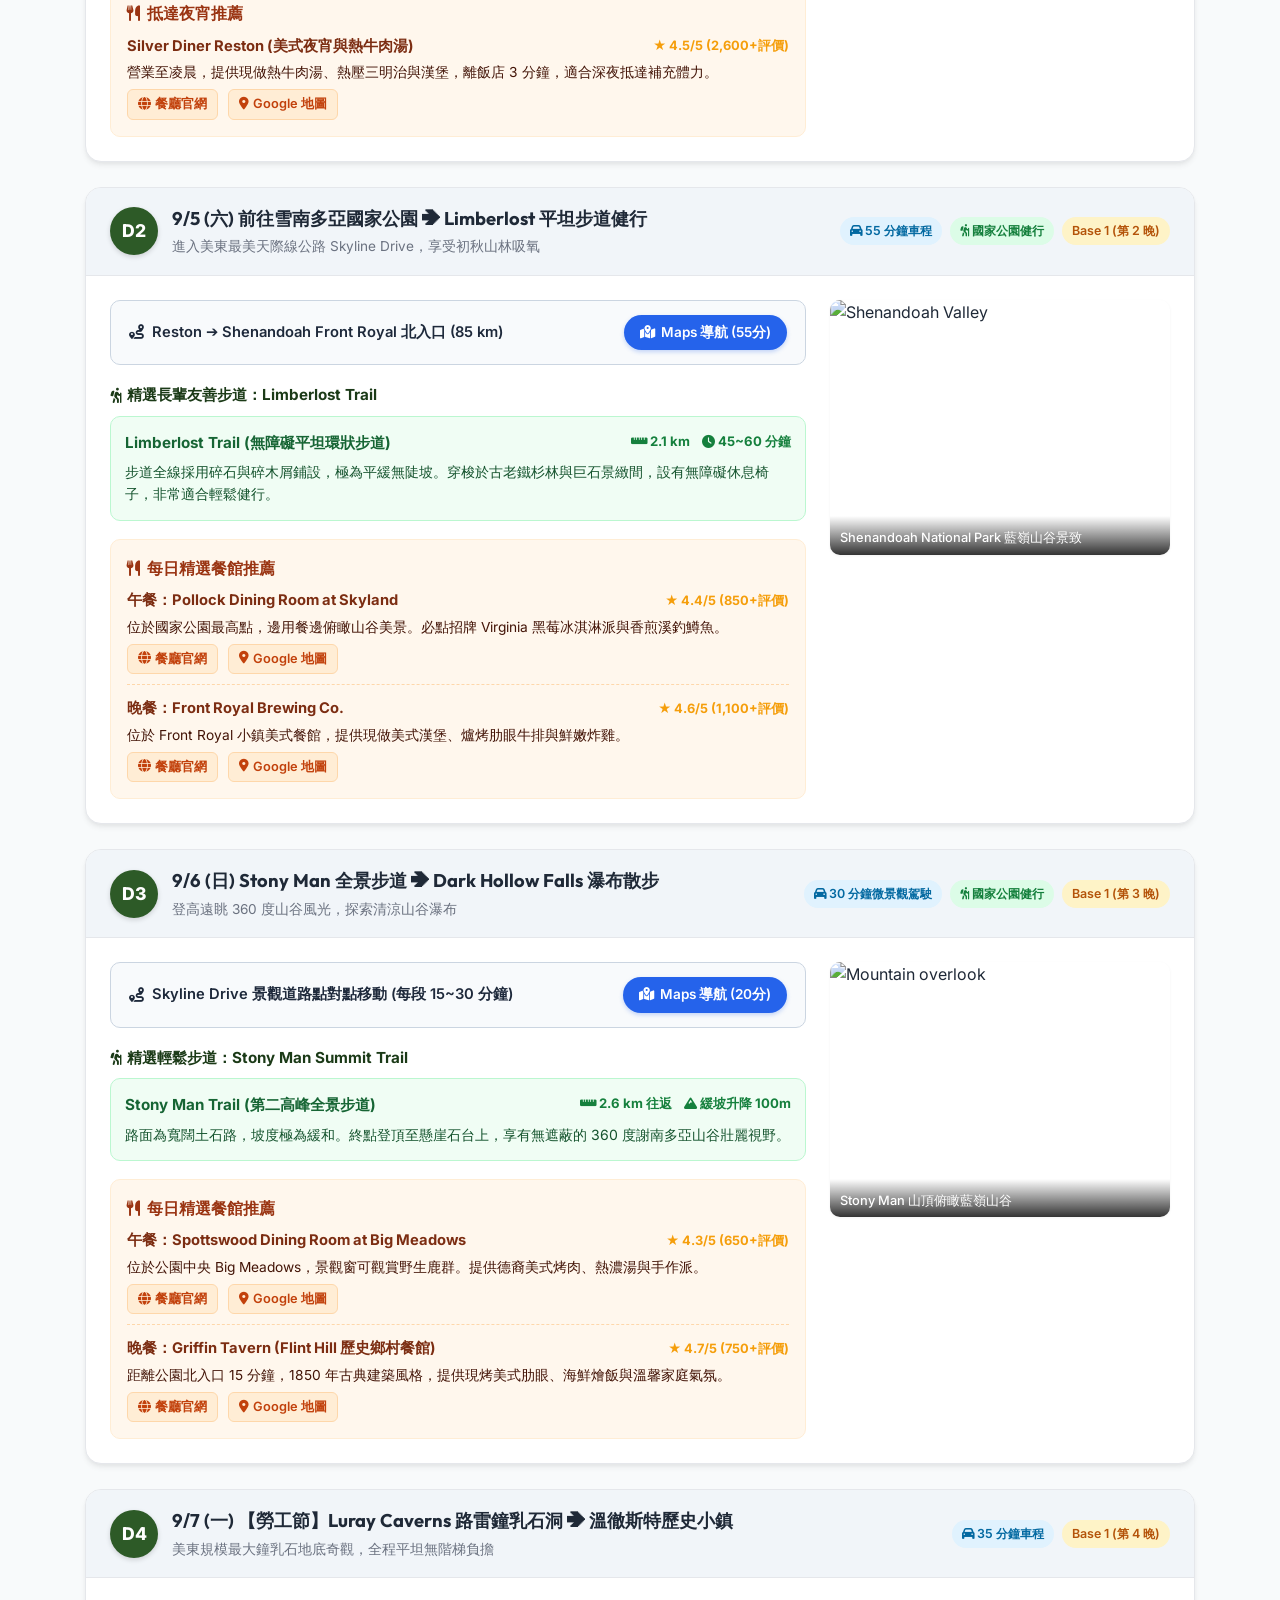
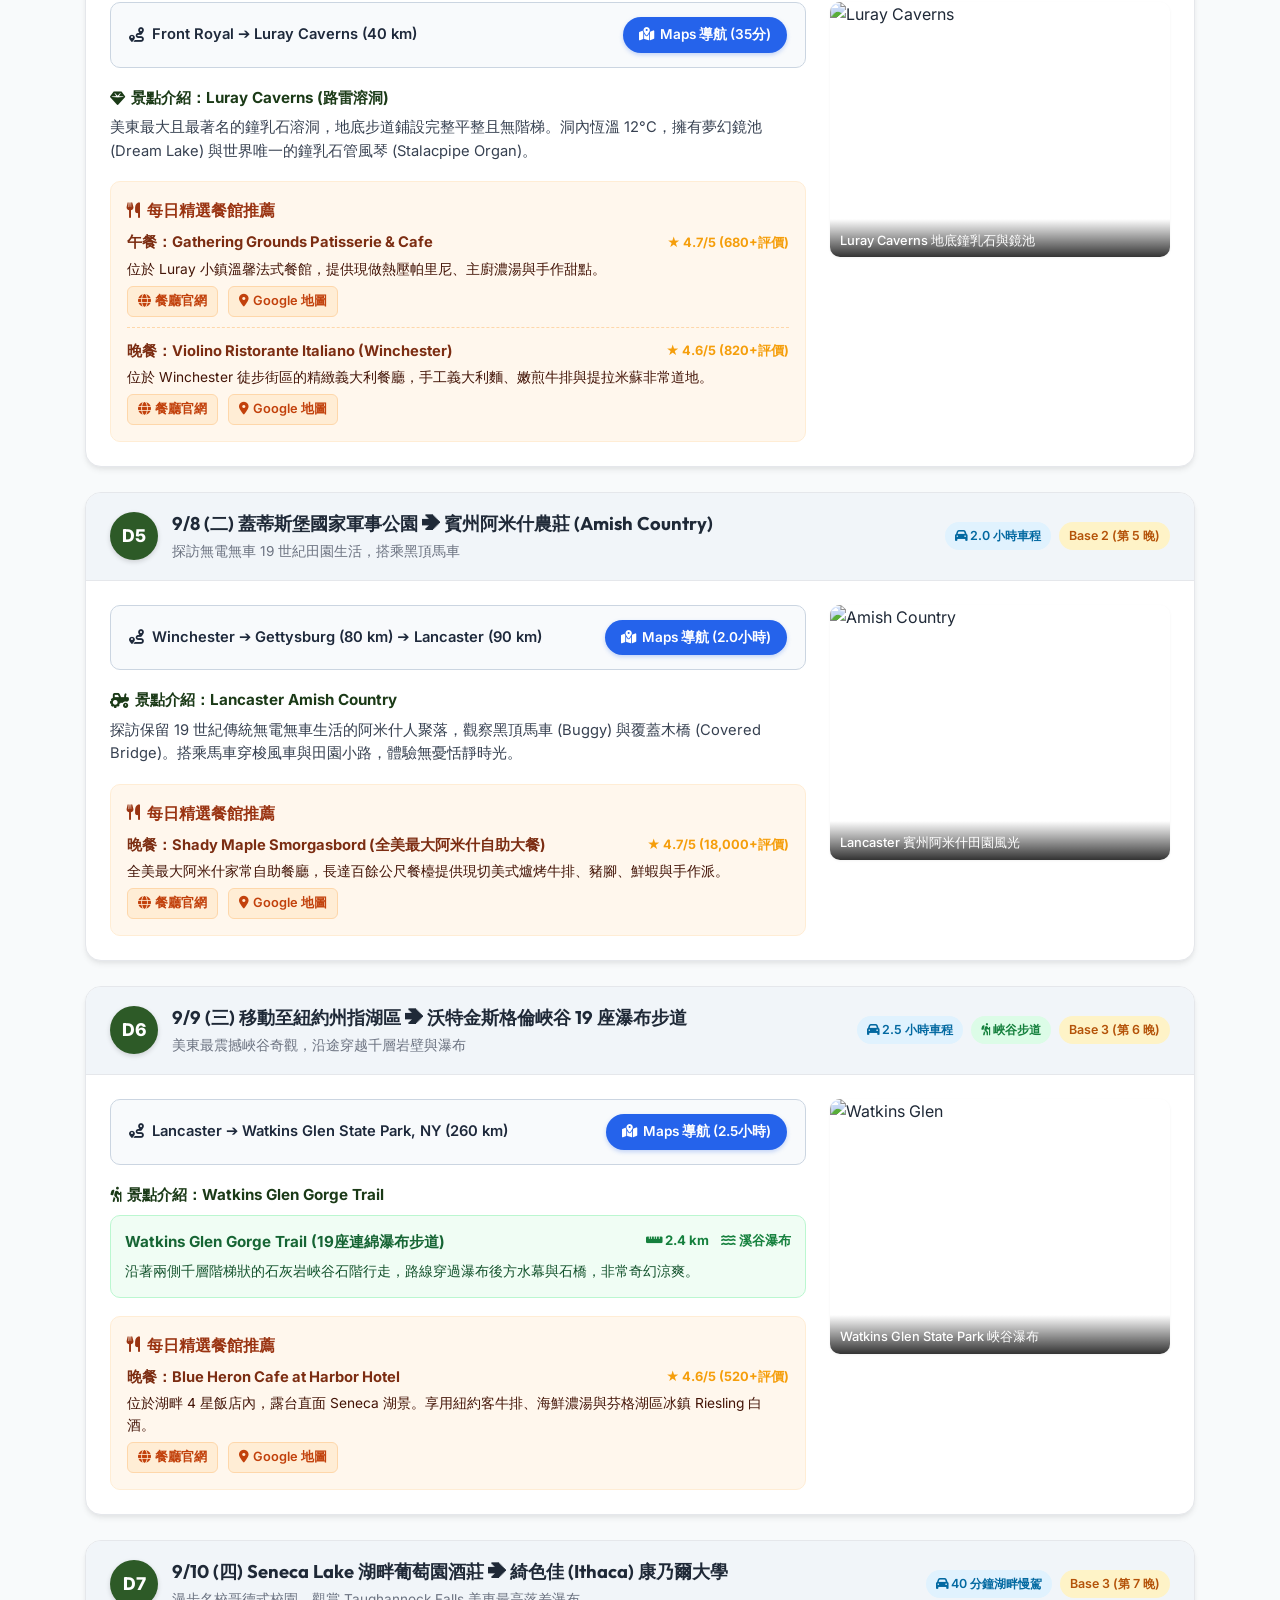
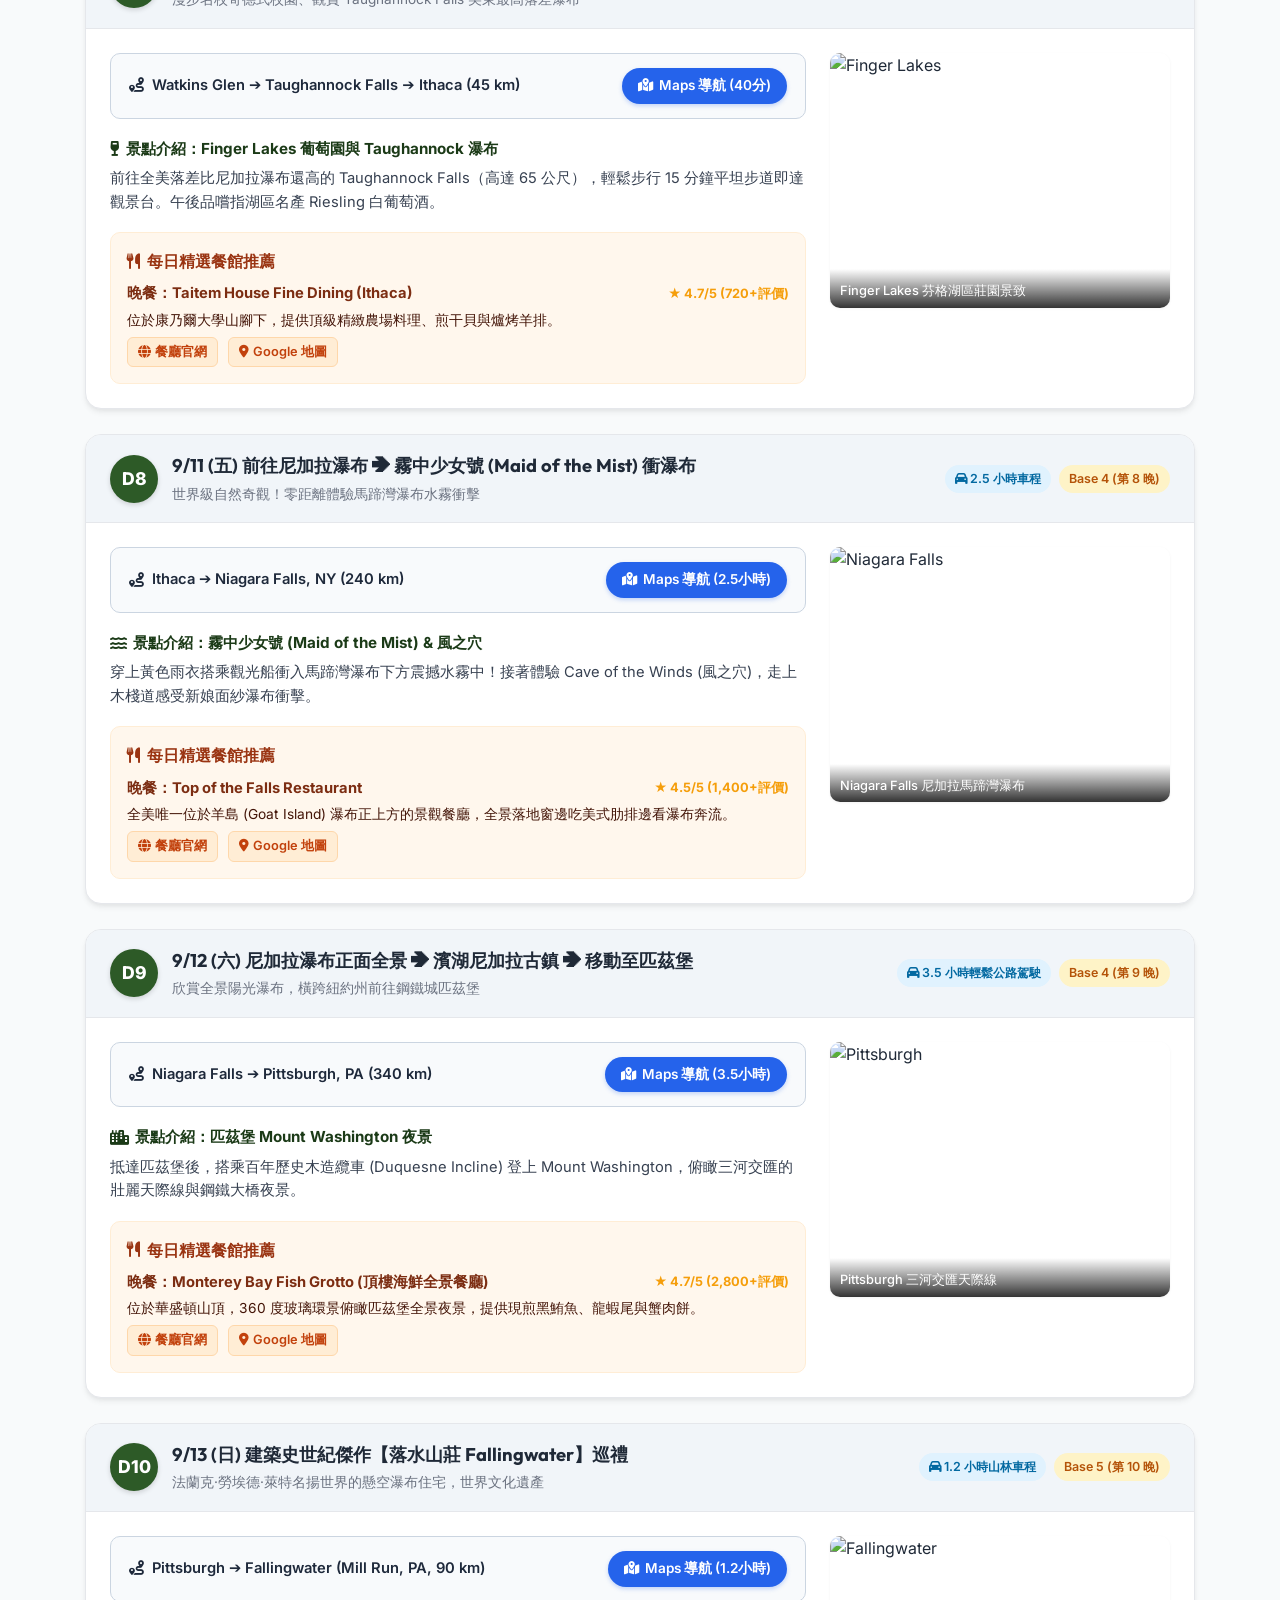
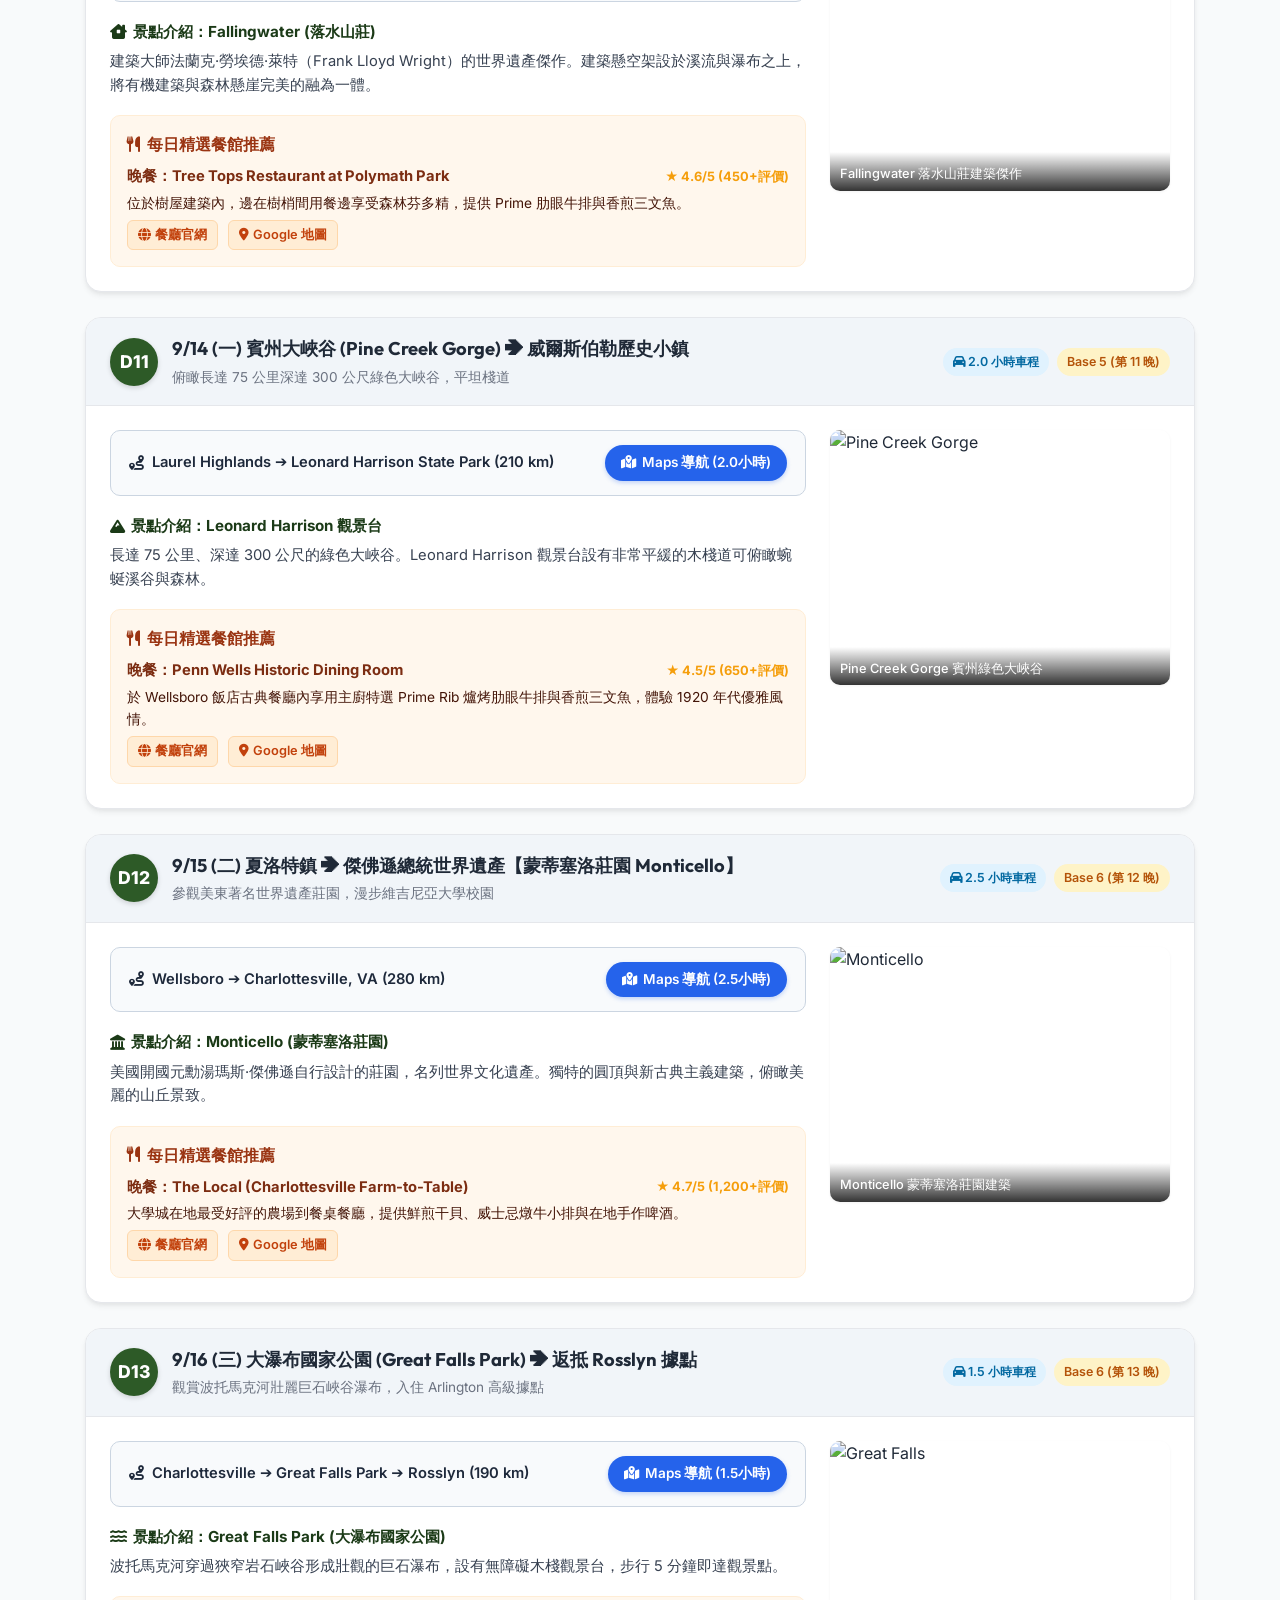
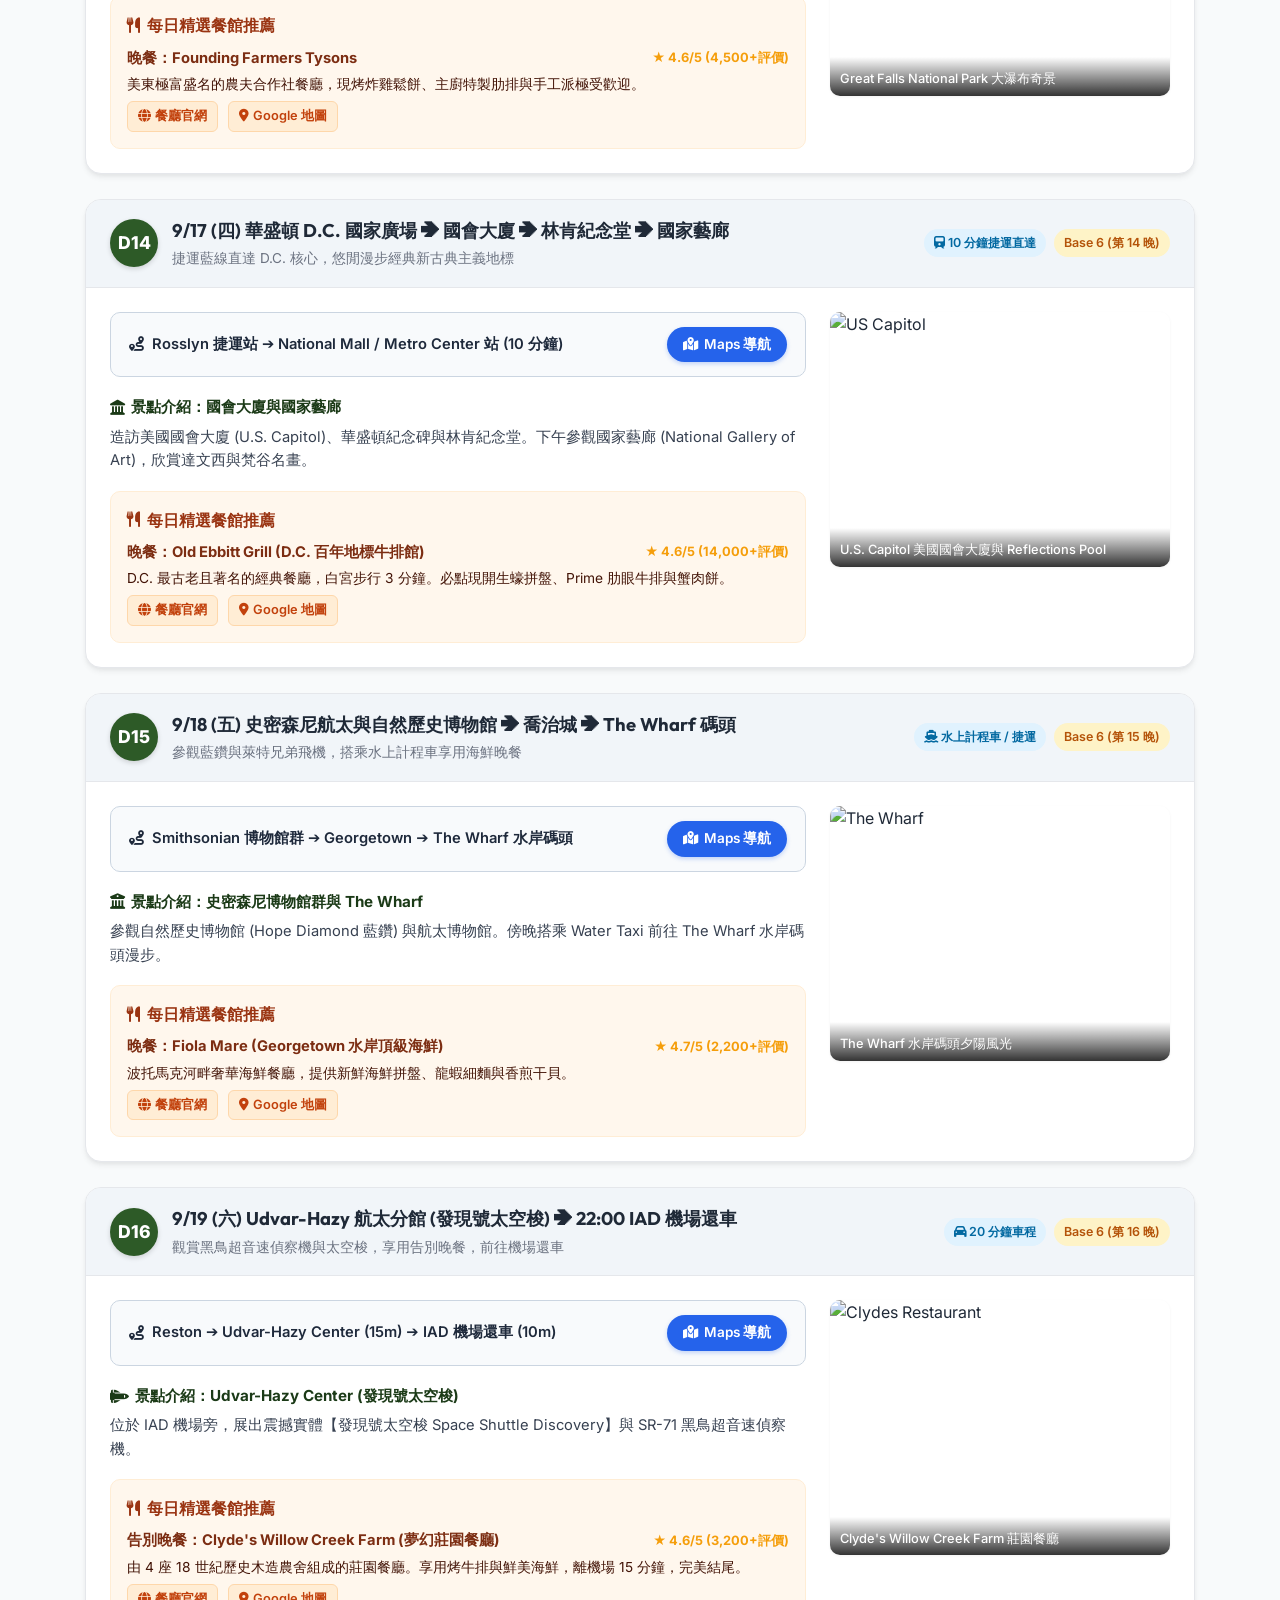
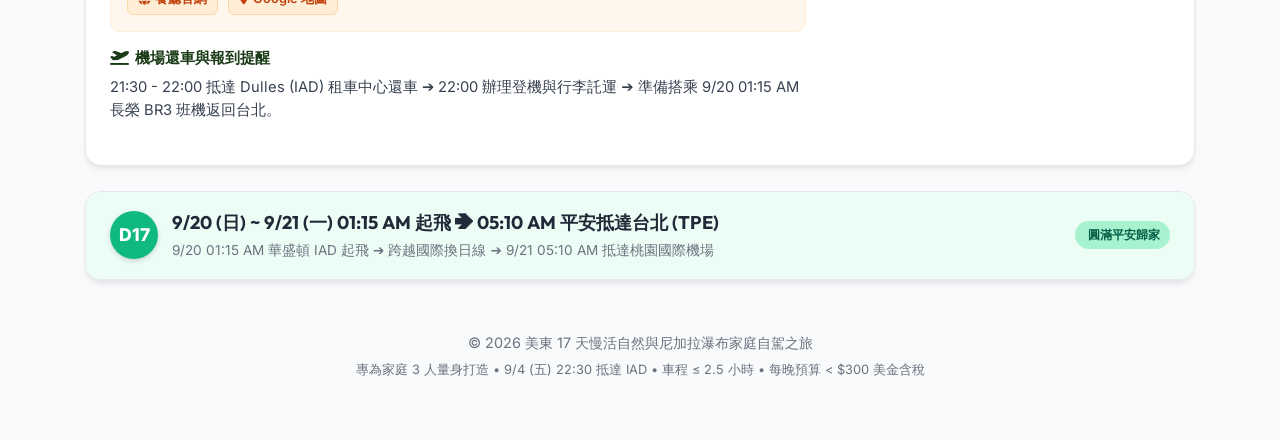
==== commit 163faf04: "fix: 更換 Hyatt Regency Reston 為短網址 https://reston.hyatt.com 並為所有據點補齊 Google 地圖定位按鈕" ====
--- a/index.html
+++ b/index.html
@@ -675,12 +675,12 @@
                 <div class="base-title">雪南多亞國家公園與路雷洞</div>
                 <div class="base-hotel">
                     <i class="fa-solid fa-hotel"></i>
-                    <a href="https://www.goshenandoah.com/lodging/skyland" target="_blank" rel="noopener">Skyland Lodge / Residence Inn Reston</a>
+                    <a href="https://www.goshenandoah.com/lodging/skyland" target="_blank" rel="noopener">Skyland Lodge / Reston 飯店</a>
                 </div>
                 <div class="base-meta">
                     <span><i class="fa-solid fa-star" style="color:#f59e0b;"></i> 4.5/5.0</span>
                     <span><i class="fa-solid fa-dollar-sign" style="color:#10b981;"></i> $170-$260/晚</span>
-                    <span><i class="fa-solid fa-location-dot"></i> Virginia</span>
+                    <a href="https://www.google.com/maps/search/?api=1&query=Skyland+Lodge+Shenandoah+VA" target="_blank" style="color:#2563eb; font-weight:600; text-decoration:none;"><i class="fa-solid fa-location-dot"></i> Google 地圖</a>
                 </div>
             </div>
 
@@ -689,12 +689,12 @@
                 <div class="base-title">賓州阿米什農莊與蓋蒂斯堡</div>
                 <div class="base-hotel">
                     <i class="fa-solid fa-hotel"></i>
-                    <a href="https://www.hyatt.com/en-US/hotel/pennsylvania/hyatt-place-state-college/scezs" target="_blank" rel="noopener">Hyatt Place State College / Harrisburg</a>
+                    <a href="https://www.google.com/maps/search/?api=1&query=Hyatt+Place+State+College+PA" target="_blank" rel="noopener">Hyatt Place State College / Harrisburg</a>
                 </div>
                 <div class="base-meta">
                     <span><i class="fa-solid fa-star" style="color:#f59e0b;"></i> 4.6/5.0</span>
                     <span><i class="fa-solid fa-dollar-sign" style="color:#10b981;"></i> $160-$240/晚</span>
-                    <span><i class="fa-solid fa-location-dot"></i> Pennsylvania</span>
+                    <a href="https://www.google.com/maps/search/?api=1&query=Hyatt+Place+State+College+PA" target="_blank" style="color:#2563eb; font-weight:600; text-decoration:none;"><i class="fa-solid fa-location-dot"></i> Google 地圖</a>
                 </div>
             </div>
 
@@ -708,7 +708,7 @@
                 <div class="base-meta">
                     <span><i class="fa-solid fa-star" style="color:#f59e0b;"></i> 4.7/5.0</span>
                     <span><i class="fa-solid fa-dollar-sign" style="color:#10b981;"></i> $180-$260/晚</span>
-                    <span><i class="fa-solid fa-location-dot"></i> Upstate NY (紐約州指湖區)</span>
+                    <a href="https://www.google.com/maps/search/?api=1&query=Watkins+Glen+Harbor+Hotel+Watkins+Glen+NY" target="_blank" style="color:#2563eb; font-weight:600; text-decoration:none;"><i class="fa-solid fa-location-dot"></i> Google 地圖</a>
                 </div>
             </div>
 
@@ -722,7 +722,7 @@
                 <div class="base-meta">
                     <span><i class="fa-solid fa-star" style="color:#f59e0b;"></i> 4.6/5.0</span>
                     <span><i class="fa-solid fa-dollar-sign" style="color:#10b981;"></i> $170-$270/晚</span>
-                    <span><i class="fa-solid fa-location-dot"></i> NY / Ontario</span>
+                    <a href="https://www.google.com/maps/search/?api=1&query=Hyatt+Place+Niagara+Falls+NY" target="_blank" style="color:#2563eb; font-weight:600; text-decoration:none;"><i class="fa-solid fa-location-dot"></i> Google 地圖</a>
                 </div>
             </div>
 
@@ -736,7 +736,7 @@
                 <div class="base-meta">
                     <span><i class="fa-solid fa-star" style="color:#f59e0b;"></i> 4.6/5.0</span>
                     <span><i class="fa-solid fa-dollar-sign" style="color:#10b981;"></i> $160-$250/晚</span>
-                    <span><i class="fa-solid fa-location-dot"></i> Pennsylvania</span>
+                    <a href="https://www.google.com/maps/search/?api=1&query=The+Industrialist+Hotel+Pittsburgh+PA" target="_blank" style="color:#2563eb; font-weight:600; text-decoration:none;"><i class="fa-solid fa-location-dot"></i> Google 地圖</a>
                 </div>
             </div>
 
@@ -750,7 +750,7 @@
                 <div class="base-meta">
                     <span><i class="fa-solid fa-star" style="color:#f59e0b;"></i> 4.7/5.0</span>
                     <span><i class="fa-solid fa-dollar-sign" style="color:#10b981;"></i> $190-$260/晚</span>
-                    <span><i class="fa-solid fa-location-dot"></i> Virginia / D.C.</span>
+                    <a href="https://www.google.com/maps/search/?api=1&query=Residence+Inn+by+Marriott+Arlington+Rosslyn+VA" target="_blank" style="color:#2563eb; font-weight:600; text-decoration:none;"><i class="fa-solid fa-location-dot"></i> Google 地圖</a>
                 </div>
             </div>
         </div>
@@ -797,7 +797,7 @@
                                 <div class="hotel-name">Hyatt Regency Reston / Residence Inn Dulles</div>
                                 <div class="rating-stars">★★★★☆ 4.6/5.0 &bull; 2 Queen Beds 雙大床房型 &bull; 離機場 15 分鐘</div>
                                 <div class="hotel-links">
-                                    <a href="https://www.hyatt.com/hyatt-regency/en-US/restn-hyatt-regency-reston" target="_blank" class="link-btn link-btn-official"><i class="fa-solid fa-globe"></i> 飯店官網</a>
+                                    <a href="https://reston.hyatt.com" target="_blank" class="link-btn link-btn-official"><i class="fa-solid fa-globe"></i> 飯店官網</a>
                                     <a href="https://www.google.com/maps/search/?api=1&query=Hyatt+Regency+Reston+Reston+VA" target="_blank" class="link-btn link-btn-maps"><i class="fa-solid fa-location-dot"></i> Google 地圖</a>
                                 </div>
                             </div>
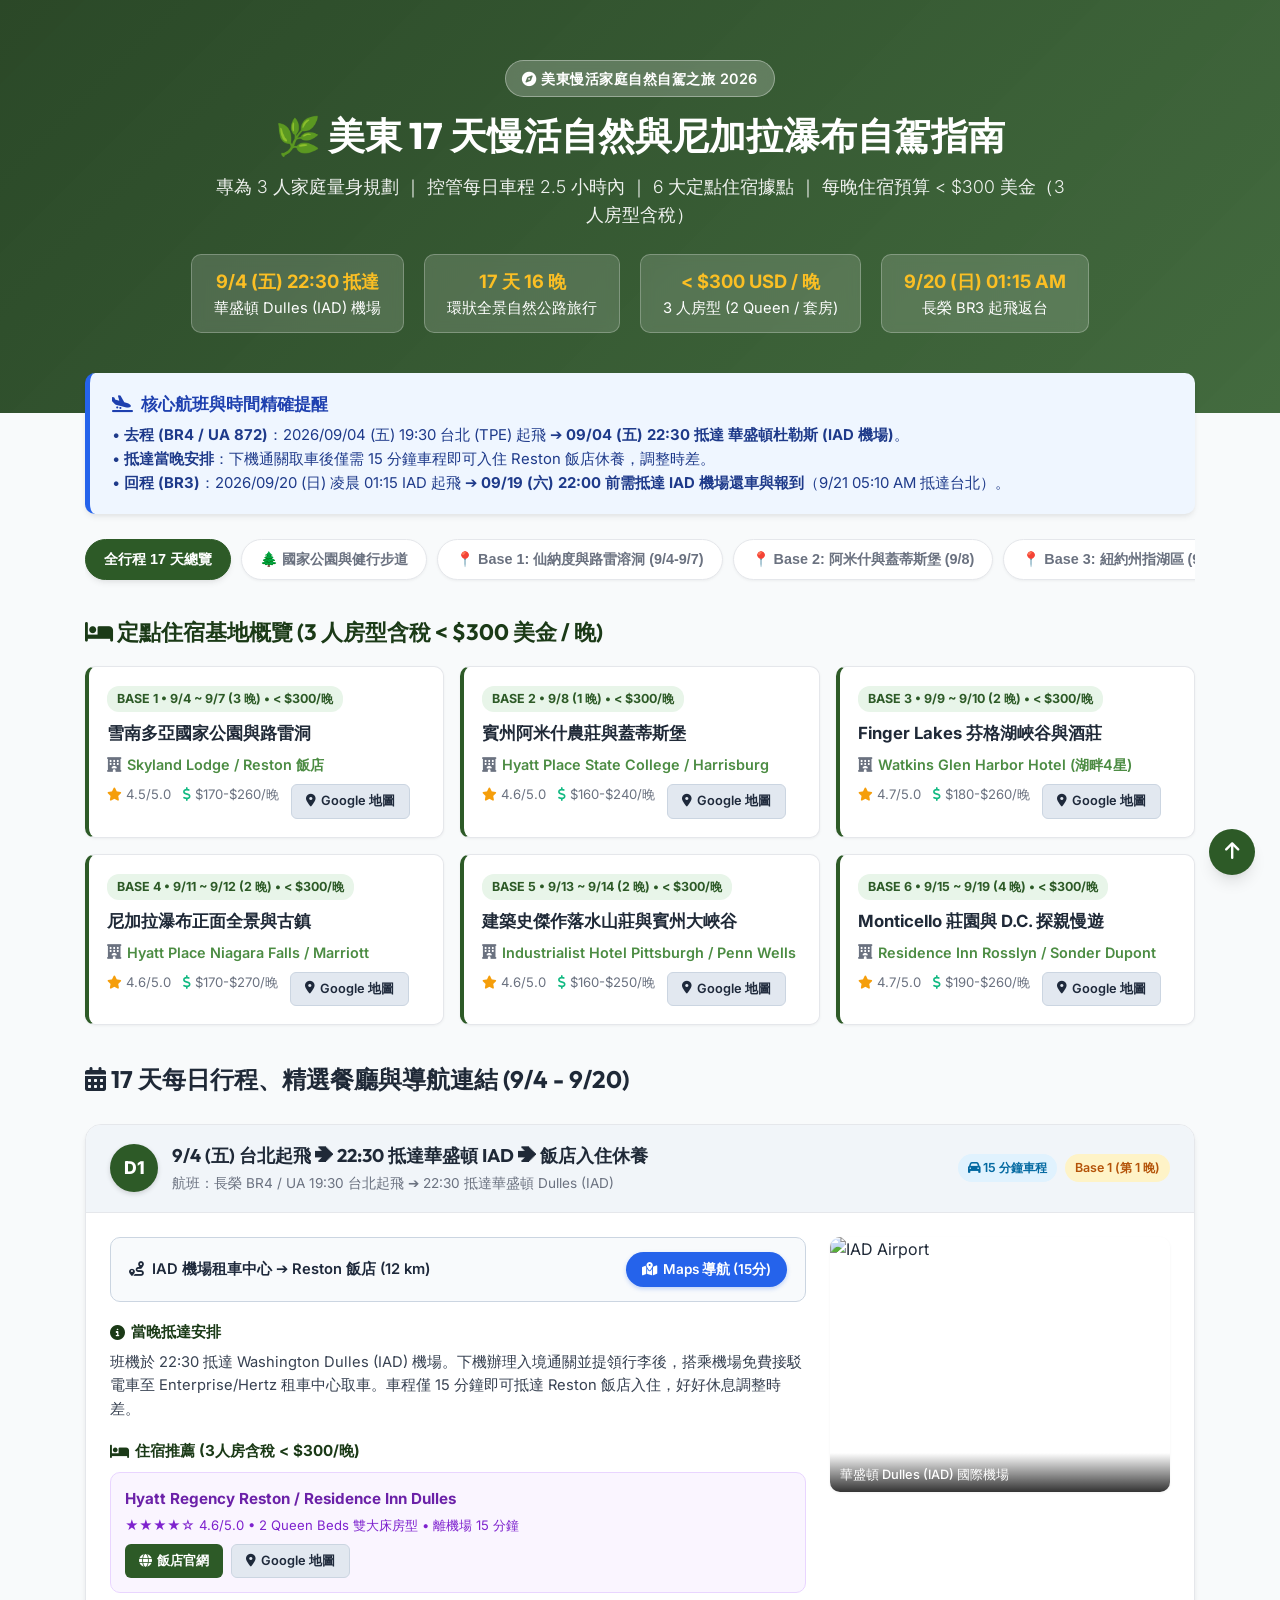
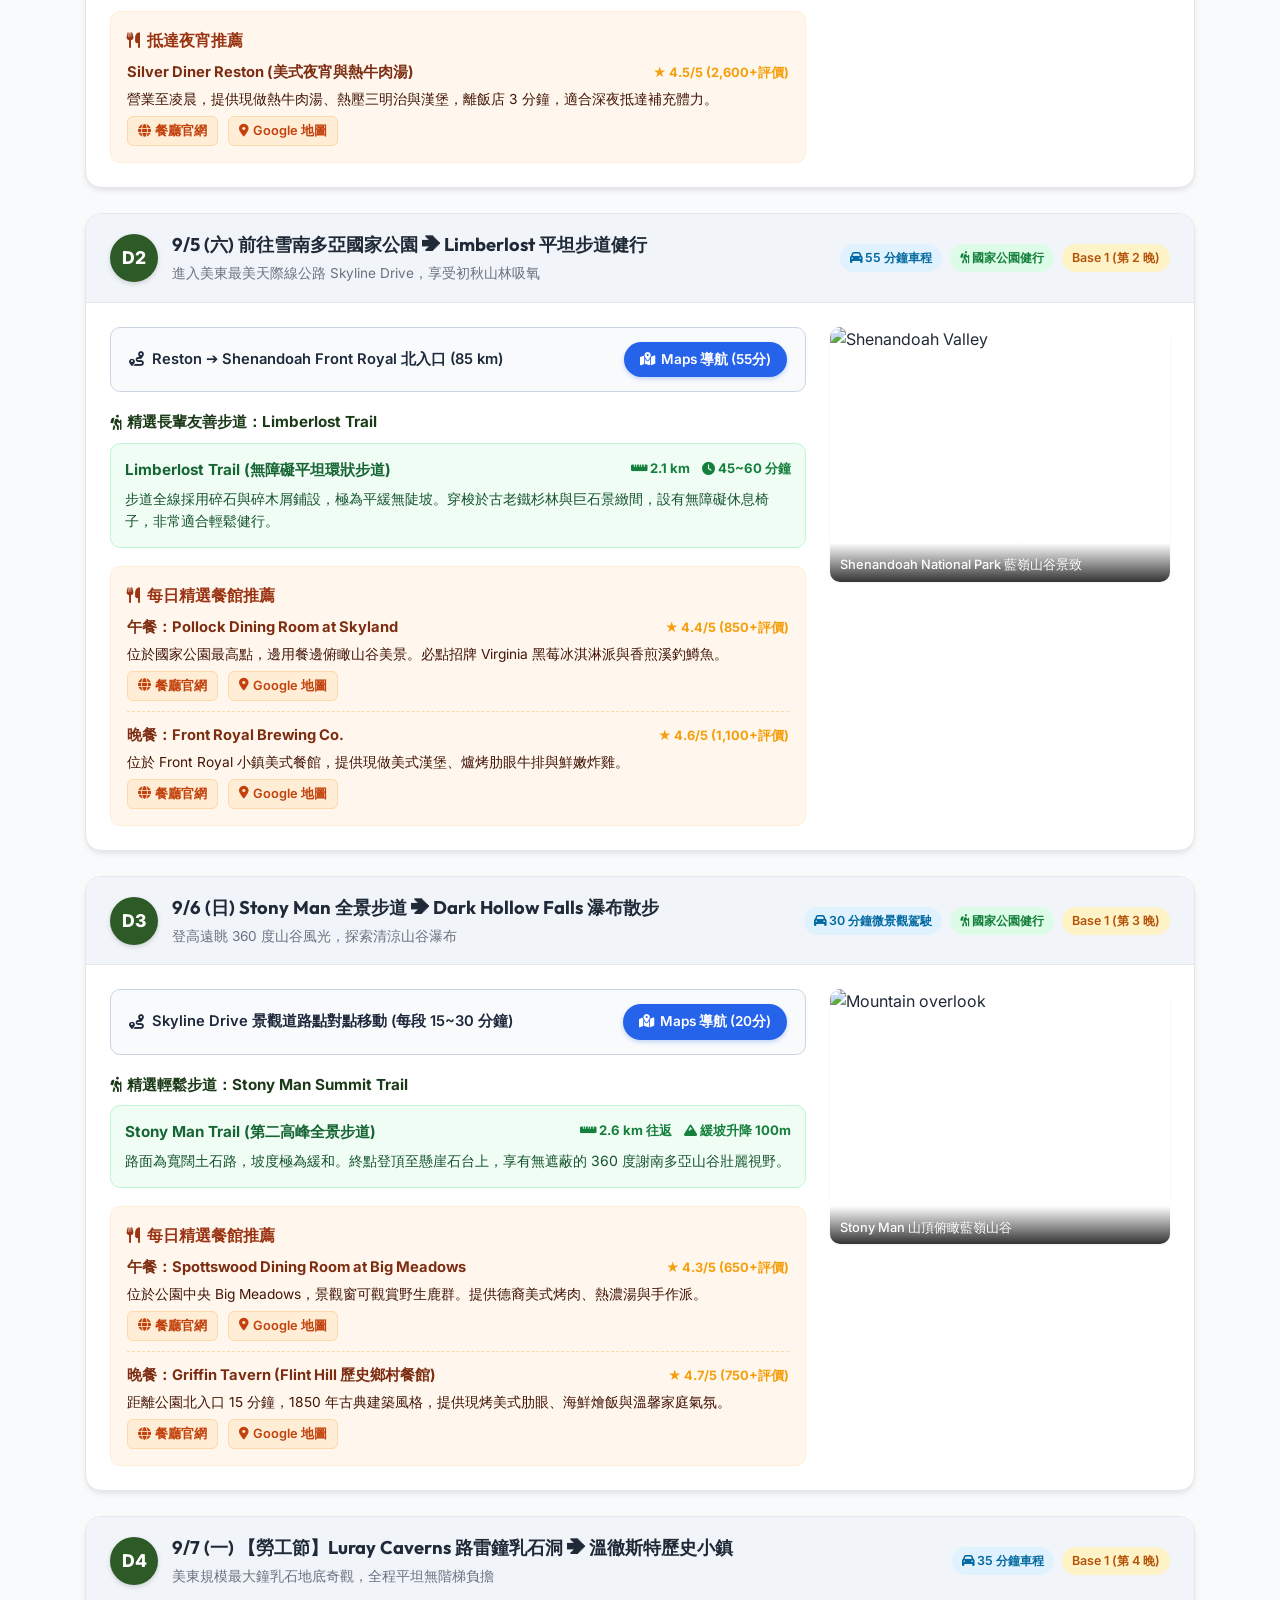
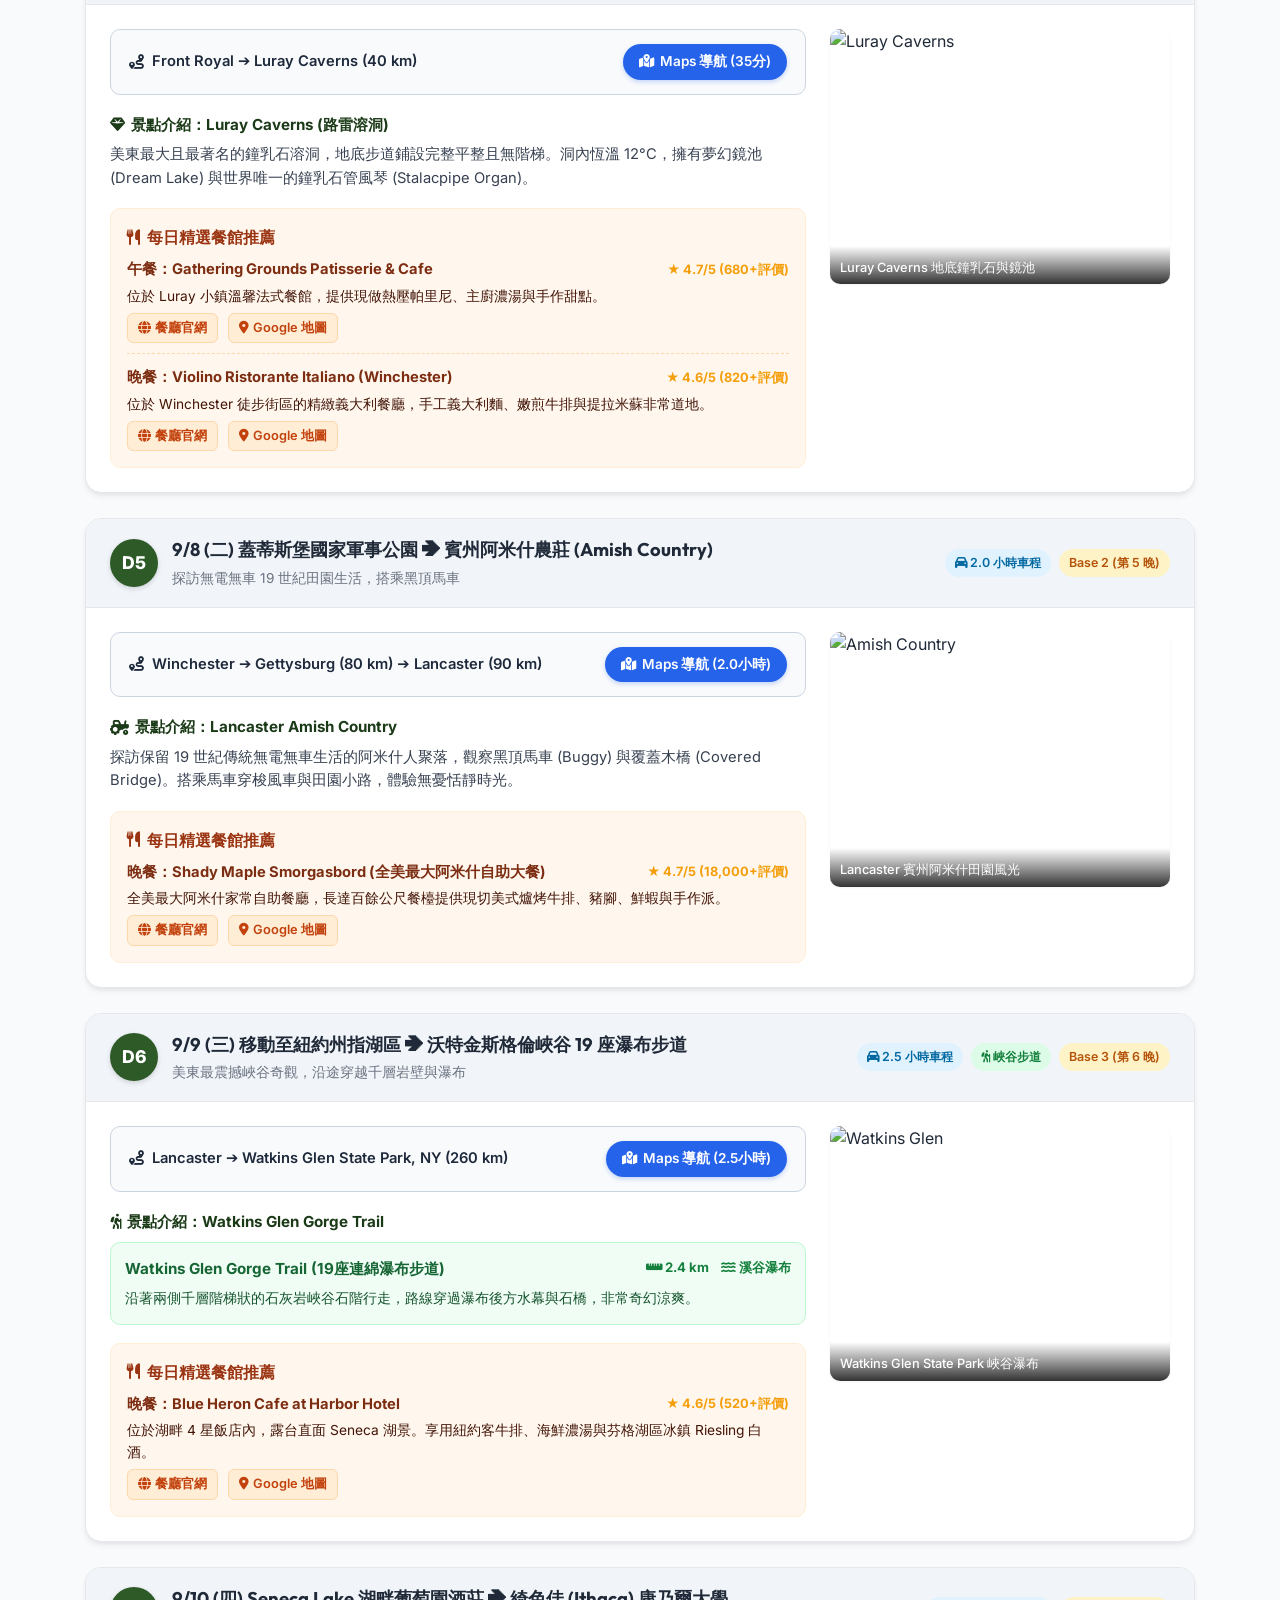
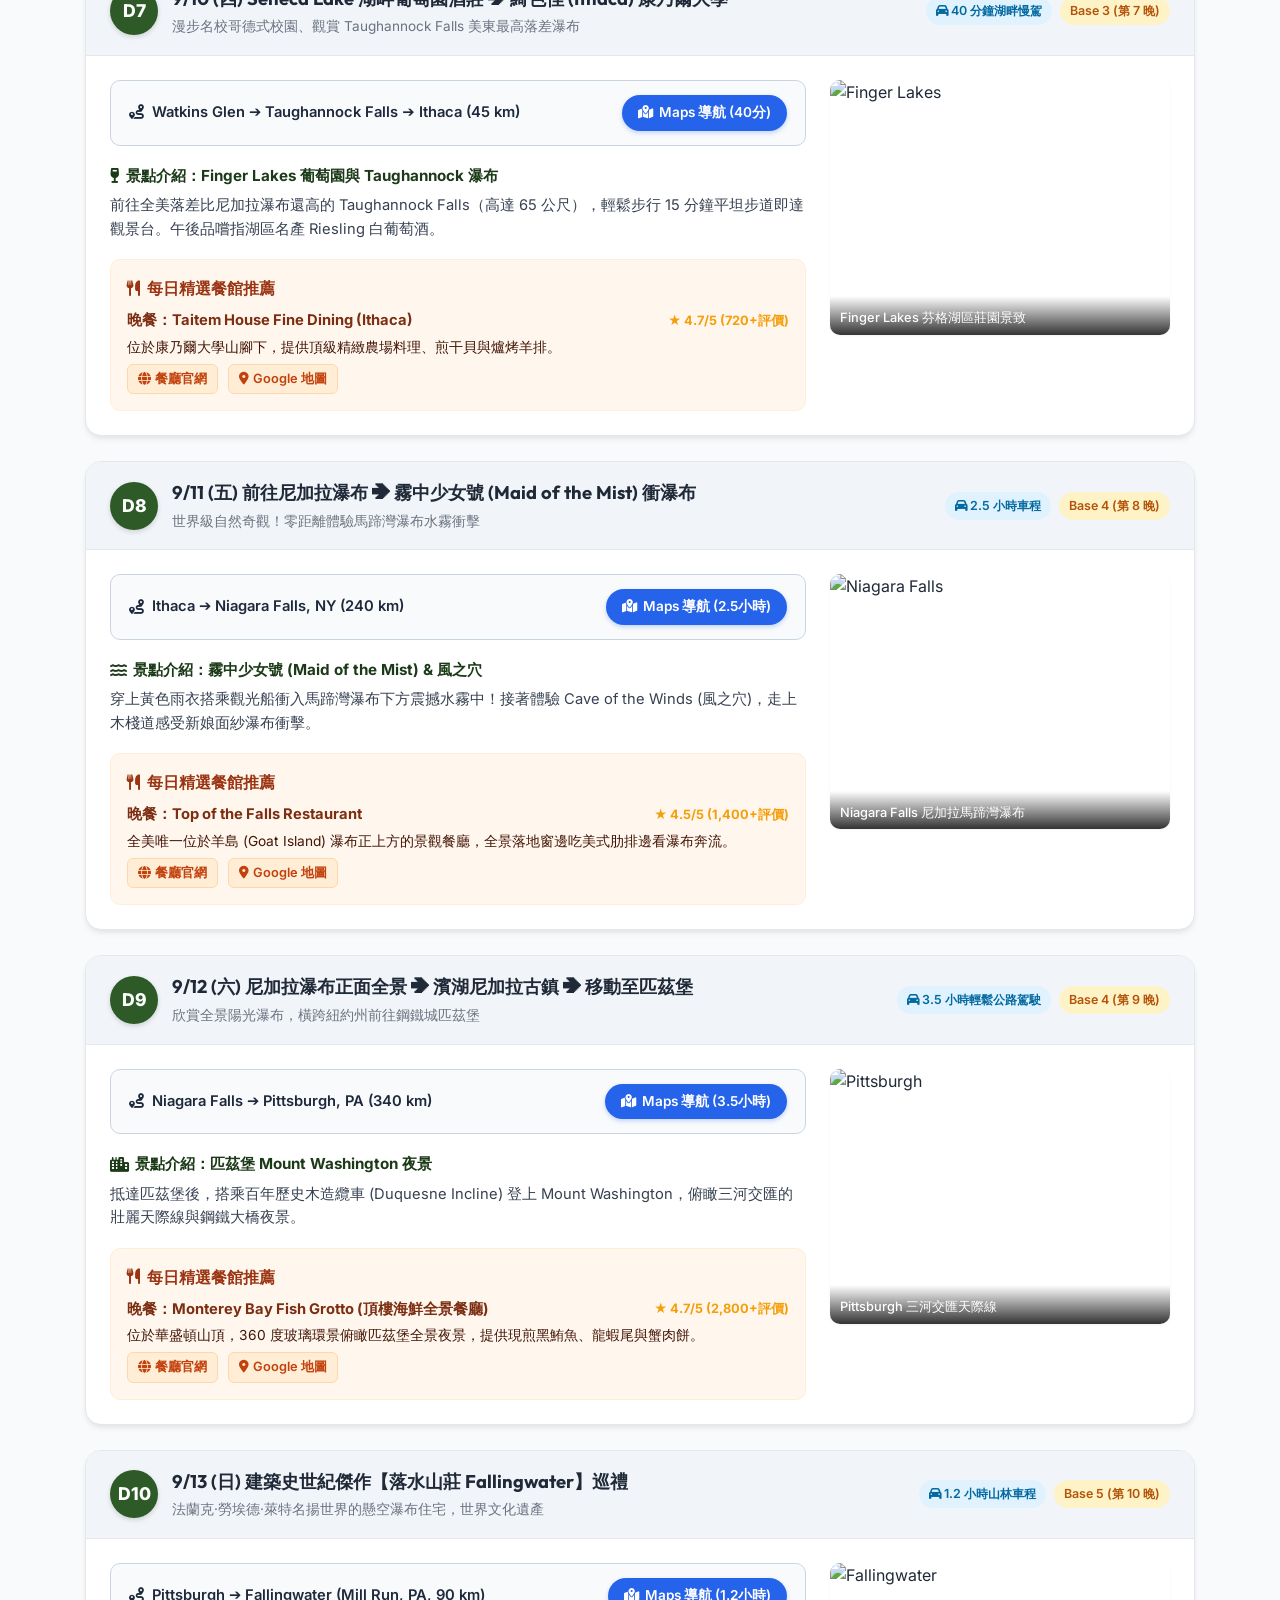
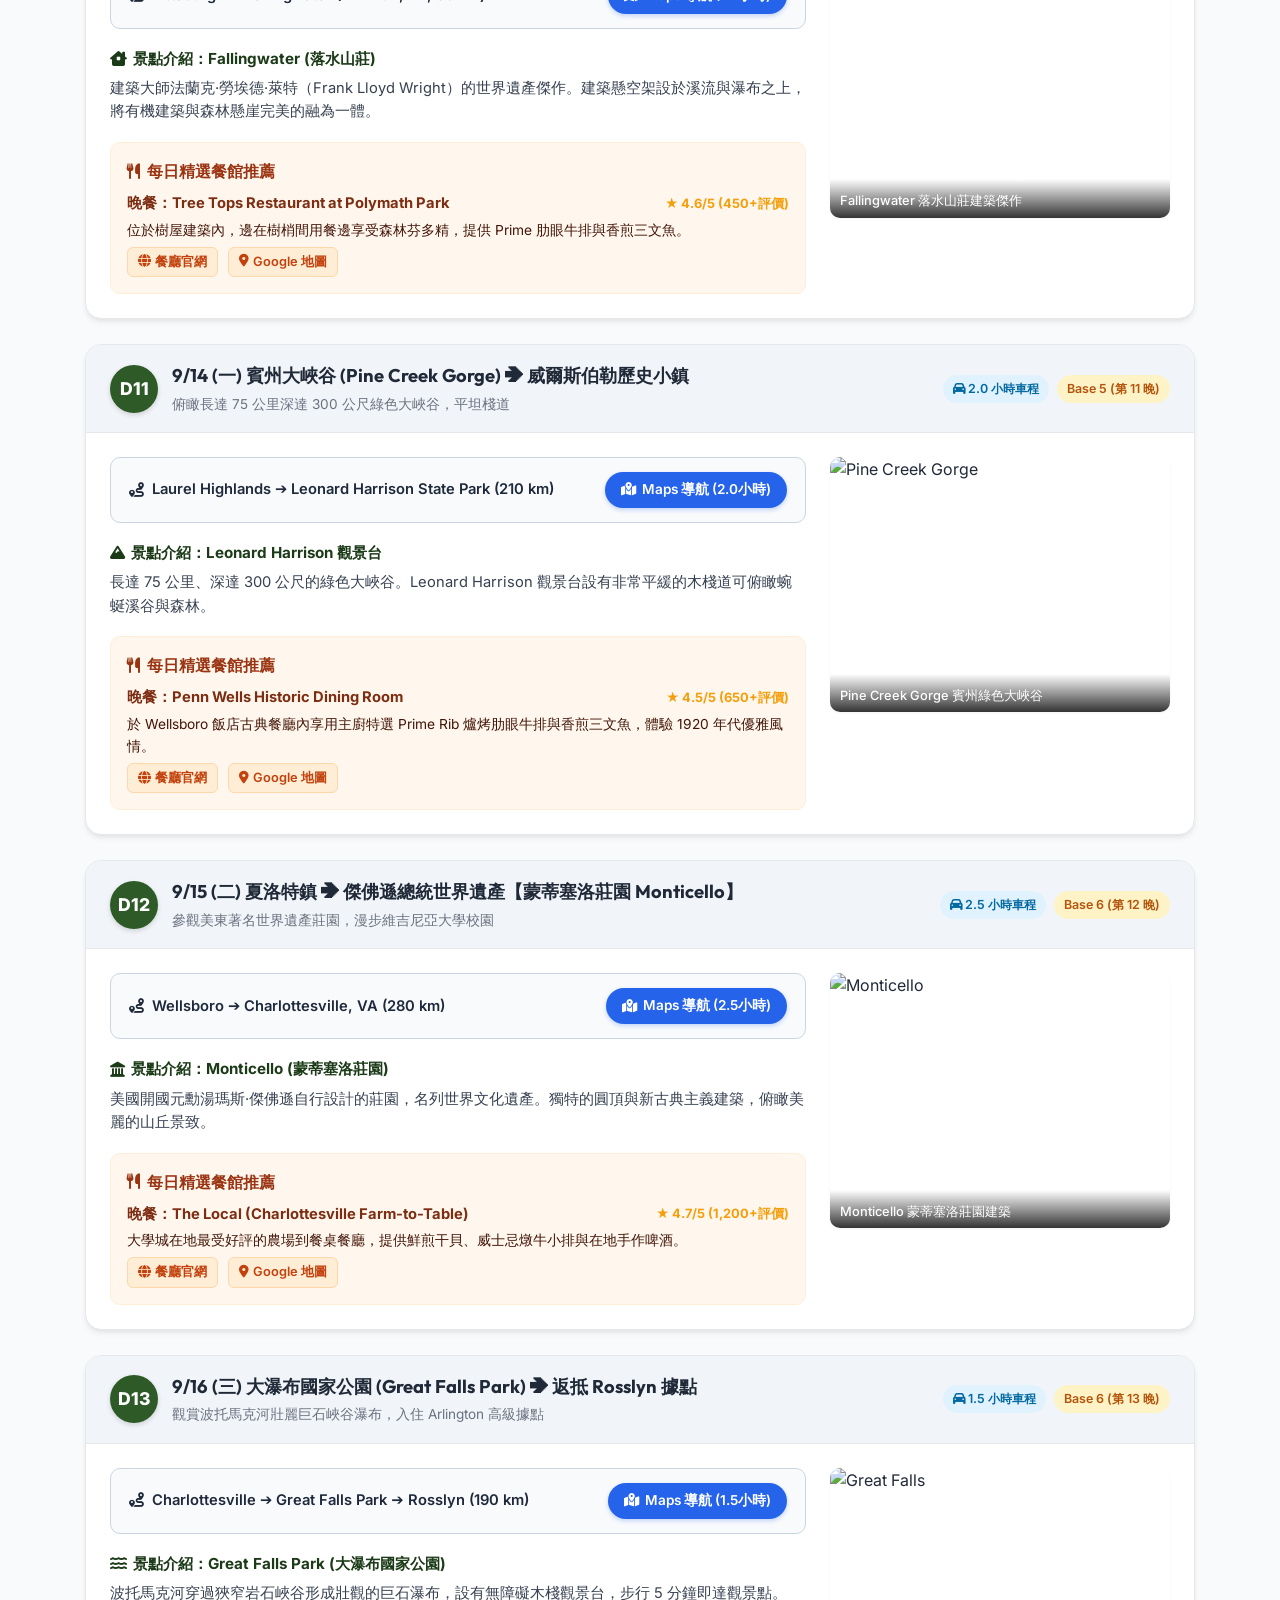
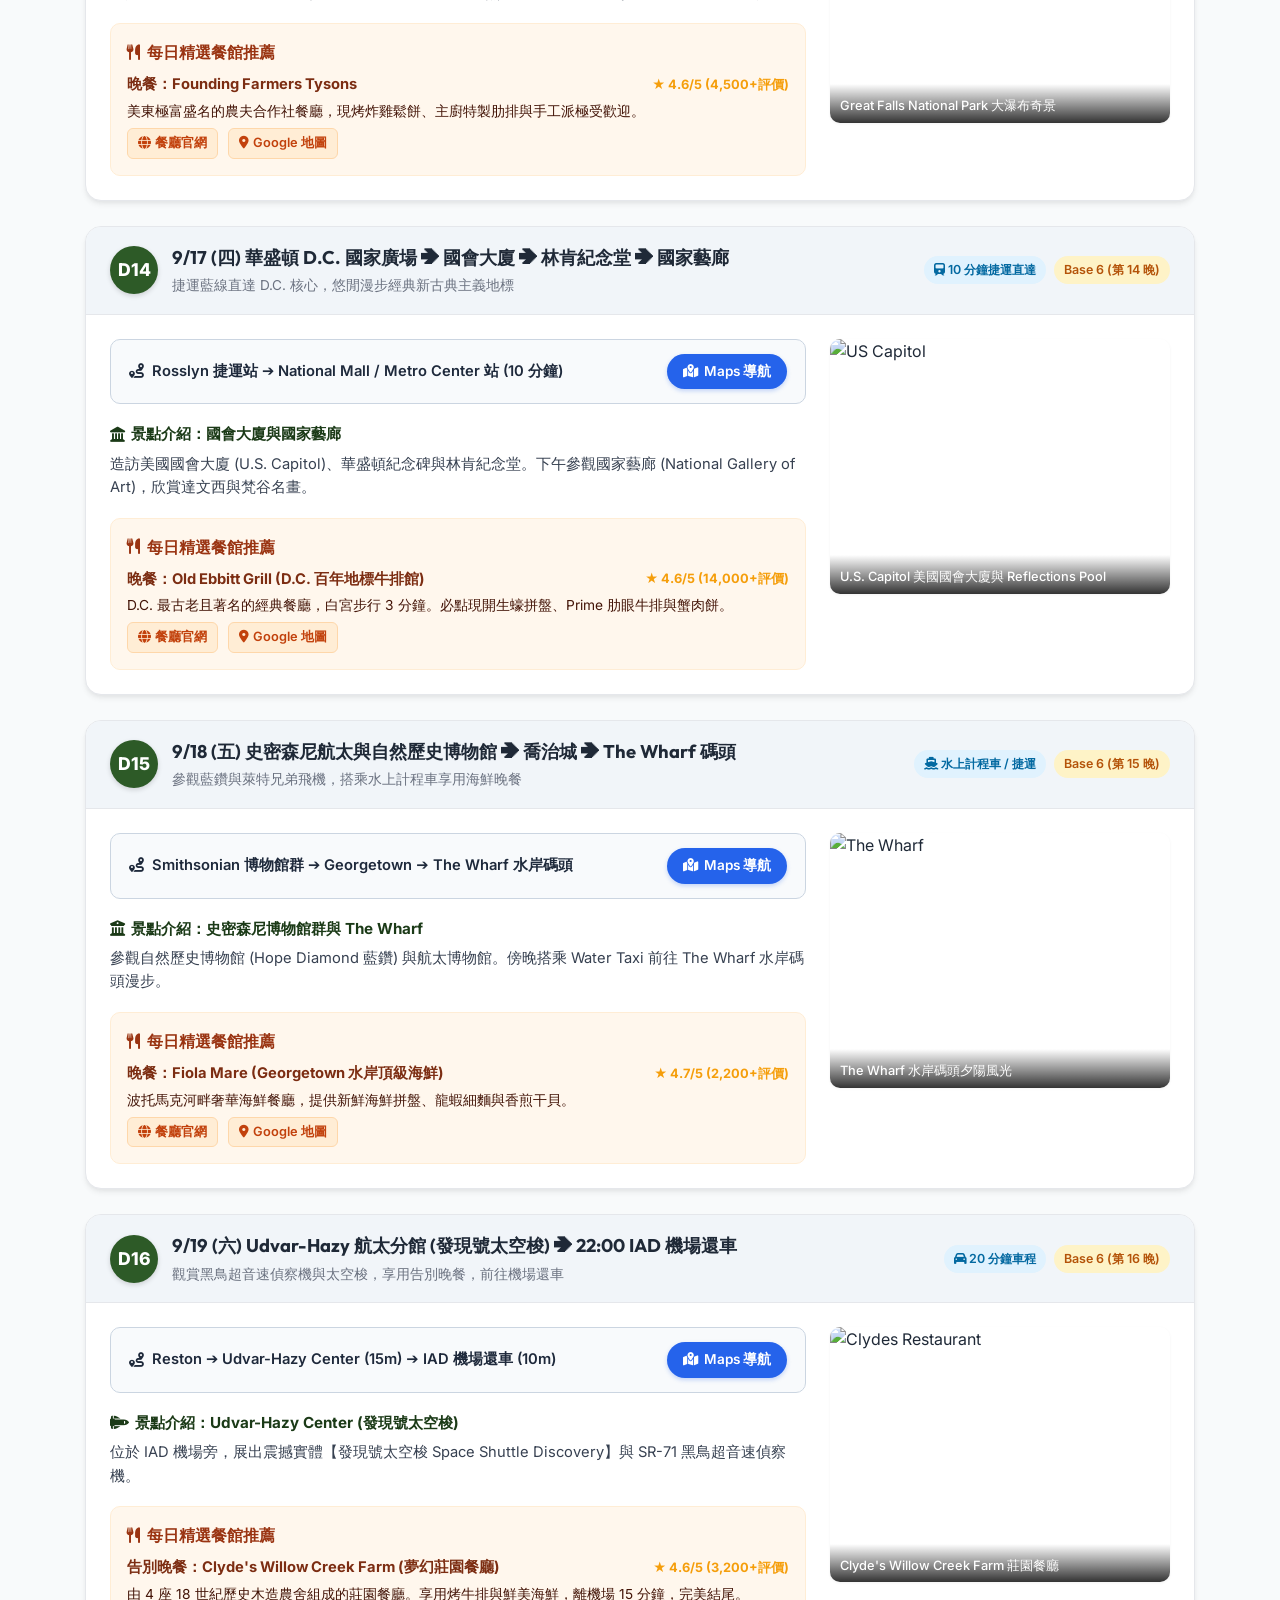
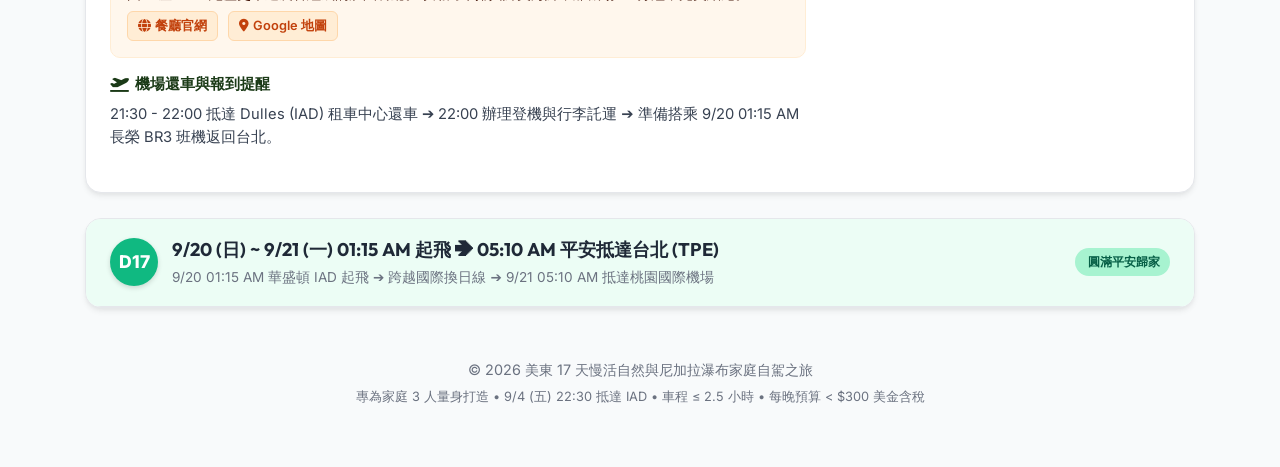
==== commit da609c54: "fix: 補齊 Base 2 飯店官網連結 https://www.hyatt.com/hyatt-place/en-US/scezs-hyatt-place-state-college 並驗證全站按" ====
--- a/index.html
+++ b/index.html
@@ -680,7 +680,7 @@
                 <div class="base-meta">
                     <span><i class="fa-solid fa-star" style="color:#f59e0b;"></i> 4.5/5.0</span>
                     <span><i class="fa-solid fa-dollar-sign" style="color:#10b981;"></i> $170-$260/晚</span>
-                    <a href="https://www.google.com/maps/search/?api=1&query=Skyland+Lodge+Shenandoah+VA" target="_blank" style="color:#2563eb; font-weight:600; text-decoration:none;"><i class="fa-solid fa-location-dot"></i> Google 地圖</a>
+                    <a href="https://www.google.com/maps/search/?api=1&query=Skyland+Lodge+Shenandoah+National+Park+VA" target="_blank" class="link-btn link-btn-maps"><i class="fa-solid fa-location-dot"></i> Google 地圖</a>
                 </div>
             </div>
 
@@ -689,12 +689,12 @@
                 <div class="base-title">賓州阿米什農莊與蓋蒂斯堡</div>
                 <div class="base-hotel">
                     <i class="fa-solid fa-hotel"></i>
-                    <a href="https://www.google.com/maps/search/?api=1&query=Hyatt+Place+State+College+PA" target="_blank" rel="noopener">Hyatt Place State College / Harrisburg</a>
+                    <a href="https://www.hyatt.com/hyatt-place/en-US/scezs-hyatt-place-state-college" target="_blank" rel="noopener">Hyatt Place State College / Harrisburg</a>
                 </div>
                 <div class="base-meta">
                     <span><i class="fa-solid fa-star" style="color:#f59e0b;"></i> 4.6/5.0</span>
                     <span><i class="fa-solid fa-dollar-sign" style="color:#10b981;"></i> $160-$240/晚</span>
-                    <a href="https://www.google.com/maps/search/?api=1&query=Hyatt+Place+State+College+PA" target="_blank" style="color:#2563eb; font-weight:600; text-decoration:none;"><i class="fa-solid fa-location-dot"></i> Google 地圖</a>
+                    <a href="https://www.google.com/maps/search/?api=1&query=Hyatt+Place+State+College+PA" target="_blank" class="link-btn link-btn-maps"><i class="fa-solid fa-location-dot"></i> Google 地圖</a>
                 </div>
             </div>
 
@@ -708,7 +708,7 @@
                 <div class="base-meta">
                     <span><i class="fa-solid fa-star" style="color:#f59e0b;"></i> 4.7/5.0</span>
                     <span><i class="fa-solid fa-dollar-sign" style="color:#10b981;"></i> $180-$260/晚</span>
-                    <a href="https://www.google.com/maps/search/?api=1&query=Watkins+Glen+Harbor+Hotel+Watkins+Glen+NY" target="_blank" style="color:#2563eb; font-weight:600; text-decoration:none;"><i class="fa-solid fa-location-dot"></i> Google 地圖</a>
+                    <a href="https://www.google.com/maps/search/?api=1&query=Watkins+Glen+Harbor+Hotel+Watkins+Glen+NY" target="_blank" class="link-btn link-btn-maps"><i class="fa-solid fa-location-dot"></i> Google 地圖</a>
                 </div>
             </div>
 
@@ -717,12 +717,12 @@
                 <div class="base-title">尼加拉瀑布正面全景與古鎮</div>
                 <div class="base-hotel">
                     <i class="fa-solid fa-hotel"></i>
-                    <a href="https://www.marriott.com/en-us/hotels/yagmc-marriott-fallsview-hotel-and-spa/overview/" target="_blank" rel="noopener">Hyatt Place Niagara Falls / Marriott</a>
+                    <a href="https://www.hyatt.com/hyatt-place/en-US/iagzn-hyatt-place-niagara-falls" target="_blank" rel="noopener">Hyatt Place Niagara Falls / Marriott</a>
                 </div>
                 <div class="base-meta">
                     <span><i class="fa-solid fa-star" style="color:#f59e0b;"></i> 4.6/5.0</span>
                     <span><i class="fa-solid fa-dollar-sign" style="color:#10b981;"></i> $170-$270/晚</span>
-                    <a href="https://www.google.com/maps/search/?api=1&query=Hyatt+Place+Niagara+Falls+NY" target="_blank" style="color:#2563eb; font-weight:600; text-decoration:none;"><i class="fa-solid fa-location-dot"></i> Google 地圖</a>
+                    <a href="https://www.google.com/maps/search/?api=1&query=Hyatt+Place+Niagara+Falls+NY" target="_blank" class="link-btn link-btn-maps"><i class="fa-solid fa-location-dot"></i> Google 地圖</a>
                 </div>
             </div>
 
@@ -731,12 +731,12 @@
                 <div class="base-title">建築史傑作落水山莊與賓州大峽谷</div>
                 <div class="base-hotel">
                     <i class="fa-solid fa-hotel"></i>
-                    <a href="https://www.pennwells.com/" target="_blank" rel="noopener">Industrialist Hotel Pittsburgh / Penn Wells</a>
+                    <a href="https://www.marriott.com/en-us/hotels/pitak-the-industrialist-hotel-pittsburgh-autograph-collection/overview/" target="_blank" rel="noopener">Industrialist Hotel Pittsburgh / Penn Wells</a>
                 </div>
                 <div class="base-meta">
                     <span><i class="fa-solid fa-star" style="color:#f59e0b;"></i> 4.6/5.0</span>
                     <span><i class="fa-solid fa-dollar-sign" style="color:#10b981;"></i> $160-$250/晚</span>
-                    <a href="https://www.google.com/maps/search/?api=1&query=The+Industrialist+Hotel+Pittsburgh+PA" target="_blank" style="color:#2563eb; font-weight:600; text-decoration:none;"><i class="fa-solid fa-location-dot"></i> Google 地圖</a>
+                    <a href="https://www.google.com/maps/search/?api=1&query=The+Industrialist+Hotel+Pittsburgh+PA" target="_blank" class="link-btn link-btn-maps"><i class="fa-solid fa-location-dot"></i> Google 地圖</a>
                 </div>
             </div>
 
@@ -750,7 +750,7 @@
                 <div class="base-meta">
                     <span><i class="fa-solid fa-star" style="color:#f59e0b;"></i> 4.7/5.0</span>
                     <span><i class="fa-solid fa-dollar-sign" style="color:#10b981;"></i> $190-$260/晚</span>
-                    <a href="https://www.google.com/maps/search/?api=1&query=Residence+Inn+by+Marriott+Arlington+Rosslyn+VA" target="_blank" style="color:#2563eb; font-weight:600; text-decoration:none;"><i class="fa-solid fa-location-dot"></i> Google 地圖</a>
+                    <a href="https://www.google.com/maps/search/?api=1&query=Residence+Inn+by+Marriott+Arlington+Rosslyn+VA" target="_blank" class="link-btn link-btn-maps"><i class="fa-solid fa-location-dot"></i> Google 地圖</a>
                 </div>
             </div>
         </div>
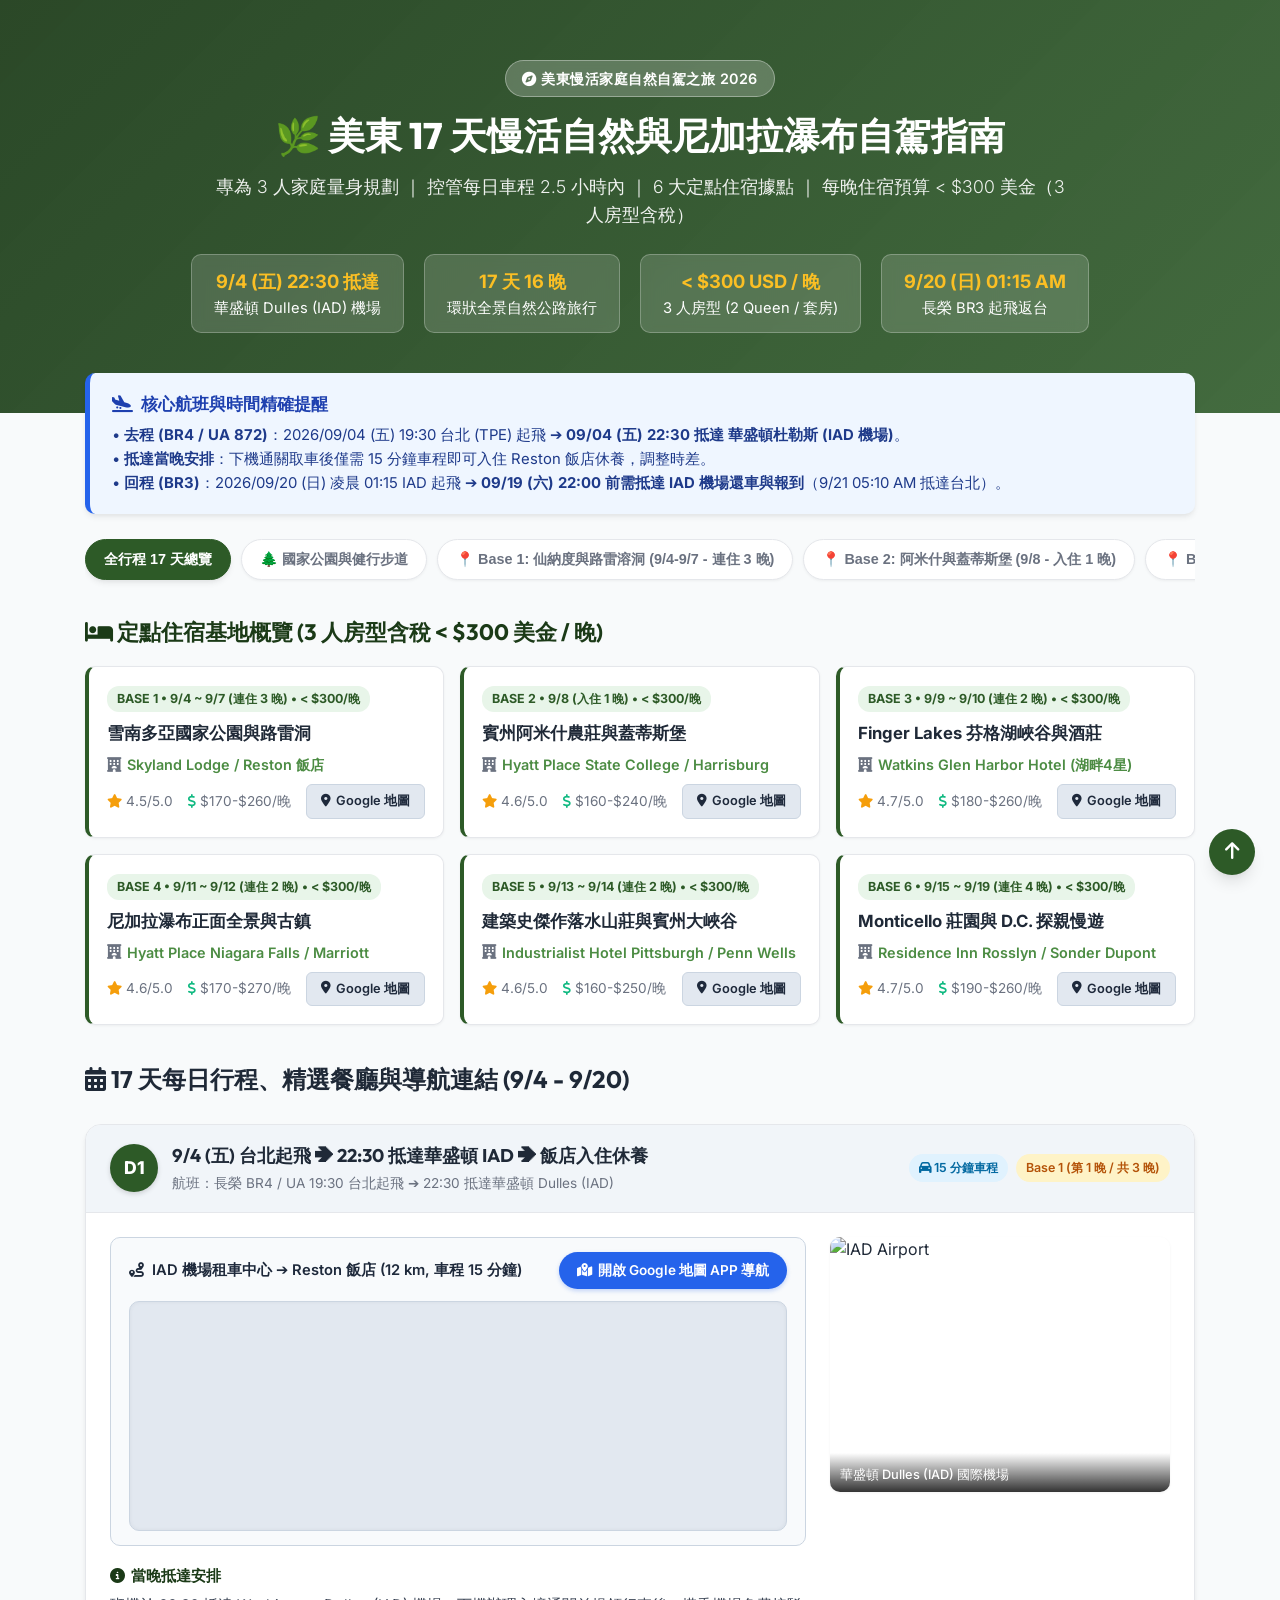
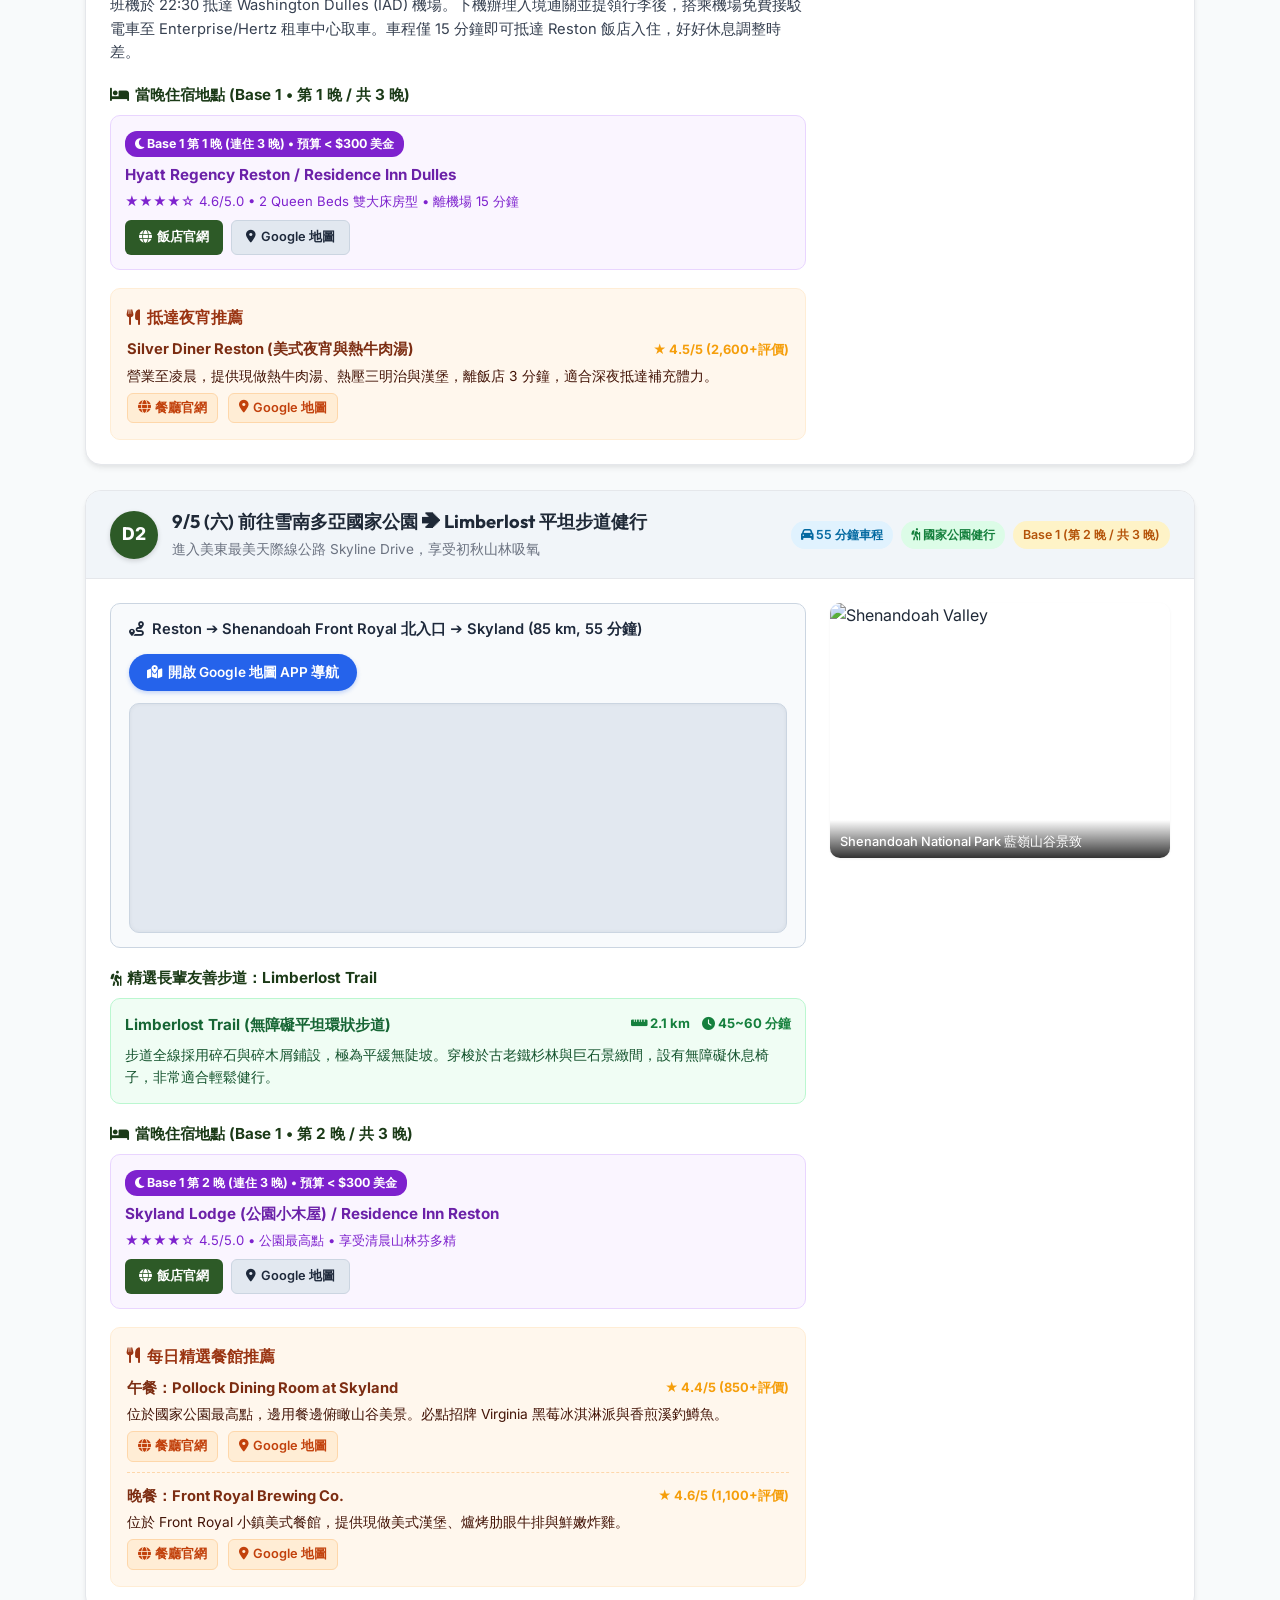
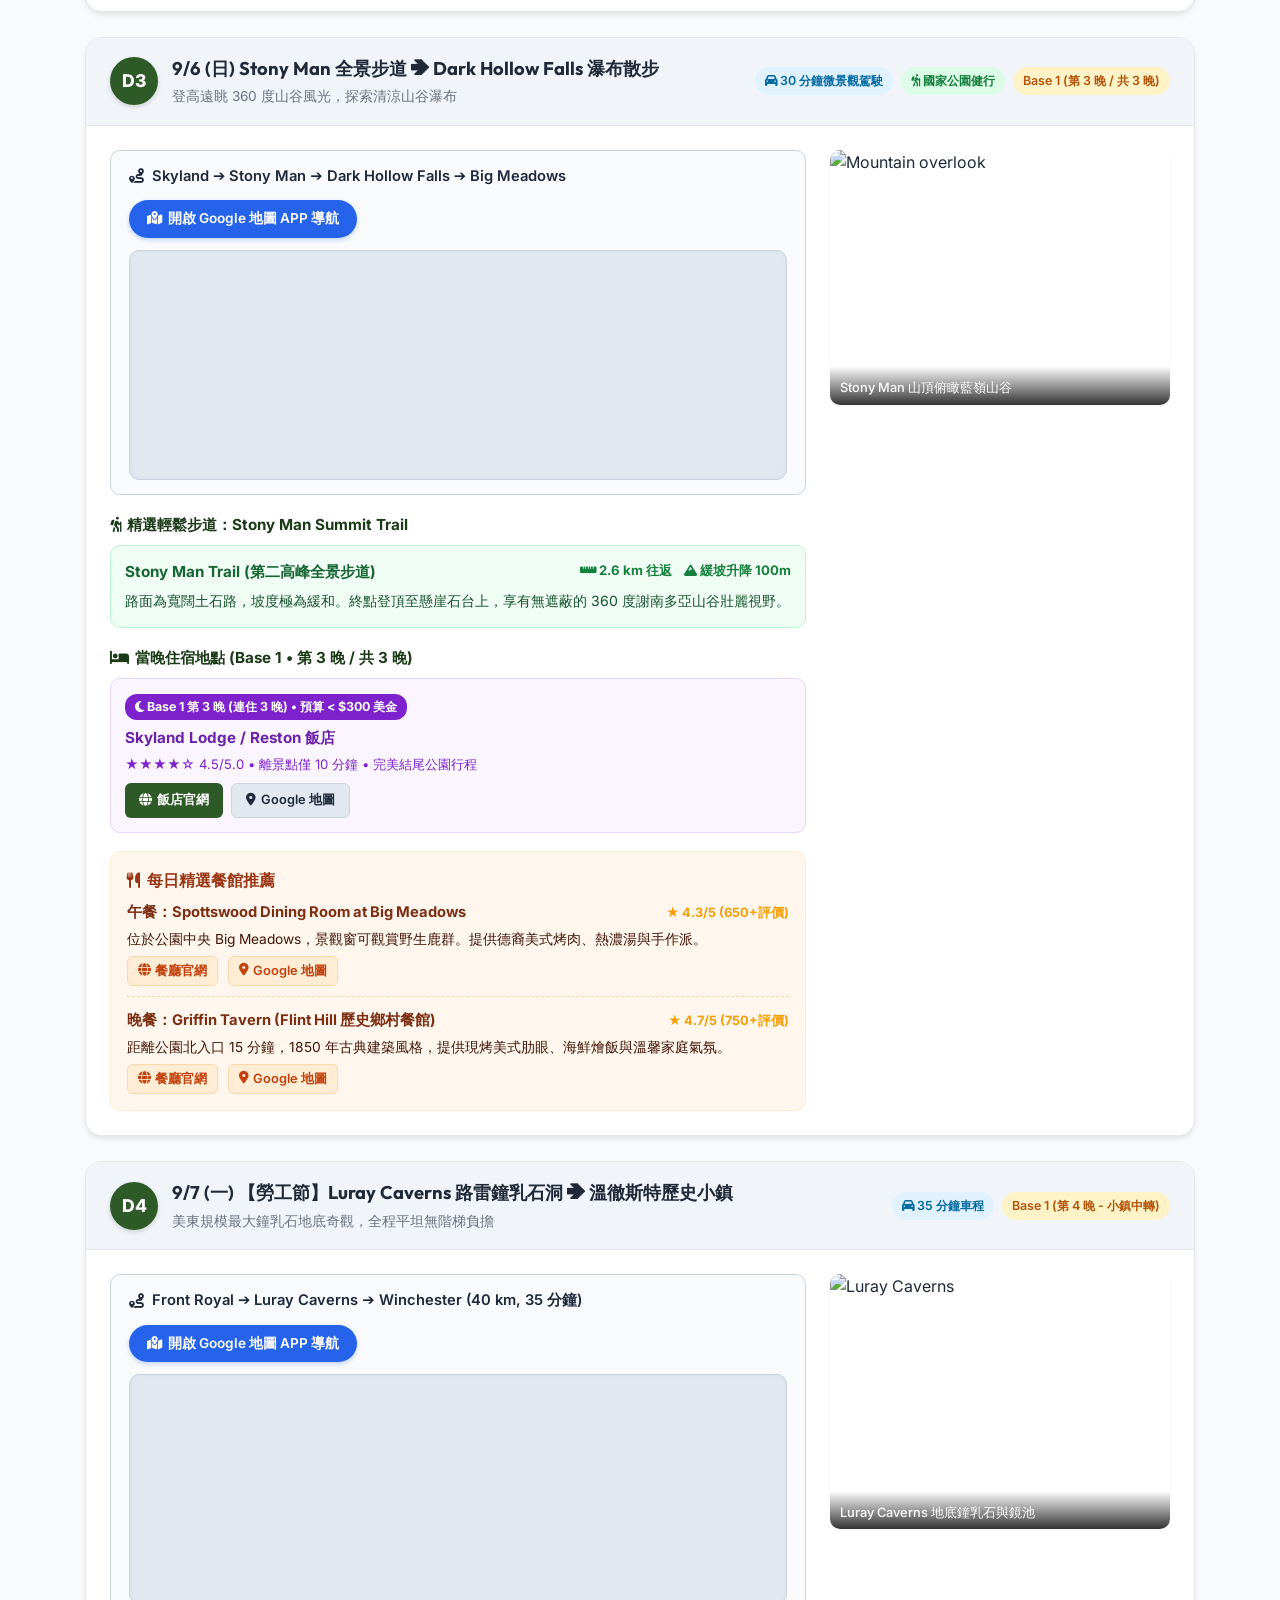
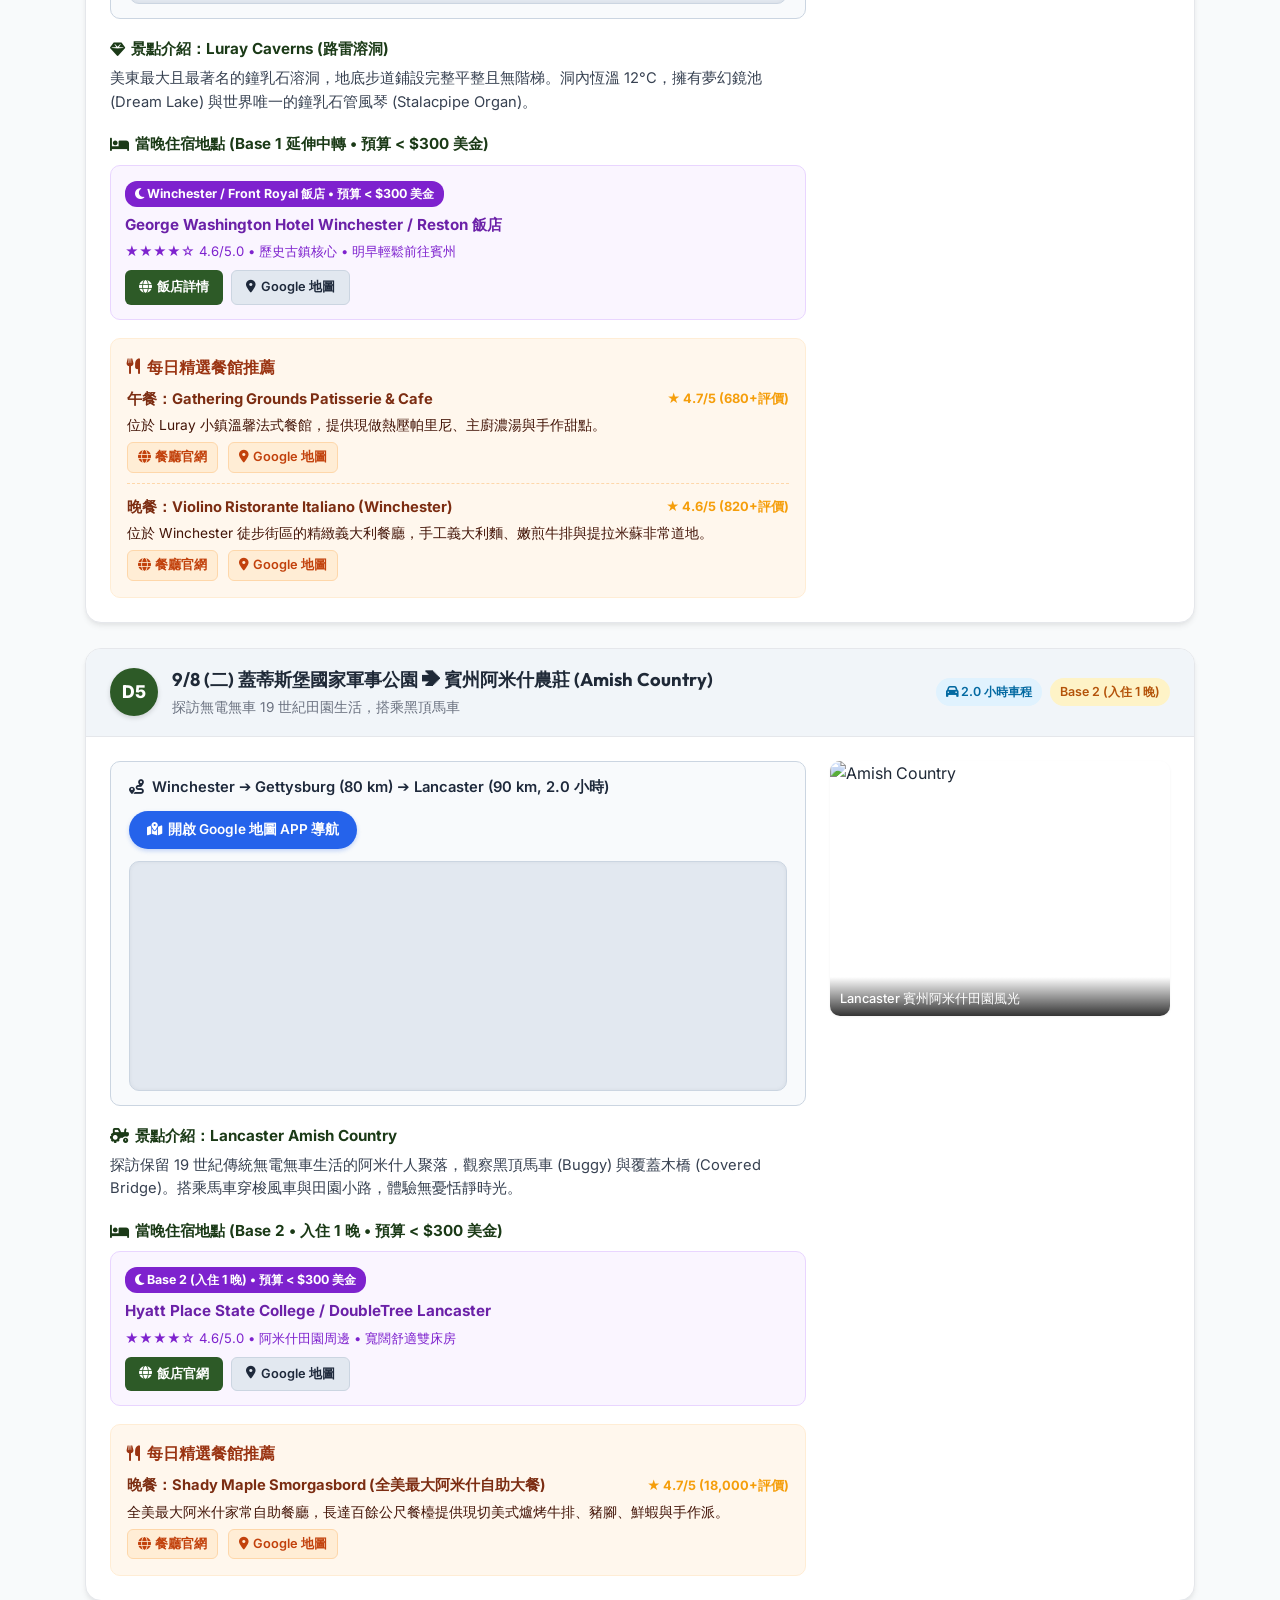
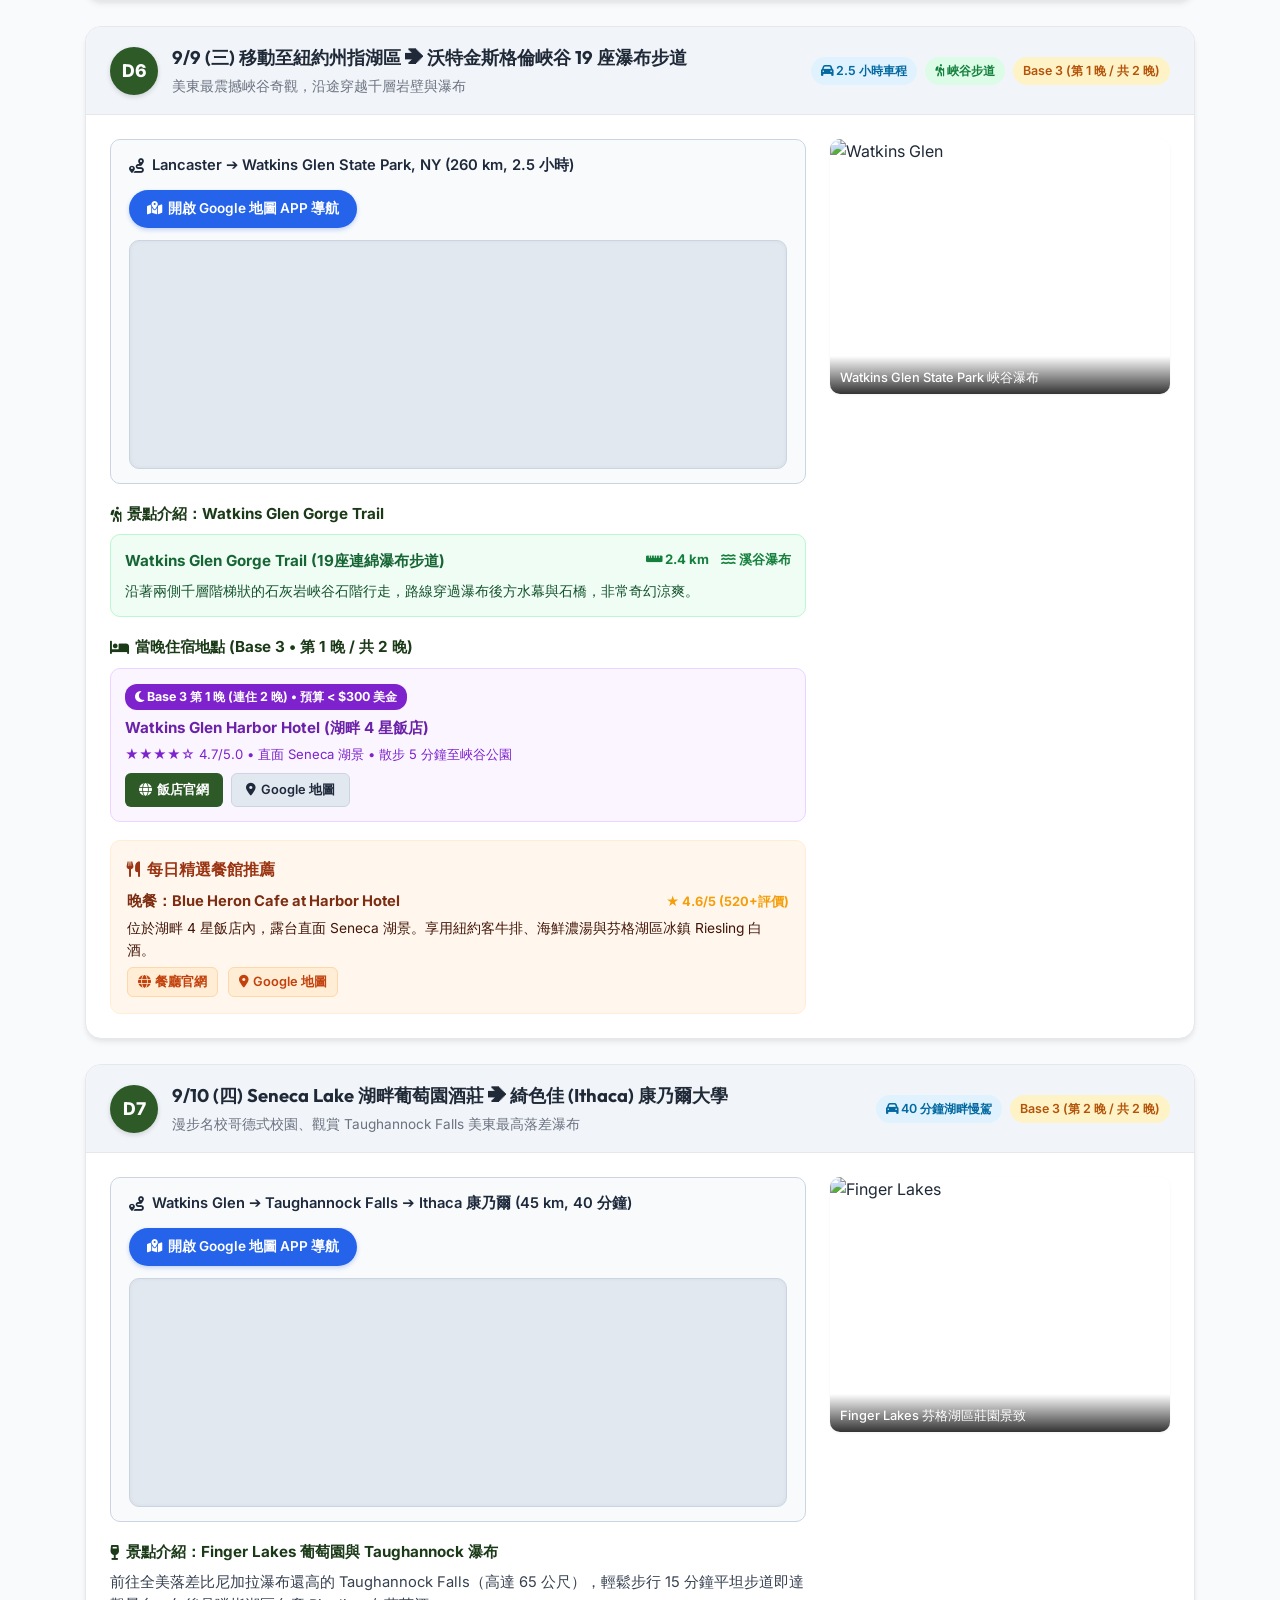
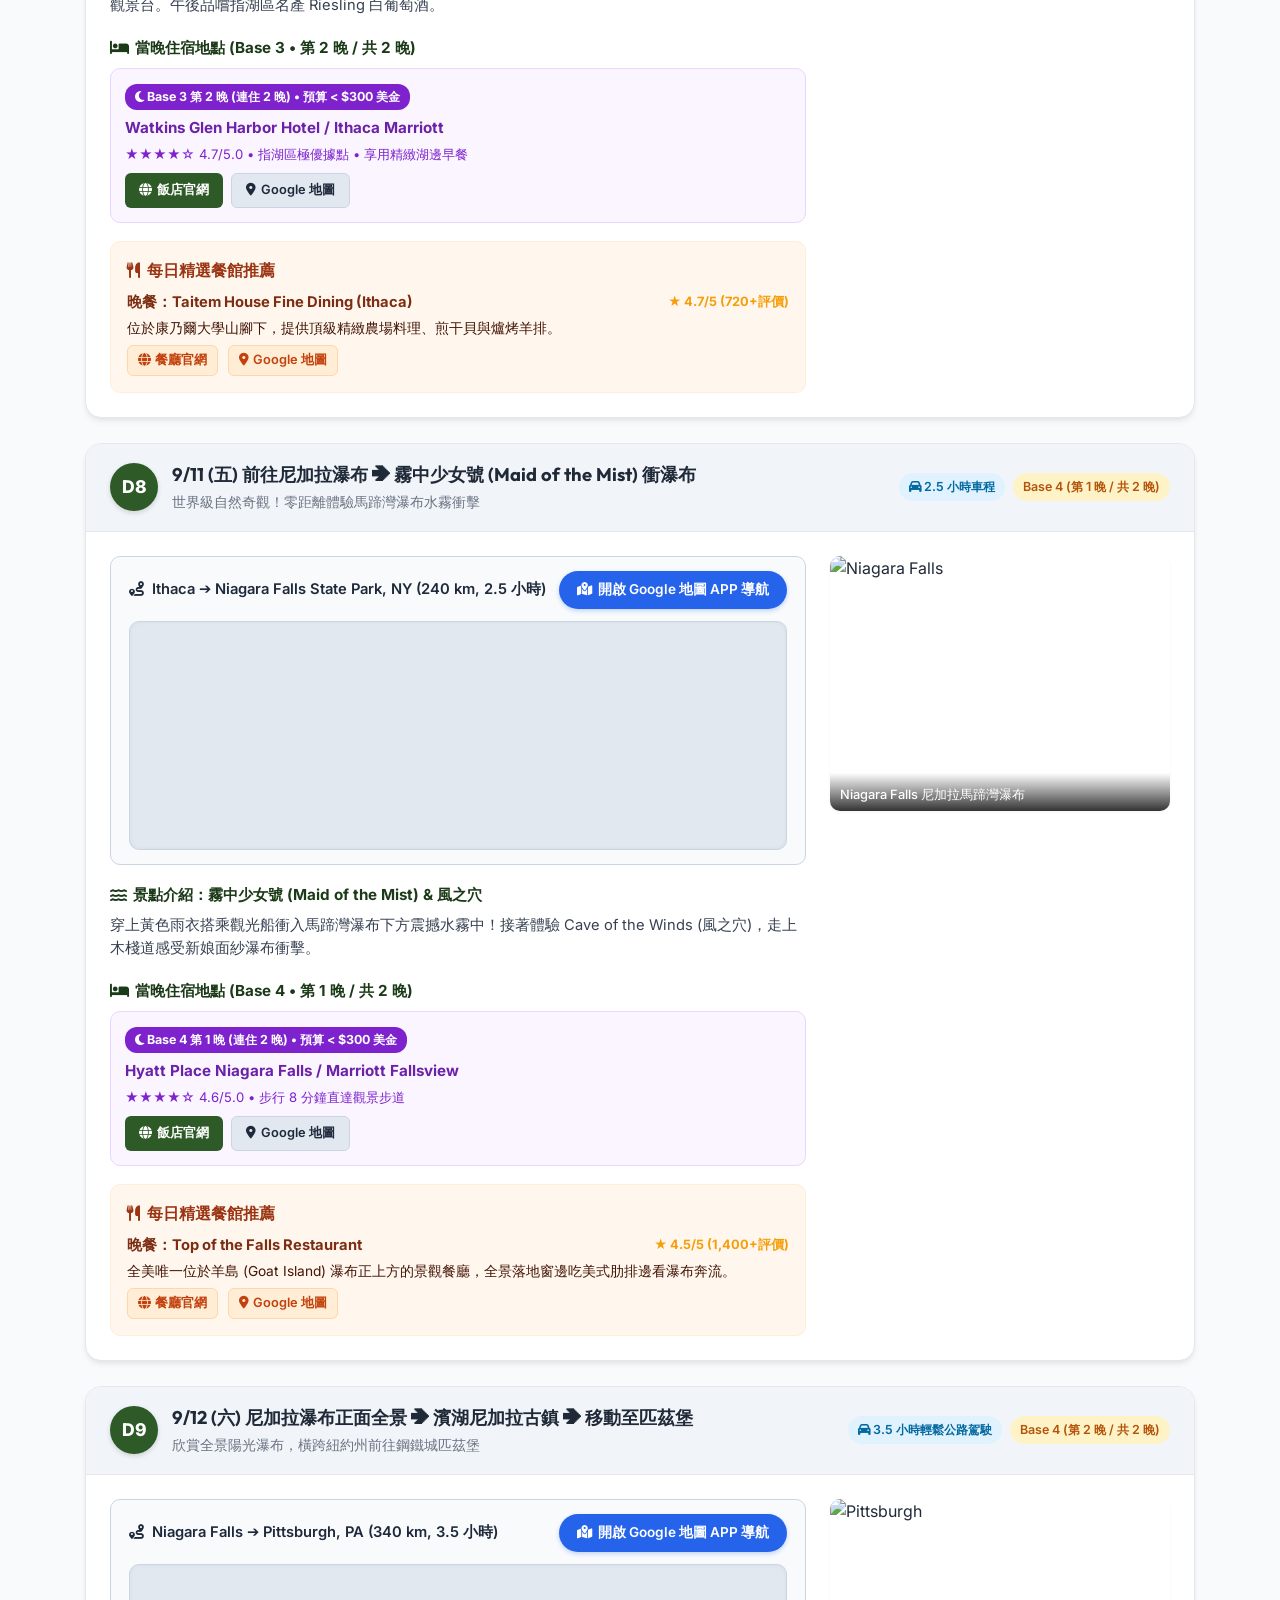
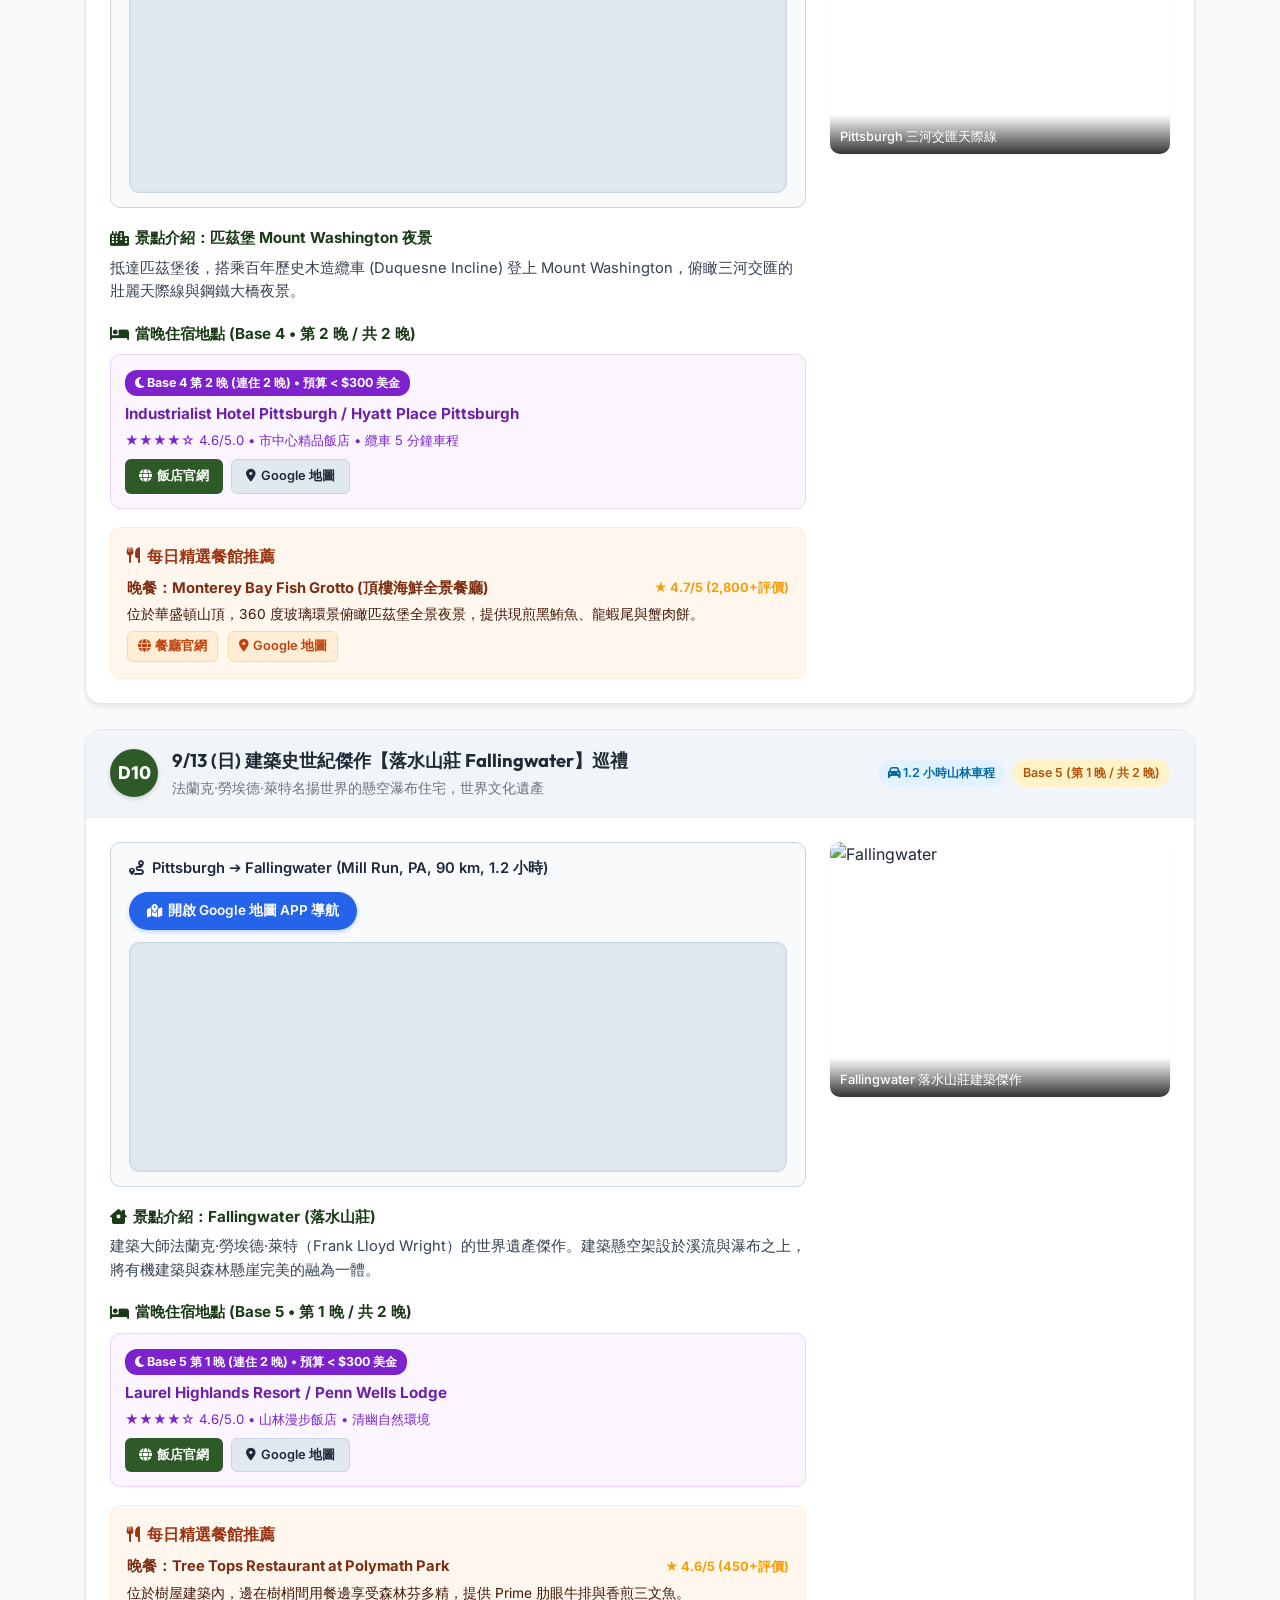
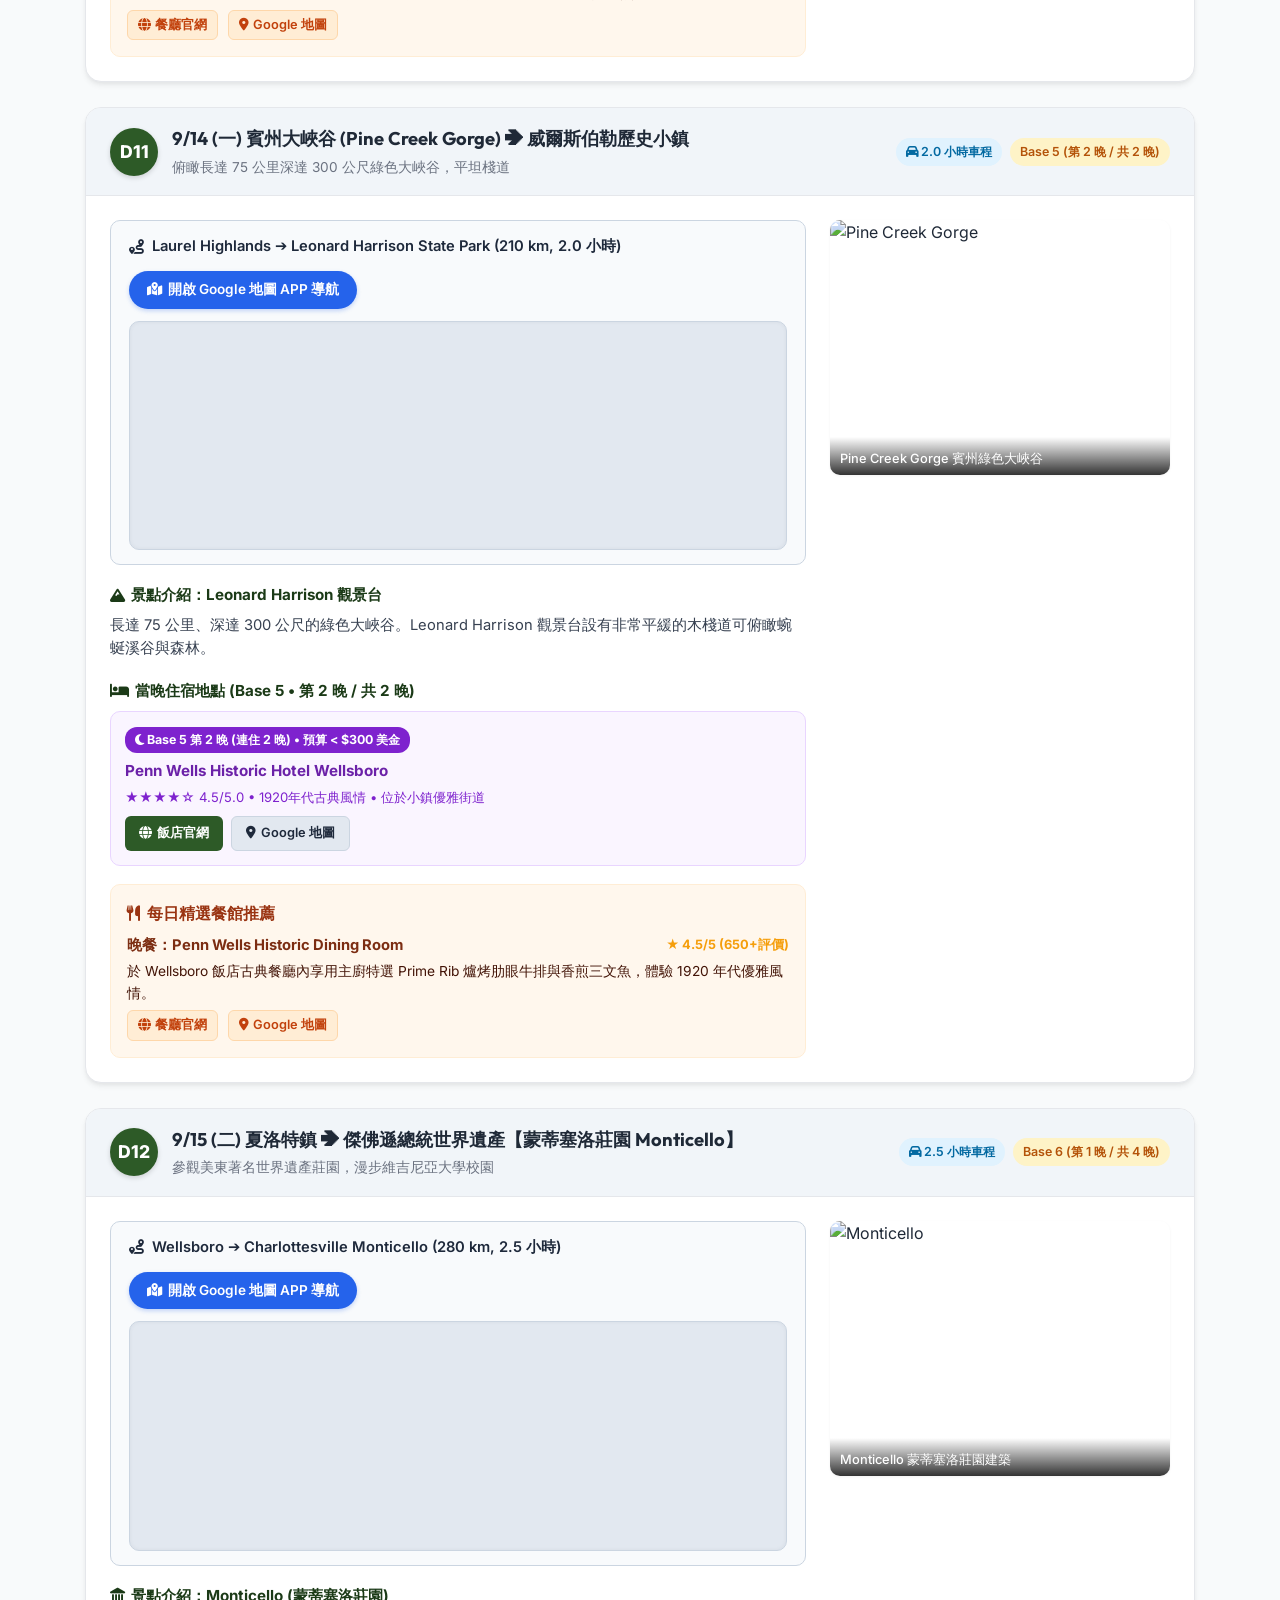
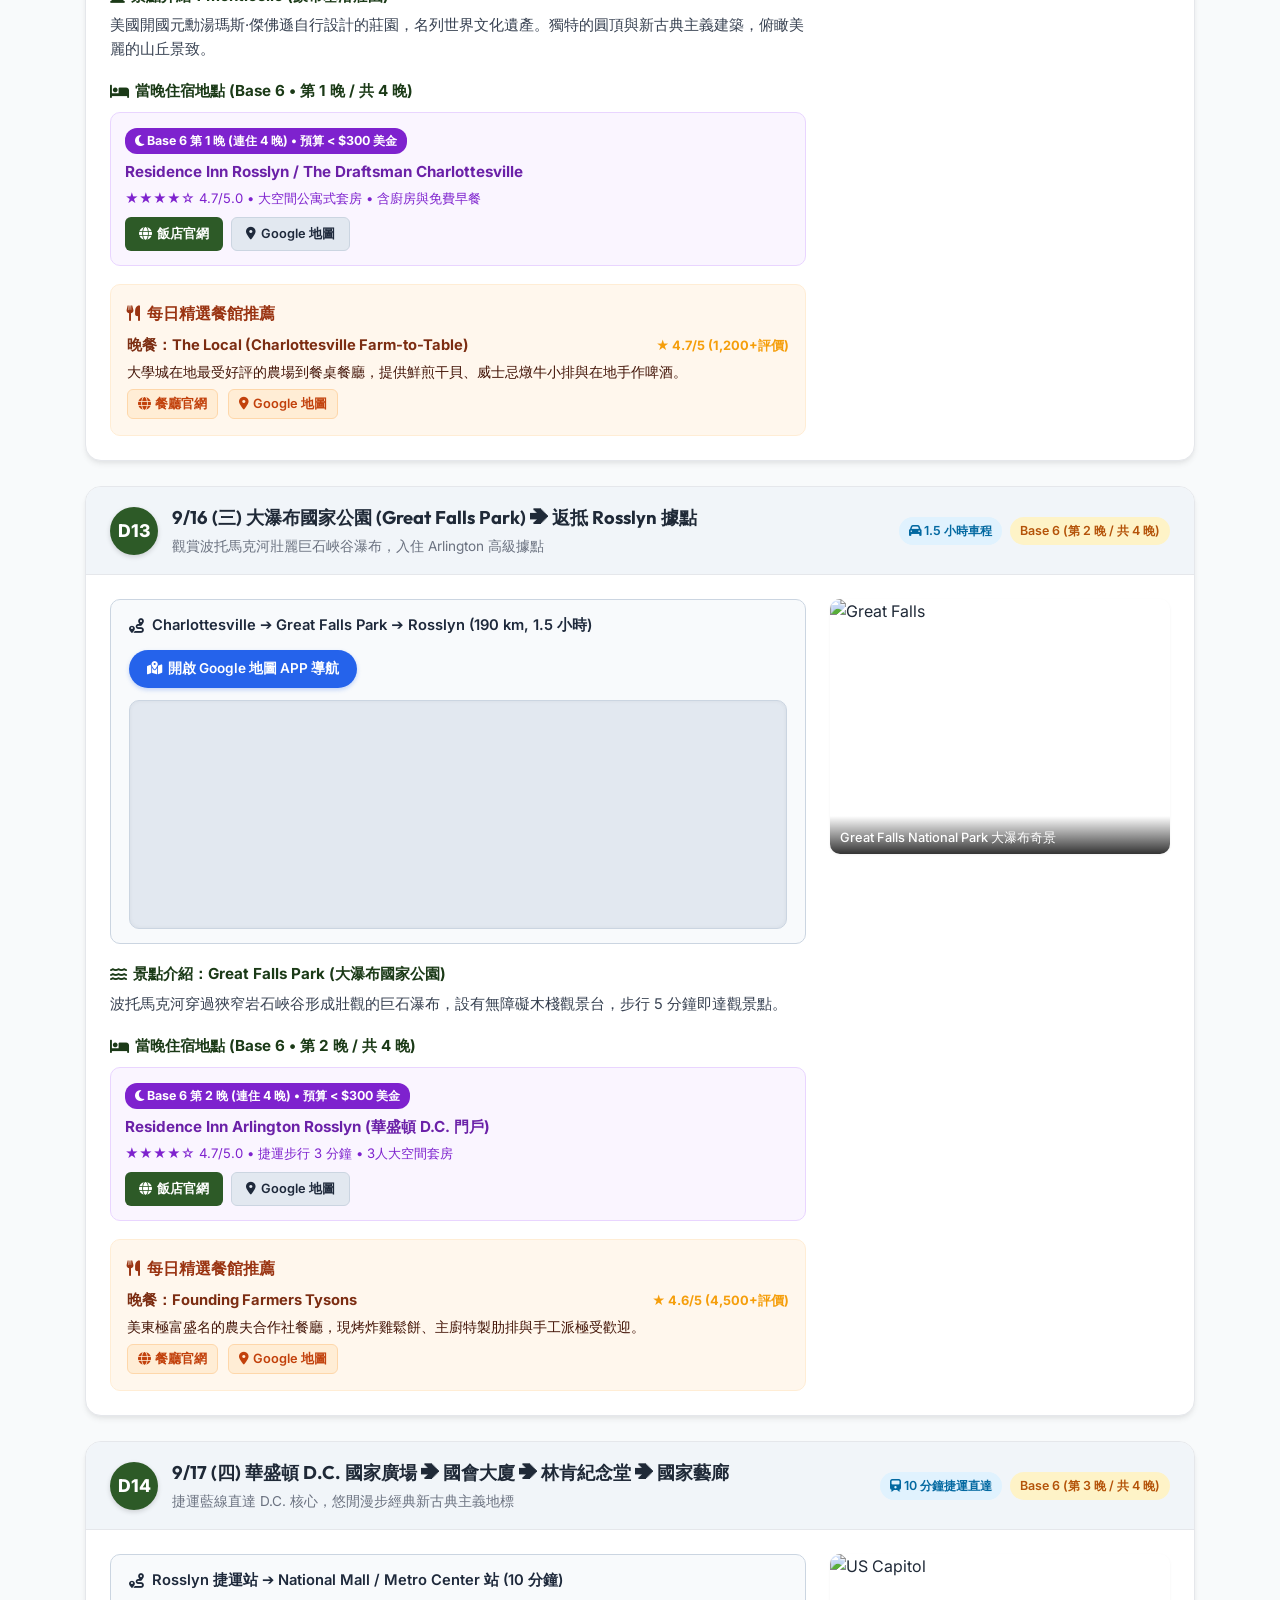
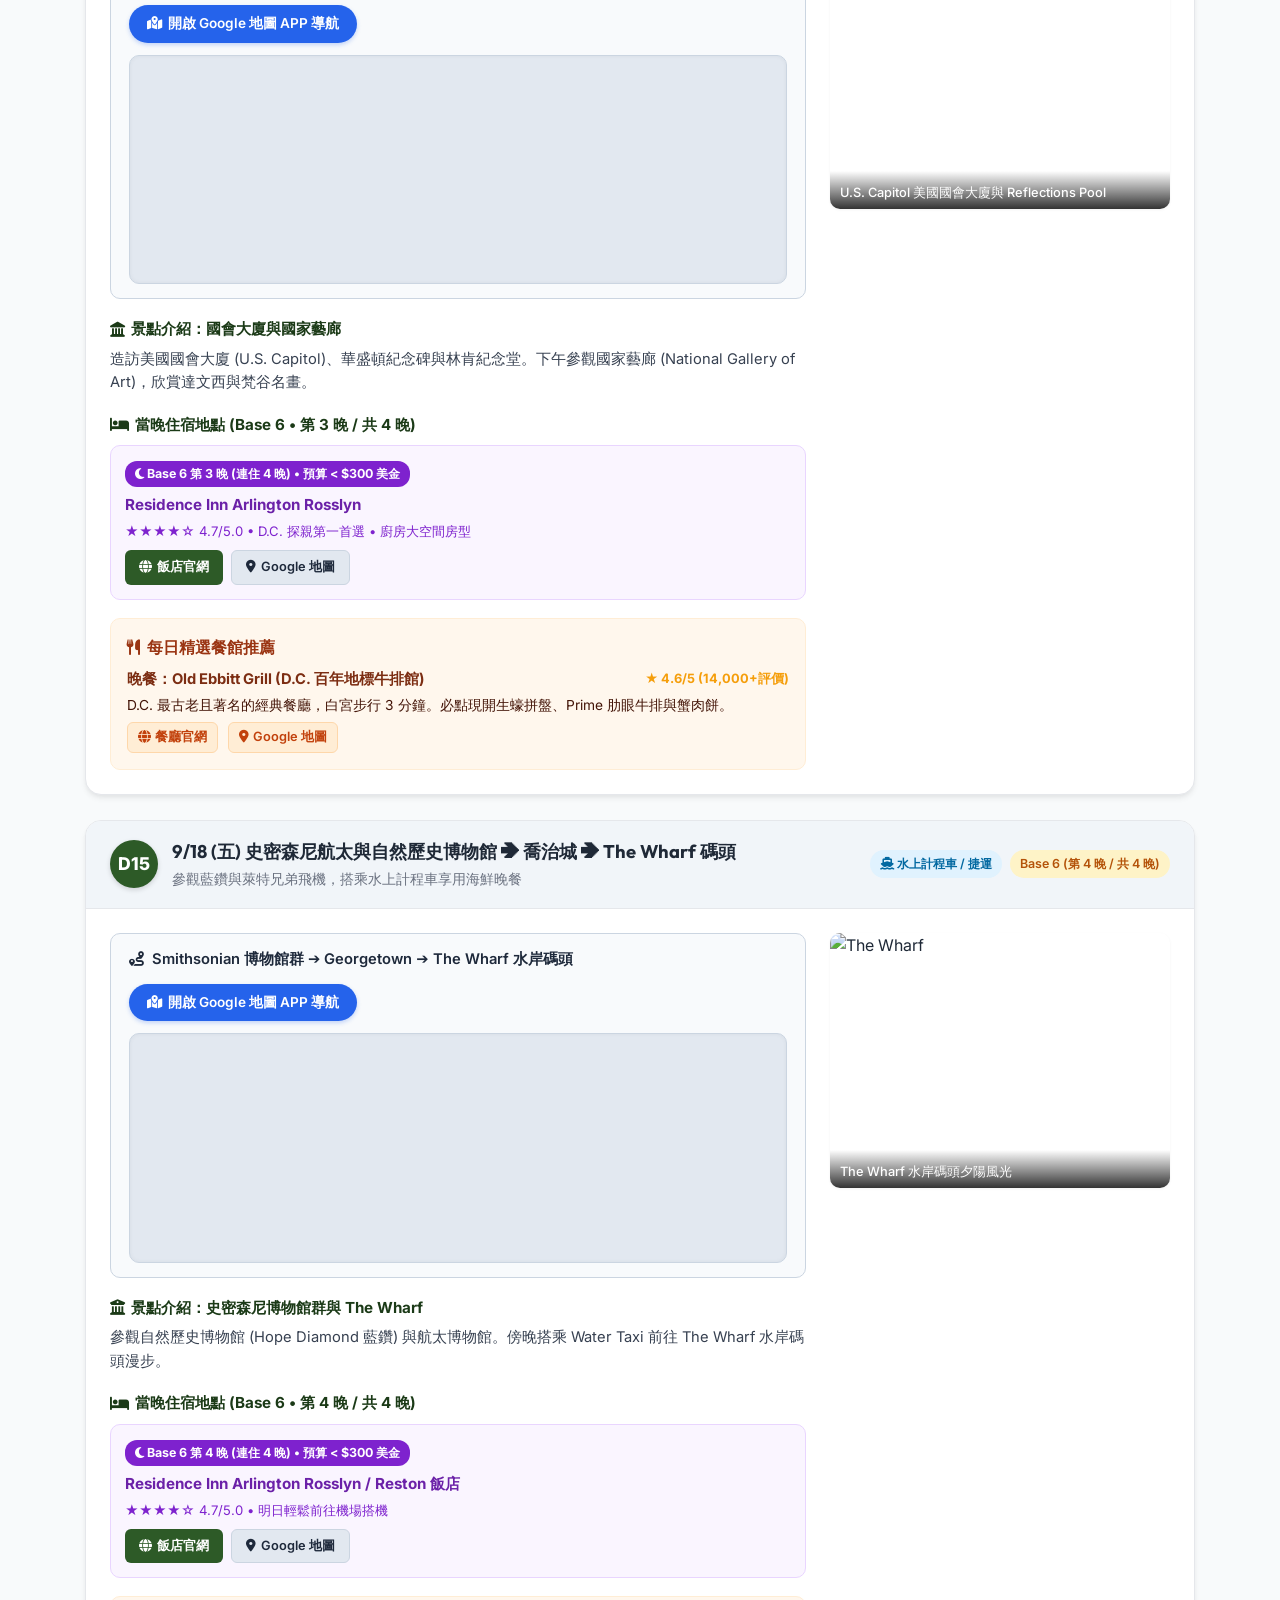
==== commit 77514c9a: "feat: 為每日行程新增 Google Maps 嵌入互動地圖與詳細住宿天數標籤(入住幾晚/連住狀況)" ====
--- a/index.html
+++ b/index.html
@@ -213,6 +213,7 @@
             display: flex;
             align-items: center;
             gap: 6px;
+            margin-bottom: 8px;
         }
 
         .base-hotel a {
@@ -227,8 +228,10 @@
 
         .base-meta {
             display: flex;
+            align-items: center;
+            justify-content: space-between;
             gap: 12px;
-            font-size: 0.82rem;
+            font-size: 0.85rem;
             color: var(--text-muted);
             margin-top: 8px;
         }
@@ -293,6 +296,7 @@
         .day-tags {
             display: flex;
             gap: 8px;
+            flex-wrap: wrap;
         }
 
         .tag {
@@ -326,6 +330,12 @@
             padding: 14px 18px;
             margin-bottom: 18px;
             display: flex;
+            flex-direction: column;
+            gap: 12px;
+        }
+
+        .drive-top {
+            display: flex;
             justify-content: space-between;
             align-items: center;
             flex-wrap: wrap;
@@ -344,7 +354,7 @@
         .maps-btn {
             background: #2563eb;
             color: white;
-            padding: 7px 16px;
+            padding: 8px 18px;
             border-radius: 20px;
             font-size: 0.85rem;
             font-weight: 600;
@@ -360,6 +370,21 @@
             background: #1d4ed8;
         }
 
+        .map-embed-container {
+            width: 100%;
+            border-radius: 10px;
+            overflow: hidden;
+            border: 1px solid #cbd5e1;
+            box-shadow: inset 0 0 4px rgba(0,0,0,0.05);
+            background: #e2e8f0;
+        }
+
+        .map-embed-container iframe {
+            width: 100%;
+            height: 220px;
+            border: 0;
+        }
+
         .info-block {
             margin-bottom: 18px;
         }
@@ -416,6 +441,17 @@
             border-radius: var(--radius-md);
             padding: 14px;
             margin-top: 8px;
+        }
+
+        .hotel-stay-tag {
+            display: inline-block;
+            background: #7e22ce;
+            color: white;
+            font-size: 0.78rem;
+            font-weight: 700;
+            padding: 3px 10px;
+            border-radius: 12px;
+            margin-bottom: 6px;
         }
 
         .hotel-name {
@@ -656,12 +692,12 @@
         <div class="filter-nav">
             <button class="filter-btn active" onclick="filterItinerary('all')">全行程 17 天總覽</button>
             <button class="filter-btn" onclick="filterItinerary('hike')">🌲 國家公園與健行步道</button>
-            <button class="filter-btn" onclick="filterItinerary('base1')">📍 Base 1: 仙納度與路雷溶洞 (9/4-9/7)</button>
-            <button class="filter-btn" onclick="filterItinerary('base2')">📍 Base 2: 阿米什與蓋蒂斯堡 (9/8)</button>
-            <button class="filter-btn" onclick="filterItinerary('base3')">📍 Base 3: 紐約州指湖區 (9/9-9/10)</button>
-            <button class="filter-btn" onclick="filterItinerary('base4')">📍 Base 4: 尼加拉瀑布 (9/11-9/12)</button>
-            <button class="filter-btn" onclick="filterItinerary('base5')">📍 Base 5: 落水山莊與大峽谷 (9/13-9/14)</button>
-            <button class="filter-btn" onclick="filterItinerary('base6')">📍 Base 6: 華盛頓 D.C. 探親 (9/15-9/19)</button>
+            <button class="filter-btn" onclick="filterItinerary('base1')">📍 Base 1: 仙納度與路雷溶洞 (9/4-9/7 - 連住 3 晚)</button>
+            <button class="filter-btn" onclick="filterItinerary('base2')">📍 Base 2: 阿米什與蓋蒂斯堡 (9/8 - 入住 1 晚)</button>
+            <button class="filter-btn" onclick="filterItinerary('base3')">📍 Base 3: 紐約州指湖區 (9/9-9/10 - 連住 2 晚)</button>
+            <button class="filter-btn" onclick="filterItinerary('base4')">📍 Base 4: 尼加拉瀑布 (9/11-9/12 - 連住 2 晚)</button>
+            <button class="filter-btn" onclick="filterItinerary('base5')">📍 Base 5: 落水山莊與大峽谷 (9/13-9/14 - 連住 2 晚)</button>
+            <button class="filter-btn" onclick="filterItinerary('base6')">📍 Base 6: 華盛頓 D.C. 探親 (9/15-9/19 - 連住 4 晚)</button>
         </div>
 
         <!-- 6 Accommodation Bases Overview -->
@@ -671,7 +707,7 @@
 
         <div class="base-summary-grid">
             <div class="base-card">
-                <span class="base-badge">BASE 1 &bull; 9/4 ~ 9/7 (3 晚) &bull; < $300/晚</span>
+                <span class="base-badge">BASE 1 &bull; 9/4 ~ 9/7 (連住 3 晚) &bull; < $300/晚</span>
                 <div class="base-title">雪南多亞國家公園與路雷洞</div>
                 <div class="base-hotel">
                     <i class="fa-solid fa-hotel"></i>
@@ -685,7 +721,7 @@
             </div>
 
             <div class="base-card">
-                <span class="base-badge">BASE 2 &bull; 9/8 (1 晚) &bull; < $300/晚</span>
+                <span class="base-badge">BASE 2 &bull; 9/8 (入住 1 晚) &bull; < $300/晚</span>
                 <div class="base-title">賓州阿米什農莊與蓋蒂斯堡</div>
                 <div class="base-hotel">
                     <i class="fa-solid fa-hotel"></i>
@@ -699,7 +735,7 @@
             </div>
 
             <div class="base-card">
-                <span class="base-badge">BASE 3 &bull; 9/9 ~ 9/10 (2 晚) &bull; < $300/晚</span>
+                <span class="base-badge">BASE 3 &bull; 9/9 ~ 9/10 (連住 2 晚) &bull; < $300/晚</span>
                 <div class="base-title">Finger Lakes 芬格湖峽谷與酒莊</div>
                 <div class="base-hotel">
                     <i class="fa-solid fa-hotel"></i>
@@ -713,7 +749,7 @@
             </div>
 
             <div class="base-card">
-                <span class="base-badge">BASE 4 &bull; 9/11 ~ 9/12 (2 晚) &bull; < $300/晚</span>
+                <span class="base-badge">BASE 4 &bull; 9/11 ~ 9/12 (連住 2 晚) &bull; < $300/晚</span>
                 <div class="base-title">尼加拉瀑布正面全景與古鎮</div>
                 <div class="base-hotel">
                     <i class="fa-solid fa-hotel"></i>
@@ -727,7 +763,7 @@
             </div>
 
             <div class="base-card">
-                <span class="base-badge">BASE 5 &bull; 9/13 ~ 9/14 (2 晚) &bull; < $300/晚</span>
+                <span class="base-badge">BASE 5 &bull; 9/13 ~ 9/14 (連住 2 晚) &bull; < $300/晚</span>
                 <div class="base-title">建築史傑作落水山莊與賓州大峽谷</div>
                 <div class="base-hotel">
                     <i class="fa-solid fa-hotel"></i>
@@ -741,7 +777,7 @@
             </div>
 
             <div class="base-card">
-                <span class="base-badge">BASE 6 &bull; 9/15 ~ 9/19 (4 晚) &bull; < $300/晚</span>
+                <span class="base-badge">BASE 6 &bull; 9/15 ~ 9/19 (連住 4 晚) &bull; < $300/晚</span>
                 <div class="base-title">Monticello 莊園與 D.C. 探親慢遊</div>
                 <div class="base-hotel">
                     <i class="fa-solid fa-hotel"></i>
@@ -773,27 +809,33 @@
                     </div>
                     <div class="day-tags">
                         <span class="tag tag-drive"><i class="fa-solid fa-car"></i> 15 分鐘車程</span>
-                        <span class="tag tag-base">Base 1 (第 1 晚)</span>
+                        <span class="tag tag-base">Base 1 (第 1 晚 / 共 3 晚)</span>
                     </div>
                 </div>
                 <div class="day-body">
                     <div class="day-info">
                         <div class="drive-box">
-                            <div class="drive-info">
-                                <i class="fa-solid fa-route"></i>
-                                <span>IAD 機場租車中心 ➔ Reston 飯店 (12 km)</span>
-                            </div>
-                            <a href="https://www.google.com/maps/dir/?api=1&origin=Washington+Dulles+International+Airport&destination=Hyatt+Regency+Reston+VA" target="_blank" class="maps-btn">
-                                <i class="fa-solid fa-map-location-dot"></i> Maps 導航 (15分)
-                            </a>
+                            <div class="drive-top">
+                                <div class="drive-info">
+                                    <i class="fa-solid fa-route"></i>
+                                    <span>IAD 機場租車中心 ➔ Reston 飯店 (12 km, 車程 15 分鐘)</span>
+                                </div>
+                                <a href="https://www.google.com/maps/dir/?api=1&origin=Washington+Dulles+International+Airport&destination=Hyatt+Regency+Reston+VA" target="_blank" class="maps-btn">
+                                    <i class="fa-solid fa-map-location-dot"></i> 開啟 Google 地圖 APP 導航
+                                </a>
+                            </div>
+                            <div class="map-embed-container">
+                                <iframe src="https://maps.google.com/maps?saddr=Washington+Dulles+International+Airport&daddr=Hyatt+Regency+Reston+VA&output=embed" allowfullscreen="" loading="lazy"></iframe>
+                            </div>
                         </div>
                         <div class="info-block">
                             <div class="block-title"><i class="fa-solid fa-circle-info"></i> 當晚抵達安排</div>
                             <p class="spot-description">班機於 22:30 抵達 Washington Dulles (IAD) 機場。下機辦理入境通關並提領行李後，搭乘機場免費接駁電車至 Enterprise/Hertz 租車中心取車。車程僅 15 分鐘即可抵達 Reston 飯店入住，好好休息調整時差。</p>
                         </div>
                         <div class="info-block">
-                            <div class="block-title"><i class="fa-solid fa-bed"></i> 住宿推薦 (3人房含稅 < $300/晚)</div>
+                            <div class="block-title"><i class="fa-solid fa-bed"></i> 當晚住宿地點 (Base 1 &bull; 第 1 晚 / 共 3 晚)</div>
                             <div class="hotel-info-card">
+                                <span class="hotel-stay-tag"><i class="fa-solid fa-moon"></i> Base 1 第 1 晚 (連住 3 晚) &bull; 預算 < $300 美金</span>
                                 <div class="hotel-name">Hyatt Regency Reston / Residence Inn Dulles</div>
                                 <div class="rating-stars">★★★★☆ 4.6/5.0 &bull; 2 Queen Beds 雙大床房型 &bull; 離機場 15 分鐘</div>
                                 <div class="hotel-links">
@@ -840,19 +882,24 @@
                     <div class="day-tags">
                         <span class="tag tag-drive"><i class="fa-solid fa-car"></i> 55 分鐘車程</span>
                         <span class="tag tag-hike"><i class="fa-solid fa-person-hiking"></i> 國家公園健行</span>
-                        <span class="tag tag-base">Base 1 (第 2 晚)</span>
+                        <span class="tag tag-base">Base 1 (第 2 晚 / 共 3 晚)</span>
                     </div>
                 </div>
                 <div class="day-body">
                     <div class="day-info">
                         <div class="drive-box">
-                            <div class="drive-info">
-                                <i class="fa-solid fa-route"></i>
-                                <span>Reston ➔ Shenandoah Front Royal 北入口 (85 km)</span>
-                            </div>
-                            <a href="https://www.google.com/maps/dir/?api=1&origin=Reston+VA&destination=Front+Royal+Entrance+Station+Skyline+Drive+VA" target="_blank" class="maps-btn">
-                                <i class="fa-solid fa-map-location-dot"></i> Maps 導航 (55分)
-                            </a>
+                            <div class="drive-top">
+                                <div class="drive-info">
+                                    <i class="fa-solid fa-route"></i>
+                                    <span>Reston ➔ Shenandoah Front Royal 北入口 ➔ Skyland (85 km, 55 分鐘)</span>
+                                </div>
+                                <a href="https://www.google.com/maps/dir/?api=1&origin=Reston+VA&destination=Skyland+Lodge+Shenandoah+VA" target="_blank" class="maps-btn">
+                                    <i class="fa-solid fa-map-location-dot"></i> 開啟 Google 地圖 APP 導航
+                                </a>
+                            </div>
+                            <div class="map-embed-container">
+                                <iframe src="https://maps.google.com/maps?saddr=Reston+VA&daddr=Skyland+Lodge+Shenandoah+VA&output=embed" allowfullscreen="" loading="lazy"></iframe>
+                            </div>
                         </div>
                         <div class="info-block">
                             <div class="block-title"><i class="fa-solid fa-person-hiking"></i> 精選長輩友善步道：Limberlost Trail</div>
@@ -862,6 +909,19 @@
                                     <span class="hike-meta"><span><i class="fa-solid fa-ruler-horizontal"></i> 2.1 km</span> <span><i class="fa-solid fa-clock"></i> 45~60 分鐘</span></span>
                                 </div>
                                 <div class="hike-desc">步道全線採用碎石與碎木屑鋪設，極為平緩無陡坡。穿梭於古老鐵杉林與巨石景緻間，設有無障礙休息椅子，非常適合輕鬆健行。</div>
+                            </div>
+                        </div>
+
+                        <div class="info-block">
+                            <div class="block-title"><i class="fa-solid fa-bed"></i> 當晚住宿地點 (Base 1 &bull; 第 2 晚 / 共 3 晚)</div>
+                            <div class="hotel-info-card">
+                                <span class="hotel-stay-tag"><i class="fa-solid fa-moon"></i> Base 1 第 2 晚 (連住 3 晚) &bull; 預算 < $300 美金</span>
+                                <div class="hotel-name">Skyland Lodge (公園小木屋) / Residence Inn Reston</div>
+                                <div class="rating-stars">★★★★☆ 4.5/5.0 &bull; 公園最高點 &bull; 享受清晨山林芬多精</div>
+                                <div class="hotel-links">
+                                    <a href="https://www.goshenandoah.com/lodging/skyland" target="_blank" class="link-btn link-btn-official"><i class="fa-solid fa-globe"></i> 飯店官網</a>
+                                    <a href="https://www.google.com/maps/search/?api=1&query=Skyland+Lodge+Shenandoah+National+Park+VA" target="_blank" class="link-btn link-btn-maps"><i class="fa-solid fa-location-dot"></i> Google 地圖</a>
+                                </div>
                             </div>
                         </div>
 
@@ -913,19 +973,24 @@
                     <div class="day-tags">
                         <span class="tag tag-drive"><i class="fa-solid fa-car"></i> 30 分鐘微景觀駕駛</span>
                         <span class="tag tag-hike"><i class="fa-solid fa-person-hiking"></i> 國家公園健行</span>
-                        <span class="tag tag-base">Base 1 (第 3 晚)</span>
+                        <span class="tag tag-base">Base 1 (第 3 晚 / 共 3 晚)</span>
                     </div>
                 </div>
                 <div class="day-body">
                     <div class="day-info">
                         <div class="drive-box">
-                            <div class="drive-info">
-                                <i class="fa-solid fa-route"></i>
-                                <span>Skyline Drive 景觀道路點對點移動 (每段 15~30 分鐘)</span>
-                            </div>
-                            <a href="https://www.google.com/maps/dir/?api=1&origin=Skyland+VA&destination=Stony+Man+Trailhead+Skyline+Drive+VA" target="_blank" class="maps-btn">
-                                <i class="fa-solid fa-map-location-dot"></i> Maps 導航 (20分)
-                            </a>
+                            <div class="drive-top">
+                                <div class="drive-info">
+                                    <i class="fa-solid fa-route"></i>
+                                    <span>Skyland ➔ Stony Man ➔ Dark Hollow Falls ➔ Big Meadows</span>
+                                </div>
+                                <a href="https://www.google.com/maps/dir/?api=1&origin=Skyland+Lodge+VA&destination=Big+Meadows+Lodge+Shenandoah+VA" target="_blank" class="maps-btn">
+                                    <i class="fa-solid fa-map-location-dot"></i> 開啟 Google 地圖 APP 導航
+                                </a>
+                            </div>
+                            <div class="map-embed-container">
+                                <iframe src="https://maps.google.com/maps?saddr=Skyland+Lodge+VA&daddr=Big+Meadows+Lodge+Shenandoah+VA&output=embed" allowfullscreen="" loading="lazy"></iframe>
+                            </div>
                         </div>
                         <div class="info-block">
                             <div class="block-title"><i class="fa-solid fa-person-hiking"></i> 精選輕鬆步道：Stony Man Summit Trail</div>
@@ -935,6 +1000,19 @@
                                     <span class="hike-meta"><span><i class="fa-solid fa-ruler-horizontal"></i> 2.6 km 往返</span> <span><i class="fa-solid fa-mountain"></i> 緩坡升降 100m</span></span>
                                 </div>
                                 <div class="hike-desc">路面為寬闊土石路，坡度極為緩和。終點登頂至懸崖石台上，享有無遮蔽的 360 度謝南多亞山谷壯麗視野。</div>
+                            </div>
+                        </div>
+
+                        <div class="info-block">
+                            <div class="block-title"><i class="fa-solid fa-bed"></i> 當晚住宿地點 (Base 1 &bull; 第 3 晚 / 共 3 晚)</div>
+                            <div class="hotel-info-card">
+                                <span class="hotel-stay-tag"><i class="fa-solid fa-moon"></i> Base 1 第 3 晚 (連住 3 晚) &bull; 預算 < $300 美金</span>
+                                <div class="hotel-name">Skyland Lodge / Reston 飯店</div>
+                                <div class="rating-stars">★★★★☆ 4.5/5.0 &bull; 離景點僅 10 分鐘 &bull; 完美結尾公園行程</div>
+                                <div class="hotel-links">
+                                    <a href="https://www.goshenandoah.com/lodging/skyland" target="_blank" class="link-btn link-btn-official"><i class="fa-solid fa-globe"></i> 飯店官網</a>
+                                    <a href="https://www.google.com/maps/search/?api=1&query=Skyland+Lodge+Shenandoah+National+Park+VA" target="_blank" class="link-btn link-btn-maps"><i class="fa-solid fa-location-dot"></i> Google 地圖</a>
+                                </div>
                             </div>
                         </div>
 
@@ -985,23 +1063,41 @@
                     </div>
                     <div class="day-tags">
                         <span class="tag tag-drive"><i class="fa-solid fa-car"></i> 35 分鐘車程</span>
-                        <span class="tag tag-base">Base 1 (第 4 晚)</span>
+                        <span class="tag tag-base">Base 1 (第 4 晚 - 小鎮中轉)</span>
                     </div>
                 </div>
                 <div class="day-body">
                     <div class="day-info">
                         <div class="drive-box">
-                            <div class="drive-info">
-                                <i class="fa-solid fa-route"></i>
-                                <span>Front Royal ➔ Luray Caverns (40 km)</span>
-                            </div>
-                            <a href="https://www.google.com/maps/dir/?api=1&origin=Front+Royal+VA&destination=Luray+Caverns+Luray+VA" target="_blank" class="maps-btn">
-                                <i class="fa-solid fa-map-location-dot"></i> Maps 導航 (35分)
-                            </a>
+                            <div class="drive-top">
+                                <div class="drive-info">
+                                    <i class="fa-solid fa-route"></i>
+                                    <span>Front Royal ➔ Luray Caverns ➔ Winchester (40 km, 35 分鐘)</span>
+                                </div>
+                                <a href="https://www.google.com/maps/dir/?api=1&origin=Front+Royal+VA&destination=Luray+Caverns+Luray+VA" target="_blank" class="maps-btn">
+                                    <i class="fa-solid fa-map-location-dot"></i> 開啟 Google 地圖 APP 導航
+                                </a>
+                            </div>
+                            <div class="map-embed-container">
+                                <iframe src="https://maps.google.com/maps?saddr=Front+Royal+VA&daddr=Luray+Caverns+Luray+VA&output=embed" allowfullscreen="" loading="lazy"></iframe>
+                            </div>
                         </div>
                         <div class="info-block">
                             <div class="block-title"><i class="fa-solid fa-gem"></i> 景點介紹：Luray Caverns (路雷溶洞)</div>
                             <p class="spot-description">美東最大且最著名的鐘乳石溶洞，地底步道鋪設完整平整且無階梯。洞內恆溫 12°C，擁有夢幻鏡池 (Dream Lake) 與世界唯一的鐘乳石管風琴 (Stalacpipe Organ)。</p>
+                        </div>
+
+                        <div class="info-block">
+                            <div class="block-title"><i class="fa-solid fa-bed"></i> 當晚住宿地點 (Base 1 延伸中轉 &bull; 預算 < $300 美金)</div>
+                            <div class="hotel-info-card">
+                                <span class="hotel-stay-tag"><i class="fa-solid fa-moon"></i> Winchester / Front Royal 飯店 &bull; 預算 < $300 美金</span>
+                                <div class="hotel-name">George Washington Hotel Winchester / Reston 飯店</div>
+                                <div class="rating-stars">★★★★☆ 4.6/5.0 &bull; 歷史古鎮核心 &bull; 明早輕鬆前往賓州</div>
+                                <div class="hotel-links">
+                                    <a href="https://www.google.com/maps/search/?api=1&query=George+Washington+Hotel+Winchester+VA" target="_blank" class="link-btn link-btn-official"><i class="fa-solid fa-globe"></i> 飯店詳情</a>
+                                    <a href="https://www.google.com/maps/search/?api=1&query=George+Washington+Hotel+Winchester+VA" target="_blank" class="link-btn link-btn-maps"><i class="fa-solid fa-location-dot"></i> Google 地圖</a>
+                                </div>
+                            </div>
                         </div>
 
                         <div class="dining-card">
@@ -1051,23 +1147,41 @@
                     </div>
                     <div class="day-tags">
                         <span class="tag tag-drive"><i class="fa-solid fa-car"></i> 2.0 小時車程</span>
-                        <span class="tag tag-base">Base 2 (第 5 晚)</span>
+                        <span class="tag tag-base">Base 2 (入住 1 晚)</span>
                     </div>
                 </div>
                 <div class="day-body">
                     <div class="day-info">
                         <div class="drive-box">
-                            <div class="drive-info">
-                                <i class="fa-solid fa-route"></i>
-                                <span>Winchester ➔ Gettysburg (80 km) ➔ Lancaster (90 km)</span>
-                            </div>
-                            <a href="https://www.google.com/maps/dir/?api=1&origin=Winchester+VA&destination=Lancaster+PA&waypoints=Gettysburg+National+Military+Park+PA" target="_blank" class="maps-btn">
-                                <i class="fa-solid fa-map-location-dot"></i> Maps 導航 (2.0小時)
-                            </a>
+                            <div class="drive-top">
+                                <div class="drive-info">
+                                    <i class="fa-solid fa-route"></i>
+                                    <span>Winchester ➔ Gettysburg (80 km) ➔ Lancaster (90 km, 2.0 小時)</span>
+                                </div>
+                                <a href="https://www.google.com/maps/dir/?api=1&origin=Winchester+VA&destination=Lancaster+PA&waypoints=Gettysburg+National+Military+Park+PA" target="_blank" class="maps-btn">
+                                    <i class="fa-solid fa-map-location-dot"></i> 開啟 Google 地圖 APP 導航
+                                </a>
+                            </div>
+                            <div class="map-embed-container">
+                                <iframe src="https://maps.google.com/maps?saddr=Winchester+VA&daddr=Lancaster+PA&output=embed" allowfullscreen="" loading="lazy"></iframe>
+                            </div>
                         </div>
                         <div class="info-block">
                             <div class="block-title"><i class="fa-solid fa-tractor"></i> 景點介紹：Lancaster Amish Country</div>
                             <p class="spot-description">探訪保留 19 世紀傳統無電無車生活的阿米什人聚落，觀察黑頂馬車 (Buggy) 與覆蓋木橋 (Covered Bridge)。搭乘馬車穿梭風車與田園小路，體驗無憂恬靜時光。</p>
+                        </div>
+
+                        <div class="info-block">
+                            <div class="block-title"><i class="fa-solid fa-bed"></i> 當晚住宿地點 (Base 2 &bull; 入住 1 晚 &bull; 預算 < $300 美金)</div>
+                            <div class="hotel-info-card">
+                                <span class="hotel-stay-tag"><i class="fa-solid fa-moon"></i> Base 2 (入住 1 晚) &bull; 預算 < $300 美金</span>
+                                <div class="hotel-name">Hyatt Place State College / DoubleTree Lancaster</div>
+                                <div class="rating-stars">★★★★☆ 4.6/5.0 &bull; 阿米什田園周邊 &bull; 寬闊舒適雙床房</div>
+                                <div class="hotel-links">
+                                    <a href="https://www.hyatt.com/hyatt-place/en-US/scezs-hyatt-place-state-college" target="_blank" class="link-btn link-btn-official"><i class="fa-solid fa-globe"></i> 飯店官網</a>
+                                    <a href="https://www.google.com/maps/search/?api=1&query=Hyatt+Place+State+College+PA" target="_blank" class="link-btn link-btn-maps"><i class="fa-solid fa-location-dot"></i> Google 地圖</a>
+                                </div>
+                            </div>
                         </div>
 
                         <div class="dining-card">
@@ -1107,19 +1221,24 @@
                     <div class="day-tags">
                         <span class="tag tag-drive"><i class="fa-solid fa-car"></i> 2.5 小時車程</span>
                         <span class="tag tag-hike"><i class="fa-solid fa-person-hiking"></i> 峽谷步道</span>
-                        <span class="tag tag-base">Base 3 (第 6 晚)</span>
+                        <span class="tag tag-base">Base 3 (第 1 晚 / 共 2 晚)</span>
                     </div>
                 </div>
                 <div class="day-body">
                     <div class="day-info">
                         <div class="drive-box">
-                            <div class="drive-info">
-                                <i class="fa-solid fa-route"></i>
-                                <span>Lancaster ➔ Watkins Glen State Park, NY (260 km)</span>
-                            </div>
-                            <a href="https://www.google.com/maps/dir/?api=1&origin=Lancaster+PA&destination=Watkins+Glen+State+Park+NY" target="_blank" class="maps-btn">
-                                <i class="fa-solid fa-map-location-dot"></i> Maps 導航 (2.5小時)
-                            </a>
+                            <div class="drive-top">
+                                <div class="drive-info">
+                                    <i class="fa-solid fa-route"></i>
+                                    <span>Lancaster ➔ Watkins Glen State Park, NY (260 km, 2.5 小時)</span>
+                                </div>
+                                <a href="https://www.google.com/maps/dir/?api=1&origin=Lancaster+PA&destination=Watkins+Glen+State+Park+NY" target="_blank" class="maps-btn">
+                                    <i class="fa-solid fa-map-location-dot"></i> 開啟 Google 地圖 APP 導航
+                                </a>
+                            </div>
+                            <div class="map-embed-container">
+                                <iframe src="https://maps.google.com/maps?saddr=Lancaster+PA&daddr=Watkins+Glen+State+Park+NY&output=embed" allowfullscreen="" loading="lazy"></iframe>
+                            </div>
                         </div>
                         <div class="info-block">
                             <div class="block-title"><i class="fa-solid fa-person-hiking"></i> 景點介紹：Watkins Glen Gorge Trail</div>
@@ -1129,6 +1248,19 @@
                                     <span class="hike-meta"><span><i class="fa-solid fa-ruler-horizontal"></i> 2.4 km</span> <span><i class="fa-solid fa-water"></i> 溪谷瀑布</span></span>
                                 </div>
                                 <div class="hike-desc">沿著兩側千層階梯狀的石灰岩峽谷石階行走，路線穿過瀑布後方水幕與石橋，非常奇幻涼爽。</div>
+                            </div>
+                        </div>
+
+                        <div class="info-block">
+                            <div class="block-title"><i class="fa-solid fa-bed"></i> 當晚住宿地點 (Base 3 &bull; 第 1 晚 / 共 2 晚)</div>
+                            <div class="hotel-info-card">
+                                <span class="hotel-stay-tag"><i class="fa-solid fa-moon"></i> Base 3 第 1 晚 (連住 2 晚) &bull; 預算 < $300 美金</span>
+                                <div class="hotel-name">Watkins Glen Harbor Hotel (湖畔 4 星飯店)</div>
+                                <div class="rating-stars">★★★★☆ 4.7/5.0 &bull; 直面 Seneca 湖景 &bull; 散步 5 分鐘至峽谷公園</div>
+                                <div class="hotel-links">
+                                    <a href="https://www.watkinsglenharborhotel.com/" target="_blank" class="link-btn link-btn-official"><i class="fa-solid fa-globe"></i> 飯店官網</a>
+                                    <a href="https://www.google.com/maps/search/?api=1&query=Watkins+Glen+Harbor+Hotel+Watkins+Glen+NY" target="_blank" class="link-btn link-btn-maps"><i class="fa-solid fa-location-dot"></i> Google 地圖</a>
+                                </div>
                             </div>
                         </div>
 
@@ -1168,23 +1300,41 @@
                     </div>
                     <div class="day-tags">
                         <span class="tag tag-drive"><i class="fa-solid fa-car"></i> 40 分鐘湖畔慢駕</span>
-                        <span class="tag tag-base">Base 3 (第 7 晚)</span>
+                        <span class="tag tag-base">Base 3 (第 2 晚 / 共 2 晚)</span>
                     </div>
                 </div>
                 <div class="day-body">
                     <div class="day-info">
                         <div class="drive-box">
-                            <div class="drive-info">
-                                <i class="fa-solid fa-route"></i>
-                                <span>Watkins Glen ➔ Taughannock Falls ➔ Ithaca (45 km)</span>
-                            </div>
-                            <a href="https://www.google.com/maps/dir/?api=1&origin=Watkins+Glen+NY&destination=Cornell+University+Ithaca+NY&waypoints=Taughannock+Falls+State+Park+NY" target="_blank" class="maps-btn">
-                                <i class="fa-solid fa-map-location-dot"></i> Maps 導航 (40分)
-                            </a>
+                            <div class="drive-top">
+                                <div class="drive-info">
+                                    <i class="fa-solid fa-route"></i>
+                                    <span>Watkins Glen ➔ Taughannock Falls ➔ Ithaca 康乃爾 (45 km, 40 分鐘)</span>
+                                </div>
+                                <a href="https://www.google.com/maps/dir/?api=1&origin=Watkins+Glen+NY&destination=Cornell+University+Ithaca+NY&waypoints=Taughannock+Falls+State+Park+NY" target="_blank" class="maps-btn">
+                                    <i class="fa-solid fa-map-location-dot"></i> 開啟 Google 地圖 APP 導航
+                                </a>
+                            </div>
+                            <div class="map-embed-container">
+                                <iframe src="https://maps.google.com/maps?saddr=Watkins+Glen+NY&daddr=Cornell+University+Ithaca+NY&output=embed" allowfullscreen="" loading="lazy"></iframe>
+                            </div>
                         </div>
                         <div class="info-block">
                             <div class="block-title"><i class="fa-solid fa-wine-glass"></i> 景點介紹：Finger Lakes 葡萄園與 Taughannock 瀑布</div>
                             <p class="spot-description">前往全美落差比尼加拉瀑布還高的 Taughannock Falls（高達 65 公尺），輕鬆步行 15 分鐘平坦步道即達觀景台。午後品嚐指湖區名產 Riesling 白葡萄酒。</p>
+                        </div>
+
+                        <div class="info-block">
+                            <div class="block-title"><i class="fa-solid fa-bed"></i> 當晚住宿地點 (Base 3 &bull; 第 2 晚 / 共 2 晚)</div>
+                            <div class="hotel-info-card">
+                                <span class="hotel-stay-tag"><i class="fa-solid fa-moon"></i> Base 3 第 2 晚 (連住 2 晚) &bull; 預算 < $300 美金</span>
+                                <div class="hotel-name">Watkins Glen Harbor Hotel / Ithaca Marriott</div>
+                                <div class="rating-stars">★★★★☆ 4.7/5.0 &bull; 指湖區極優據點 &bull; 享用精緻湖邊早餐</div>
+                                <div class="hotel-links">
+                                    <a href="https://www.watkinsglenharborhotel.com/" target="_blank" class="link-btn link-btn-official"><i class="fa-solid fa-globe"></i> 飯店官網</a>
+                                    <a href="https://www.google.com/maps/search/?api=1&query=Watkins+Glen+Harbor+Hotel+Watkins+Glen+NY" target="_blank" class="link-btn link-btn-maps"><i class="fa-solid fa-location-dot"></i> Google 地圖</a>
+                                </div>
+                            </div>
                         </div>
 
                         <div class="dining-card">
@@ -1223,23 +1373,41 @@
                     </div>
                     <div class="day-tags">
                         <span class="tag tag-drive"><i class="fa-solid fa-car"></i> 2.5 小時車程</span>
-                        <span class="tag tag-base">Base 4 (第 8 晚)</span>
+                        <span class="tag tag-base">Base 4 (第 1 晚 / 共 2 晚)</span>
                     </div>
                 </div>
                 <div class="day-body">
                     <div class="day-info">
                         <div class="drive-box">
-                            <div class="drive-info">
-                                <i class="fa-solid fa-route"></i>
-                                <span>Ithaca ➔ Niagara Falls, NY (240 km)</span>
-                            </div>
-                            <a href="https://www.google.com/maps/dir/?api=1&origin=Ithaca+NY&destination=Niagara+Falls+State+Park+NY" target="_blank" class="maps-btn">
-                                <i class="fa-solid fa-map-location-dot"></i> Maps 導航 (2.5小時)
-                            </a>
+                            <div class="drive-top">
+                                <div class="drive-info">
+                                    <i class="fa-solid fa-route"></i>
+                                    <span>Ithaca ➔ Niagara Falls State Park, NY (240 km, 2.5 小時)</span>
+                                </div>
+                                <a href="https://www.google.com/maps/dir/?api=1&origin=Ithaca+NY&destination=Niagara+Falls+State+Park+NY" target="_blank" class="maps-btn">
+                                    <i class="fa-solid fa-map-location-dot"></i> 開啟 Google 地圖 APP 導航
+                                </a>
+                            </div>
+                            <div class="map-embed-container">
+                                <iframe src="https://maps.google.com/maps?saddr=Ithaca+NY&daddr=Niagara+Falls+State+Park+NY&output=embed" allowfullscreen="" loading="lazy"></iframe>
+                            </div>
                         </div>
                         <div class="info-block">
                             <div class="block-title"><i class="fa-solid fa-water"></i> 景點介紹：霧中少女號 (Maid of the Mist) & 風之穴</div>
                             <p class="spot-description">穿上黃色雨衣搭乘觀光船衝入馬蹄灣瀑布下方震撼水霧中！接著體驗 Cave of the Winds (風之穴)，走上木棧道感受新娘面紗瀑布衝擊。</p>
+                        </div>
+
+                        <div class="info-block">
+                            <div class="block-title"><i class="fa-solid fa-bed"></i> 當晚住宿地點 (Base 4 &bull; 第 1 晚 / 共 2 晚)</div>
+                            <div class="hotel-info-card">
+                                <span class="hotel-stay-tag"><i class="fa-solid fa-moon"></i> Base 4 第 1 晚 (連住 2 晚) &bull; 預算 < $300 美金</span>
+                                <div class="hotel-name">Hyatt Place Niagara Falls / Marriott Fallsview</div>
+                                <div class="rating-stars">★★★★☆ 4.6/5.0 &bull; 步行 8 分鐘直達觀景步道</div>
+                                <div class="hotel-links">
+                                    <a href="https://www.hyatt.com/hyatt-place/en-US/iagzn-hyatt-place-niagara-falls" target="_blank" class="link-btn link-btn-official"><i class="fa-solid fa-globe"></i> 飯店官網</a>
+                                    <a href="https://www.google.com/maps/search/?api=1&query=Hyatt+Place+Niagara+Falls+NY" target="_blank" class="link-btn link-btn-maps"><i class="fa-solid fa-location-dot"></i> Google 地圖</a>
+                                </div>
+                            </div>
                         </div>
 
                         <div class="dining-card">
@@ -1278,23 +1446,41 @@
                     </div>
                     <div class="day-tags">
                         <span class="tag tag-drive"><i class="fa-solid fa-car"></i> 3.5 小時輕鬆公路駕駛</span>
-                        <span class="tag tag-base">Base 4 (第 9 晚)</span>
+                        <span class="tag tag-base">Base 4 (第 2 晚 / 共 2 晚)</span>
                     </div>
                 </div>
                 <div class="day-body">
                     <div class="day-info">
                         <div class="drive-box">
-                            <div class="drive-info">
-                                <i class="fa-solid fa-route"></i>
-                                <span>Niagara Falls ➔ Pittsburgh, PA (340 km)</span>
-                            </div>
-                            <a href="https://www.google.com/maps/dir/?api=1&origin=Niagara+Falls+NY&destination=Pittsburgh+PA" target="_blank" class="maps-btn">
-                                <i class="fa-solid fa-map-location-dot"></i> Maps 導航 (3.5小時)
-                            </a>
+                            <div class="drive-top">
+                                <div class="drive-info">
+                                    <i class="fa-solid fa-route"></i>
+                                    <span>Niagara Falls ➔ Pittsburgh, PA (340 km, 3.5 小時)</span>
+                                </div>
+                                <a href="https://www.google.com/maps/dir/?api=1&origin=Niagara+Falls+NY&destination=Pittsburgh+PA" target="_blank" class="maps-btn">
+                                    <i class="fa-solid fa-map-location-dot"></i> 開啟 Google 地圖 APP 導航
+                                </a>
+                            </div>
+                            <div class="map-embed-container">
+                                <iframe src="https://maps.google.com/maps?saddr=Niagara+Falls+NY&daddr=Pittsburgh+PA&output=embed" allowfullscreen="" loading="lazy"></iframe>
+                            </div>
                         </div>
                         <div class="info-block">
                             <div class="block-title"><i class="fa-solid fa-city"></i> 景點介紹：匹茲堡 Mount Washington 夜景</div>
                             <p class="spot-description">抵達匹茲堡後，搭乘百年歷史木造纜車 (Duquesne Incline) 登上 Mount Washington，俯瞰三河交匯的壯麗天際線與鋼鐵大橋夜景。</p>
+                        </div>
+
+                        <div class="info-block">
+                            <div class="block-title"><i class="fa-solid fa-bed"></i> 當晚住宿地點 (Base 4 &bull; 第 2 晚 / 共 2 晚)</div>
+                            <div class="hotel-info-card">
+                                <span class="hotel-stay-tag"><i class="fa-solid fa-moon"></i> Base 4 第 2 晚 (連住 2 晚) &bull; 預算 < $300 美金</span>
+                                <div class="hotel-name">Industrialist Hotel Pittsburgh / Hyatt Place Pittsburgh</div>
+                                <div class="rating-stars">★★★★☆ 4.6/5.0 &bull; 市中心精品飯店 &bull; 纜車 5 分鐘車程</div>
+                                <div class="hotel-links">
+                                    <a href="https://www.marriott.com/en-us/hotels/pitak-the-industrialist-hotel-pittsburgh-autograph-collection/overview/" target="_blank" class="link-btn link-btn-official"><i class="fa-solid fa-globe"></i> 飯店官網</a>
+                                    <a href="https://www.google.com/maps/search/?api=1&query=The+Industrialist+Hotel+Pittsburgh+PA" target="_blank" class="link-btn link-btn-maps"><i class="fa-solid fa-location-dot"></i> Google 地圖</a>
+                                </div>
+                            </div>
                         </div>
 
                         <div class="dining-card">
@@ -1333,23 +1519,41 @@
                     </div>
                     <div class="day-tags">
                         <span class="tag tag-drive"><i class="fa-solid fa-car"></i> 1.2 小時山林車程</span>
-                        <span class="tag tag-base">Base 5 (第 10 晚)</span>
+                        <span class="tag tag-base">Base 5 (第 1 晚 / 共 2 晚)</span>
                     </div>
                 </div>
                 <div class="day-body">
                     <div class="day-info">
                         <div class="drive-box">
-                            <div class="drive-info">
-                                <i class="fa-solid fa-route"></i>
-                                <span>Pittsburgh ➔ Fallingwater (Mill Run, PA, 90 km)</span>
-                            </div>
-                            <a href="https://www.google.com/maps/dir/?api=1&origin=Pittsburgh+PA&destination=Fallingwater+Mill+Run+PA" target="_blank" class="maps-btn">
-                                <i class="fa-solid fa-map-location-dot"></i> Maps 導航 (1.2小時)
-                            </a>
+                            <div class="drive-top">
+                                <div class="drive-info">
+                                    <i class="fa-solid fa-route"></i>
+                                    <span>Pittsburgh ➔ Fallingwater (Mill Run, PA, 90 km, 1.2 小時)</span>
+                                </div>
+                                <a href="https://www.google.com/maps/dir/?api=1&origin=Pittsburgh+PA&destination=Fallingwater+Mill+Run+PA" target="_blank" class="maps-btn">
+                                    <i class="fa-solid fa-map-location-dot"></i> 開啟 Google 地圖 APP 導航
+                                </a>
+                            </div>
+                            <div class="map-embed-container">
+                                <iframe src="https://maps.google.com/maps?saddr=Pittsburgh+PA&daddr=Fallingwater+Mill+Run+PA&output=embed" allowfullscreen="" loading="lazy"></iframe>
+                            </div>
                         </div>
                         <div class="info-block">
                             <div class="block-title"><i class="fa-solid fa-house-chimney-window"></i> 景點介紹：Fallingwater (落水山莊)</div>
                             <p class="spot-description">建築大師法蘭克·勞埃德·萊特（Frank Lloyd Wright）的世界遺產傑作。建築懸空架設於溪流與瀑布之上，將有機建築與森林懸崖完美的融為一體。</p>
+                        </div>
+
+                        <div class="info-block">
+                            <div class="block-title"><i class="fa-solid fa-bed"></i> 當晚住宿地點 (Base 5 &bull; 第 1 晚 / 共 2 晚)</div>
+                            <div class="hotel-info-card">
+                                <span class="hotel-stay-tag"><i class="fa-solid fa-moon"></i> Base 5 第 1 晚 (連住 2 晚) &bull; 預算 < $300 美金</span>
+                                <div class="hotel-name">Laurel Highlands Resort / Penn Wells Lodge</div>
+                                <div class="rating-stars">★★★★☆ 4.6/5.0 &bull; 山林漫步飯店 &bull; 清幽自然環境</div>
+                                <div class="hotel-links">
+                                    <a href="https://www.pennwells.com/" target="_blank" class="link-btn link-btn-official"><i class="fa-solid fa-globe"></i> 飯店官網</a>
+                                    <a href="https://www.google.com/maps/search/?api=1&query=Penn+Wells+Hotel+Wellsboro+PA" target="_blank" class="link-btn link-btn-maps"><i class="fa-solid fa-location-dot"></i> Google 地圖</a>
+                                </div>
+                            </div>
                         </div>
 
                         <div class="dining-card">
@@ -1388,23 +1592,41 @@
                     </div>
                     <div class="day-tags">
                         <span class="tag tag-drive"><i class="fa-solid fa-car"></i> 2.0 小時車程</span>
-                        <span class="tag tag-base">Base 5 (第 11 晚)</span>
+                        <span class="tag tag-base">Base 5 (第 2 晚 / 共 2 晚)</span>
                     </div>
                 </div>
                 <div class="day-body">
                     <div class="day-info">
                         <div class="drive-box">
-                            <div class="drive-info">
-                                <i class="fa-solid fa-route"></i>
-                                <span>Laurel Highlands ➔ Leonard Harrison State Park (210 km)</span>
-                            </div>
-                            <a href="https://www.google.com/maps/dir/?api=1&origin=Mill+Run+PA&destination=Leonard+Harrison+State+Park+Wellsboro+PA" target="_blank" class="maps-btn">
-                                <i class="fa-solid fa-map-location-dot"></i> Maps 導航 (2.0小時)
-                            </a>
+                            <div class="drive-top">
+                                <div class="drive-info">
+                                    <i class="fa-solid fa-route"></i>
+                                    <span>Laurel Highlands ➔ Leonard Harrison State Park (210 km, 2.0 小時)</span>
+                                </div>
+                                <a href="https://www.google.com/maps/dir/?api=1&origin=Mill+Run+PA&destination=Leonard+Harrison+State+Park+Wellsboro+PA" target="_blank" class="maps-btn">
+                                    <i class="fa-solid fa-map-location-dot"></i> 開啟 Google 地圖 APP 導航
+                                </a>
+                            </div>
+                            <div class="map-embed-container">
+                                <iframe src="https://maps.google.com/maps?saddr=Mill+Run+PA&daddr=Leonard+Harrison+State+Park+Wellsboro+PA&output=embed" allowfullscreen="" loading="lazy"></iframe>
+                            </div>
                         </div>
                         <div class="info-block">
                             <div class="block-title"><i class="fa-solid fa-mountain"></i> 景點介紹：Leonard Harrison 觀景台</div>
                             <p class="spot-description">長達 75 公里、深達 300 公尺的綠色大峽谷。Leonard Harrison 觀景台設有非常平緩的木棧道可俯瞰蜿蜒溪谷與森林。</p>
+                        </div>
+
+                        <div class="info-block">
+                            <div class="block-title"><i class="fa-solid fa-bed"></i> 當晚住宿地點 (Base 5 &bull; 第 2 晚 / 共 2 晚)</div>
+                            <div class="hotel-info-card">
+                                <span class="hotel-stay-tag"><i class="fa-solid fa-moon"></i> Base 5 第 2 晚 (連住 2 晚) &bull; 預算 < $300 美金</span>
+                                <div class="hotel-name">Penn Wells Historic Hotel Wellsboro</div>
+                                <div class="rating-stars">★★★★☆ 4.5/5.0 &bull; 1920年代古典風情 &bull; 位於小鎮優雅街道</div>
+                                <div class="hotel-links">
+                                    <a href="https://www.pennwells.com/" target="_blank" class="link-btn link-btn-official"><i class="fa-solid fa-globe"></i> 飯店官網</a>
+                                    <a href="https://www.google.com/maps/search/?api=1&query=Penn+Wells+Hotel+Wellsboro+PA" target="_blank" class="link-btn link-btn-maps"><i class="fa-solid fa-location-dot"></i> Google 地圖</a>
+                                </div>
+                            </div>
                         </div>
 
                         <div class="dining-card">
@@ -1443,23 +1665,41 @@
                     </div>
                     <div class="day-tags">
                         <span class="tag tag-drive"><i class="fa-solid fa-car"></i> 2.5 小時車程</span>
-                        <span class="tag tag-base">Base 6 (第 12 晚)</span>
+                        <span class="tag tag-base">Base 6 (第 1 晚 / 共 4 晚)</span>
                     </div>
                 </div>
                 <div class="day-body">
                     <div class="day-info">
                         <div class="drive-box">
-                            <div class="drive-info">
-                                <i class="fa-solid fa-route"></i>
-                                <span>Wellsboro ➔ Charlottesville, VA (280 km)</span>
-                            </div>
-                            <a href="https://www.google.com/maps/dir/?api=1&origin=Wellsboro+PA&destination=Monticello+Charlottesville+VA" target="_blank" class="maps-btn">
-                                <i class="fa-solid fa-map-location-dot"></i> Maps 導航 (2.5小時)
-                            </a>
+                            <div class="drive-top">
+                                <div class="drive-info">
+                                    <i class="fa-solid fa-route"></i>
+                                    <span>Wellsboro ➔ Charlottesville Monticello (280 km, 2.5 小時)</span>
+                                </div>
+                                <a href="https://www.google.com/maps/dir/?api=1&origin=Wellsboro+PA&destination=Monticello+Charlottesville+VA" target="_blank" class="maps-btn">
+                                    <i class="fa-solid fa-map-location-dot"></i> 開啟 Google 地圖 APP 導航
+                                </a>
+                            </div>
+                            <div class="map-embed-container">
+                                <iframe src="https://maps.google.com/maps?saddr=Wellsboro+PA&daddr=Monticello+Charlottesville+VA&output=embed" allowfullscreen="" loading="lazy"></iframe>
+                            </div>
                         </div>
                         <div class="info-block">
                             <div class="block-title"><i class="fa-solid fa-landmark"></i> 景點介紹：Monticello (蒙蒂塞洛莊園)</div>
                             <p class="spot-description">美國開國元勳湯瑪斯·傑佛遜自行設計的莊園，名列世界文化遺產。獨特的圓頂與新古典主義建築，俯瞰美麗的山丘景致。</p>
+                        </div>
+
+                        <div class="info-block">
+                            <div class="block-title"><i class="fa-solid fa-bed"></i> 當晚住宿地點 (Base 6 &bull; 第 1 晚 / 共 4 晚)</div>
+                            <div class="hotel-info-card">
+                                <span class="hotel-stay-tag"><i class="fa-solid fa-moon"></i> Base 6 第 1 晚 (連住 4 晚) &bull; 預算 < $300 美金</span>
+                                <div class="hotel-name">Residence Inn Rosslyn / The Draftsman Charlottesville</div>
+                                <div class="rating-stars">★★★★☆ 4.7/5.0 &bull; 大空間公寓式套房 &bull; 含廚房與免費早餐</div>
+                                <div class="hotel-links">
+                                    <a href="https://www.marriott.com/en-us/hotels/wasrr-residence-inn-arlington-rosslyn/overview/" target="_blank" class="link-btn link-btn-official"><i class="fa-solid fa-globe"></i> 飯店官網</a>
+                                    <a href="https://www.google.com/maps/search/?api=1&query=Residence+Inn+by+Marriott+Arlington+Rosslyn+VA" target="_blank" class="link-btn link-btn-maps"><i class="fa-solid fa-location-dot"></i> Google 地圖</a>
+                                </div>
+                            </div>
                         </div>
 
                         <div class="dining-card">
@@ -1498,23 +1738,41 @@
                     </div>
                     <div class="day-tags">
                         <span class="tag tag-drive"><i class="fa-solid fa-car"></i> 1.5 小時車程</span>
-                        <span class="tag tag-base">Base 6 (第 13 晚)</span>
+                        <span class="tag tag-base">Base 6 (第 2 晚 / 共 4 晚)</span>
                     </div>
                 </div>
                 <div class="day-body">
                     <div class="day-info">
                         <div class="drive-box">
-                            <div class="drive-info">
-                                <i class="fa-solid fa-route"></i>
-                                <span>Charlottesville ➔ Great Falls Park ➔ Rosslyn (190 km)</span>
-                            </div>
-                            <a href="https://www.google.com/maps/dir/?api=1&origin=Charlottesville+VA&destination=Residence+Inn+by+Marriott+Arlington+Rosslyn+VA&waypoints=Great+Falls+Park+VA" target="_blank" class="maps-btn">
-                                <i class="fa-solid fa-map-location-dot"></i> Maps 導航 (1.5小時)
-                            </a>
+                            <div class="drive-top">
+                                <div class="drive-info">
+                                    <i class="fa-solid fa-route"></i>
+                                    <span>Charlottesville ➔ Great Falls Park ➔ Rosslyn (190 km, 1.5 小時)</span>
+                                </div>
+                                <a href="https://www.google.com/maps/dir/?api=1&origin=Charlottesville+VA&destination=Residence+Inn+by+Marriott+Arlington+Rosslyn+VA&waypoints=Great+Falls+Park+VA" target="_blank" class="maps-btn">
+                                    <i class="fa-solid fa-map-location-dot"></i> 開啟 Google 地圖 APP 導航
+                                </a>
+                            </div>
+                            <div class="map-embed-container">
+                                <iframe src="https://maps.google.com/maps?saddr=Charlottesville+VA&daddr=Residence+Inn+by+Marriott+Arlington+Rosslyn+VA&output=embed" allowfullscreen="" loading="lazy"></iframe>
+                            </div>
                         </div>
                         <div class="info-block">
                             <div class="block-title"><i class="fa-solid fa-water"></i> 景點介紹：Great Falls Park (大瀑布國家公園)</div>
                             <p class="spot-description">波托馬克河穿過狹窄岩石峽谷形成壯觀的巨石瀑布，設有無障礙木棧觀景台，步行 5 分鐘即達觀景點。</p>
+                        </div>
+
+                        <div class="info-block">
+                            <div class="block-title"><i class="fa-solid fa-bed"></i> 當晚住宿地點 (Base 6 &bull; 第 2 晚 / 共 4 晚)</div>
+                            <div class="hotel-info-card">
+                                <span class="hotel-stay-tag"><i class="fa-solid fa-moon"></i> Base 6 第 2 晚 (連住 4 晚) &bull; 預算 < $300 美金</span>
+                                <div class="hotel-name">Residence Inn Arlington Rosslyn (華盛頓 D.C. 門戶)</div>
+                                <div class="rating-stars">★★★★☆ 4.7/5.0 &bull; 捷運步行 3 分鐘 &bull; 3人大空間套房</div>
+                                <div class="hotel-links">
+                                    <a href="https://www.marriott.com/en-us/hotels/wasrr-residence-inn-arlington-rosslyn/overview/" target="_blank" class="link-btn link-btn-official"><i class="fa-solid fa-globe"></i> 飯店官網</a>
+                                    <a href="https://www.google.com/maps/search/?api=1&query=Residence+Inn+by+Marriott+Arlington+Rosslyn+VA" target="_blank" class="link-btn link-btn-maps"><i class="fa-solid fa-location-dot"></i> Google 地圖</a>
+                                </div>
+                            </div>
                         </div>
 
                         <div class="dining-card">
@@ -1553,23 +1811,41 @@
                     </div>
                     <div class="day-tags">
                         <span class="tag tag-drive"><i class="fa-solid fa-train"></i> 10 分鐘捷運直達</span>
-                        <span class="tag tag-base">Base 6 (第 14 晚)</span>
+                        <span class="tag tag-base">Base 6 (第 3 晚 / 共 4 晚)</span>
                     </div>
                 </div>
                 <div class="day-body">
                     <div class="day-info">
                         <div class="drive-box">
-                            <div class="drive-info">
-                                <i class="fa-solid fa-route"></i>
-                                <span>Rosslyn 捷運站 ➔ National Mall / Metro Center 站 (10 分鐘)</span>
-                            </div>
-                            <a href="https://www.google.com/maps/dir/?api=1&origin=Rosslyn+Metro+Station+Arlington+VA&destination=National+Mall+Washington+DC" target="_blank" class="maps-btn">
-                                <i class="fa-solid fa-map-location-dot"></i> Maps 導航
-                            </a>
+                            <div class="drive-top">
+                                <div class="drive-info">
+                                    <i class="fa-solid fa-route"></i>
+                                    <span>Rosslyn 捷運站 ➔ National Mall / Metro Center 站 (10 分鐘)</span>
+                                </div>
+                                <a href="https://www.google.com/maps/dir/?api=1&origin=Rosslyn+Metro+Station+Arlington+VA&destination=National+Mall+Washington+DC" target="_blank" class="maps-btn">
+                                    <i class="fa-solid fa-map-location-dot"></i> 開啟 Google 地圖 APP 導航
+                                </a>
+                            </div>
+                            <div class="map-embed-container">
+                                <iframe src="https://maps.google.com/maps?saddr=Rosslyn+VA&daddr=National+Mall+Washington+DC&output=embed" allowfullscreen="" loading="lazy"></iframe>
+                            </div>
                         </div>
                         <div class="info-block">
                             <div class="block-title"><i class="fa-solid fa-landmark"></i> 景點介紹：國會大廈與國家藝廊</div>
                             <p class="spot-description">造訪美國國會大廈 (U.S. Capitol)、華盛頓紀念碑與林肯紀念堂。下午參觀國家藝廊 (National Gallery of Art)，欣賞達文西與梵谷名畫。</p>
+                        </div>
+
+                        <div class="info-block">
+                            <div class="block-title"><i class="fa-solid fa-bed"></i> 當晚住宿地點 (Base 6 &bull; 第 3 晚 / 共 4 晚)</div>
+                            <div class="hotel-info-card">
+                                <span class="hotel-stay-tag"><i class="fa-solid fa-moon"></i> Base 6 第 3 晚 (連住 4 晚) &bull; 預算 < $300 美金</span>
+                                <div class="hotel-name">Residence Inn Arlington Rosslyn</div>
+                                <div class="rating-stars">★★★★☆ 4.7/5.0 &bull; D.C. 探親第一首選 &bull; 廚房大空間房型</div>
+                                <div class="hotel-links">
+                                    <a href="https://www.marriott.com/en-us/hotels/wasrr-residence-inn-arlington-rosslyn/overview/" target="_blank" class="link-btn link-btn-official"><i class="fa-solid fa-globe"></i> 飯店官網</a>
+                                    <a href="https://www.google.com/maps/search/?api=1&query=Residence+Inn+by+Marriott+Arlington+Rosslyn+VA" target="_blank" class="link-btn link-btn-maps"><i class="fa-solid fa-location-dot"></i> Google 地圖</a>
+                                </div>
+                            </div>
                         </div>
 
                         <div class="dining-card">
@@ -1608,23 +1884,41 @@
                     </div>
                     <div class="day-tags">
                         <span class="tag tag-drive"><i class="fa-solid fa-ship"></i> 水上計程車 / 捷運</span>
-                        <span class="tag tag-base">Base 6 (第 15 晚)</span>
+                        <span class="tag tag-base">Base 6 (第 4 晚 / 共 4 晚)</span>
                     </div>
                 </div>
                 <div class="day-body">
                     <div class="day-info">
                         <div class="drive-box">
-                            <div class="drive-info">
-                                <i class="fa-solid fa-route"></i>
-                                <span>Smithsonian 博物館群 ➔ Georgetown ➔ The Wharf 水岸碼頭</span>
-                            </div>
-                            <a href="https://www.google.com/maps/dir/?api=1&origin=National+Air+and+Space+Museum+Washington+DC&destination=The+Wharf+Washington+DC" target="_blank" class="maps-btn">
-                                <i class="fa-solid fa-map-location-dot"></i> Maps 導航
-                            </a>
+                            <div class="drive-top">
+                                <div class="drive-info">
+                                    <i class="fa-solid fa-route"></i>
+                                    <span>Smithsonian 博物館群 ➔ Georgetown ➔ The Wharf 水岸碼頭</span>
+                                </div>
+                                <a href="https://www.google.com/maps/dir/?api=1&origin=National+Air+and+Space+Museum+Washington+DC&destination=The+Wharf+Washington+DC" target="_blank" class="maps-btn">
+                                    <i class="fa-solid fa-map-location-dot"></i> 開啟 Google 地圖 APP 導航
+                                </a>
+                            </div>
+                            <div class="map-embed-container">
+                                <iframe src="https://maps.google.com/maps?saddr=National+Air+and+Space+Museum+Washington+DC&daddr=The+Wharf+Washington+DC&output=embed" allowfullscreen="" loading="lazy"></iframe>
+                            </div>
                         </div>
                         <div class="info-block">
                             <div class="block-title"><i class="fa-solid fa-building-columns"></i> 景點介紹：史密森尼博物館群與 The Wharf</div>
                             <p class="spot-description">參觀自然歷史博物館 (Hope Diamond 藍鑽) 與航太博物館。傍晚搭乘 Water Taxi 前往 The Wharf 水岸碼頭漫步。</p>
+                        </div>
+
+                        <div class="info-block">
+                            <div class="block-title"><i class="fa-solid fa-bed"></i> 當晚住宿地點 (Base 6 &bull; 第 4 晚 / 共 4 晚)</div>
+                            <div class="hotel-info-card">
+                                <span class="hotel-stay-tag"><i class="fa-solid fa-moon"></i> Base 6 第 4 晚 (連住 4 晚) &bull; 預算 < $300 美金</span>
+                                <div class="hotel-name">Residence Inn Arlington Rosslyn / Reston 飯店</div>
+                                <div class="rating-stars">★★★★☆ 4.7/5.0 &bull; 明日輕鬆前往機場搭機</div>
+                                <div class="hotel-links">
+                                    <a href="https://www.marriott.com/en-us/hotels/wasrr-residence-inn-arlington-rosslyn/overview/" target="_blank" class="link-btn link-btn-official"><i class="fa-solid fa-globe"></i> 飯店官網</a>
+                                    <a href="https://www.google.com/maps/search/?api=1&query=Residence+Inn+by+Marriott+Arlington+Rosslyn+VA" target="_blank" class="link-btn link-btn-maps"><i class="fa-solid fa-location-dot"></i> Google 地圖</a>
+                                </div>
+                            </div>
                         </div>
 
                         <div class="dining-card">
@@ -1663,23 +1957,37 @@
                     </div>
                     <div class="day-tags">
                         <span class="tag tag-drive"><i class="fa-solid fa-car"></i> 20 分鐘車程</span>
-                        <span class="tag tag-base">Base 6 (第 16 晚)</span>
+                        <span class="tag tag-base">夜間還車班機起飛 (01:15 AM)</span>
                     </div>
                 </div>
                 <div class="day-body">
                     <div class="day-info">
                         <div class="drive-box">
-                            <div class="drive-info">
-                                <i class="fa-solid fa-route"></i>
-                                <span>Reston ➔ Udvar-Hazy Center (15m) ➔ IAD 機場還車 (10m)</span>
-                            </div>
-                            <a href="https://www.google.com/maps/dir/?api=1&origin=Reston+VA&destination=Washington+Dulles+International+Airport&waypoints=Steven+F.+Udvar-Hazy+Center+Chantilly+VA" target="_blank" class="maps-btn">
-                                <i class="fa-solid fa-map-location-dot"></i> Maps 導航
-                            </a>
+                            <div class="drive-top">
+                                <div class="drive-info">
+                                    <i class="fa-solid fa-route"></i>
+                                    <span>Reston ➔ Udvar-Hazy Center (15m) ➔ IAD 機場還車 (10m)</span>
+                                </div>
+                                <a href="https://www.google.com/maps/dir/?api=1&origin=Reston+VA&destination=Washington+Dulles+International+Airport&waypoints=Steven+F.+Udvar-Hazy+Center+Chantilly+VA" target="_blank" class="maps-btn">
+                                    <i class="fa-solid fa-map-location-dot"></i> 開啟 Google 地圖 APP 導航
+                                </a>
+                            </div>
+                            <div class="map-embed-container">
+                                <iframe src="https://maps.google.com/maps?saddr=Reston+VA&daddr=Washington+Dulles+International+Airport&output=embed" allowfullscreen="" loading="lazy"></iframe>
+                            </div>
                         </div>
                         <div class="info-block">
                             <div class="block-title"><i class="fa-solid fa-shuttle-space"></i> 景點介紹：Udvar-Hazy Center (發現號太空梭)</div>
                             <p class="spot-description">位於 IAD 機場旁，展出震撼實體【發現號太空梭 Space Shuttle Discovery】與 SR-71 黑鳥超音速偵察機。</p>
+                        </div>
+
+                        <div class="info-block">
+                            <div class="block-title"><i class="fa-solid fa-plane-departure"></i> 機場還車與報到提醒 (準備返台)</div>
+                            <div class="hotel-info-card" style="background:#eff6ff; border-color:#bfdbfe;">
+                                <span class="hotel-stay-tag" style="background:#2563eb;"><i class="fa-solid fa-plane"></i> 9/20 01:15 AM 長榮 BR3 起飛</span>
+                                <div class="hotel-name" style="color:#1e40af;">21:30~22:00 抵達 Dulles (IAD) 租車中心還車</div>
+                                <div class="rating-stars" style="color:#1d4ed8;">辦理登機與行李託運 &bull; 圓滿結束 17 天美東自駕之旅</div>
+                            </div>
                         </div>
 
                         <div class="dining-card">
@@ -1695,11 +2003,6 @@
                                     <a href="https://www.google.com/maps/search/?api=1&query=Clydes+Willow+Creek+Farm+Broadlands+VA" target="_blank" class="dining-link"><i class="fa-solid fa-location-dot"></i> Google 地圖</a>
                                 </div>
                             </div>
-                        </div>
-
-                        <div class="info-block" style="margin-top:14px;">
-                            <div class="block-title"><i class="fa-solid fa-plane-departure"></i> 機場還車與報到提醒</div>
-                            <p class="spot-description">21:30 - 22:00 抵達 Dulles (IAD) 租車中心還車 ➔ 22:00 辦理登機與行李託運 ➔ 準備搭乘 9/20 01:15 AM 長榮 BR3 班機返回台北。</p>
                         </div>
                     </div>
                     <div class="day-gallery">
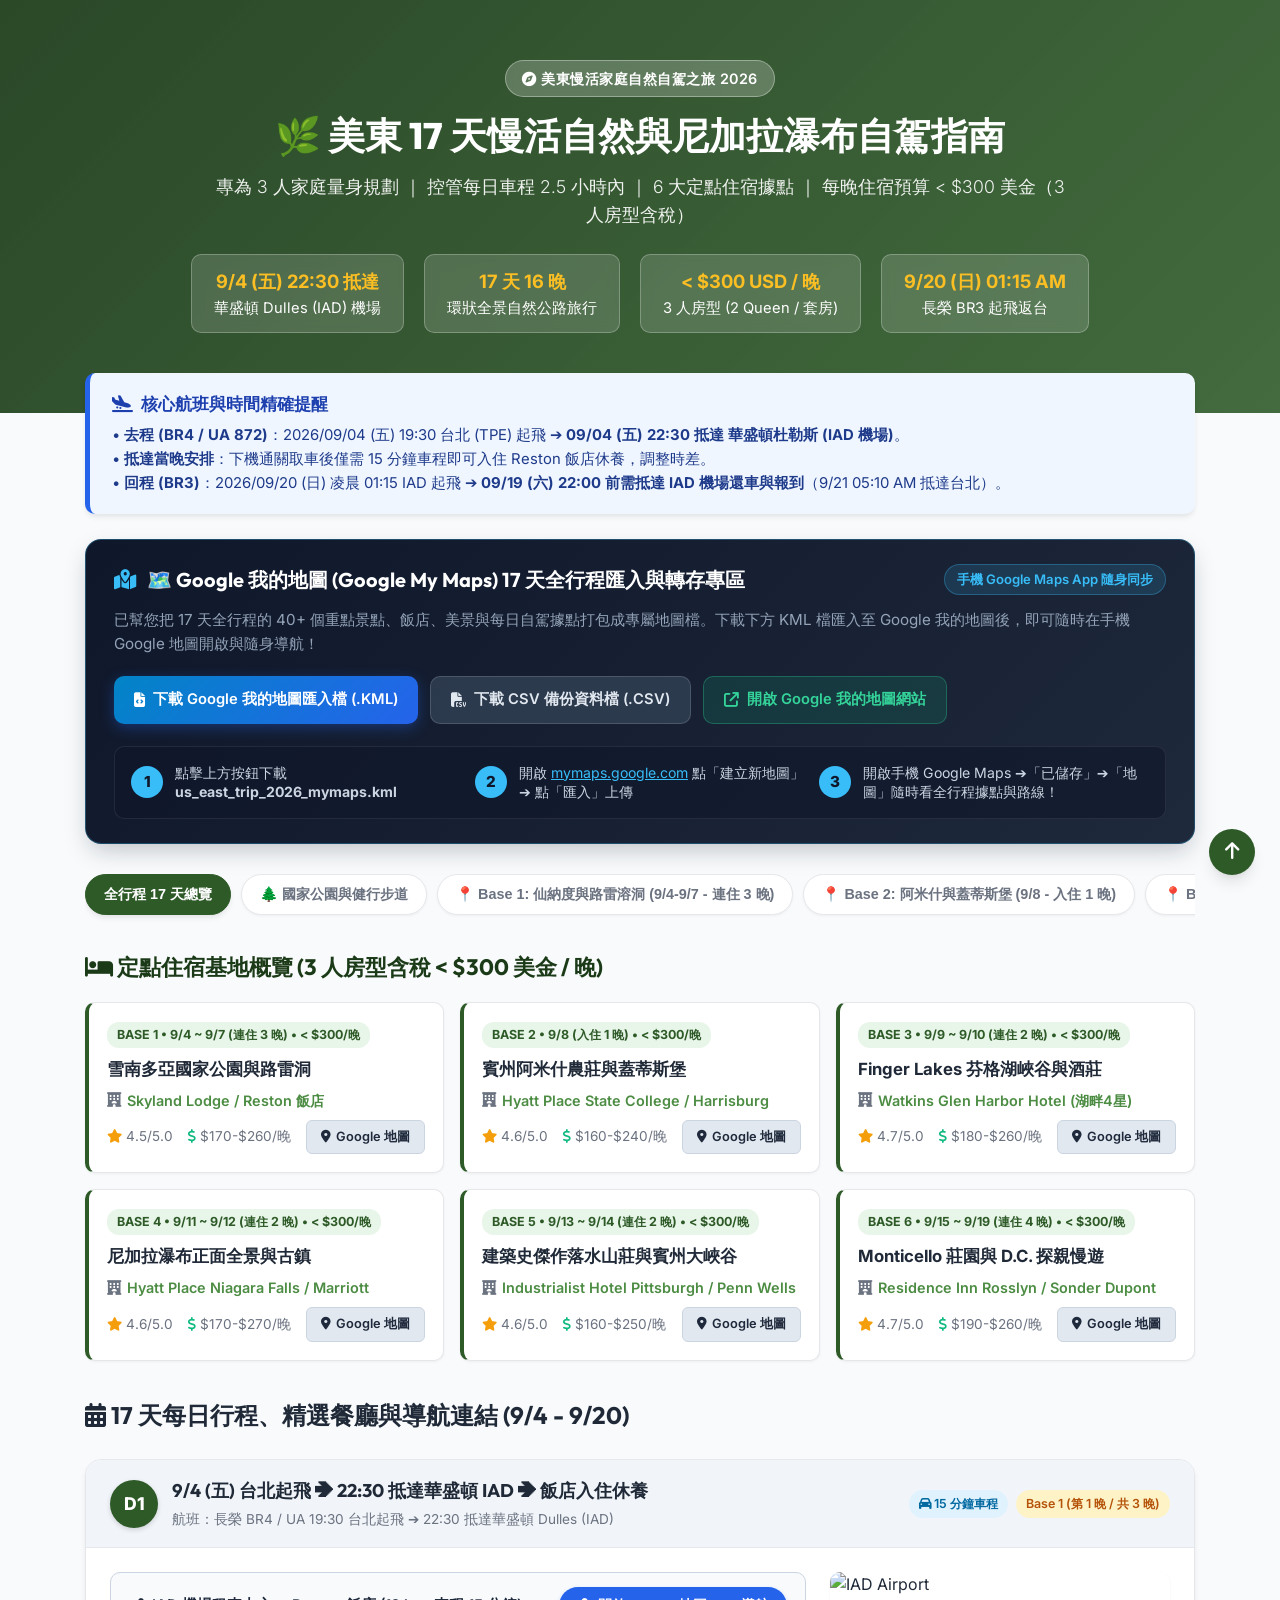
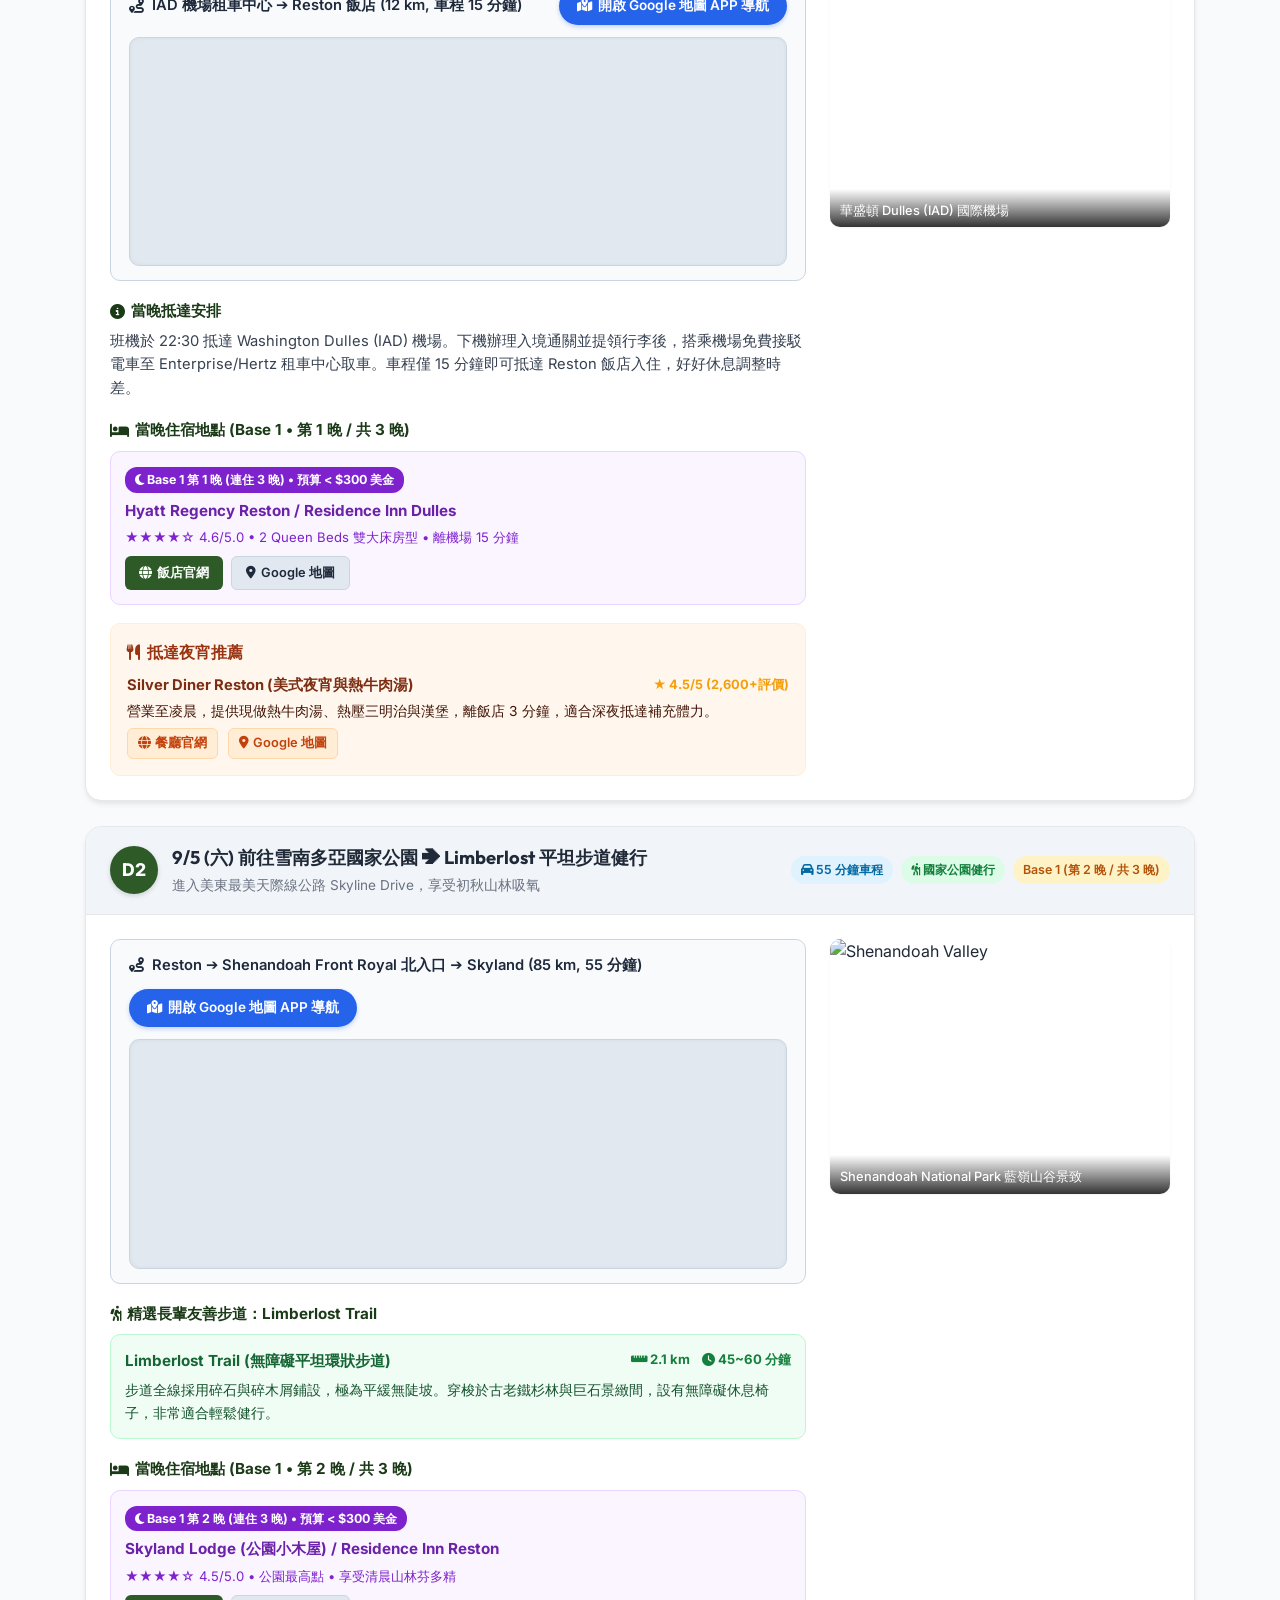
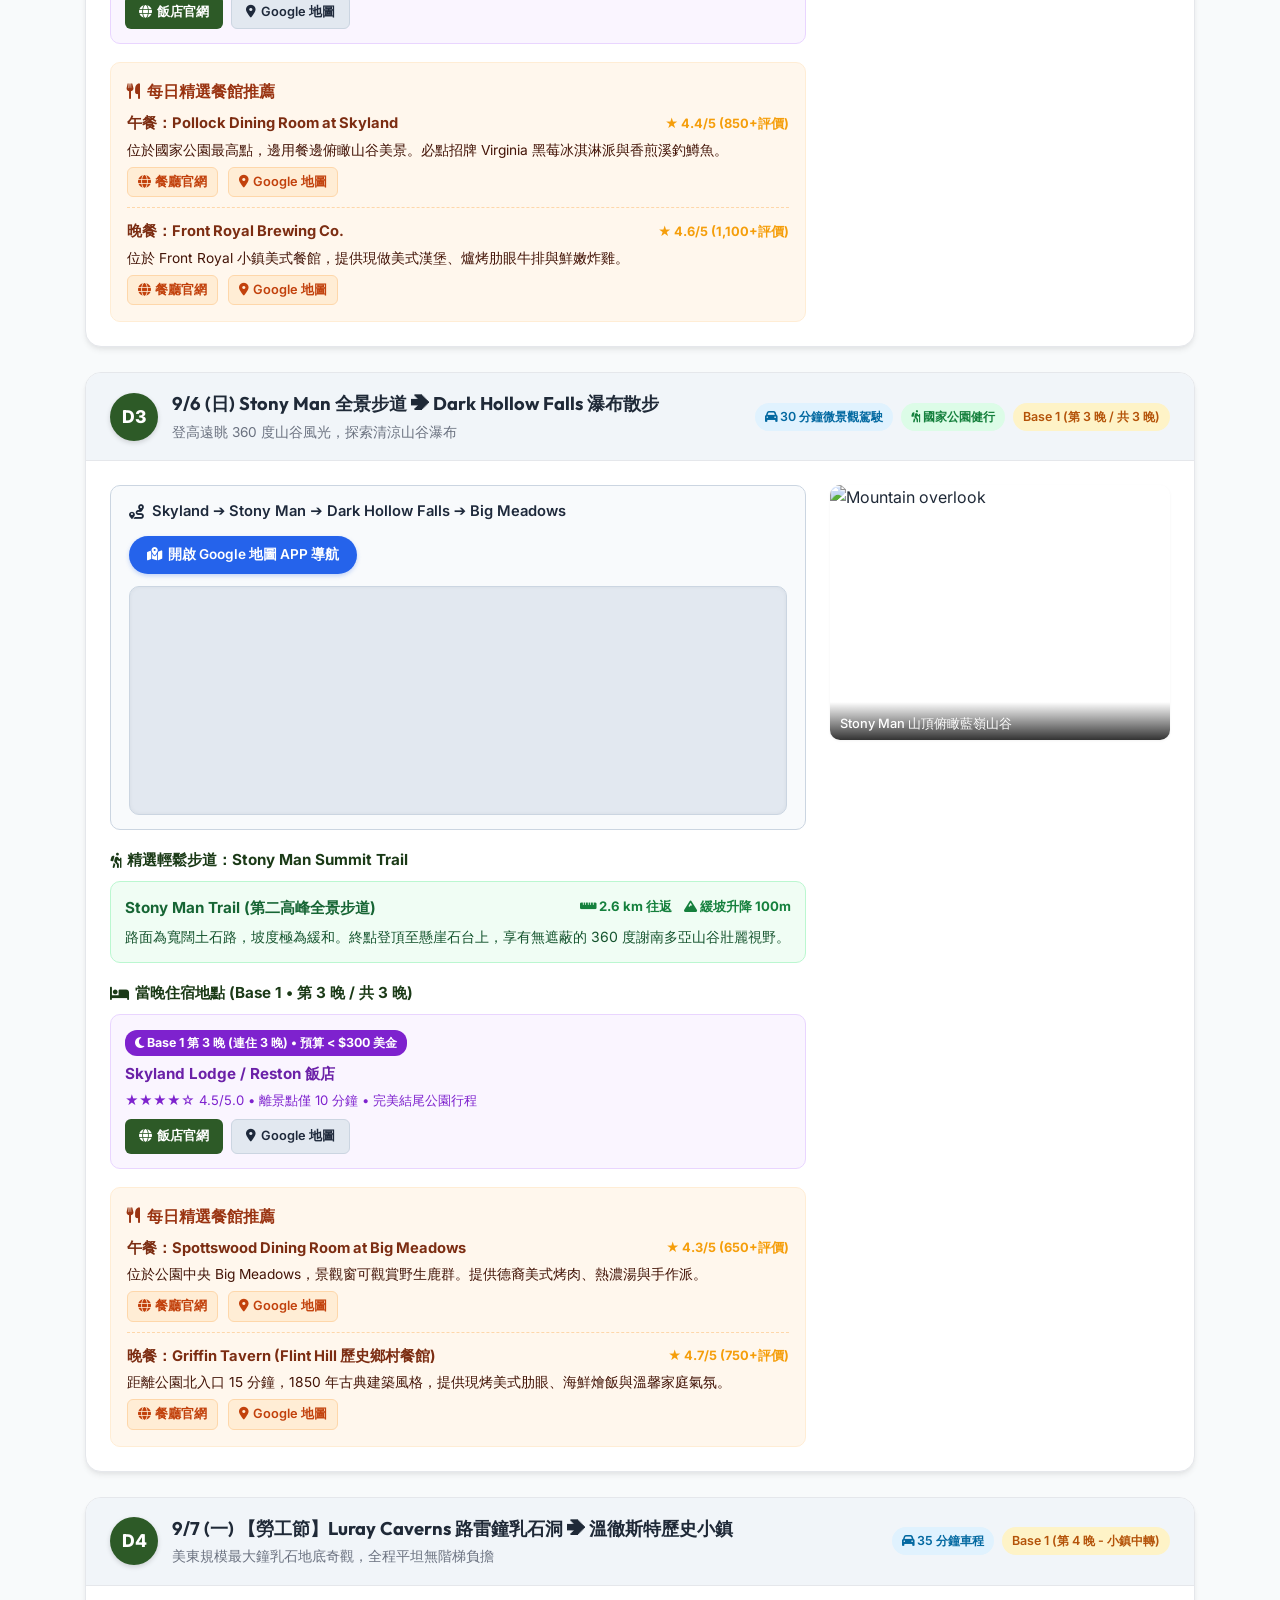
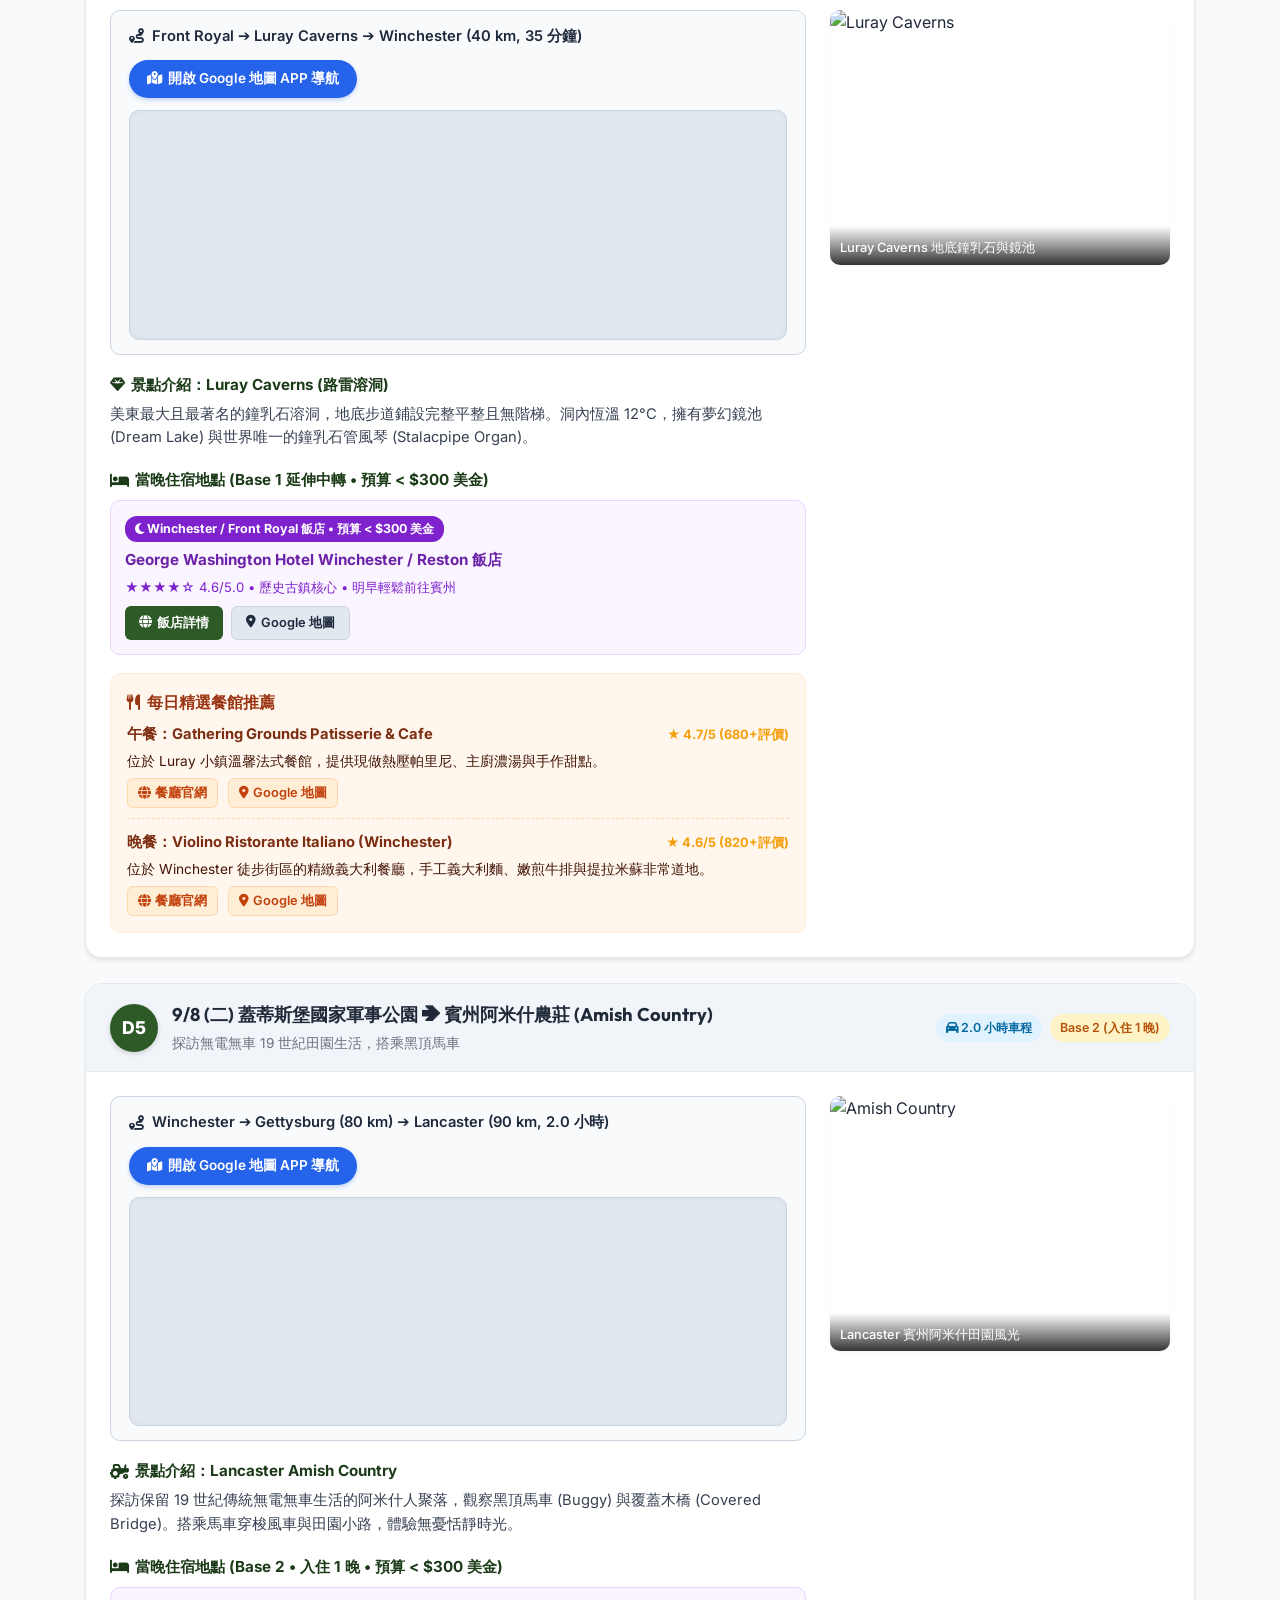
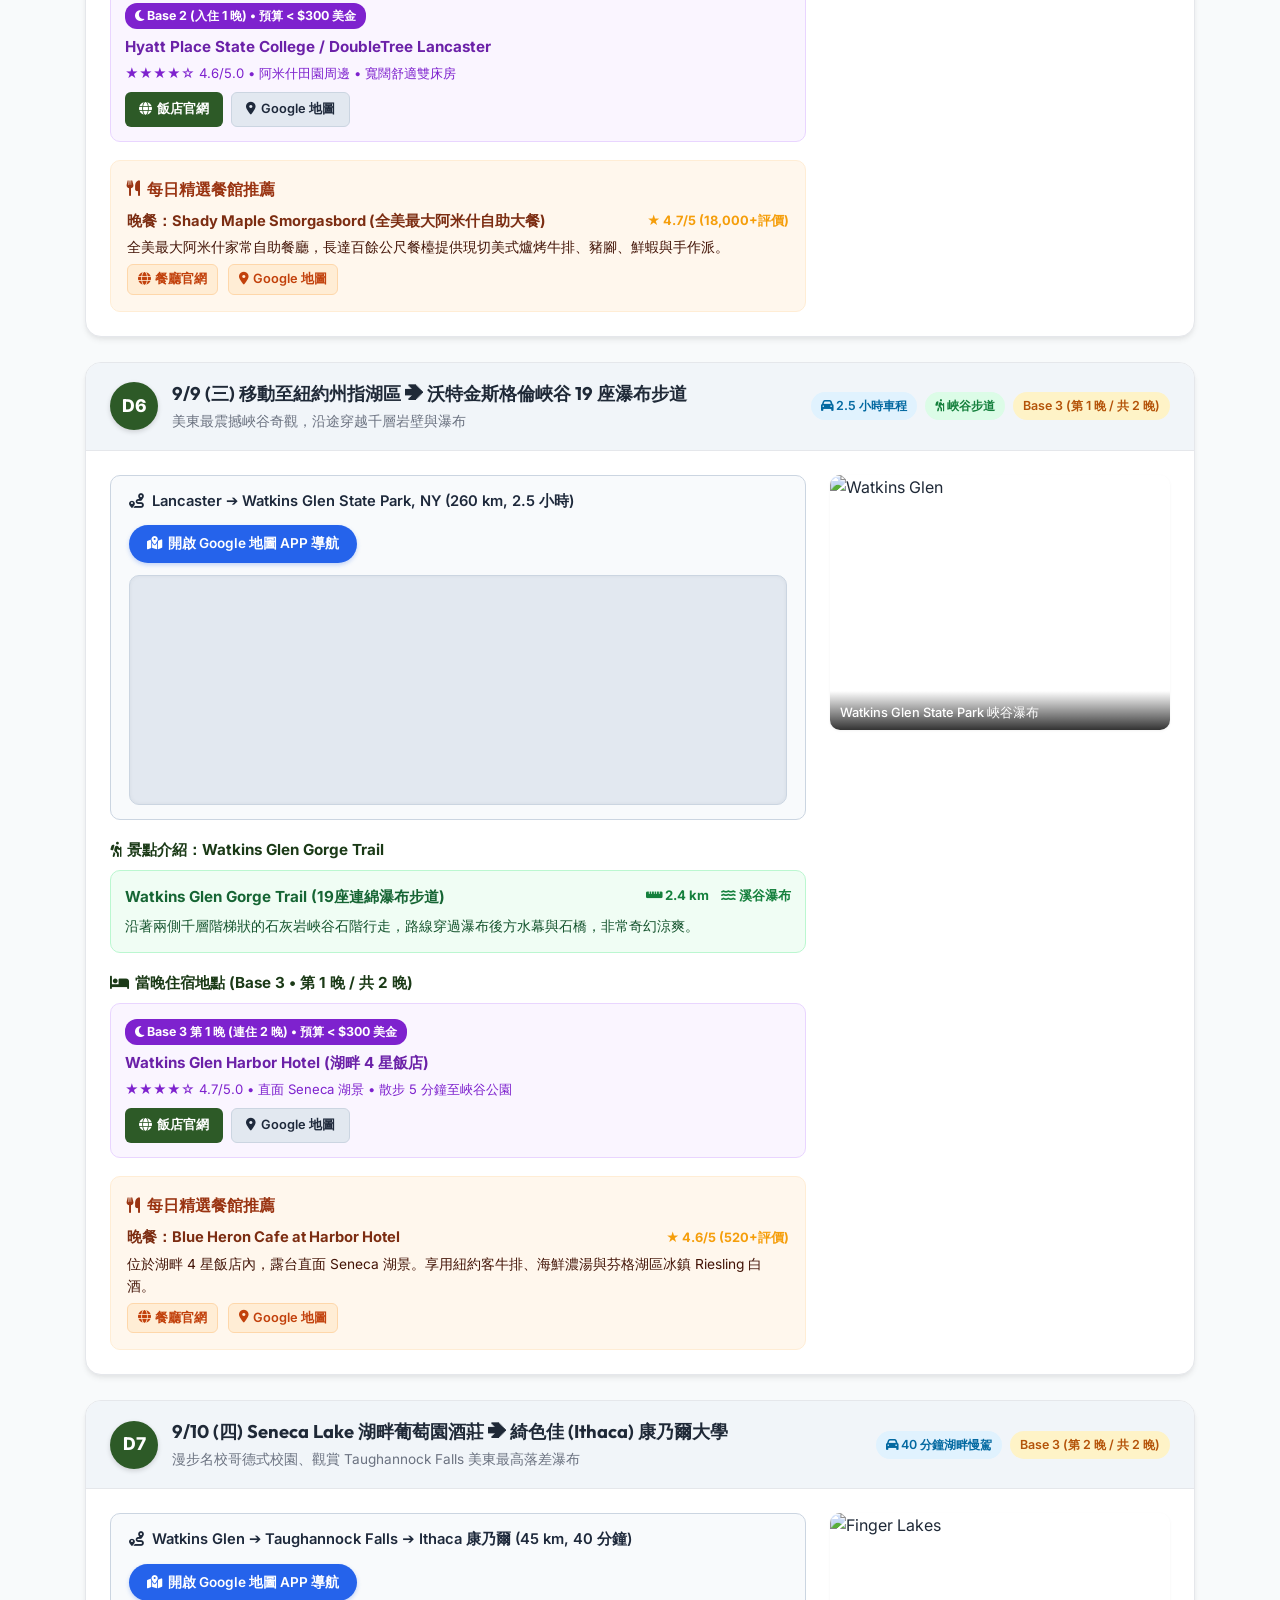
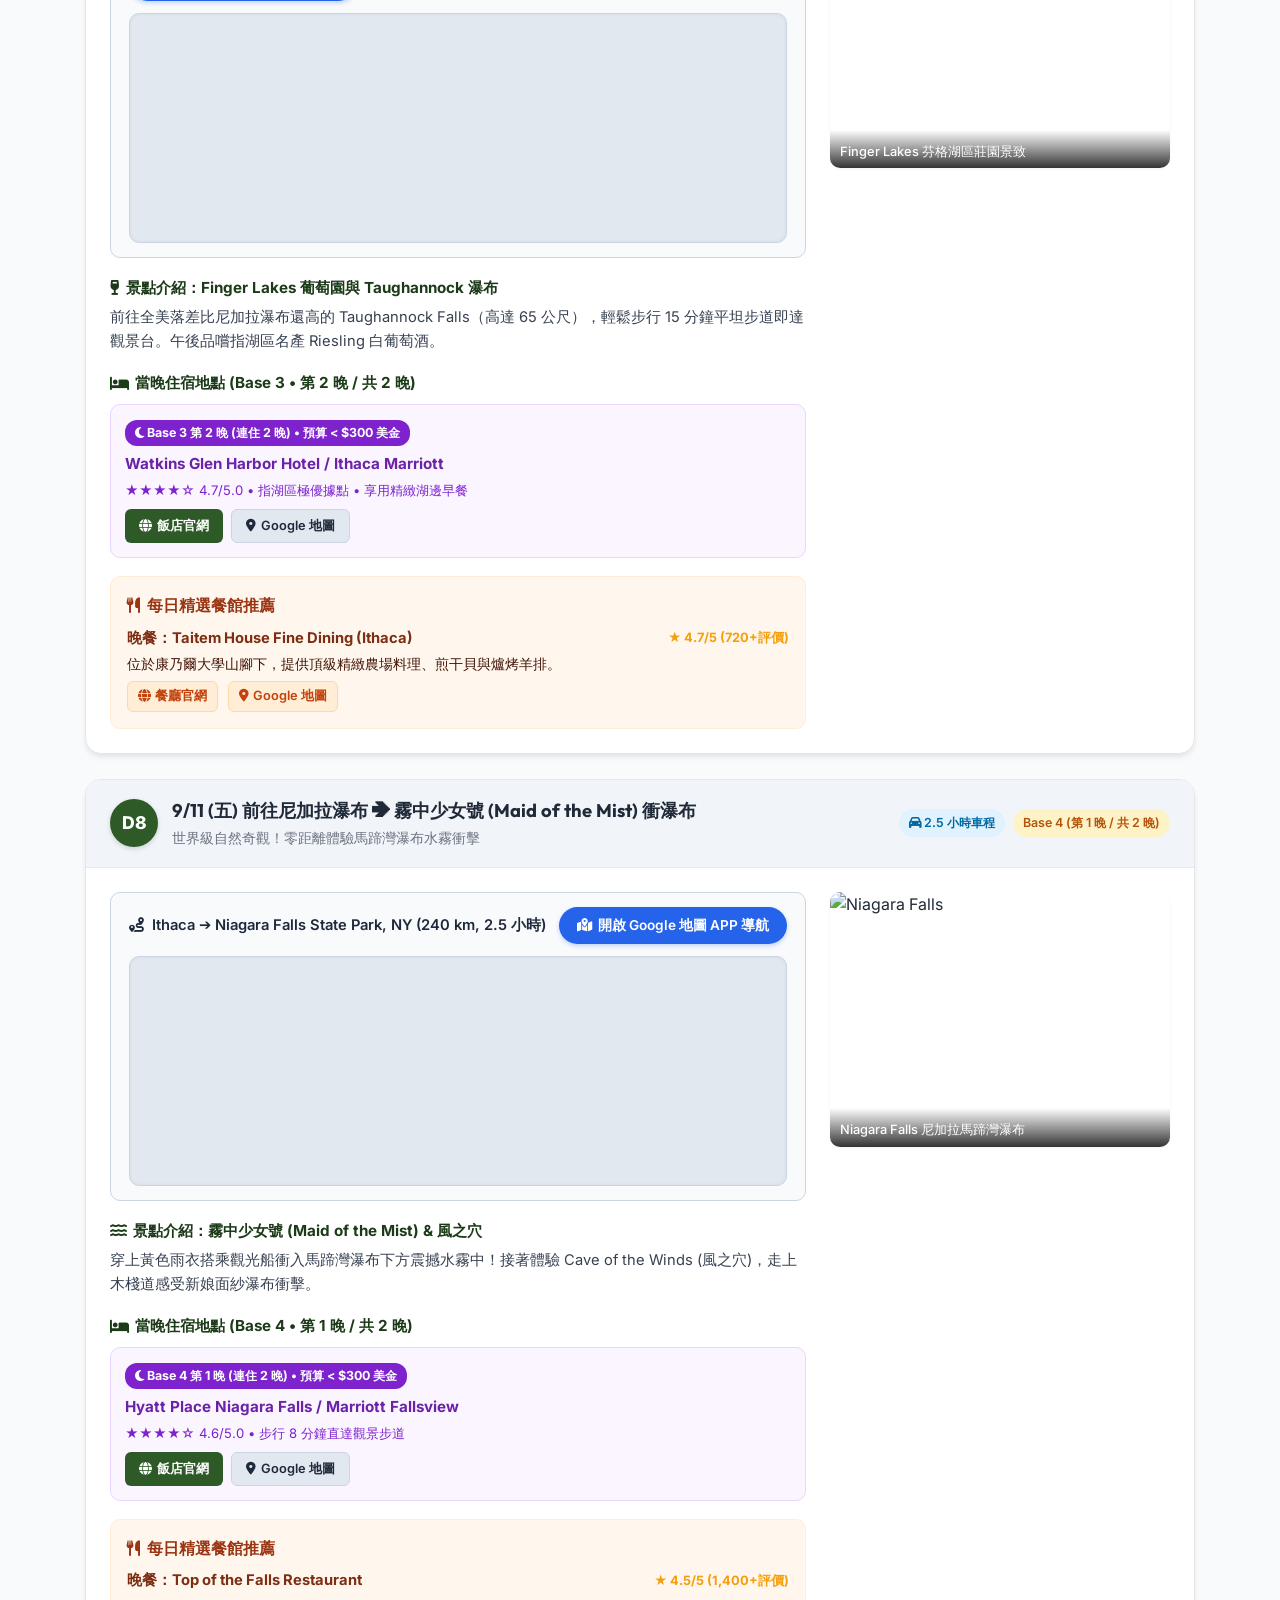
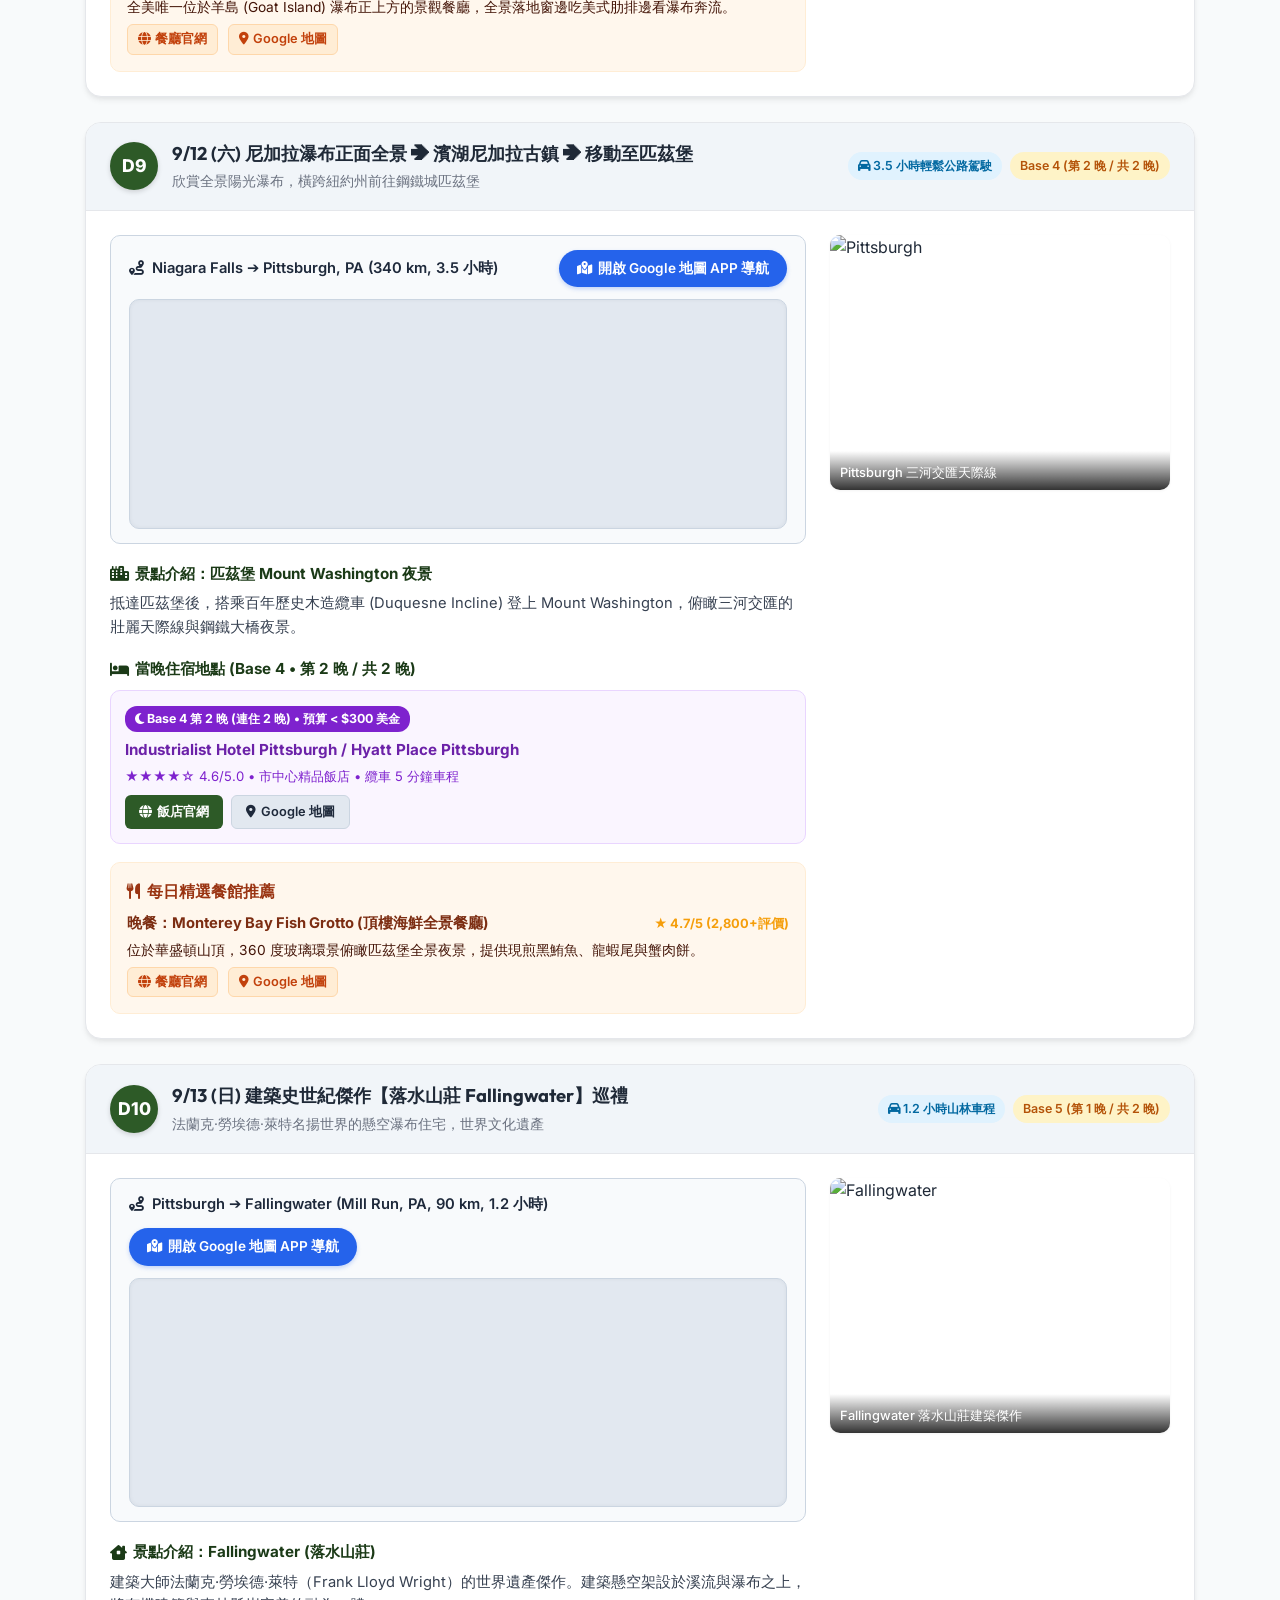
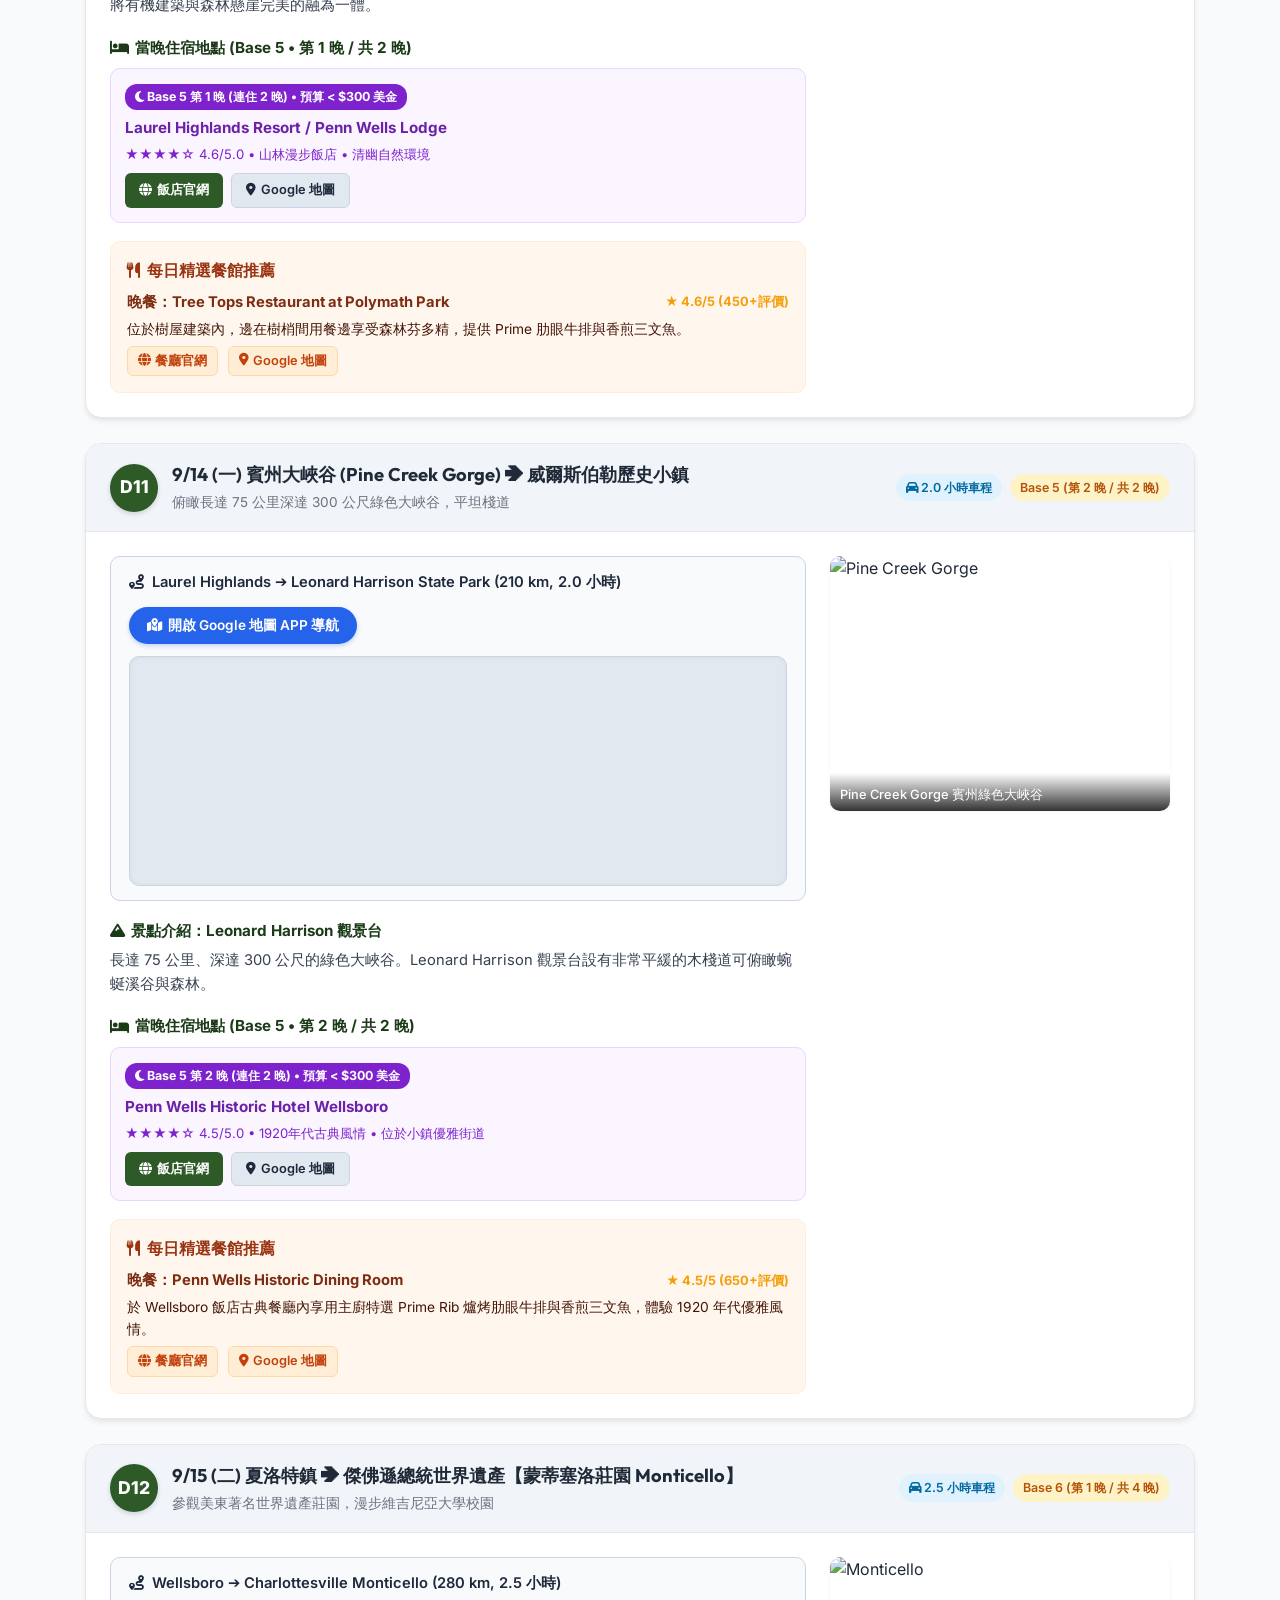
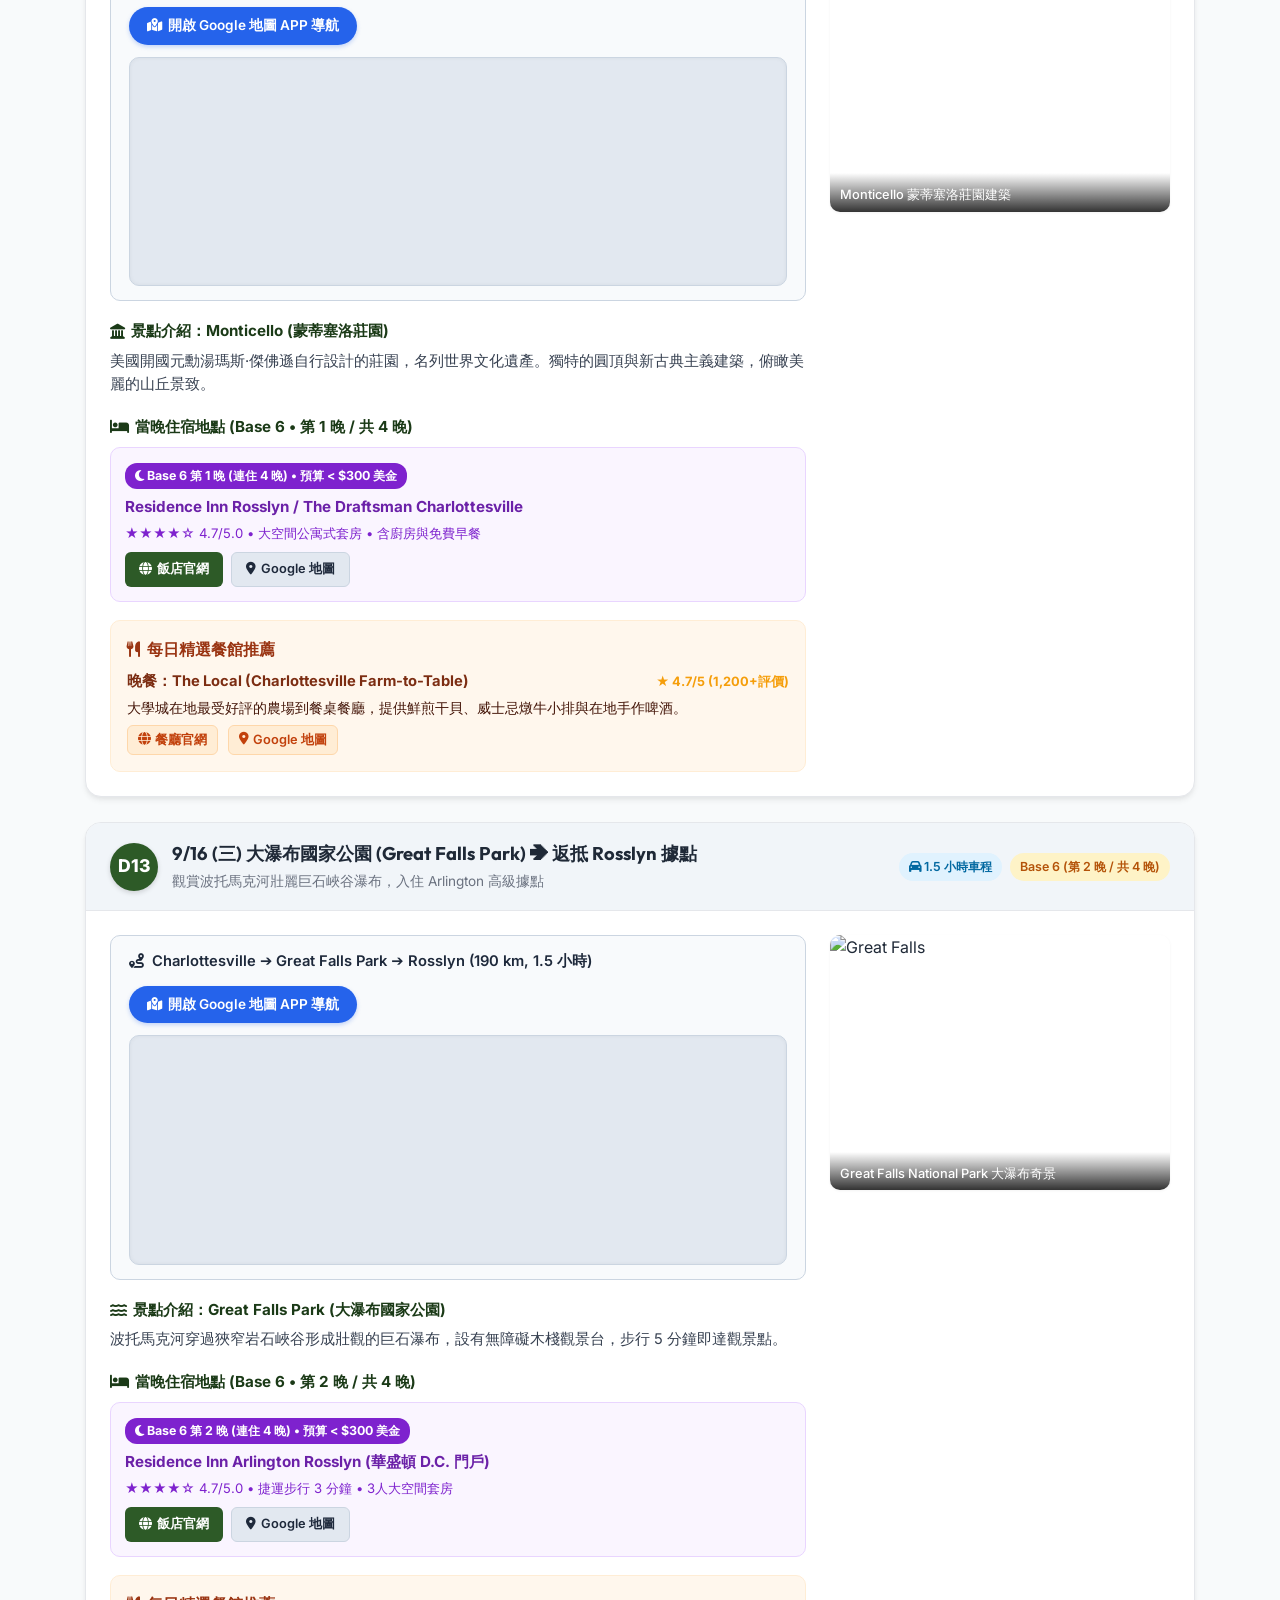
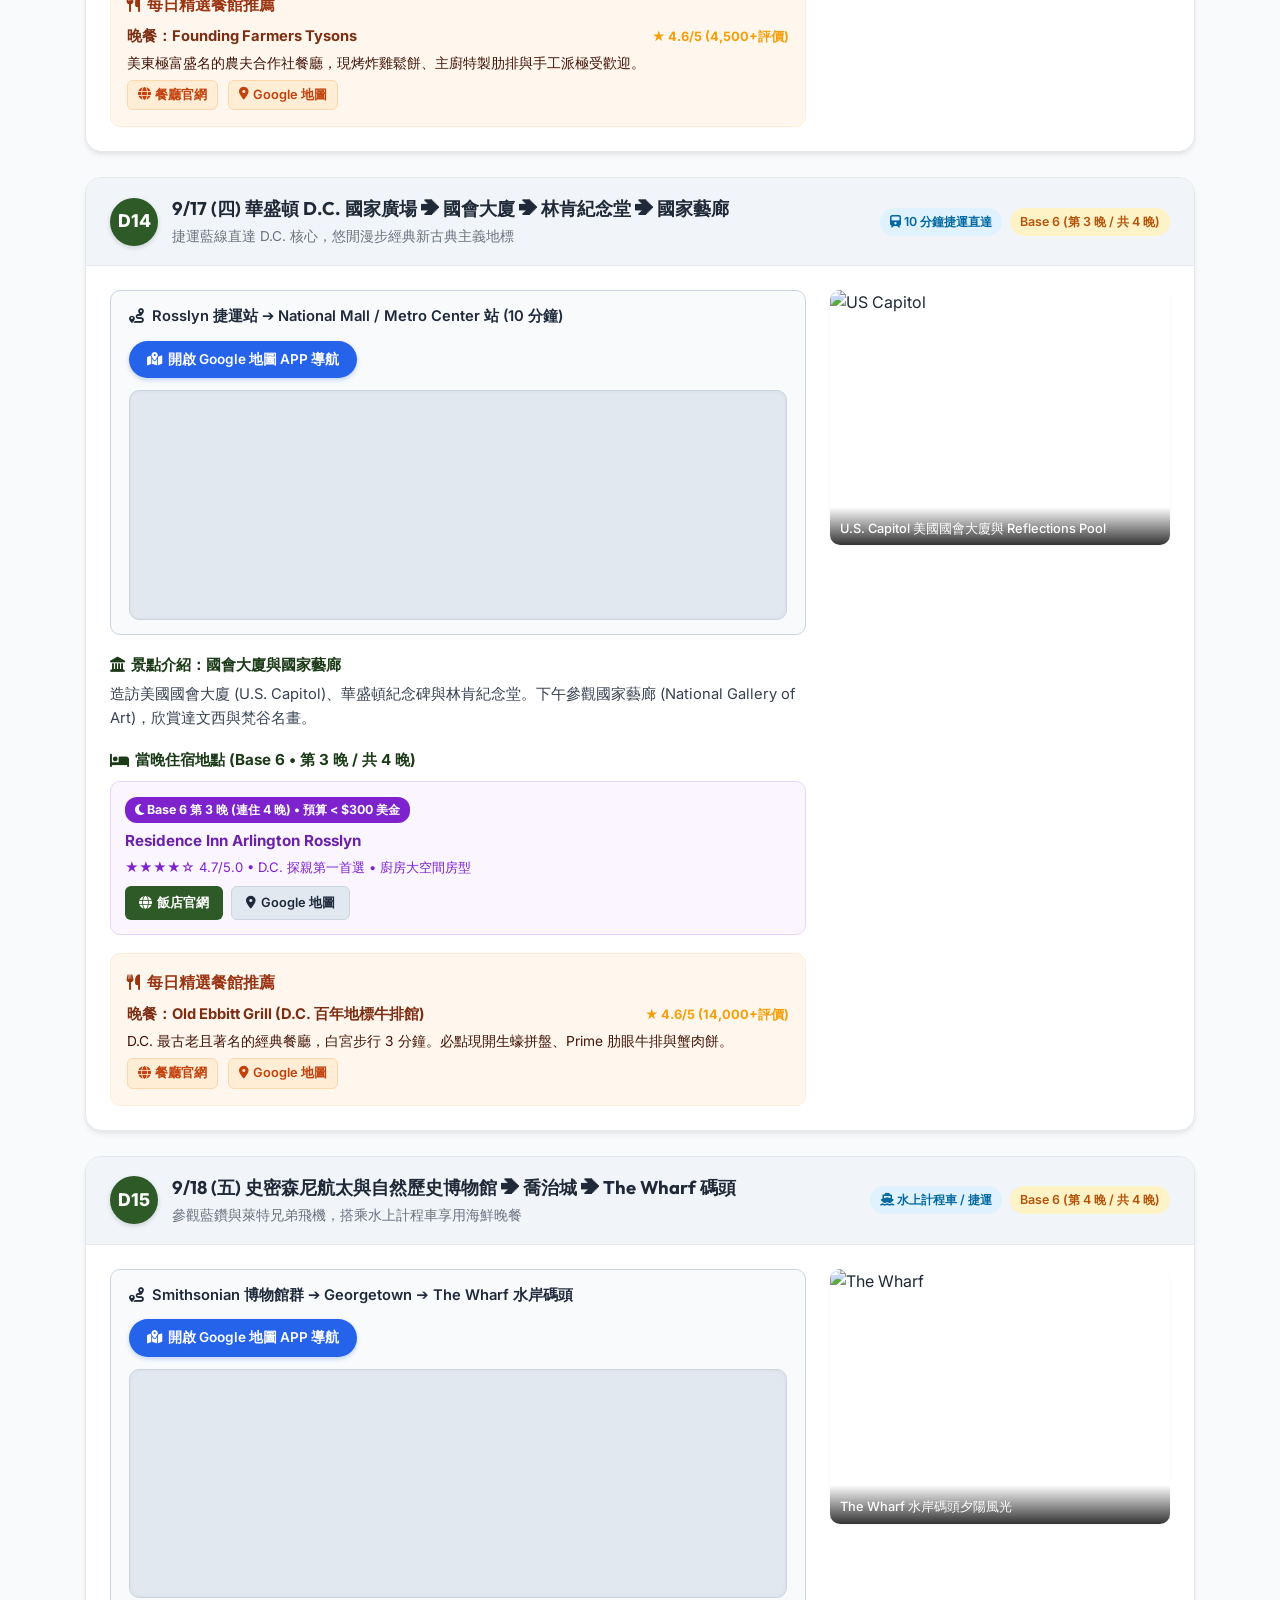
==== commit bccf51c5: "Add Google My Maps KML & CSV export features" ====
--- a/index.html
+++ b/index.html
@@ -633,6 +633,140 @@
             transition: background 0.2s;
         }
 
+        /* My Maps Custom Banner */
+        .mymaps-banner {
+            background: linear-gradient(135deg, #0f172a 0%, #1e293b 100%);
+            border: 1px solid rgba(56, 189, 248, 0.3);
+            border-radius: var(--radius-lg);
+            padding: 24px 28px;
+            margin-bottom: 30px;
+            color: #f8fafc;
+            box-shadow: 0 10px 25px -5px rgba(15, 23, 42, 0.25);
+        }
+
+        .mymaps-header {
+            display: flex;
+            justify-content: space-between;
+            align-items: center;
+            flex-wrap: wrap;
+            gap: 12px;
+            margin-bottom: 12px;
+        }
+
+        .mymaps-header h3 {
+            font-size: 1.25rem;
+            color: #ffffff;
+            display: flex;
+            align-items: center;
+            gap: 10px;
+        }
+
+        .mymaps-badge {
+            background: rgba(56, 189, 248, 0.15);
+            color: #38bdf8;
+            border: 1px solid rgba(56, 189, 248, 0.3);
+            padding: 4px 12px;
+            border-radius: 20px;
+            font-size: 0.82rem;
+            font-weight: 600;
+        }
+
+        .mymaps-desc {
+            color: #94a3b8;
+            font-size: 0.95rem;
+            line-height: 1.6;
+            margin-bottom: 20px;
+        }
+
+        .mymaps-actions {
+            display: flex;
+            flex-wrap: wrap;
+            gap: 12px;
+            margin-bottom: 22px;
+        }
+
+        .btn-mymaps {
+            display: inline-flex;
+            align-items: center;
+            gap: 8px;
+            padding: 11px 20px;
+            border-radius: 10px;
+            font-weight: 600;
+            font-size: 0.92rem;
+            text-decoration: none;
+            transition: all 0.2s ease;
+        }
+
+        .btn-kml {
+            background: linear-gradient(135deg, #0284c7 0%, #2563eb 100%);
+            color: white;
+            box-shadow: 0 4px 14px rgba(37, 99, 235, 0.35);
+        }
+
+        .btn-kml:hover {
+            transform: translateY(-2px);
+            box-shadow: 0 6px 20px rgba(37, 99, 235, 0.5);
+            color: white;
+        }
+
+        .btn-csv {
+            background: rgba(51, 65, 85, 0.8);
+            color: #e2e8f0;
+            border: 1px solid rgba(255, 255, 255, 0.15);
+        }
+
+        .btn-csv:hover {
+            background: rgba(71, 85, 105, 1);
+            color: white;
+        }
+
+        .btn-open {
+            background: rgba(16, 185, 129, 0.15);
+            color: #34d399;
+            border: 1px solid rgba(52, 211, 153, 0.3);
+        }
+
+        .btn-open:hover {
+            background: rgba(16, 185, 129, 0.3);
+            color: white;
+        }
+
+        .mymaps-steps {
+            display: grid;
+            grid-template-columns: repeat(auto-fit, minmax(240px, 1fr));
+            gap: 14px;
+            background: rgba(15, 23, 42, 0.6);
+            padding: 16px;
+            border-radius: var(--radius-md);
+            border: 1px solid rgba(255, 255, 255, 0.08);
+        }
+
+        .step-card {
+            display: flex;
+            align-items: center;
+            gap: 12px;
+        }
+
+        .step-num {
+            width: 32px;
+            height: 32px;
+            border-radius: 50%;
+            background: #38bdf8;
+            color: #0f172a;
+            font-weight: 800;
+            display: flex;
+            align-items: center;
+            justify-content: center;
+            font-size: 0.95rem;
+            flex-shrink: 0;
+        }
+
+        .step-text {
+            color: #cbd5e1;
+            font-size: 0.88rem;
+            line-height: 1.4;
+        }
+
         .floating-top:hover {
             background: var(--primary-dark);
         }
@@ -688,6 +822,44 @@
             </p>
         </div>
 
+        <!-- Google My Maps Import Banner -->
+        <div class="mymaps-banner">
+            <div class="mymaps-content">
+                <div class="mymaps-header">
+                    <h3><i class="fa-solid fa-map-location-dot" style="color: #38bdf8;"></i> 🗺️ Google 我的地圖 (Google My Maps) 17 天全行程匯入與轉存專區</h3>
+                    <span class="mymaps-badge">手機 Google Maps App 隨身同步</span>
+                </div>
+                <p class="mymaps-desc">
+                    已幫您把 17 天全行程的 40+ 個重點景點、飯店、美景與每日自駕據點打包成專屬地圖檔。下載下方 KML 檔匯入至 Google 我的地圖後，即可隨時在手機 Google 地圖開啟與隨身導航！
+                </p>
+                <div class="mymaps-actions">
+                    <a href="us_east_trip_2026_mymaps.kml" download="us_east_trip_2026_mymaps.kml" class="btn-mymaps btn-kml">
+                        <i class="fa-solid fa-file-code"></i> 下載 Google 我的地圖匯入檔 (.KML)
+                    </a>
+                    <a href="us_east_trip_2026_mymaps.csv" download="us_east_trip_2026_mymaps.csv" class="btn-mymaps btn-csv">
+                        <i class="fa-solid fa-file-csv"></i> 下載 CSV 備份資料檔 (.CSV)
+                    </a>
+                    <a href="https://mymaps.google.com/" target="_blank" rel="noopener" class="btn-mymaps btn-open">
+                        <i class="fa-solid fa-arrow-up-right-from-square"></i> 開啟 Google 我的地圖網站
+                    </a>
+                </div>
+                <div class="mymaps-steps">
+                    <div class="step-card">
+                        <div class="step-num">1</div>
+                        <div class="step-text">點擊上方按鈕下載 <strong>us_east_trip_2026_mymaps.kml</strong></div>
+                    </div>
+                    <div class="step-card">
+                        <div class="step-num">2</div>
+                        <div class="step-text">開啟 <a href="https://mymaps.google.com/" target="_blank" style="color:#38bdf8;text-decoration:underline;">mymaps.google.com</a> 點「建立新地圖」➔ 點「匯入」上傳</div>
+                    </div>
+                    <div class="step-card">
+                        <div class="step-num">3</div>
+                        <div class="step-text">開啟手機 Google Maps ➔「已儲存」➔「地圖」隨時看全行程據點與路線！</div>
+                    </div>
+                </div>
+            </div>
+        </div>
+
         <!-- Filter Navigation -->
         <div class="filter-nav">
             <button class="filter-btn active" onclick="filterItinerary('all')">全行程 17 天總覽</button>
